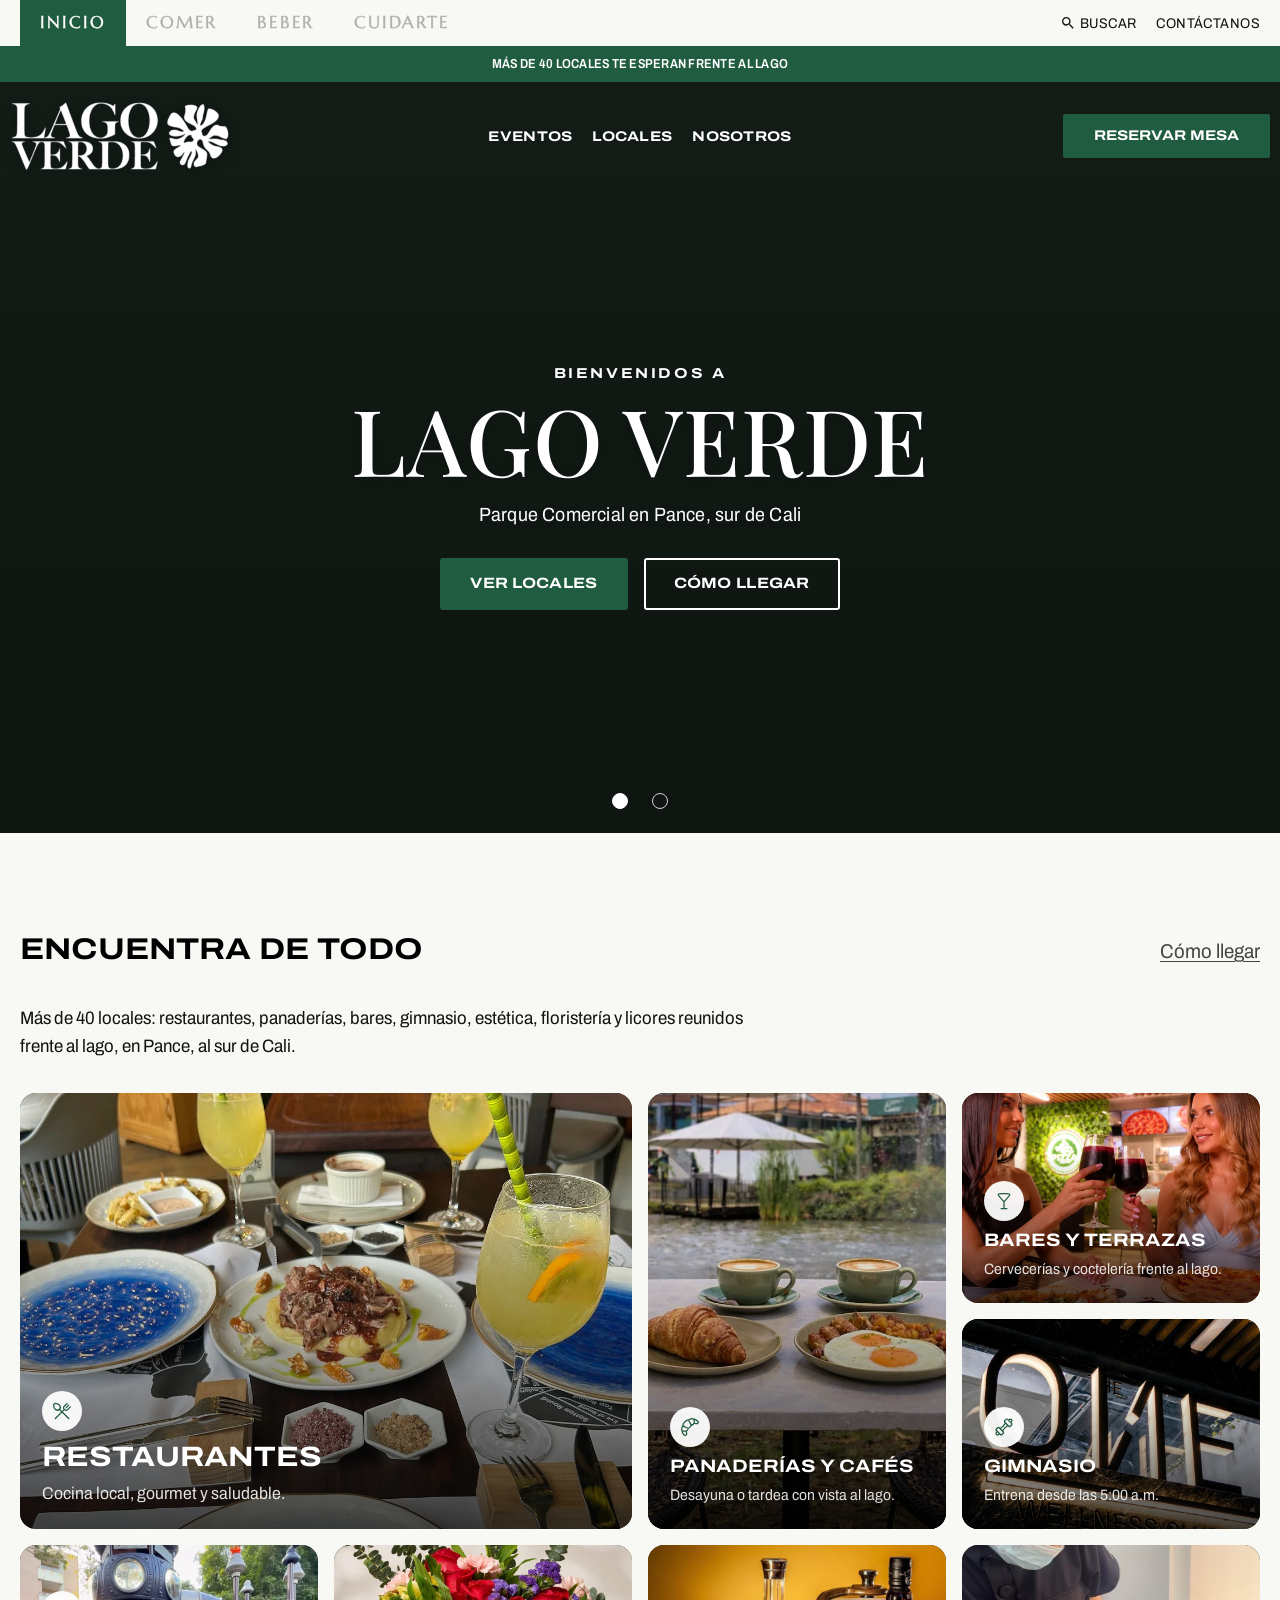
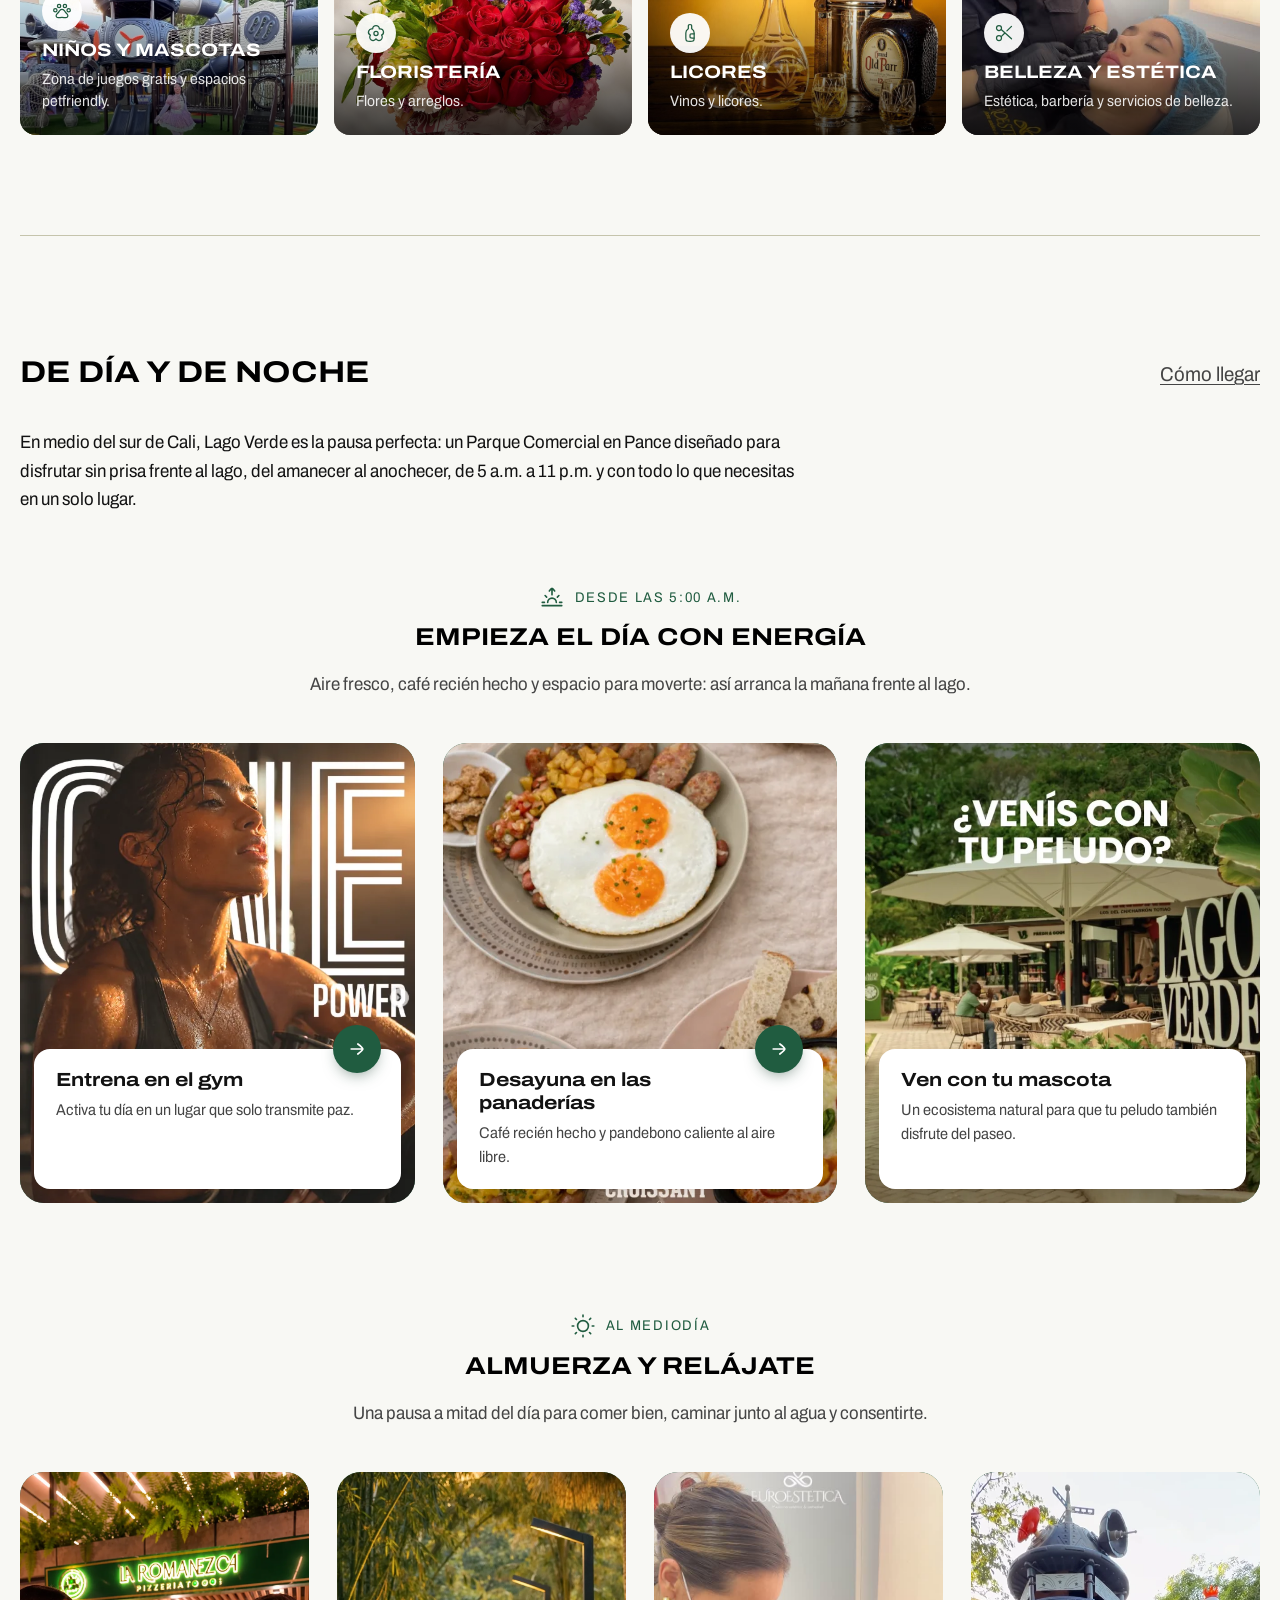
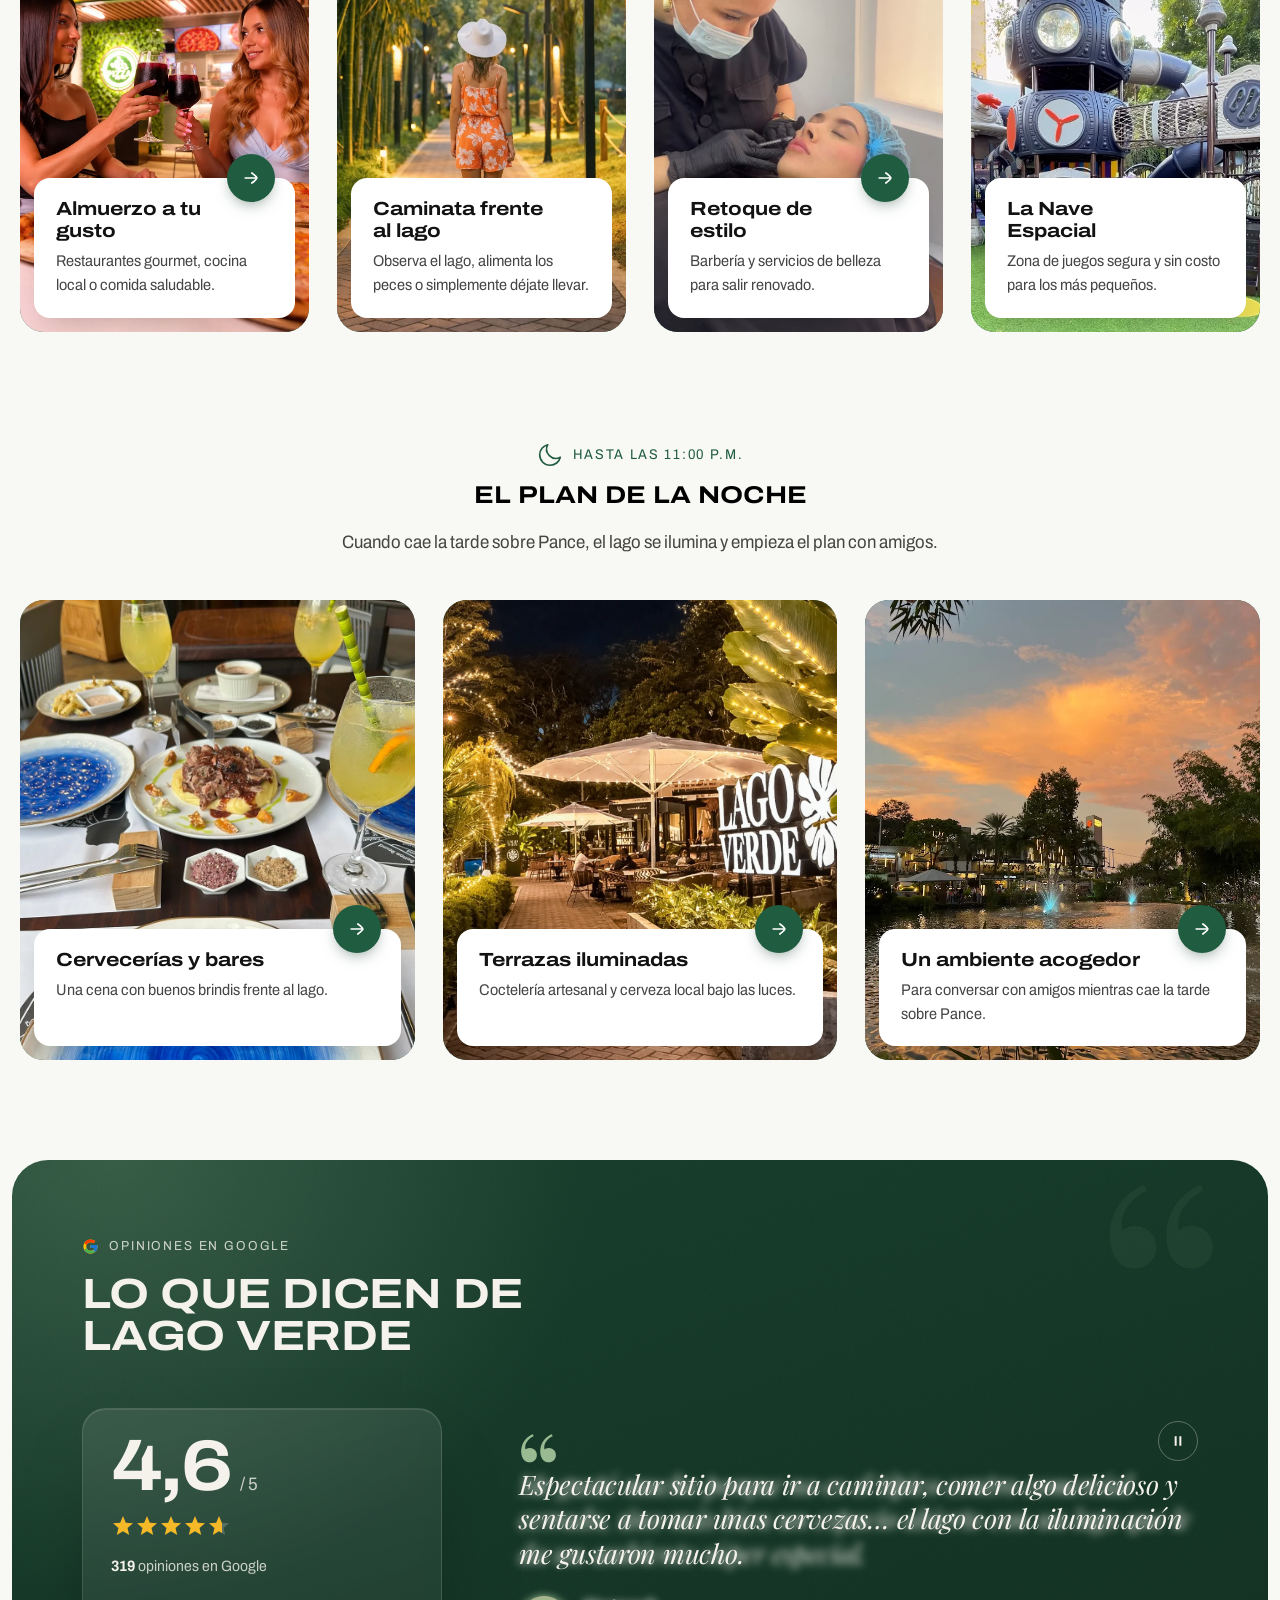
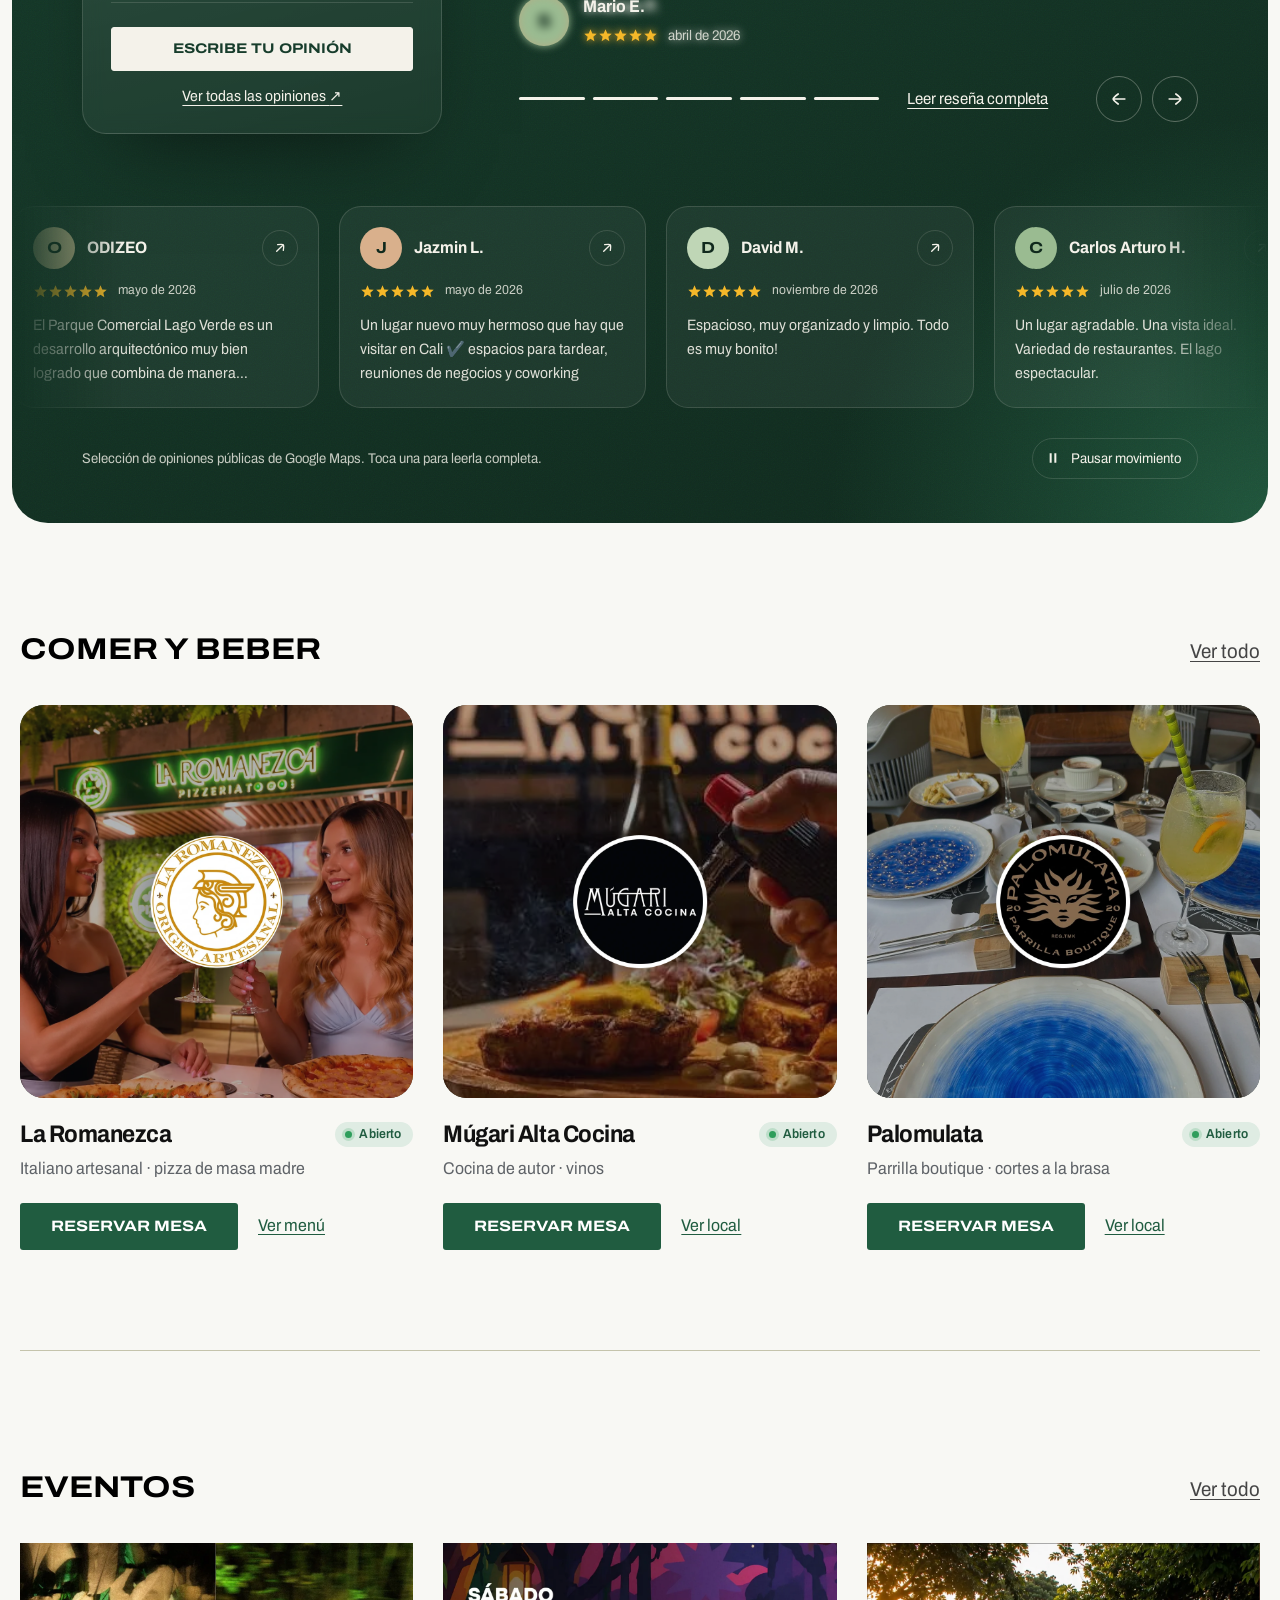
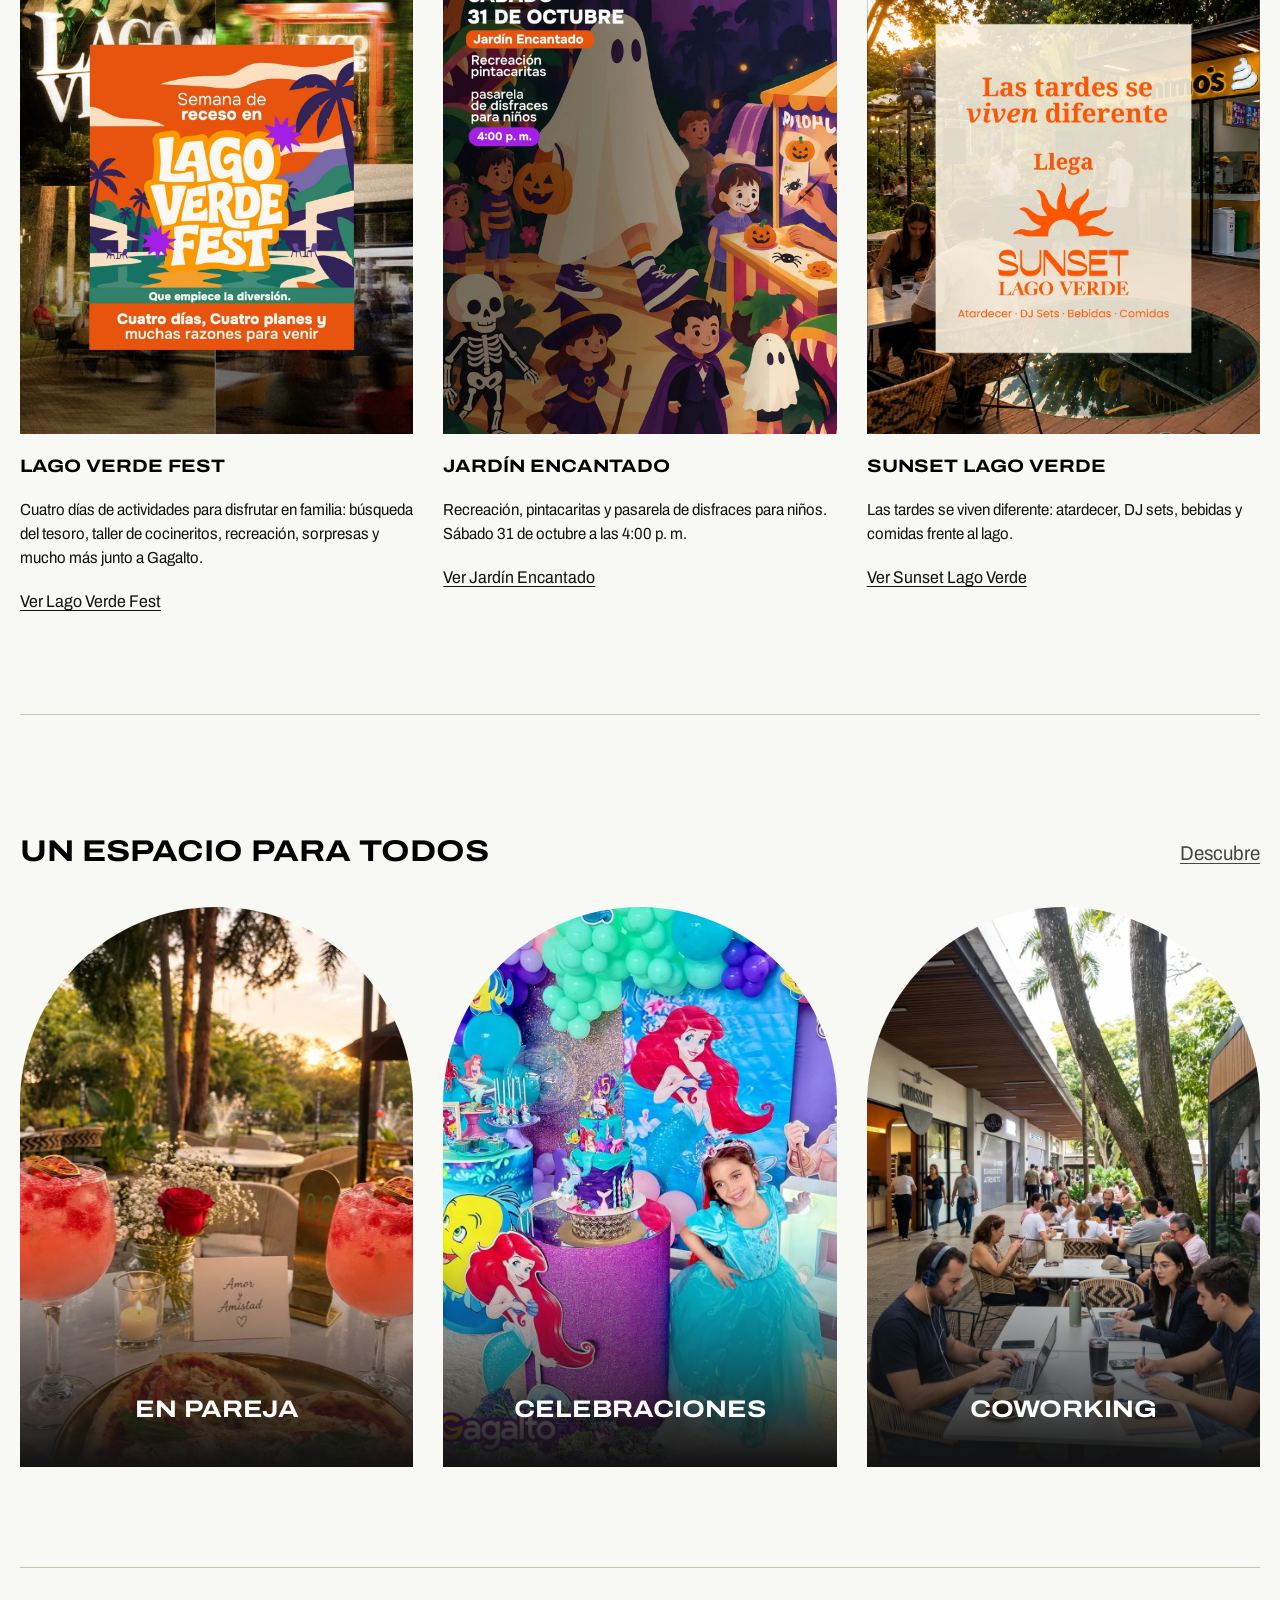
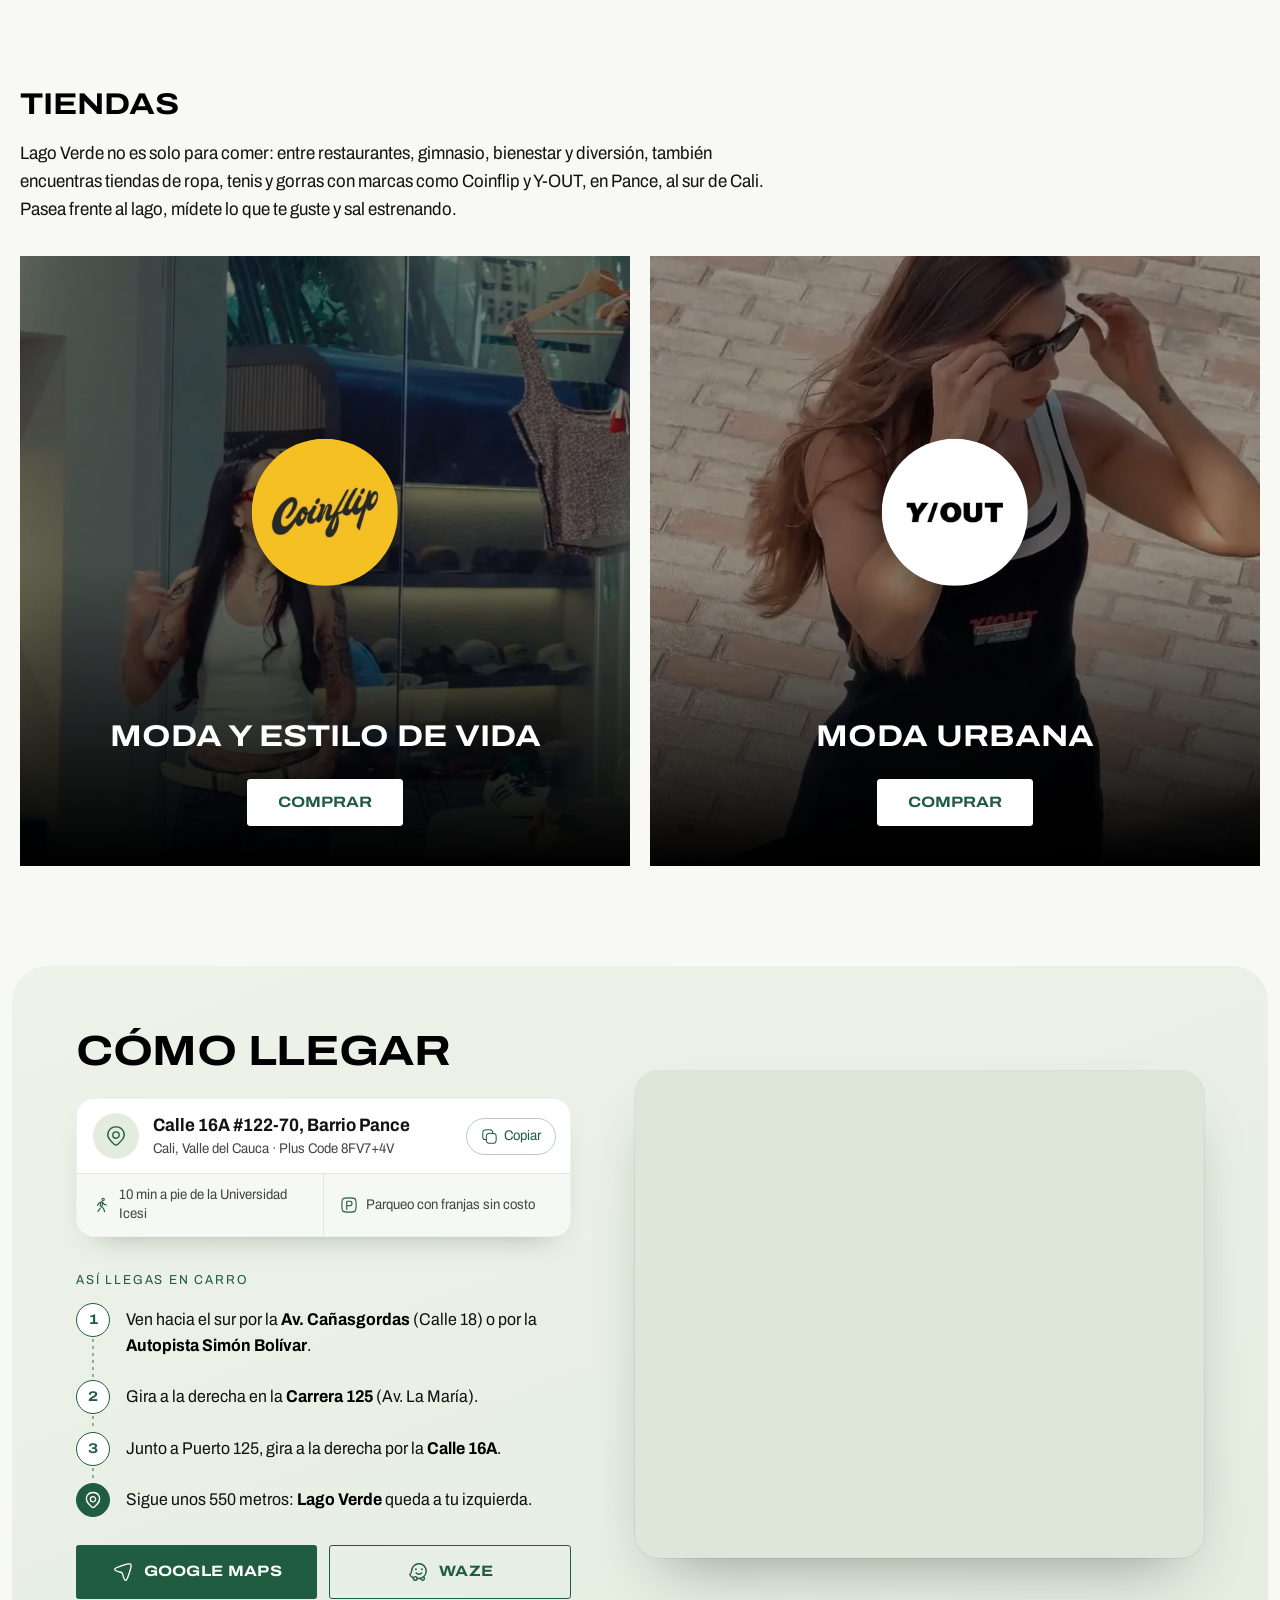
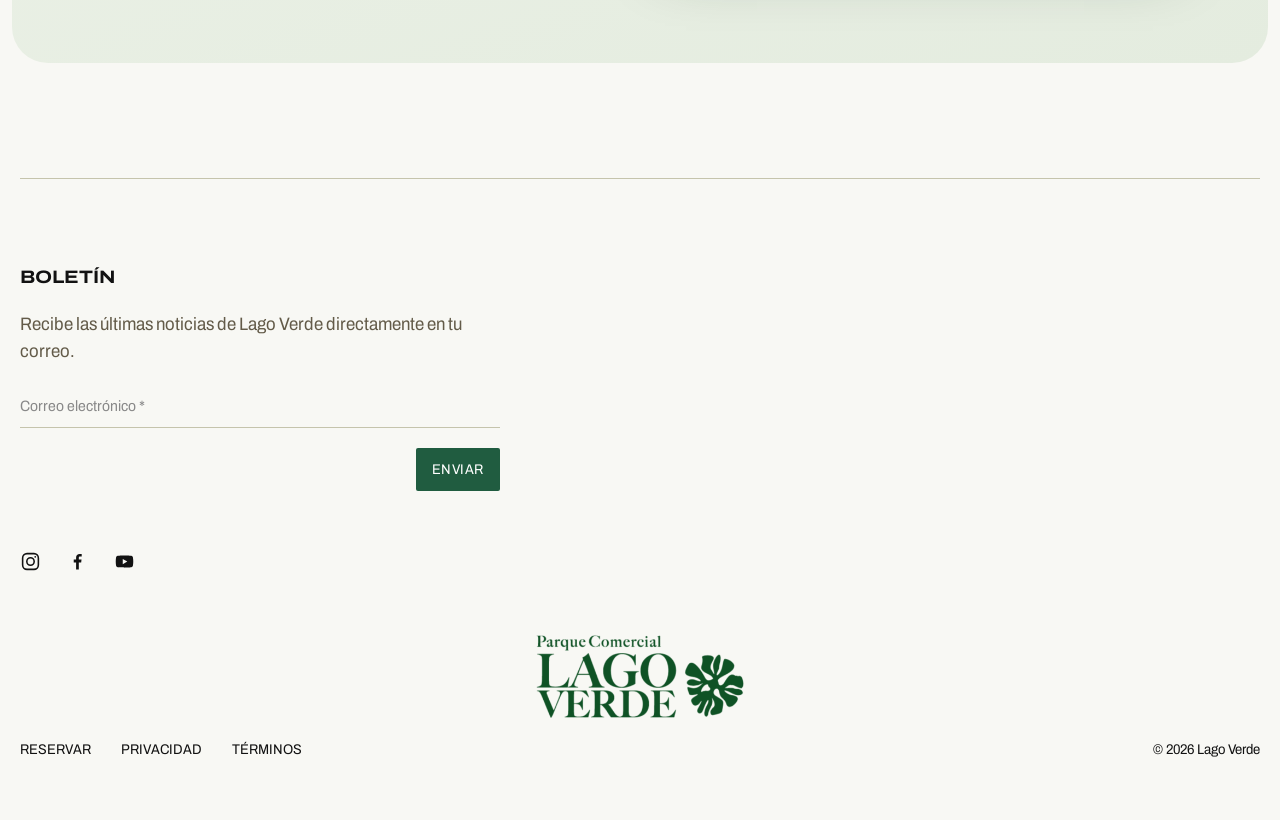
==== index.html @ 9df1d63d "Add real photos to three activity cards "Un ambiente acogedor" gets the lake sunset photo in place o" ====
<!DOCTYPE html>
<html lang="es">
<head>
<meta charset="utf-8">
<meta name="viewport" content="width=device-width, initial-scale=1">
<meta name="description" content="Parque Comercial Lago Verde en Pance, sur de Cali: más de 40 locales de gastronomía, bienestar, belleza y compras frente al lago. Abierto de 5 a.m. a 11 p.m.">
<title>Lago Verde — Parque Comercial en Pance, Cali</title>
<!--
  Lago Verde landing page. Layout and visual design are based on the "DINE" tab of thegrounds.com.au,
  reverse-engineered with REA (DOM, screenshots and the site's own Elementor/theme CSS).

  Fonts: the original uses commercial fonts (Germaine, Trade Gothic LT Std Bold Extended,
  TradeGothic LT Regular). They are requested via local() first; if they are not installed,
  free look-alikes from Google Fonts are used (Archivo with its width axis, and Marcellus).
  If you hold a license, add url("fonts/<file>") to the @font-face rules below.

  Photos and videos are still hotlinked from thegrounds.com.au as placeholders; they belong to
  The Grounds and must be replaced with Lago Verde's own images before any real use.
-->
<link rel="preconnect" href="https://fonts.googleapis.com">
<link rel="preconnect" href="https://fonts.gstatic.com" crossorigin>
<link href="https://fonts.googleapis.com/css2?family=Archivo:wdth,wght@62..125,100..900&family=Marcellus&family=Playfair+Display:ital,wght@0,500;1,400&display=swap" rel="stylesheet">
<script>document.documentElement.classList.add("js");</script>
<link rel="stylesheet" href="assets/css/styles.css">
</head>
<body>

<!-- ======================= HEADER ======================= -->
<header>
  <!-- The slot keeps the tab bar's height in the layout when the bar floats (fixed) on scroll -->
  <div class="topbar-slot">
  <div class="topbar wrap">
    <div class="container">
      <a class="topbar__brand" href="index.html" aria-label="Lago Verde, inicio"><img src="assets/logo-lago-verde.png" alt="" width="768" height="308"></a>
      <ul class="tabs" aria-label="Secciones">
        <li><a href="index.html" class="is-active" aria-current="page">Inicio</a></li>
        <li><a href="comer.html">Comer</a></li>
        <li><a href="beber.html">Beber</a></li>
        <li><a href="cuidarte.html">Cuidarte</a></li>
      </ul>
      <div class="utility">
        <a href="#"><svg viewBox="0 0 24 24" fill="currentColor" aria-hidden="true"><path d="M15.5 14h-.79l-.28-.27A6.47 6.47 0 0 0 16 9.5 6.5 6.5 0 1 0 9.5 16a6.47 6.47 0 0 0 4.23-1.57l.27.28v.79l5 4.99L20.49 19l-4.99-5Zm-6 0C7.01 14 5 11.99 5 9.5S7.01 5 9.5 5 14 7.01 14 9.5 11.99 14 9.5 14Z"/></svg>Buscar</a>
        <a href="#">Contáctanos</a>
      </div>
    </div>
  </div>
  </div>
  <div class="announcement">
    <a href="#categorias">Más de 40 locales te esperan frente al lago</a>
  </div>
</header>

<div class="hero-wrap">
  <!-- Main menu overlays the hero (the original header uses margin-bottom:-70px) -->
  <div class="mainmenu" id="mainmenu">
    <div class="container">
      <div class="mainmenu__logo">
        <a class="brand" href="#"><img src="assets/logo-lago-verde-compact-white.png" alt="Parque Comercial Lago Verde" width="767" height="244"></a>
      </div>
      <nav class="mainmenu__nav" aria-label="Principal">
        <ul>
          <li><a href="#whats-on">Eventos</a></li>
          <li><a href="#categorias">Locales</a></li>
          <li><a href="#dia-y-noche">Nosotros</a></li>
        </ul>
      </nav>
      <div class="mainmenu__cta"><a href="#" class="btn btn--green">Reservar mesa</a></div>
      <button class="menu-toggle" aria-label="Abrir menú" aria-expanded="false" aria-controls="mainmenu">
        <svg viewBox="0 0 24 24" fill="none" stroke="currentColor" stroke-width="1.6"><path d="M3 6h18M3 12h18M3 18h18"/></svg>
      </button>
    </div>
  </div>

  <!-- ======================= HERO ======================= -->
  <section class="hero" aria-roledescription="carrusel" aria-label="Destacados">
    <article class="hero__slide is-active" data-duration="6000" style="background-image:url(https://thegrounds.com.au/wp-content/uploads/2024/05/DSC00486-1-scaled.avif)">
      <!-- Background video: the slide's photo shows while it loads. Plays (muted) only while this slide is active. -->
      <div class="hero__media" aria-hidden="true">
        <video src="assets/hero-lago-verde.mp4" poster="https://thegrounds.com.au/wp-content/uploads/2024/05/DSC00486-1-scaled.avif" muted loop playsinline preload="auto"></video>
      </div>
      <div class="hero__overlay" aria-hidden="true"></div>
      <div class="hero__content-wrap">
        <div class="hero__content">
          <div class="hero__text">
            <span class="hero__eyebrow display">Bienvenidos a</span>
            <h1 class="hero__heading hero__heading--brand display">Lago Verde</h1>
            <p class="hero__lead">Parque Comercial en Pance, sur de Cali</p>
          </div>
          <div class="hero__buttons">
            <a class="btn btn--green" href="#categorias">Ver locales</a>
            <a class="btn btn--ghost" href="#como-llegar">Cómo llegar</a>
          </div>
        </div>
      </div>
    </article>
    <article class="hero__slide" data-duration="9000" style="background-image:url(assets/foto2.webp)">
      <div class="hero__overlay hero__overlay--strong" aria-hidden="true"></div>
      <div class="hero__content-wrap">
        <div class="hero__content">
          <div class="hero__text">
            <h2 class="hero__heading hero__heading--sentence display">Bienestar, sabor y naturaleza en un solo lugar</h2>
            <p class="hero__lead">Lago Verde reúne <strong>más de 40 locales</strong> de gastronomía, bienestar, belleza y compras frente al lago, en Pance, al sur de Cali. Abierto de 5&nbsp;a.m. a 11&nbsp;p.m.</p>
          </div>
          <ul class="hero__chips" aria-label="Servicios">
            <li>Petfriendly</li>
            <li>Parqueo con franjas sin costo</li>
            <li>Zona de juegos gratis</li>
          </ul>
          <div class="hero__buttons">
            <a class="btn btn--green" href="#categorias">Ver los locales</a>
          </div>
        </div>
      </div>
    </article>
    <div class="hero__dots" role="tablist">
      <button class="hero__dot is-active" role="tab" aria-label="Diapositiva 1" aria-selected="true"></button>
      <button class="hero__dot" role="tab" aria-label="Diapositiva 2" aria-selected="false"></button>
    </div>
  </section>
</div>

<!-- ======================= MAIN ======================= -->
<main class="wrap">
  <div class="container">

    <!-- Encuentra de todo: categorías de locales -->
    <section id="categorias">
      <div class="section-head reveal">
        <h2 class="display">Encuentra de todo</h2>
        <a class="link link--lg" href="#como-llegar">Cómo llegar</a>
      </div>
      <p class="categories-intro">Más de 40 locales: restaurantes, panaderías, bares, gimnasio, estética, floristería y licores reunidos frente al lago, en Pance, al sur de Cali.</p>
      <div class="bento">
        <a class="bento__card bento__card--photo bento__card--big" style="grid-area:rest" href="#dine">
          <img src="assets/locales/palomulata/foto.webp" alt="" loading="lazy" style="object-position: center 12%">
          <div class="bento__body">
            <span class="bento__chip"><svg aria-hidden="true" xmlns="http://www.w3.org/2000/svg" viewBox="0 0 24 24"><g fill="none" stroke="currentColor" stroke-linecap="round" stroke-width="1.5"><path stroke-linejoin="round" d="M15 10L4 21.001m14-18l-3 3c-.545.545-.818.818-.964 1.112a2 2 0 0 0 0 1.776c.146.294.419.567.964 1.112s.818.818 1.112.964a2 2 0 0 0 1.776 0c.294-.146.567-.419 1.112-.964l3-3m-2-2.002l-3 3"/><path d="M8.845 9.846c-1.365 1.365-3.237 1.706-4.944 0c-1.706-1.707-2.6-4.814-1.235-6.18c1.365-1.364 4.472-.47 6.179 1.236c1.706 1.707 1.365 3.579 0 4.944Zm0 0L20 21"/></g></svg></span>
            <h3 class="display">Restaurantes</h3>
            <p>Cocina local, gourmet y saludable.</p>
          </div>
          <span class="bento__arrow" aria-hidden="true">→</span>
        </a>
        <a class="bento__card bento__card--photo" style="grid-area:pan" href="#dia-y-noche">
          <img src="assets/categorias/panaderia-frente-al-lago.jpg" alt="" loading="lazy">
          <div class="bento__body">
            <span class="bento__chip"><svg aria-hidden="true" xmlns="http://www.w3.org/2000/svg" viewBox="0 0 24 24"><path fill="none" stroke="currentColor" stroke-linecap="round" stroke-linejoin="round" stroke-width="1.5" d="M3.504 10.497c-.456.46-.779 1.33-1.33 3.33c-.117.423-.203.86-.163 1.297c.06.648.28 1.05.72 1.38c.468.353 1.077.44 1.664.44h1.52c1.047 0 2.146-.207 2.848-.978c.798-.877 1.005-1.85.756-2.493m.5-9.92l3.35-1.326c1.025-.405 2.257-.288 3.003.516c.363.39.594.787.665 1.306v2.063c0 1.204-.52 2.393-1.563 3.014c-.599.355-1.178.605-1.945.875M4.005 8.017c1.206-2.15 2.076-3.03 4.01-3.968c.442-.238.81-.374 1.159-.398c1.393-.095 2.141 1.546 2.708 2.808l1.008 2.243c.091.204.162.417.196.637c.157.998.003 1.499-.56 2.15l-.917.907c-.39.386-.806.774-1.332.936q-.222.068-.432.077c-.937.036-1.817-.468-2.702-.777c-1.132-.394-1.97-1.03-3.138-2.135c-.622-.985-.592-1.529 0-2.48m13.033-.472c1.177.204 1.838.323 3.007.498c.458.067.8.005 1.185-.253c.594-.399.925-1.16.693-1.836c-.227-.663-.78-1.19-1.878-1.896c-1.153-.801-1.811-1.135-3.008-1.495M2.502 17.01c.094 1.388.578 2.273 2.005 3.985c.646.661 1.117.933 1.742.999c.49.051.967-.187 1.274-.57c.378-.47.531-.857.493-1.425l-.501-2.989"/></svg></span>
            <h3 class="display">Panaderías y cafés</h3>
            <p>Desayuna o tardea con vista al lago.</p>
          </div>
          <span class="bento__arrow" aria-hidden="true">→</span>
        </a>
        <a class="bento__card bento__card--photo" style="grid-area:bar" href="#dia-y-noche">
          <img src="assets/locales/laromanezca/foto.webp" alt="" loading="lazy">
          <div class="bento__body">
            <span class="bento__chip"><svg aria-hidden="true" xmlns="http://www.w3.org/2000/svg" viewBox="0 0 24 24"><path fill="none" stroke="currentColor" stroke-linecap="round" stroke-linejoin="round" stroke-width="1.5" d="m11.996 13l4.437-4.993C18.345 5.855 19.3 4.78 18.91 3.89C18.518 3 17.09 3 14.23 3H9.76c-2.858 0-4.287 0-4.678.89c-.392.89.564 1.965 2.476 4.117zm0 0v8m-3.5 0h7"/></svg></span>
            <h3 class="display">Bares y terrazas</h3>
            <p>Cervecerías y coctelería frente al lago.</p>
          </div>
          <span class="bento__arrow" aria-hidden="true">→</span>
        </a>
        <a class="bento__card bento__card--photo" style="grid-area:gym" href="#dia-y-noche">
          <img src="assets/categorias/gimnasio-the-one.jpg" alt="" loading="lazy" style="object-position: center 35%">
          <div class="bento__body">
            <span class="bento__chip"><svg aria-hidden="true" xmlns="http://www.w3.org/2000/svg" viewBox="0 0 24 24"><g fill="none" stroke="currentColor" stroke-width="1.5"><path stroke-linecap="round" stroke-linejoin="round" d="M7.734 13.732s.906-1.222 1.5-1.5c1.795-.84 2.16-1.206 3-3.001c.279-.595 1.5-1.5 1.5-1.5m-3.5 8.502s1.222-.906 1.5-1.5c.84-1.796 1.206-2.16 3-3.001c.595-.279 1.5-1.5 1.5-1.5"/><path d="M14.431 2.892a1.3 1.3 0 0 1 1.839-.003l4.811 4.798a1.3 1.3 0 0 1 .003 1.84l-1.528 1.533a1.3 1.3 0 0 1-1.839.003l-4.812-4.798a1.3 1.3 0 0 1-.002-1.839zM4.414 12.902a1.3 1.3 0 0 1 1.838-.003l4.812 4.798a1.3 1.3 0 0 1 .003 1.84L9.538 21.07a1.3 1.3 0 0 1-1.838.003l-4.812-4.798a1.3 1.3 0 0 1-.003-1.839z"/><path stroke-linecap="round" stroke-linejoin="round" d="M17.938 3.453c1.882-2.468 5.202.387 2.605 2.576M3.378 17.977c-2.38 1.992.62 5.182 2.69 2.489"/></g></svg></span>
            <h3 class="display">Gimnasio</h3>
            <p>Entrena desde las 5:00 a.m.</p>
          </div>
          <span class="bento__arrow" aria-hidden="true">→</span>
        </a>
        <a class="bento__card bento__card--photo" style="grid-area:kids" href="#dia-y-noche">
          <img src="assets/categorias/ninos-nave-espacial.webp" alt="" loading="lazy" style="object-position: center 60%">
          <div class="bento__body">
            <span class="bento__chip"><svg aria-hidden="true" xmlns="http://www.w3.org/2000/svg" viewBox="0 0 24 24"><g fill="none" stroke="currentColor" stroke-width="1.5"><circle cx="8.492" cy="6" r="2"/><circle cx="2" cy="2" r="2" transform="matrix(-1 0 0 1 17.492 4)"/><circle cx="3.992" cy="11" r="2"/><circle cx="2" cy="2" r="2" transform="matrix(-1 0 0 1 21.992 9)"/><path d="M7.31 20q-.983 0-1.65-.719a2.4 2.4 0 0 1-.668-1.698q0-1.083.777-1.895q.776-.813 1.542-1.605q.634-.645 1.094-1.406a8.3 8.3 0 0 1 1.093-1.427q.481-.542 1.116-.896A2.8 2.8 0 0 1 11.992 10q.744 0 1.378.333q.634.334 1.116.875q.613.667 1.083 1.438a8.5 8.5 0 0 0 1.104 1.437q.765.792 1.543 1.604q.776.813.776 1.896q0 .98-.667 1.698q-.667.72-1.652.719q-1.18 0-2.34-.187a14.6 14.6 0 0 0-4.681 0Q8.492 20 7.31 20Z"/></g></svg></span>
            <h3 class="display">Niños y mascotas</h3>
            <p>Zona de juegos gratis y espacios petfriendly.</p>
          </div>
          <span class="bento__arrow" aria-hidden="true">→</span>
        </a>
        <article class="bento__card bento__card--photo" style="grid-area:flo">
          <img src="assets/categorias/floristeria.jpg" alt="" loading="lazy" style="object-position: center 40%">
          <div class="bento__body">
            <span class="bento__chip"><svg aria-hidden="true" xmlns="http://www.w3.org/2000/svg" viewBox="0 0 24 24"><g fill="none" stroke="currentColor" stroke-linejoin="round" stroke-width="1.5"><path d="M14.5 12.5a2.5 2.5 0 1 1-5 0a2.5 2.5 0 0 1 5 0Z"/><path d="M12 3c2.21 0 3.998 1.917 3.998 4.127Q16.48 7 17 7a4 4 0 0 1 1.712 7.616A4 4 0 1 1 12 18.938a4 4 0 1 1-6.712-4.322a4 4 0 0 1 2.714-7.49C8.002 4.918 9.79 3 12 3Z"/></g></svg></span>
            <h3 class="display">Floristería</h3>
            <p>Flores y arreglos.</p>
          </div>
        </article>
        <article class="bento__card bento__card--photo" style="grid-area:bea">
          <img src="assets/categorias/belleza.jpg" alt="" loading="lazy" style="object-position: center 60%">
          <div class="bento__body">
            <span class="bento__chip"><svg aria-hidden="true" xmlns="http://www.w3.org/2000/svg" viewBox="0 0 24 24"><path fill="none" stroke="currentColor" stroke-linecap="round" stroke-linejoin="round" stroke-width="1.5" d="M2.992 6a3 3 0 1 0 6 0a3 3 0 0 0-6 0m6 2l12 11m-12-3l4-4m-10 6a3 3 0 1 0 6 0a3 3 0 0 0-6 0m12.5-8.5l5.5-5.5"/></svg></span>
            <h3 class="display">Belleza y estética</h3>
            <p>Estética, barbería y servicios de belleza.</p>
          </div>
        </article>
        <article class="bento__card bento__card--photo" style="grid-area:lic">
          <img src="assets/categorias/licores.jpg" alt="" loading="lazy">
          <div class="bento__body">
            <span class="bento__chip"><svg aria-hidden="true" xmlns="http://www.w3.org/2000/svg" viewBox="0 0 24 24"><g fill="none" stroke="currentColor" stroke-linecap="round" stroke-linejoin="round" stroke-width="1.5"><path d="M14 6.485V4c0-.943 0-1.414-.293-1.707S12.943 2 12 2s-1.414 0-1.707.293S10 3.057 10 4v2.485c0 .322-.16.622-.429.8A5.78 5.78 0 0 0 7 12.092V17c0 1.87 0 2.804.402 3.5A3 3 0 0 0 8.5 21.598C9.196 22 10.13 22 12 22s2.804 0 3.5-.402a3 3 0 0 0 1.098-1.098C17 19.804 17 18.87 17 17v-4.91c0-1.93-.965-3.733-2.571-4.804A.96.96 0 0 1 14 6.485"/><path d="M17 13h-2.5c-.935 0-1.402 0-1.75.201a1.5 1.5 0 0 0-.549.549C12 14.098 12 14.565 12 15.5s0 1.402.201 1.75a1.5 1.5 0 0 0 .549.549c.348.201.815.201 1.75.201H17"/></g></svg></span>
            <h3 class="display">Licores</h3>
            <p>Vinos y licores.</p>
          </div>
        </article>
      </div>
    </section>

    <hr class="divider">

    <!-- De día y de noche (contenido de lagoverde.com.co) -->
    <section id="dia-y-noche">
      <div class="section-head reveal">
        <h2 class="display">De día y de noche</h2>
        <a class="link link--lg" href="#como-llegar">Cómo llegar</a>
      </div>
      <p class="daynight-intro">En medio del sur de Cali, Lago Verde es la pausa perfecta: un Parque Comercial en Pance diseñado para disfrutar sin prisa frente al lago, del amanecer al anochecer, de 5&nbsp;a.m. a 11&nbsp;p.m. y con todo lo que necesitas en un solo lugar.</p>
      <div class="moments">
        <article class="moment">
          <header class="moment__head reveal">
            <span class="moment__eyebrow"><svg class="moment__icon" aria-hidden="true" xmlns="http://www.w3.org/2000/svg" viewBox="0 0 24 24"><g fill="none" stroke="currentColor" stroke-linecap="round" stroke-width="1.5"><path stroke-linejoin="round" d="M9.5 6.5C9.992 5.994 11.3 4 12 4m2.5 2.5C14.008 5.994 12.7 4 12 4m0 0v6"/><path d="M18.363 10.636L16.95 12.05M3 17h2m.637-6.364L7.05 12.05M21 17h-2m2 3H3m13-3a4 4 0 0 0-8 0"/></g></svg>Desde las 5:00 a.m.</span>
            <h3 class="display">Empieza el día con energía</h3>
            <p>Aire fresco, café recién hecho y espacio para moverte: así arranca la mañana frente al lago.</p>
          </header>
          <div class="activities">
            <a class="activity" href="cuidarte.html">
              <img class="activity__img" loading="lazy" src="assets/momentos/manana/gym.webp" alt="Mujer descansando tras entrenar en The One Wellness Club" style="object-position: center 20%">
              <div class="activity__card">
                <span class="activity__arrow" aria-hidden="true"><svg xmlns="http://www.w3.org/2000/svg" viewBox="0 0 24 24"><path fill="none" stroke="currentColor" stroke-linecap="round" stroke-linejoin="round" stroke-width="2" d="M18.5 12H5m8 6s6-4.419 6-6s-6-6-6-6"/></svg></span>
                <h4>Entrena en el gym</h4>
                <p>Activa tu día en un lugar que solo transmite paz.</p>
              </div>
            </a>
            <a class="activity" href="comer.html">
              <img class="activity__img" loading="lazy" src="assets/momentos/manana/panaderia.webp" alt="Desayuno con huevos, croissants y pan en Le Croissant" style="object-position: center 20%">
              <div class="activity__card">
                <span class="activity__arrow" aria-hidden="true"><svg xmlns="http://www.w3.org/2000/svg" viewBox="0 0 24 24"><path fill="none" stroke="currentColor" stroke-linecap="round" stroke-linejoin="round" stroke-width="2" d="M18.5 12H5m8 6s6-4.419 6-6s-6-6-6-6"/></svg></span>
                <h4>Desayuna en las panaderías</h4>
                <p>Café recién hecho y pandebono caliente al aire libre.</p>
              </div>
            </a>
            <div class="activity">
              <img class="activity__img" loading="lazy" src="assets/momentos/manana/mascotas.webp" alt="Perro descansando junto a las mesas al aire libre de Lago Verde" style="object-position: 30% 60%">
              <div class="activity__card">
                <h4>Ven con tu mascota</h4>
                <p>Un ecosistema natural para que tu peludo también disfrute del paseo.</p>
              </div>
            </div>
          </div>
        </article>
        <!-- TODO: midday and night use provisional photos; replace with their own images -->
        <article class="moment">
          <header class="moment__head reveal">
            <span class="moment__eyebrow"><svg class="moment__icon" aria-hidden="true" xmlns="http://www.w3.org/2000/svg" viewBox="0 0 24 24"><g fill="none" stroke="currentColor" stroke-width="1.5"><path d="M17 12a5 5 0 1 1-10 0a5 5 0 0 1 10 0Z"/><path stroke-linecap="round" d="M12 2v1.5m0 17V22m7.07-2.929l-1.06-1.06M5.99 5.989L4.928 4.93M22 12h-1.5m-17 0H2m17.071-7.071l-1.06 1.06M5.99 18.011l-1.06 1.06"/></g></svg>Al mediodía</span>
            <h3 class="display">Almuerza y relájate</h3>
            <p>Una pausa a mitad del día para comer bien, caminar junto al agua y consentirte.</p>
          </header>
          <div class="activities">
            <a class="activity" href="comer.html">
              <img class="activity__img" loading="lazy" src="assets/locales/laromanezca/foto.webp" alt="Pizzas de masa madre en La Romanezca" style="object-position: center 30%">
              <div class="activity__card">
                <span class="activity__arrow" aria-hidden="true"><svg xmlns="http://www.w3.org/2000/svg" viewBox="0 0 24 24"><path fill="none" stroke="currentColor" stroke-linecap="round" stroke-linejoin="round" stroke-width="2" d="M18.5 12H5m8 6s6-4.419 6-6s-6-6-6-6"/></svg></span>
                <h4>Almuerzo a tu gusto</h4>
                <p>Restaurantes gourmet, cocina local o comida saludable.</p>
              </div>
            </a>
            <div class="activity">
              <img class="activity__img" loading="lazy" src="assets/momentos/tarde/caminata.webp" alt="Mujer con sombrero caminando por el sendero iluminado entre bambúes de Lago Verde" style="object-position: center 55%">
              <div class="activity__card">
                <h4>Caminata frente al lago</h4>
                <p>Observa el lago, alimenta los peces o simplemente déjate llevar.</p>
              </div>
            </div>
            <a class="activity" href="cuidarte.html">
              <img class="activity__img" loading="lazy" src="assets/categorias/belleza.jpg" alt="Tratamiento facial en Euroestética" style="object-position: center 65%">
              <div class="activity__card">
                <span class="activity__arrow" aria-hidden="true"><svg xmlns="http://www.w3.org/2000/svg" viewBox="0 0 24 24"><path fill="none" stroke="currentColor" stroke-linecap="round" stroke-linejoin="round" stroke-width="2" d="M18.5 12H5m8 6s6-4.419 6-6s-6-6-6-6"/></svg></span>
                <h4>Retoque de estilo</h4>
                <p>Barbería y servicios de belleza para salir renovado.</p>
              </div>
            </a>
            <div class="activity">
              <img class="activity__img" loading="lazy" src="assets/categorias/ninos-nave-espacial.webp" alt="Juegos infantiles en forma de nave espacial en La Nave Espacial" style="object-position: center 35%">
              <div class="activity__card">
                <h4>La Nave Espacial</h4>
                <p>Zona de juegos segura y sin costo para los más pequeños.</p>
              </div>
            </div>
          </div>
        </article>
        <article class="moment">
          <header class="moment__head reveal">
            <span class="moment__eyebrow"><svg class="moment__icon" aria-hidden="true" xmlns="http://www.w3.org/2000/svg" viewBox="0 0 24 24"><path fill="none" stroke="currentColor" stroke-linecap="round" stroke-linejoin="round" stroke-width="1.5" d="M21.5 14.078A8.557 8.557 0 0 1 9.922 2.5C5.668 3.497 2.5 7.315 2.5 11.873a9.627 9.627 0 0 0 9.627 9.627c4.558 0 8.376-3.168 9.373-7.422"/></svg>Hasta las 11:00 p.m.</span>
            <h3 class="display">El plan de la noche</h3>
            <p>Cuando cae la tarde sobre Pance, el lago se ilumina y empieza el plan con amigos.</p>
          </header>
          <div class="activities">
            <a class="activity" href="beber.html">
              <img class="activity__img" loading="lazy" src="assets/locales/palomulata/foto.webp" alt="Limonadas y plato servido en la mesa de Palomulata" style="object-position: center 40%">
              <div class="activity__card">
                <span class="activity__arrow" aria-hidden="true"><svg xmlns="http://www.w3.org/2000/svg" viewBox="0 0 24 24"><path fill="none" stroke="currentColor" stroke-linecap="round" stroke-linejoin="round" stroke-width="2" d="M18.5 12H5m8 6s6-4.419 6-6s-6-6-6-6"/></svg></span>
                <h4>Cervecerías y bares</h4>
                <p>Una cena con buenos brindis frente al lago.</p>
              </div>
            </a>
            <a class="activity" href="beber.html">
              <img class="activity__img" loading="lazy" src="assets/momentos/noche/terrazas.webp" alt="Terraza de Lago Verde de noche, con sombrillas y plantas cubiertas de luces junto al letrero del parque" style="object-position: center 55%">
              <div class="activity__card">
                <span class="activity__arrow" aria-hidden="true"><svg xmlns="http://www.w3.org/2000/svg" viewBox="0 0 24 24"><path fill="none" stroke="currentColor" stroke-linecap="round" stroke-linejoin="round" stroke-width="2" d="M18.5 12H5m8 6s6-4.419 6-6s-6-6-6-6"/></svg></span>
                <h4>Terrazas iluminadas</h4>
                <p>Coctelería artesanal y cerveza local bajo las luces.</p>
              </div>
            </a>
            <a class="activity" href="beber.html">
              <img class="activity__img" loading="lazy" src="assets/momentos/noche/ambiente.webp" alt="Atardecer sobre el lago de Lago Verde con sus fuentes iluminadas y las terrazas al fondo" style="object-position: center 55%">
              <div class="activity__card">
                <span class="activity__arrow" aria-hidden="true"><svg xmlns="http://www.w3.org/2000/svg" viewBox="0 0 24 24"><path fill="none" stroke="currentColor" stroke-linecap="round" stroke-linejoin="round" stroke-width="2" d="M18.5 12H5m8 6s6-4.419 6-6s-6-6-6-6"/></svg></span>
                <h4>Un ambiente acogedor</h4>
                <p>Para conversar con amigos mientras cae la tarde sobre Pance.</p>
              </div>
            </a>
          </div>
        </article>
      </div>
    </section>

    <!-- Opiniones: reseñas de Google Maps, copiadas a mano el 5 de noviembre de 2026.
         Es una selección; Google muestra fechas relativas ("hace 7 meses"), así que los meses son aproximados.
         Las citas grandes son fragmentos textuales; "Leer reseña completa" muestra el texto entero.
         Actualizar la nota, el total, los temas y las reseñas de vez en cuando. -->
    <section id="opiniones" class="reviews-band" aria-labelledby="opiniones-title" data-reviews>
      <svg width="0" height="0" style="position:absolute" aria-hidden="true" focusable="false">
        <symbol id="rv-g" viewBox="0 0 48 48"><path fill="#FFC107" d="M43.611 20.083H42V20H24v8h11.303c-1.649 4.657-6.08 8-11.303 8-6.627 0-12-5.373-12-12s5.373-12 12-12c3.059 0 5.842 1.154 7.961 3.039l5.657-5.657C34.046 6.053 29.268 4 24 4 12.955 4 4 12.955 4 24s8.955 20 20 20 20-8.955 20-20c0-1.341-.138-2.65-.389-3.917z"/><path fill="#FF3D00" d="M6.306 14.691l6.571 4.819C14.655 15.108 18.961 12 24 12c3.059 0 5.842 1.154 7.961 3.039l5.657-5.657C34.046 6.053 29.268 4 24 4 16.318 4 9.656 8.337 6.306 14.691z"/><path fill="#4CAF50" d="M24 44c5.166 0 9.86-1.977 13.409-5.192l-6.19-5.238A11.91 11.91 0 0 1 24 36c-5.202 0-9.619-3.317-11.283-7.946l-6.522 5.025C9.505 39.556 16.227 44 24 44z"/><path fill="#1976D2" d="M43.611 20.083H42V20H24v8h11.303a12.04 12.04 0 0 1-4.087 5.571l.003-.002 6.19 5.238C36.971 39.205 44 34 44 24c0-1.341-.138-2.65-.389-3.917z"/></symbol>
        <symbol id="rv-arrow" viewBox="0 0 24 24"><path fill="none" stroke="currentColor" stroke-linecap="round" stroke-linejoin="round" stroke-width="2" d="M18.5 12H5m8 6s6-4.419 6-6s-6-6-6-6"/></symbol>
      </svg>

      <div class="reviews-head reveal">
        <div>
          <p class="reviews-eyebrow"><svg aria-hidden="true"><use href="#rv-g"/></svg>Opiniones en Google</p>
          <h2 class="display" id="opiniones-title">Lo que dicen de Lago Verde</h2>
        </div>
      </div>

      <div class="reviews-top">
        <aside class="rating reveal" aria-label="Calificación en Google">
          <div class="rating__main">
            <p class="rating__score"><span class="rating__num" data-count="4.6" aria-hidden="true">4,6</span><span class="rating__of" aria-hidden="true">/ 5</span><span class="sr-only">4,6 de 5 estrellas</span></p>
            <span class="stars stars--xl" style="--rating: 4.6" aria-hidden="true"></span>
            <p class="rating__count"><strong>319</strong> opiniones en Google</p>
          </div>
          <div class="rating__actions">
            <a class="btn btn--cream" href="https://search.google.com/local/writereview?placeid=ChIJV81hu-2hMI4R07Q7dgEZvzE" target="_blank" rel="noopener">Escribe tu opinión</a>
            <a class="reviews-link" href="https://search.google.com/local/reviews?placeid=ChIJV81hu-2hMI4R07Q7dgEZvzE" target="_blank" rel="noopener">Ver todas las opiniones <span aria-hidden="true">↗</span></a>
          </div>
        </aside>

        <div class="featured reveal" data-featured role="region" aria-roledescription="carrusel" aria-label="Opiniones destacadas">
          <button class="featured__toggle" type="button" data-rotate aria-label="Detener la rotación de opiniones"><svg class="featured__icon-pause" aria-hidden="true" viewBox="0 0 24 24"><path fill="currentColor" d="M7 5h3v14H7zm7 0h3v14h-3z"/></svg><svg class="featured__icon-play" aria-hidden="true" viewBox="0 0 24 24"><path fill="currentColor" d="M8 5.5v13l11-6.5z"/></svg></button>
          <span class="featured__mark" aria-hidden="true">“</span>
          <div class="featured__slides" aria-live="off">
            <figure class="featured__slide is-active" data-review role="group" aria-roledescription="diapositiva" aria-label="1 de 5">
              <blockquote class="featured__quote"><p>Me gustó mucho porque no es el típico centro comercial cerrado, sino más bien un espacio abierto con un lago que le da un ambiente súper especial.</p></blockquote>
              <figcaption class="featured__author">
                <span class="avatar avatar--lg" style="--avatar: #9ABB91" aria-hidden="true">S</span>
                <span class="featured__who">
                  <cite class="featured__name" data-name>Shamar P.</cite>
                  <span class="featured__meta"><span class="stars" role="img" aria-label="5 de 5 estrellas"></span><time datetime="2026-04">abril de 2026</time></span>
                </span>
              </figcaption>
              <template data-full>
                <p>Lago Verde en Pance es un lugar muy lindo para pasar el rato. Me gustó mucho porque no es el típico centro comercial cerrado, sino más bien un espacio abierto con un lago que le da un ambiente súper especial.</p>
                <p>He tenido la oportunidad de verlo en varios momentos: medio día, en la tarde, con el atardecer reflejado en el lago (demasiado lindo 😍) en la noche, cuando prenden las luces y el lugar cambia totalmente, se siente más acogedor y perfecto para caminar o sentarse a hablar tranquilo.</p>
                <p>Hay varios restaurantes y opciones para comer, algo elegante o algo muy casual; también puedes ir a tomar algo, a comer un postre galletas; helados en general el ambiente es muy agradable y puedes encontrar un lugar que se ajuste a tu gusto y presupuesto !!</p>
                <p>Si van, les recomiendo ir tipo 5:30 pm para ver el atardecer y quedarse hasta la noche, vale totalmente la pena vivir las dos experiencias.</p>
                <p>Es un plan cool para ir en pareja, con amigos o incluso en familia</p>
              </template>
            </figure>
            <figure class="featured__slide" data-review role="group" aria-roledescription="diapositiva" aria-label="2 de 5" aria-hidden="true" inert>
              <blockquote class="featured__quote"><p>Me sentí como en Porto Rotondo en Italia😍. El sitio es muy lindo, diversidad de restaurantes, ambiente súper natural y acogedor!</p></blockquote>
              <figcaption class="featured__author">
                <span class="avatar avatar--lg" style="--avatar: #D8C9A0" aria-hidden="true">C</span>
                <span class="featured__who">
                  <cite class="featured__name" data-name>Claudia M.</cite>
                  <span class="featured__meta"><span class="stars" role="img" aria-label="5 de 5 estrellas"></span><time datetime="2026-03">marzo de 2026</time></span>
                </span>
              </figcaption>
              <template data-full>
                <p>Me sentí como en Porto Rotondo en Italia😍. El sitio es muy lindo, diversidad de restaurantes, ambiente súper natural y acogedor! Recomendado en familia, parejas, amigos! En cualquier momento para cualquier ocasión.</p>
              </template>
            </figure>
            <figure class="featured__slide" data-review role="group" aria-roledescription="diapositiva" aria-label="3 de 5" aria-hidden="true" inert>
              <blockquote class="featured__quote"><p>Mi nuevo mall favorito, no solo los lugares para comer, sino tambien el ambiente y lo verdeee que es. Mucha naturaleza y eso me encanta.</p></blockquote>
              <figcaption class="featured__author">
                <span class="avatar avatar--lg" style="--avatar: #BFD6B6" aria-hidden="true">K</span>
                <span class="featured__who">
                  <cite class="featured__name" data-name>Kelly L.</cite>
                  <span class="featured__meta"><span class="stars" role="img" aria-label="5 de 5 estrellas"></span><time datetime="2026-05">mayo de 2026</time></span>
                </span>
              </figcaption>
              <template data-full>
                <p>Mi nuevo mall favorito, no solo los lugares para comer, sino tambien el ambiente y lo verdeee que es. Mucha naturaleza y eso me encanta.</p>
              </template>
            </figure>
            <figure class="featured__slide" data-review role="group" aria-roledescription="diapositiva" aria-label="4 de 5" aria-hidden="true" inert>
              <blockquote class="featured__quote"><p>¡Qué descubrimiento tan maravilloso! … El diseño paisajístico del lugar es verdaderamente espectacular y muy cuidado.</p></blockquote>
              <figcaption class="featured__author">
                <span class="avatar avatar--lg" style="--avatar: #D9B08C" aria-hidden="true">S</span>
                <span class="featured__who">
                  <cite class="featured__name" data-name>Sergio V.</cite>
                  <span class="featured__meta"><span class="stars" role="img" aria-label="5 de 5 estrellas"></span><time datetime="2026-01">enero de 2026</time></span>
                </span>
              </figcaption>
              <template data-full>
                <p>¡Qué descubrimiento tan maravilloso! Me encantó la variedad de opciones culinarias que ofrecen. El diseño paisajístico del lugar es verdaderamente espectacular y muy cuidado. Es un sitio ideal para disfrutar de una buena comida y de un entorno precioso. Sin duda, una experiencia muy recomendable para quienes buscan calidad y belleza.</p>
              </template>
            </figure>
            <figure class="featured__slide" data-review role="group" aria-roledescription="diapositiva" aria-label="5 de 5" aria-hidden="true" inert>
              <blockquote class="featured__quote"><p>Espectacular sitio para ir a caminar, comer algo delicioso y sentarse a tomar unas cervezas… el lago con la iluminación me gustaron mucho.</p></blockquote>
              <figcaption class="featured__author">
                <span class="avatar avatar--lg" style="--avatar: #B5AD86" aria-hidden="true">M</span>
                <span class="featured__who">
                  <cite class="featured__name" data-name>Mario E.</cite>
                  <span class="featured__meta"><span class="stars" role="img" aria-label="5 de 5 estrellas"></span><time datetime="2026-04">abril de 2026</time></span>
                </span>
              </figcaption>
              <template data-full>
                <p>Espectacular sitio para ir a caminar, comer algo delicioso y sentarse a tomar unas cervezas . Mucha vegetación bonita y el lago con la iluminación me gustaron mucho . Mucha variedad de locales de comida , a precios normales . En el sur de cali cerca a la universidad el Icesi.</p>
              </template>
            </figure>
          </div>
          <div class="featured__controls">
            <div class="featured__progress" role="group" aria-label="Elegir opinión destacada">
              <button class="featured__dot is-active" type="button" aria-label="Mostrar opinión 1 de 5" aria-current="true"><span></span></button>
              <button class="featured__dot" type="button" aria-label="Mostrar opinión 2 de 5" aria-current="false"><span></span></button>
              <button class="featured__dot" type="button" aria-label="Mostrar opinión 3 de 5" aria-current="false"><span></span></button>
              <button class="featured__dot" type="button" aria-label="Mostrar opinión 4 de 5" aria-current="false"><span></span></button>
              <button class="featured__dot" type="button" aria-label="Mostrar opinión 5 de 5" aria-current="false"><span></span></button>
            </div>
            <button class="featured__more" type="button" data-open>Leer reseña completa</button>
            <div class="featured__arrows">
              <button class="rv-btn" type="button" data-step="-1" aria-label="Opinión anterior"><svg aria-hidden="true" style="transform: scaleX(-1)"><use href="#rv-arrow"/></svg></button>
              <button class="rv-btn" type="button" data-step="1" aria-label="Opinión siguiente"><svg aria-hidden="true"><use href="#rv-arrow"/></svg></button>
            </div>
          </div>
        </div>
      </div>

      <div class="wall reveal" data-wall>
        <div class="marquee">
          <div class="marquee__track">
            <ul class="marquee__group">
              <li class="rcard" data-review>
                <div class="rcard__head"><span class="avatar" style="--avatar: #B5AD86" aria-hidden="true">O</span><div><p class="rcard__name" data-name>ODIZEO</p></div><button class="rcard__open" type="button" data-open><span class="sr-only">Leer la opinión completa de ODIZEO</span><svg aria-hidden="true"><use href="#rv-arrow"/></svg></button></div>
                <div class="rcard__rating"><span class="stars" role="img" aria-label="5 de 5 estrellas"></span><time datetime="2026-05">mayo de 2026</time></div>
                <div class="rcard__text" data-text><p>El Parque Comercial Lago Verde es un desarrollo arquitectónico muy bien logrado que combina de manera inteligente lo moderno con lo natural. Sus espacios abiertos, zonas verdes y diseño contemporáneo crean una atmósfera agradable que invita a quedarse y recorrerlo sin prisa.</p><p>Es un lugar versátil, perfecto para pasear, tardear, disfrutar de una buena comida o simplemente compartir una velada en compañía. La oferta gastronómica es variada y bien pensada, lo que lo convierte en un punto de encuentro atractivo para distintos gustos.</p><p>En definitiva, es un espacio que vale la pena conocer en Cali, no solo por su diseño, sino por la experiencia completa que ofrece alrededor del ocio, la gastronomía y el ambiente.</p></div>
              </li>
              <li class="rcard" data-review>
                <div class="rcard__head"><span class="avatar" style="--avatar: #D9B08C" aria-hidden="true">J</span><div><p class="rcard__name" data-name>Jazmin L.</p></div><button class="rcard__open" type="button" data-open><span class="sr-only">Leer la opinión completa de Jazmin L.</span><svg aria-hidden="true"><use href="#rv-arrow"/></svg></button></div>
                <div class="rcard__rating"><span class="stars" role="img" aria-label="5 de 5 estrellas"></span><time datetime="2026-05">mayo de 2026</time></div>
                <div class="rcard__text" data-text><p>Un lugar nuevo muy hermoso que hay que visitar en Cali ✔️ espacios para tardear, reuniones de negocios y coworking</p></div>
              </li>
              <li class="rcard" data-review>
                <div class="rcard__head"><span class="avatar" style="--avatar: #BFD6B6" aria-hidden="true">D</span><div><p class="rcard__name" data-name>David M.</p></div><button class="rcard__open" type="button" data-open><span class="sr-only">Leer la opinión completa de David M.</span><svg aria-hidden="true"><use href="#rv-arrow"/></svg></button></div>
                <div class="rcard__rating"><span class="stars" role="img" aria-label="5 de 5 estrellas"></span><time datetime="2026-11">noviembre de 2026</time></div>
                <div class="rcard__text" data-text><p>Espacioso, muy organizado y limpio. Todo es muy bonito!</p></div>
              </li>
              <li class="rcard" data-review>
                <div class="rcard__head"><span class="avatar" style="--avatar: #9ABB91" aria-hidden="true">C</span><div><p class="rcard__name" data-name>Carlos Arturo H.</p></div><button class="rcard__open" type="button" data-open><span class="sr-only">Leer la opinión completa de Carlos Arturo H.</span><svg aria-hidden="true"><use href="#rv-arrow"/></svg></button></div>
                <div class="rcard__rating"><span class="stars" role="img" aria-label="5 de 5 estrellas"></span><time datetime="2026-07">julio de 2026</time></div>
                <div class="rcard__text" data-text><p>Un lugar agradable. Una vista ideal. Variedad de restaurantes. El lago espectacular.</p></div>
              </li>
              <li class="rcard" data-review>
                <div class="rcard__head"><span class="avatar" style="--avatar: #D8C9A0" aria-hidden="true">J</span><div><p class="rcard__name" data-name>Juan Carlos D.</p></div><button class="rcard__open" type="button" data-open><span class="sr-only">Leer la opinión completa de Juan Carlos D.</span><svg aria-hidden="true"><use href="#rv-arrow"/></svg></button></div>
                <div class="rcard__rating"><span class="stars" role="img" aria-label="5 de 5 estrellas"></span><time datetime="2026-09">septiembre de 2026</time></div>
                <div class="rcard__text" data-text><p>Este parque comercial es una maravilla! ✨ La variedad de tiendas y opciones es excepcional, siempre encuentro lo que busco. El ambiente es súper agradable y moderno, perfecto para pasar el día. ¡Definitivamente lo recomiendo! 💯🛍️😊</p></div>
              </li>
              <li class="rcard" data-review>
                <div class="rcard__head"><span class="avatar" style="--avatar: #E9E6D6" aria-hidden="true">J</span><div><p class="rcard__name" data-name>Jorge Enrique P.</p></div><button class="rcard__open" type="button" data-open><span class="sr-only">Leer la opinión completa de Jorge Enrique P.</span><svg aria-hidden="true"><use href="#rv-arrow"/></svg></button></div>
                <div class="rcard__rating"><span class="stars" role="img" aria-label="5 de 5 estrellas"></span><time datetime="2026-09">septiembre de 2026</time></div>
                <div class="rcard__text" data-text><p>Un lugar donde puedes desayunar, almorzar y comer encuentras de todo en gastronomía</p></div>
              </li>
              <li class="rcard" data-review>
                <div class="rcard__head"><span class="avatar" style="--avatar: #9ABB91" aria-hidden="true">I</span><div><p class="rcard__name" data-name>Irenita O.</p></div><button class="rcard__open" type="button" data-open><span class="sr-only">Leer la opinión completa de Irenita O.</span><svg aria-hidden="true"><use href="#rv-arrow"/></svg></button></div>
                <div class="rcard__rating"><span class="stars" role="img" aria-label="5 de 5 estrellas"></span><time datetime="2026-06">junio de 2026</time></div>
                <div class="rcard__text" data-text><p>Excelente muy lindo mucho verde un lugar muy tranquilo ,acogedor y los restaurantes súper buenos</p></div>
              </li>
              <li class="rcard" data-review>
                <div class="rcard__head"><span class="avatar" style="--avatar: #BFD6B6" aria-hidden="true">A</span><div><p class="rcard__name" data-name>Alejandro R.</p></div><button class="rcard__open" type="button" data-open><span class="sr-only">Leer la opinión completa de Alejandro R.</span><svg aria-hidden="true"><use href="#rv-arrow"/></svg></button></div>
                <div class="rcard__rating"><span class="stars" role="img" aria-label="5 de 5 estrellas"></span><time datetime="2026-04">abril de 2026</time></div>
                <div class="rcard__text" data-text><p>Centro comercial campestre con un hermoso lago en su centro donde puedes disfrutar de variedad de comidas , gym y muchas tiendas más.</p></div>
              </li>
              <li class="rcard" data-review>
                <div class="rcard__head"><span class="avatar" style="--avatar: #D9B08C" aria-hidden="true">F</span><div><p class="rcard__name" data-name>Fabián</p></div><button class="rcard__open" type="button" data-open><span class="sr-only">Leer la opinión completa de Fabián</span><svg aria-hidden="true"><use href="#rv-arrow"/></svg></button></div>
                <div class="rcard__rating"><span class="stars" role="img" aria-label="5 de 5 estrellas"></span><time datetime="2026-11">noviembre de 2026</time></div>
                <div class="rcard__text" data-text><p>Durante mi visita a Cali tuve la oportunidad de conocer el Centro Comercial Lago Verde, ubicado en el sector de Pance. Un lugar agradable, tranquilo y acogedor, que se destaca por su entorno, su arquitectura y la variedad de espacios para disfrutar. Es una excelente alternativa para salir de la rutina, compartir en familia o con amigos y conocer un poco más de los atractivos del sur de Cali. Sin duda, un lugar que recomiendo visitar cuando estén por esta zona del Valle del Cauca.</p></div>
              </li>
              <li class="rcard" data-review>
                <div class="rcard__head"><span class="avatar" style="--avatar: #D8C9A0" aria-hidden="true">E</span><div><p class="rcard__name" data-name>Elizabeth V.</p></div><button class="rcard__open" type="button" data-open><span class="sr-only">Leer la opinión completa de Elizabeth V.</span><svg aria-hidden="true"><use href="#rv-arrow"/></svg></button></div>
                <div class="rcard__rating"><span class="stars" role="img" aria-label="5 de 5 estrellas"></span><time datetime="2026-11">noviembre de 2026</time></div>
                <div class="rcard__text" data-text><p>Divino</p></div>
              </li>
              <li class="rcard" data-review>
                <div class="rcard__head"><span class="avatar" style="--avatar: #E9E6D6" aria-hidden="true">L</span><div><p class="rcard__name" data-name>Luis R.</p></div><button class="rcard__open" type="button" data-open><span class="sr-only">Leer la opinión completa de Luis R.</span><svg aria-hidden="true"><use href="#rv-arrow"/></svg></button></div>
                <div class="rcard__rating"><span class="stars" role="img" aria-label="5 de 5 estrellas"></span><time datetime="2026-10">octubre de 2026</time></div>
                <div class="rcard__text" data-text><p>Excelente ambiente natural, naturaleza y confort. Tiendas de ropa, comida y café ☕️</p></div>
              </li>
              <li class="rcard" data-review>
                <div class="rcard__head"><span class="avatar" style="--avatar: #B5AD86" aria-hidden="true">M</span><div><p class="rcard__name" data-name>Maria J.</p></div><button class="rcard__open" type="button" data-open><span class="sr-only">Leer la opinión completa de Maria J.</span><svg aria-hidden="true"><use href="#rv-arrow"/></svg></button></div>
                <div class="rcard__rating"><span class="stars" role="img" aria-label="5 de 5 estrellas"></span><time datetime="2026-08">agosto de 2026</time></div>
                <div class="rcard__text" data-text><p>Amo lago verde, tiene espacios muy lindos y mucha variedad</p></div>
              </li>
            </ul>
          </div>
        </div>
        <div class="wall__foot">
          <p>Selección de opiniones públicas de Google Maps. Toca una para leerla completa.</p>
          <button class="wall__pause" type="button" data-pause>
            <svg class="wall__icon-pause" aria-hidden="true" viewBox="0 0 24 24"><path fill="currentColor" d="M7 5h3v14H7zm7 0h3v14h-3z"/></svg>
            <svg class="wall__icon-play" aria-hidden="true" viewBox="0 0 24 24"><path fill="currentColor" d="M8 5.5v13l11-6.5z"/></svg>
            <span data-label>Pausar movimiento</span>
          </button>
        </div>
      </div>

      <dialog class="rv-dialog" aria-labelledby="rv-dialog-name">
        <div class="rv-dialog__inner">
          <button class="rv-dialog__close" type="button" data-close aria-label="Cerrar"><svg aria-hidden="true" viewBox="0 0 24 24"><path fill="none" stroke="currentColor" stroke-linecap="round" stroke-width="2" d="M18 6 6 18M6 6l12 12"/></svg></button>
          <span class="rv-dialog__mark" aria-hidden="true">“</span>
          <div class="rv-dialog__head">
            <span class="avatar avatar--lg" aria-hidden="true"></span>
            <div><h3 class="rv-dialog__name" id="rv-dialog-name" data-name></h3></div>
          </div>
          <div class="rv-dialog__rating"><span class="stars" role="img" aria-label="5 de 5 estrellas"></span><time></time></div>
          <div class="rv-dialog__text" data-text></div>
          <div class="rv-dialog__foot">
            <span class="rcard__source"><svg aria-hidden="true"><use href="#rv-g"/></svg>Publicada en Google Maps</span>
            <a class="link link--green" href="https://search.google.com/local/reviews?placeid=ChIJV81hu-2hMI4R07Q7dgEZvzE" target="_blank" rel="noopener">Ver todas las opiniones ↗</a>
          </div>
        </div>
      </dialog>
    </section>

    <!-- Dine + Drink -->
    <section id="dine">
      <div class="section-head reveal">
        <h2 class="display">Comer y beber</h2>
        <a class="link link--lg" href="comer.html">Ver todo</a>
      </div>
      <div class="grid-3">
        <article class="resto">
          <a class="resto__img" href="https://lnk.bio/laromanezca" target="_blank" rel="noopener">
            <img class="resto__photo" loading="lazy" src="assets/locales/laromanezca/foto.webp" alt="Pizzas de masa madre y copas de vino en La Romanezca" style="object-position: center 30%">
            <img class="resto__logo" src="assets/locales/laromanezca/logo.webp" alt="">
          </a>
          <div class="resto__body">
            <div class="resto__row">
              <h3 class="resto__name"><a href="https://lnk.bio/laromanezca" target="_blank" rel="noopener">La Romanezca</a></h3>
              <span class="status">Abierto</span>
            </div>
            <p class="resto__meta">Italiano artesanal · pizza de masa madre</p>
          </div>
          <div class="venue__actions">
            <!-- TODO: reservation link pending -->
            <a class="btn btn--green" href="#">Reservar mesa</a>
            <a class="link link--md link--green" href="https://lnk.bio/laromanezca" target="_blank" rel="noopener">Ver menú</a>
          </div>
        </article>
        <article class="resto">
          <a class="resto__img" href="#">
            <img class="resto__photo" loading="lazy" src="assets/locales/mugari/foto.webp" alt="Plato de carne terminado con soplete en Múgari Alta Cocina" style="object-position: center 72%">
            <img class="resto__logo" src="assets/locales/mugari/logo.webp" alt="">
          </a>
          <div class="resto__body">
            <div class="resto__row">
              <h3 class="resto__name"><a href="#">Múgari Alta Cocina</a></h3>
              <span class="status">Abierto</span>
            </div>
            <p class="resto__meta">Cocina de autor · vinos</p>
          </div>
          <div class="venue__actions">
            <!-- TODO: reservation and menu links pending -->
            <a class="btn btn--green" href="#">Reservar mesa</a>
            <a class="link link--md link--green" href="#">Ver local</a>
          </div>
        </article>
        <article class="resto">
          <a class="resto__img" href="#">
            <img class="resto__photo" loading="lazy" src="assets/locales/palomulata/foto.webp" alt="Corte a la parrilla y limonadas en la mesa de Palomulata" style="object-position: center 45%">
            <img class="resto__logo" src="assets/locales/palomulata/logo.webp" alt="">
          </a>
          <div class="resto__body">
            <div class="resto__row">
              <h3 class="resto__name"><a href="#">Palomulata</a></h3>
              <span class="status">Abierto</span>
            </div>
            <p class="resto__meta">Parrilla boutique · cortes a la brasa</p>
          </div>
          <div class="venue__actions">
            <!-- TODO: reservation and menu links pending -->
            <a class="btn btn--green" href="#">Reservar mesa</a>
            <a class="link link--md link--green" href="#">Ver local</a>
          </div>
        </article>
      </div>
    </section>

    <hr class="divider">

    <!-- What's On -->
    <section id="whats-on">
      <div class="section-head reveal">
        <h2 class="display">Eventos</h2>
        <a class="link link--lg" href="#">Ver todo</a>
      </div>
      <div class="grid-3 wo-grid">
        <article class="wo-card">
          <a class="venue__img" href="#"><img loading="lazy" src="assets/eventos/lago-verde-fest.webp" width="1200" height="1500" alt="Afiche de Lago Verde Fest, semana de receso: cuatro días, cuatro planes y muchas razones para venir"></a>
          <h3 class="card-title display"><a href="#">Lago Verde Fest</a></h3>
          <p class="excerpt">Cuatro días de actividades para disfrutar en familia: búsqueda del tesoro, taller de cocineritos, recreación, sorpresas y mucho más junto a Gagalto.</p>
          <div><a class="link link--md" href="#">Ver Lago Verde Fest</a></div>
        </article>
        <article class="wo-card">
          <a class="venue__img" href="#"><img loading="lazy" src="assets/eventos/jardin-encantado.webp" width="1200" height="1500" alt="Afiche de Jardín Encantado: sábado 31 de octubre, 4:00 p. m., recreación, pintacaritas y pasarela de disfraces para niños"></a>
          <h3 class="card-title display"><a href="#">Jardín Encantado</a></h3>
          <p class="excerpt">Recreación, pintacaritas y pasarela de disfraces para niños. Sábado 31 de octubre a las 4:00 p. m.</p>
          <div><a class="link link--md" href="#">Ver Jardín Encantado</a></div>
        </article>
        <article class="wo-card">
          <a class="venue__img" href="#"><img loading="lazy" src="assets/eventos/sunset-lago-verde.webp" width="1081" height="1351" alt="Afiche de Sunset Lago Verde: las tardes se viven diferente, con atardecer, DJ sets, bebidas y comidas"></a>
          <h3 class="card-title display"><a href="#">Sunset Lago Verde</a></h3>
          <p class="excerpt">Las tardes se viven diferente: atardecer, DJ sets, bebidas y comidas frente al lago.</p>
          <div><a class="link link--md" href="#">Ver Sunset Lago Verde</a></div>
        </article>
      </div>
    </section>

    <hr class="divider">

    <!-- Events -->
    <section id="events">
      <div class="section-head reveal">
        <h2 class="display">Un espacio para todos</h2>
        <a class="link link--lg" href="#">Descubre</a>
      </div>
      <div class="grid-3">
        <a class="arch" href="#" style="background-image:url(assets/disfruta/cena-romantica.webp)"><h3 class="display">En pareja</h3></a>
        <a class="arch" href="#" style="background-image:url(assets/disfruta/celebraciones.webp)"><h3 class="display">Celebraciones</h3></a>
        <a class="arch" href="#" style="background-image:url(assets/disfruta/coworking.webp)"><h3 class="display">Coworking</h3></a>
      </div>
    </section>

    <hr class="divider">

    <!-- Shop -->
    <section id="shop">
      <div class="section-head reveal" style="margin-bottom:0">
        <h2 class="display">Tiendas</h2>
      </div>
      <p class="shop-intro">Lago Verde no es solo para comer: entre restaurantes, gimnasio, bienestar y diversión, también encuentras tiendas de ropa, tenis y gorras con marcas como Coinflip y Y-OUT, en Pance, al sur de Cali. Pasea frente al lago, mídete lo que te guste y sal estrenando.</p>
      <div class="shop">
        <!-- Video de la tienda Coinflip: arranca solo cuando la card entra en pantalla (ver script al final) -->
        <div class="shop__card shop__card--fade shop__card--dim" data-inview-play>
          <video src="assets/tiendas/coinflip-tienda.mp4" poster="assets/tiendas/coinflip-tienda-poster.webp" muted loop playsinline preload="none" aria-hidden="true"></video>
          <img class="shop__logo" src="assets/tiendas/coinflip-logo.webp" alt="Coinflip" width="400" height="400" loading="lazy">
          <div class="shop__details">
            <h3 class="display">Moda y estilo de vida</h3>
            <div class="shop__buttons">
              <a class="btn btn--white" href="https://www.coinflip24.com/" target="_blank" rel="noopener">Comprar<span class="sr-only"> en Coinflip (abre en una pestaña nueva)</span></a>
            </div>
          </div>
        </div>
        <!-- Video de la tienda Y-OUT: igual que Coinflip, arranca solo al entrar en pantalla -->
        <div class="shop__card shop__card--fade shop__card--dim" data-inview-play>
          <video src="assets/tiendas/yout-tienda.mp4" poster="assets/tiendas/yout-tienda-poster.webp" muted loop playsinline preload="none" aria-hidden="true" style="object-position: center 25%"></video>
          <img class="shop__logo" src="assets/tiendas/yout-logo.webp" alt="Y-OUT" width="400" height="400" loading="lazy">
          <div class="shop__details">
            <h3 class="display">Moda urbana</h3>
            <div class="shop__buttons">
              <a class="btn btn--white" href="https://www.y-out.com/?utm_campaign=always-on&amp;utm_source=linktree&amp;utm_medium=perfil-instagram" target="_blank" rel="noopener">Comprar<span class="sr-only"> en Y-OUT (abre en una pestaña nueva)</span></a>
            </div>
          </div>
        </div>
      </div>
    </section>

    <!-- Cómo llegar: ruta tomada de Google Maps (en carro desde la Av. Cañasgordas y desde la Autopista Simón Bolívar,
         y a pie desde la Universidad Icesi) el 5 de noviembre de 2026. Revisarla si cambian los sentidos de las vías. -->
    <section id="como-llegar" class="directions" aria-labelledby="como-llegar-title">
      <div class="directions__info reveal">
        <h2 class="display" id="como-llegar-title">Cómo llegar</h2>
        <div class="directions__place">
          <svg class="directions__pin" aria-hidden="true" xmlns="http://www.w3.org/2000/svg" viewBox="0 0 24 24"><g fill="none" stroke="currentColor" stroke-width="1.5"><path d="M13.618 21.367A2.37 2.37 0 0 1 12 22a2.37 2.37 0 0 1-1.617-.633C6.412 17.626 1.09 13.447 3.685 7.38C5.09 4.1 8.458 2 12.001 2s6.912 2.1 8.315 5.38c2.592 6.06-2.717 10.259-6.698 13.987Z"/><path d="M15.5 11a3.5 3.5 0 1 1-7 0a3.5 3.5 0 0 1 7 0Z"/></g></svg>
          <address>
            <span class="directions__street">Calle 16A #122-70, Barrio Pance</span>
            <span class="directions__city">Cali, Valle del Cauca · Plus Code 8FV7+4V</span>
          </address>
          <button class="directions__copy" type="button" data-copy="Calle 16A #122-70, Barrio Pance, Cali, Valle del Cauca">
            <svg class="directions__copy-icon" aria-hidden="true" xmlns="http://www.w3.org/2000/svg" viewBox="0 0 24 24"><g fill="none" stroke="currentColor" stroke-linecap="round" stroke-linejoin="round" stroke-width="1.5"><path d="M7.5 14.5c0-3.3 0-4.95 1.025-5.975S11.2 7.5 14.5 7.5s4.95 0 5.975 1.025S21.5 11.2 21.5 14.5s0 4.95-1.025 5.975S17.8 21.5 14.5 21.5s-4.95 0-5.975-1.025S7.5 17.8 7.5 14.5"/><path d="M7.5 16.5c-1.396 0-2.095 0-2.656-.196a3.5 3.5 0 0 1-2.148-2.148C2.5 13.595 2.5 12.896 2.5 11.5v-2c0-3.3 0-4.95 1.025-5.975S6.2 2.5 9.5 2.5h2c1.396 0 2.095 0 2.656.196a3.5 3.5 0 0 1 2.148 2.148c.196.561.196 1.26.196 2.656"/></g></svg>
            <svg class="directions__check-icon" aria-hidden="true" xmlns="http://www.w3.org/2000/svg" viewBox="0 0 24 24"><path fill="none" stroke="currentColor" stroke-linecap="round" stroke-linejoin="round" stroke-width="1.5" d="m5 14l3.5 3.5L19 6.5"/></svg>
            <span data-copy-label>Copiar</span>
          </button>
          <span class="sr-only" role="status" data-copy-status></span>
          <ul class="directions__facts">
            <li><svg aria-hidden="true" xmlns="http://www.w3.org/2000/svg" viewBox="0 0 24 24"><g fill="none" stroke="currentColor" stroke-linecap="round" stroke-linejoin="round" stroke-width="1.5"><path d="m6 12.5l1.738-2.607a2 2 0 0 1 .672-.627l2.189-1.251a1.94 1.94 0 0 1 1.83-.05c.656.328 1.037 1.021 1.317 1.7C14.206 10.781 15.398 12 18 12"/><path d="m13 9l-1.223 5.595M10.5 8.5l-.725 3.265a2 2 0 0 0 .724 2.012L14 16.5l1.5 4.5m-6-5L9 17.5l-2.5 3m8.5-16a1.5 1.5 0 1 1-3 0a1.5 1.5 0 0 1 3 0"/></g></svg>10 min a pie de la Universidad Icesi</li>
            <li><svg aria-hidden="true" xmlns="http://www.w3.org/2000/svg" viewBox="0 0 24 24"><g fill="none" stroke="currentColor" stroke-width="1.5"><path d="M2.5 12c0-4.23 0-6.345 1.198-7.747q.256-.3.555-.555C5.655 2.5 7.77 2.5 12 2.5s6.345 0 7.747 1.198q.3.256.555.555C21.5 5.655 21.5 7.77 21.5 12s0 6.345-1.198 7.747q-.256.3-.555.555C18.345 21.5 16.23 21.5 12 21.5s-6.345 0-7.747-1.198q-.3-.256-.555-.555C2.5 18.345 2.5 16.23 2.5 12Z"/><path stroke-linecap="round" stroke-linejoin="round" d="M9 13V8.4c0-.372 0-.558.049-.709a1 1 0 0 1 .642-.642C9.841 7 10.028 7 10.4 7H13a3 3 0 1 1 0 6zm0 0v5"/></g></svg>Parqueo con franjas sin costo</li>
          </ul>
        </div>
        <h3 class="directions__subhead">Así llegas en carro</h3>
        <ol class="directions__steps">
          <li>Ven hacia el sur por la <strong>Av. Cañasgordas</strong> (Calle 18) o por la <strong>Autopista Simón Bolívar</strong>.</li>
          <li>Gira a la derecha en la <strong>Carrera 125</strong> (Av. La María).</li>
          <li>Junto a Puerto 125, gira a la derecha por la <strong>Calle 16A</strong>.</li>
          <li class="directions__arrival">Sigue unos 550 metros: <strong>Lago Verde</strong> queda a tu izquierda.</li>
        </ol>
        <div class="directions__actions">
          <a class="btn btn--green directions__app" href="https://www.google.com/maps/dir/?api=1&amp;destination=Parque%20Comercial%20Lago%20Verde&amp;destination_place_id=ChIJV81hu-2hMI4R07Q7dgEZvzE" target="_blank" rel="noopener">
            <svg aria-hidden="true" xmlns="http://www.w3.org/2000/svg" viewBox="0 0 24 24"><path fill="none" stroke="currentColor" stroke-width="1.5" d="M11.922 4.79c4.774-1.628 7.161-2.441 8.445-1.157s.47 3.67-1.157 8.445l-1.108 3.251c-1.25 3.667-1.875 5.5-2.906 5.652c-.277.04-.563.016-.837-.072c-1.02-.327-1.558-2.26-2.636-6.126c-.239-.857-.358-1.286-.63-1.614a2 2 0 0 0-.262-.261c-.328-.273-.756-.392-1.614-.631c-3.866-1.078-5.799-1.616-6.126-2.636a1.86 1.86 0 0 1-.072-.837c.152-1.03 1.985-1.656 5.652-2.906z"/></svg>
            <span><span class="sr-only">Abrir en </span>Google Maps</span>
          </a>
          <a class="btn btn--outline directions__app" href="https://waze.com/ul?ll=3.3427734%2C-76.5352648&amp;navigate=yes&amp;zoom=17" target="_blank" rel="noopener">
            <svg aria-hidden="true" xmlns="http://www.w3.org/2000/svg" viewBox="0 0 24 24"><g fill="none" stroke="currentColor" stroke-linecap="round" stroke-linejoin="round" stroke-width="1.5"><path d="M16.374 9.001h-.125m-6.375 0H9.75m6.75 0a.25.25 0 1 1-.5 0a.25.25 0 0 1 .5 0m-6.5 0a.25.25 0 1 1-.5 0a.25.25 0 0 1 .5 0m6 4c-.6.897-1.719 1.5-3 1.5c-1.283 0-2.402-.603-3-1.5m1.001 5.998a2 2 0 1 1-4 0a2 2 0 0 1 4 0m4 0a2 2 0 1 0 3.325-1.498"/><path d="M11.28 18.816A8 8 0 1 0 5 11c0 .935-.2 2.801-2 3.701c.85 1.914 2.317 3.024 4.001 3.663"/></g></svg>
            <span><span class="sr-only">Abrir en </span>Waze</span>
          </a>
        </div>
      </div>
      <div class="directions__map reveal">
        <iframe src="https://www.google.com/maps?q=Parque%20Comercial%20Lago%20Verde%2C%20Cl.%2016a%20%23122-70%2C%20Pance%2C%20Cali&amp;z=16&amp;hl=es&amp;output=embed" title="Mapa de Parque Comercial Lago Verde en Google Maps" loading="lazy" referrerpolicy="no-referrer-when-downgrade" allowfullscreen></iframe>
      </div>
    </section>
  </div>
</main>

<!-- ======================= FOOTER ======================= -->
<footer class="site-footer wrap">
  <div class="container">
    <hr class="divider">
    <div class="footer-main">
      <div class="newsletter">
        <h2 class="display">Boletín</h2>
        <p class="lead">Recibe las últimas noticias de Lago Verde directamente en tu correo.</p>
        <form class="nl-form" id="nl-form" novalidate>
          <div class="nl-row">
            <input type="email" name="email" placeholder="Correo electrónico *" aria-label="Correo electrónico" required>
            <button class="nl-submit" type="submit">Enviar</button>
            <p class="nl-thanks" role="status">¡Gracias! (formulario de demostración: no se envió nada)</p>
          </div>
        </form>
        <ul class="socials">
          <li><a href="#" aria-label="Instagram"><svg viewBox="0 0 24 24" fill="none" stroke="currentColor" stroke-width="1.8"><rect x="3" y="3" width="18" height="18" rx="5"/><circle cx="12" cy="12" r="4.2"/><circle cx="17.4" cy="6.6" r="1" fill="currentColor" stroke="none"/></svg></a></li>
          <li><a href="#" aria-label="Facebook"><svg viewBox="0 0 24 24" fill="currentColor"><path d="M13.5 21v-8h2.7l.4-3.2h-3.1V7.8c0-.9.3-1.5 1.6-1.5h1.7V3.4c-.3 0-1.3-.1-2.4-.1-2.4 0-4 1.5-4 4.1v2.4H7.7V13h2.7v8h3.1Z"/></svg></a></li>
          <li><a href="#" aria-label="YouTube"><svg viewBox="0 0 24 24" fill="currentColor"><path d="M21.6 7.2a2.5 2.5 0 0 0-1.8-1.8C18.2 5 12 5 12 5s-6.2 0-7.8.4A2.5 2.5 0 0 0 2.4 7.2 26 26 0 0 0 2 12a26 26 0 0 0 .4 4.8 2.5 2.5 0 0 0 1.8 1.8C5.8 19 12 19 12 19s6.2 0 7.8-.4a2.5 2.5 0 0 0 1.8-1.8A26 26 0 0 0 22 12a26 26 0 0 0-.4-4.8ZM10 15V9l5.2 3L10 15Z"/></svg></a></li>
        </ul>
      </div>
    </div>
    <div class="footer-logo">
      <a href="#"><img src="assets/logo-lago-verde.png" alt="Parque Comercial Lago Verde" width="768" height="308" loading="lazy"></a>
    </div>
    <div class="footer-bottom">
      <ul>
        <li><a href="#">Reservar</a></li>
        <li><a href="#">Privacidad</a></li>
        <li><a href="#">Términos</a></li>
      </ul>
      <div class="credits">
        <span>© 2026 Lago Verde</span>
      </div>
    </div>
  </div>
</footer>

<script>
(() => {
  // Hero slider: fade, autoplay per slide duration, clickable dots
  const slides = [...document.querySelectorAll('.hero__slide')];
  const dots = [...document.querySelectorAll('.hero__dot')];
  const hero = document.querySelector('.hero');
  const reduceMotion = window.matchMedia('(prefers-reduced-motion: reduce)').matches;
  let current = 0, timer, paused = false;
  // A slide with a background video stays up for one full play of the video; others use data-duration.
  const slideMs = (s) => {
    const v = s.querySelector('video');
    return v && v.duration ? v.duration * 1000 : Number(s.dataset.duration) || 6000;
  };
  const schedule = () => {
    clearTimeout(timer);
    if (paused || reduceMotion) return;
    timer = setTimeout(() => show(current + 1), slideMs(slides[current]));
  };
  const show = (i) => {
    current = (i + slides.length) % slides.length;
    slides.forEach((s, n) => {
      s.classList.toggle('is-active', n === current);
      const v = s.querySelector('.hero__media video');
      if (!v) return;
      if (n === current && !reduceMotion) { v.currentTime = 0; v.play().catch(() => {}); } else v.pause();
    });
    dots.forEach((d, n) => { d.classList.toggle('is-active', n === current); d.setAttribute('aria-selected', n === current); });
    schedule();
  };
  // The video's length is only known once its metadata loads; re-time the slide if it's showing.
  slides.forEach((s, n) => {
    const v = s.querySelector('.hero__media video');
    if (v) v.addEventListener('loadedmetadata', () => { if (n === current) schedule(); });
  });
  const pause = () => { paused = true; clearTimeout(timer); };
  const resume = () => { paused = false; schedule(); };
  hero.addEventListener('mouseenter', pause);
  hero.addEventListener('mouseleave', resume);
  hero.addEventListener('focusin', pause);
  hero.addEventListener('focusout', (e) => { if (!hero.contains(e.relatedTarget)) resume(); });
  dots.forEach((d, n) => d.addEventListener('click', () => show(n)));
  if (slides.length) show(0);

  // Shop card video that plays by itself while on screen. It isn't fetched until then, and with
  // reduced motion it never starts, so the poster frame stays.
  document.querySelectorAll('[data-inview-play]').forEach(card => {
    const v = card.querySelector('video');
    if (reduceMotion) return;
    new IntersectionObserver(([e]) => {
      if (e.isIntersecting) v.play().catch(() => {}); else v.pause();
    }, { rootMargin: '200px 0px' }).observe(card);
  });
})();
</script>
<script src="assets/js/site.js"></script>
</body>
</html>
---- assets/css/styles.css ----
/* Shared styles for every Lago Verde page (index, comer, beber, cuidarte). */
@font-face { font-family: "Trade Gothic LT Std Bold Extended"; font-weight: 700; font-display: swap;
  src: local("Trade Gothic LT Std Bold Extended"), local("TradeGothicLTStd-BdExt"); }
@font-face { font-family: "TradeGothic LT Regular"; font-weight: 400; font-display: swap;
  src: local("TradeGothic LT Regular"), local("TradeGothicLT"); }
@font-face { font-family: "Germaine Regular"; font-weight: 400; font-display: swap;
  src: local("Germaine Regular"), local("Germaine-Regular"); }

/* ===== Design tokens (from the site's Elementor kit, post-6.css) ===== */
:root {
  --c-primary: #205C40;      /* brand green */
  --c-accent: #173D2C;       /* dark green (button hover) */
  --c-text: #121212;
  --c-white: #FFFFFF;
  --c-bg: #F8F8F4;           /* page background */
  --c-bg-alt: #F0F0E9;
  --c-sage: #9ABB91;
  --c-sage-light: #E4ECDF;
  --c-line: #C5C4AC;         /* section dividers */
  --c-olive: #9D9672;
  --c-brown: #635B49;        /* newsletter copy */
  --c-grey: #888888;
  --c-grey-dark: #454545;    /* link-buttons */
  --c-tab-idle: #B0B0B0;

  --f-display: "Trade Gothic LT Std Bold Extended", "Archivo", sans-serif;
  --f-text: "TradeGothic LT Regular", "Archivo", sans-serif;
  --f-brand: "Germaine Regular", "Marcellus", serif;

  --container: 1366px;
  --header-h: 149px;          /* tab bar 46 + announcement 36 + main menu 67 */
  --menu-h: 100px;            /* main menu overlaid on the hero (incl. top padding) */
  --display-stretch: 118%;
  /* Hero type scale (fluid; caps by width and height so short laptops don't overflow) */
  --hero-eyebrow: clamp(12px, 0.3vw + 10.5px, 15px);
  --hero-brand: clamp(48px, min(7.2vw, 12vh), 128px);
  --hero-title: clamp(28px, min(3.6vw, 6.5vh), 58px);
  --hero-lead: clamp(16px, 0.4vw + 14px, 20px);
  --hero-cta: clamp(14px, 0.15vw + 13px, 16px);
  --hero-gap: clamp(20px, 2.2vw, 32px);    /* Archivo width that best matches Trade Gothic Bold Extended */
}

*, *::before, *::after { box-sizing: border-box; }
html { font-size: 16px; scroll-behavior: smooth; scroll-padding-top: 100px; } /* anchors land below the floating tab bar */
body {
  margin: 0; background: var(--c-bg); color: var(--c-text);
  font-family: var(--f-text); font-stretch: 92%; font-size: 1rem; line-height: 1.5;
  -webkit-font-smoothing: antialiased;
}
img, video { display: block; max-width: 100%; }
a { color: inherit; }
h1, h2, h3 { margin: 0; }

.display {
  font-family: var(--f-display); font-stretch: var(--display-stretch); font-weight: 700;
  text-transform: uppercase; letter-spacing: 0;
}
.wrap { padding: 0 20px; }
.container { max-width: var(--container); margin: 0 auto; }

/* ===== Buttons ===== */
.btn {
  display: inline-flex; align-items: center; justify-content: center;
  padding: 15px 30px; border-radius: 3px; border: 1px solid transparent;
  font-family: var(--f-display); font-stretch: var(--display-stretch); font-weight: 700; font-size: 15px;
  line-height: 1; text-transform: uppercase; text-decoration: none; white-space: nowrap;
  transition: background-color .2s ease, color .2s ease, border-color .2s ease;
  cursor: pointer;
}
.btn--green { background: var(--c-primary); color: var(--c-white); }
.btn--green:hover { background: var(--c-accent); }
.btn--white { background: var(--c-white); color: var(--c-primary); border-color: var(--c-white); }
.btn--white:hover { background: var(--c-primary); color: var(--c-white); border-color: var(--c-primary); }
.btn--ghost { background: transparent; color: var(--c-white); border-color: var(--c-white); }
.btn--ghost:hover { background: var(--c-primary); border-color: var(--c-primary); }

.link {
  font-family: var(--f-text); font-stretch: 92%; text-decoration: underline;
  text-underline-offset: 3px; text-decoration-thickness: 1px;
  transition: color .2s ease, text-underline-offset .2s ease;
}
.link:hover { text-underline-offset: 5px; }
.link--lg { font-size: 20px; line-height: 28px; color: var(--c-grey-dark); }
.link--md { font-size: 17px; line-height: 24px; }
.link--green { color: var(--c-primary); }

/* ===== Header: tab bar ===== */
.topbar { background: var(--c-bg); position: relative; z-index: 20; }
.topbar .container { display: flex; align-items: center; justify-content: space-between; height: 46px; }
.tabs { display: flex; height: 100%; margin: 0; padding: 0; list-style: none; }
.tabs a {
  display: flex; align-items: center; height: 100%; padding: 0 20px;
  font-family: var(--f-brand); font-size: 17px; letter-spacing: .12em; text-transform: uppercase;
  -webkit-text-stroke: .45px currentColor; color: var(--c-tab-idle); text-decoration: none; transition: color .2s ease;
}
.tabs a:hover { color: var(--c-text); }
.tabs a.is-active { background: var(--c-primary); color: var(--c-white); }
.utility { display: flex; gap: 20px; }
.utility a {
  display: inline-flex; align-items: center; gap: 4px; padding: 12px 0;
  font-size: 14px; letter-spacing: .03em; text-transform: uppercase; text-decoration: none; color: var(--c-text);
}
.utility svg { width: 16px; height: 16px; }

/* Floating tab bar: once the hero's main menu scrolls away, JS adds .is-stuck and the
   tab bar becomes a white rounded bar fixed at the top (with the logo). */
.topbar-slot { position: relative; z-index: 20; min-height: 46px; }
.topbar__brand { display: none; line-height: 0; }
.topbar__brand img { height: 42px; width: auto; }
.topbar.is-stuck { position: fixed; top: 12px; left: 0; right: 0; z-index: 50; background: transparent; animation: menu-drop .35s ease both; }
.topbar.is-stuck .container {
  height: 68px; gap: 20px; padding: 0 22px 0 26px; background: var(--c-white); border-radius: 18px;
  box-shadow: 0 10px 30px rgba(18,18,18,.12), 0 1px 3px rgba(18,18,18,.08);
}
.topbar.is-stuck .topbar__brand { display: block; flex: none; }
.topbar.is-stuck .tabs { flex: 1; justify-content: center; align-items: center; gap: 4px; height: auto; }
.topbar.is-stuck .tabs a {
  height: auto; padding: 10px 20px; border: 1px solid transparent; border-radius: 999px;
  color: var(--c-grey-dark); transition: color .2s ease, border-color .2s ease;
}
.topbar.is-stuck .tabs a:hover { color: var(--c-text); border-color: var(--c-text); }
.topbar.is-stuck .tabs a.is-active { color: var(--c-white); border-color: var(--c-primary); }
.topbar.is-stuck .utility { flex: none; }
@media (prefers-reduced-motion: reduce) { .topbar.is-stuck { animation: none; } }

/* ===== Header: announcement bar ===== */
.announcement { background: var(--c-primary); color: var(--c-white); text-align: center; padding: 0 10px; }
.announcement a {
  display: block; padding: 9px 0; font-size: 13px; line-height: 18px; letter-spacing: .02em;
  text-transform: uppercase; text-decoration: none; font-stretch: 85%; font-weight: 600;
}
.announcement a:hover { text-decoration: underline; }

/* ===== Header: main menu (overlays the hero) ===== */
.hero-wrap { position: relative; }
.mainmenu { position: absolute; inset: 0 0 auto 0; z-index: 10; padding: 8px 10px 0; }
.mainmenu .container { display: flex; align-items: center; height: 92px; }
.mainmenu__logo { flex: 0 0 20%; display: flex; align-items: center; }
.brand { display: inline-block; line-height: 0; }
.brand img { height: 70px; width: auto; filter: drop-shadow(0 1px 8px rgba(0,0,0,.35)); }
.mainmenu__nav { flex: 1; display: flex; justify-content: center; }
.mainmenu__nav ul { display: flex; margin: 0; padding: 0; list-style: none; }
.mainmenu__nav a {
  display: block; padding: 13px 20px; color: var(--c-white); text-decoration: none;
  font-family: var(--f-display); font-stretch: var(--display-stretch); font-weight: 700; font-size: 15px; letter-spacing: .02em; text-transform: uppercase;
  transition: opacity .2s ease;
}
.mainmenu__nav a:hover { opacity: .75; }
.mainmenu__cta { flex: 0 0 20%; display: flex; justify-content: flex-end; }
.mainmenu__cta .btn { font-size: 14px; border-radius: 2px; padding: 14px 30px; }
.menu-toggle { display: none; background: none; border: 0; padding: 6px; color: var(--c-white); cursor: pointer; }
.menu-toggle svg { width: 28px; height: 28px; }
@keyframes menu-drop { from { transform: translateY(-130%); } to { transform: none; } }

/* ===== Hero slider (grounds-hero.min.css) ===== */
.hero { position: relative; overflow: hidden; height: calc(100vh - var(--header-h)); min-height: 560px; background: #1d2a22; }
.hero__slide {
  position: absolute; inset: 0; display: flex; opacity: 0; pointer-events: none;
  transition: opacity .6s ease; background-size: cover; background-position: center;
}
.hero__slide.is-active { opacity: 1; pointer-events: auto; }
.hero__media { position: absolute; inset: 0; z-index: 1; overflow: hidden; }
.hero__media video, .hero__media img { width: 100%; height: 100%; object-fit: cover; }
.hero__overlay { position: absolute; inset: 0; z-index: 2; background: linear-gradient(180deg, rgba(0,0,0,.34) 0%, rgba(0,0,0,.48) 100%); }
.hero__content-wrap {
  position: relative; z-index: 3; display: flex; align-items: center; justify-content: center; width: 100%;
  padding: calc(var(--menu-h) + 24px) clamp(20px,6vw,120px) clamp(40px,5vw,80px);
}
.hero__content { display: flex; flex-direction: column; gap: var(--hero-gap); max-width: 1200px; color: var(--c-white); text-align: center; }
.hero__text { display: flex; flex-direction: column; gap: clamp(10px, 1vw, 16px); }
.hero__eyebrow { font-size: var(--hero-eyebrow); line-height: 1.2; letter-spacing: .18em; text-shadow: 0 1px 12px rgba(0,0,0,.35); }
.hero__heading { text-shadow: 0 2px 18px rgba(0,0,0,.30); }
.hero__heading { font-size: 100px; line-height: 1.05; color: var(--c-white); }
.hero__subheading { margin: 0; font-size: 30px; line-height: 1.5; }
.hero__overlay--strong {
  background:
    radial-gradient(ellipse 60% 55% at 50% 55%, rgba(0,0,0,.30), transparent 75%),
    linear-gradient(180deg, rgba(0,0,0,.42) 0%, rgba(0,0,0,.58) 100%);
}
/* Brand name in a serif close to the logo's lettering */
.hero__heading--brand {
  font-family: "Playfair Display", Georgia, serif;
  font-weight: 500; font-stretch: normal; font-size: var(--hero-brand); line-height: .95; letter-spacing: .01em;
}
.hero__heading--sentence { max-width: 1000px; margin: 0 auto; font-size: var(--hero-title); line-height: 1.08; letter-spacing: -.005em; text-transform: none; text-wrap: balance; }
.btn [aria-hidden] { margin-left: 8px; }
.hero__lead {
  max-width: 700px; margin: 4px auto 0; font-size: var(--hero-lead); line-height: 1.55; letter-spacing: .01em;
  text-shadow: 0 1px 12px rgba(0,0,0,.35);
}
.hero__chips { display: flex; flex-wrap: wrap; justify-content: center; gap: 8px 10px; margin: 0 0 8px; padding: 0; list-style: none; }
.hero__chips li {
  padding: 6px 12px; border: 1px solid rgba(255,255,255,.55); border-radius: 2px;
  background: rgba(0,0,0,.38); backdrop-filter: blur(4px);
  font-size: 13px; line-height: 1.3; letter-spacing: .08em; text-transform: uppercase;
}
.hero__buttons { display: flex; flex-wrap: wrap; justify-content: center; gap: 16px; }
.hero__buttons .btn { min-height: 52px; padding: 0 28px; border-width: 2px; font-size: var(--hero-cta); letter-spacing: .02em; }
.hero__buttons .btn--green { border-color: var(--c-primary); }
.hero__buttons .btn--green:hover, .hero__buttons .btn--ghost:hover {
  background: var(--c-white); color: var(--c-primary); border-color: var(--c-white);
}
.hero__dots { position: absolute; left: 50%; bottom: 14px; transform: translateX(-50%); display: flex; gap: 4px; z-index: 4; }
.hero__dot { position: relative; width: 36px; height: 36px; padding: 0; border: 0; background: transparent; cursor: pointer; }
.hero__dot::before {
  content: ""; position: absolute; inset: 10px; border-radius: 50%;
  border: 1.5px solid var(--c-white); opacity: .8; transition: background-color .2s ease, opacity .2s ease;
}
.hero__dot:hover::before { opacity: 1; }
.hero__dot.is-active::before { background: var(--c-white); opacity: 1; }
.hero__dot:focus-visible { outline: 2px solid var(--c-white); outline-offset: -3px; border-radius: 50%; }

/* ===== Content sections ===== */
main.wrap { padding-top: 100px; }
.section-head { display: flex; justify-content: space-between; align-items: flex-end; flex-wrap: wrap; gap: 10px; padding-bottom: 20px; margin-bottom: 20px; }
.section-head h2 { font-size: 30px; line-height: normal; color: #000; text-wrap: balance; }
.divider { border: 0; border-top: 1px solid var(--c-line); margin: 100px 0 120px; }

.grid-3 { display: grid; grid-template-columns: repeat(3, 1fr); gap: 30px; }

/* Venue cards (Dine + Drink) */
.venue { display: flex; flex-direction: column; gap: 20px; }
.venue__img { position: relative; display: block; }
.venue__img img { width: 100%; height: 320px; object-fit: cover; transition: opacity .3s ease; }
.venue__img:hover img { opacity: .8; }
/* Restaurant logo (transparent PNG/WebP) overlapping the photo's top-left edge */
.venue__img .venue__logo {
  position: absolute; top: -14px; left: 16px; z-index: 1;
  width: clamp(64px, 5.5vw, 80px); height: auto; object-fit: contain;
  filter: drop-shadow(0 4px 10px rgba(0,0,0,.28));
}
.venue__img:hover .venue__logo { opacity: 1; }
.venue__tag {
  align-self: flex-start; padding: 6px 14px; border: 1px solid var(--c-line); border-radius: 999px;
  font-size: 14px; line-height: 1.2; letter-spacing: .02em;
}
.venue__loc { display: flex; align-items: center; gap: 10px; font-size: 17px; text-transform: uppercase; letter-spacing: .02em; }
.venue__loc svg { width: 20px; height: 20px; flex: none; color: var(--c-primary); }
.card-title { font-size: 18px; line-height: 24px; }
.card-title a { text-decoration: none; color: #000; }
.card-title a:hover { color: var(--c-primary); }
.excerpt { margin: 0; font-size: 16px; line-height: 1.5; }
.venue__actions { display: flex; align-items: center; gap: 20px; flex-wrap: wrap; }

/* Restaurant cards (rounded photo + name + "Abierto" pill) */
.resto { display: flex; flex-direction: column; gap: 22px; color: var(--c-text); }
.resto__img { position: relative; display: block; aspect-ratio: 1; overflow: hidden; border-radius: 24px; background: #1d2a22; isolation: isolate; }
.resto__photo { position: absolute; inset: 0; width: 100%; height: 100%; object-fit: cover; transition: transform .5s ease; }
.resto__img:hover .resto__photo { transform: scale(1.04); }
.resto__img::after { content: ""; position: absolute; inset: 0; background: rgba(10,16,24,.32); transition: background-color .3s ease; }
.resto__img:hover::after { background: rgba(10,16,24,.18); }
/* Restaurant logo centered over the photo */
.resto__img .resto__logo {
  position: absolute; top: 50%; left: 50%; z-index: 1; width: 34%; height: auto; aspect-ratio: 1;
  object-fit: contain; transform: translate(-50%, -50%);
  filter: drop-shadow(0 6px 18px rgba(0,0,0,.4));
}
.resto__body { display: flex; flex-direction: column; gap: 8px; }
.resto__row { display: flex; align-items: center; justify-content: space-between; gap: 12px; }
.resto__name { font-family: var(--f-text); font-stretch: 92%; font-size: 24px; line-height: 1.2; font-weight: 700; letter-spacing: -.02em; color: #111; }
.resto__name a { color: inherit; text-decoration: none; transition: color .2s ease; }
.resto__name a:hover { color: var(--c-primary); }
.resto__meta { margin: 0; font-size: 17px; line-height: 1.4; color: #5f6368; }
/* Status badge: light green tint so it reads as information, not as a second "Reservar" button */
.status {
  flex: none; display: inline-flex; align-items: center; gap: 7px;
  padding: 6px 12px 6px 10px; border-radius: 999px;
  background: #DFECE3; color: var(--c-primary);
  font-size: 13px; line-height: 1; font-weight: 600; letter-spacing: .01em;
}
.status::before {
  content: ""; width: 7px; height: 7px; border-radius: 50%;
  background: #2E9E5B; box-shadow: 0 0 0 3px rgba(46, 158, 91, .2);
}
.status--closed { background: #ECECE5; color: var(--c-grey-dark); }
.status--closed::before { background: var(--c-grey); box-shadow: none; }

/* ===== Category pages (comer.html, beber.html, cuidarte.html) ===== */
.hero--page { height: clamp(380px, 56vh, 560px); min-height: 0; }
.directory__bar {
  display: flex; flex-wrap: wrap; align-items: center; justify-content: space-between; gap: 16px 30px; margin-bottom: 50px;
}
.directory__search { position: relative; flex: 1 1 420px; max-width: 620px; }
.directory__search svg {
  position: absolute; left: 20px; top: 50%; width: 20px; height: 20px; transform: translateY(-50%);
  color: var(--c-grey-dark); pointer-events: none;
}
.directory__search input {
  width: 100%; height: 56px; padding: 0 22px 0 52px; border: 1px solid var(--c-line); border-radius: 999px;
  background: var(--c-white); font: inherit; font-size: 16px; color: var(--c-text);
}
.directory__search input::placeholder { color: var(--c-grey); }
.directory__search input:focus { outline: 2px solid var(--c-primary); outline-offset: 2px; border-color: var(--c-primary); }
.directory__count { margin: 0; font-size: 15px; letter-spacing: .03em; text-transform: uppercase; color: var(--c-grey-dark); }
.directory__grid { row-gap: 70px; }
.directory__grid > [hidden] { display: none; }
.directory__empty, .directory__soon {
  margin: 0; padding: 60px 24px; border: 1px dashed var(--c-line); border-radius: 16px;
  text-align: center; font-size: 18px; line-height: 1.6; color: var(--c-brown);
}
.directory__soon strong { display: block; margin-bottom: 6px; font-family: var(--f-display); font-stretch: var(--display-stretch); font-size: 18px; text-transform: uppercase; color: var(--c-text); }

/* What's On */
.wo-card { display: flex; flex-direction: column; gap: 20px; }
/* Event posters are 4:5, so the image keeps that shape and is never cropped */
.wo-card .venue__img img { height: auto; aspect-ratio: 4 / 5; }
.wo-card .link { color: var(--c-text); }

/* Events (arched cards) */
.arch {
  position: relative; display: flex; flex-direction: column; justify-content: flex-end;
  min-height: 560px; padding: 40px; border-radius: 300px 300px 0 0; overflow: hidden; text-decoration: none;
  background-position: center; background-repeat: no-repeat; background-size: auto 100%;
  transition: background-size .5s ease;
}
.arch:hover { background-size: auto 110%; }
.arch::after { content: ""; position: absolute; inset: 0; background: linear-gradient(0deg, var(--c-text) 0%, transparent 40%); }
.arch h3 { position: relative; z-index: 2; width: 100%; text-align: center; font-size: 24px; line-height: 1.5; color: var(--c-white); }

/* Shop */
.shop-intro { max-width: 760px; margin: 0 0 32px; font-size: 18px; line-height: 1.55; }
.shop { display: flex; gap: 20px; margin-top: 20px; }
.shop__card { position: relative; flex: 1; aspect-ratio: 1; overflow: hidden; background: #2a2016; }
.shop__card video { position: absolute; inset: 0; width: 100%; height: 100%; object-fit: cover; }
.shop__card--fade::after { content: ""; position: absolute; inset: 0; background: linear-gradient(180deg, transparent 50%, #000 100%); }
/* Brand card: darkened video with the store's round logo in the middle */
.shop__card--dim video { filter: brightness(.6); }
.shop__logo { position: absolute; top: 42%; left: 50%; z-index: 2; width: clamp(72px, 24%, 150px); height: auto; border-radius: 50%; transform: translate(-50%, -50%); box-shadow: 0 10px 30px rgba(0, 0, 0, .35); }
.shop__details { position: absolute; left: 0; right: 0; bottom: 40px; z-index: 2; display: flex; flex-direction: column; align-items: center; gap: 20px; padding: 0 20px; }
.shop__details h3 { font-size: 30px; color: var(--c-white); text-align: center; }
.shop__buttons { display: flex; gap: 20px; flex-wrap: wrap; justify-content: center; }

/* Encuentra de todo (store categories) */
.categories-intro { max-width: 760px; margin: 0 0 32px; font-size: 18px; line-height: 1.55; }
.bento {
  display: grid; gap: 16px;
  grid-template-columns: repeat(4, 1fr);
  grid-template-rows: 210px 210px minmax(170px, auto);
  grid-template-areas:
    "rest rest pan bar"
    "rest rest pan gym"
    "kids flo  lic bea";
}
.bento__card { position: relative; border-radius: 16px; overflow: hidden; color: inherit; text-decoration: none; transition: transform .3s ease, box-shadow .3s ease, border-color .3s ease; }
.bento__card--photo { min-height: 190px; display: flex; align-items: flex-end; color: var(--c-white); isolation: isolate; background: #2b2b2b; }
.bento__card--photo img { position: absolute; inset: 0; z-index: -2; width: 100%; height: 100%; object-fit: cover; transition: transform .6s ease; }
.bento__card--photo::before { content: ""; position: absolute; inset: 0; z-index: -1; background: linear-gradient(180deg, rgba(0,0,0,0) 30%, rgba(0,0,0,.74) 100%); }
.bento__body { display: flex; flex-direction: column; gap: 8px; padding: 22px; }
.bento__chip { display: grid; place-items: center; width: 40px; height: 40px; border-radius: 50%; background: rgba(255,255,255,.94); color: var(--c-primary); }
.bento__chip svg { width: 20px; height: 20px; }
.bento__card--photo h3 { font-size: 18px; line-height: 1.25; color: var(--c-white); }
.bento__card--big h3 { font-size: 28px; }
.bento__card--photo p { margin: 0; font-size: 15px; line-height: 1.45; color: rgba(255,255,255,.88); }
.bento__card--big p { font-size: 17px; }
.bento__arrow {
  position: absolute; top: 16px; right: 16px; display: grid; place-items: center; width: 40px; height: 40px;
  border-radius: 50%; background: rgba(255,255,255,.2); backdrop-filter: blur(6px); color: var(--c-white); font-size: 18px;
  opacity: 0; transform: translate(-6px, 6px); transition: opacity .3s ease, transform .3s ease;
}
a.bento__card:hover { transform: translateY(-3px); box-shadow: 0 16px 32px rgba(18,18,18,.18); }
a.bento__card:hover img { transform: scale(1.06); }
a.bento__card:hover .bento__arrow, a.bento__card:focus-visible .bento__arrow { opacity: 1; transform: none; }
a.bento__card:focus-visible { outline: 3px solid var(--c-primary); outline-offset: 3px; }
.bento__tile { display: flex; flex-direction: column; justify-content: space-between; gap: 18px; padding: 22px; background: var(--c-white); border: 1px solid #E6E3D6; }
.bento__icon { display: grid; place-items: center; width: 56px; height: 56px; border-radius: 50%; background: var(--c-primary); color: var(--c-white); }
.bento__icon svg { width: 26px; height: 26px; }
.bento__tile h3 { margin-bottom: 6px; font-size: 16px; line-height: 1.3; }
.bento__tile p { margin: 0; font-size: 14px; line-height: 1.5; color: #4a4a4a; }
@media (prefers-reduced-motion: reduce) {
  .bento__card, .bento__card--photo img, .bento__arrow { transition: none; }
  a.bento__card:hover, a.bento__card:hover img { transform: none; }
}

/* Day & night (content from lagoverde.com.co) */
.daynight-intro { max-width: 780px; margin: 0 0 40px; font-size: 18px; line-height: 1.6; }
.moments { display: flex; flex-direction: column; gap: 110px; margin-top: 70px; }
.moment__head { max-width: 720px; margin: 0 auto 44px; text-align: center; }
.moment__eyebrow {
  display: inline-flex; align-items: center; gap: 10px; margin-bottom: 14px;
  font-size: 14px; letter-spacing: .12em; text-transform: uppercase; color: var(--c-primary);
}
.moment__icon { width: 26px; height: 26px; color: var(--c-primary); }
/* Kept below the section h2 (30px, 24px on mobile) so the section title leads */
.moment__head h3 { font-size: clamp(22px, 1.9vw, 26px); line-height: 1.15; color: #000; }
.moment__head p { margin: 18px 0 0; font-size: 18px; line-height: 1.6; color: var(--c-grey-dark); }

/* Activity cards: full-bleed photo with a floating white caption and a round arrow */
.activities { display: grid; grid-template-columns: repeat(auto-fit, minmax(260px, 1fr)); gap: 28px; }
.activity {
  position: relative; display: block; height: 460px; overflow: hidden; border-radius: 24px;
  background: var(--c-primary); color: inherit; text-decoration: none; isolation: isolate;
}
.activity__img { position: absolute; inset: 0; width: 100%; height: 100%; object-fit: cover; transition: transform .9s cubic-bezier(.2, .7, .2, 1); }
a.activity:hover .activity__img { transform: scale(1.05); } /* only cards that link somewhere */
/* Branded tile while a photo is pending */
.activity__img--pending {
  display: grid; place-items: center;
  background: radial-gradient(120% 90% at 30% 20%, #2C7352 0%, var(--c-primary) 45%, var(--c-accent) 100%);
}
.activity__img--pending img { width: 46%; max-width: 180px; height: auto; margin-bottom: 90px; opacity: .9; }
.activity__card {
  position: absolute; left: 14px; right: 14px; bottom: 14px; z-index: 1;
  padding: 20px 22px 20px; border-radius: 16px; background: var(--c-white);
  box-shadow: 0 10px 30px -12px rgba(0, 0, 0, .25);
}
.activity__card h4 {
  margin: 0 0 6px; padding-right: 40px; font-family: var(--f-display); font-stretch: var(--display-stretch); font-weight: 700;
  font-size: 19px; line-height: 1.2; color: var(--c-text);
}
.activity__card p { margin: 0; font-size: 15.5px; line-height: 1.55; color: var(--c-grey-dark); }
.activity__arrow {
  position: absolute; top: -24px; right: 20px; display: grid; place-items: center;
  width: 48px; height: 48px; border-radius: 50%; background: var(--c-primary); color: var(--c-white);
  box-shadow: 0 6px 16px -6px rgba(23, 61, 44, .6); transition: background-color .25s ease;
}
.activity__arrow svg { width: 20px; height: 20px; transition: transform .25s ease; }
/* Internal links: a right arrow that nudges forward instead of an "external" diagonal one */
.activity:hover .activity__arrow, .activity:focus-visible .activity__arrow { background: var(--c-accent); }
.activity:hover .activity__arrow svg, .activity:focus-visible .activity__arrow svg { transform: translateX(3px); }
.activity:focus-visible { outline: 3px solid var(--c-primary); outline-offset: 4px; }

/* ===== Opiniones (Google reviews) ===== */
.sr-only {
  position: absolute; width: 1px; height: 1px; padding: 0; margin: -1px; overflow: hidden;
  clip: rect(0 0 0 0); white-space: nowrap; border: 0;
}

/* Star rating: grey stars with a gold fill on top; --rating (0–5) sets how much is gold */
.stars {
  --rating: 5; --star: 15px;
  --star-mask: url("data:image/svg+xml,%3Csvg xmlns='http://www.w3.org/2000/svg' viewBox='0 0 24 24'%3E%3Cpath d='M12 17.27 18.18 21l-1.64-7.03L22 9.24l-7.19-.61L12 2 9.19 8.63 2 9.24l5.46 4.73L5.82 21z'/%3E%3C/svg%3E");
  position: relative; display: inline-block; flex: none; width: calc(var(--star) * 5); height: var(--star);
  background: var(--star-off, rgba(244,242,234,.22));
  -webkit-mask: var(--star-mask) 0 0 / var(--star) var(--star) repeat-x;
          mask: var(--star-mask) 0 0 / var(--star) var(--star) repeat-x;
}
.stars::before { content: ""; position: absolute; inset: 0; width: calc(var(--rating) * 20%); background: #F5B829; transform-origin: left; }
.stars--xl { --star: 24px; }

.avatar {
  display: grid; place-items: center; flex: none; width: 42px; height: 42px; border-radius: 50%;
  background: var(--avatar, #9ABB91); color: #10291D;
  font-family: var(--f-display); font-stretch: var(--display-stretch); font-weight: 700; font-size: 16px; line-height: 1;
}
.avatar--lg { width: 50px; height: 50px; font-size: 18px; }

/* Dark green band with soft light, film grain and a giant quote mark */
.reviews-band {
  --rv-ink: #F4F2EA; --rv-muted: rgba(244,242,234,.8); --rv-line: rgba(244,242,234,.14);
  --rv-pad: clamp(22px, 5.5vw, 84px);
  position: relative; isolation: isolate; overflow: hidden;
  margin: 100px -8px 110px; padding: clamp(52px, 6vw, 84px) var(--rv-pad) clamp(28px, 3.5vw, 44px);
  border-radius: 36px; color: var(--rv-ink);
  background:
    radial-gradient(55% 65% at 8% 0%, rgba(154,187,145,.24), transparent 70%),
    radial-gradient(50% 60% at 100% 100%, rgba(47,128,89,.5), transparent 70%),
    linear-gradient(160deg, #173D2C 0%, #10291D 100%);
}
.reviews-band::before {
  content: ""; position: absolute; inset: 0; z-index: -1; pointer-events: none; opacity: .16; mix-blend-mode: soft-light;
  background-image: url("data:image/svg+xml,%3Csvg xmlns='http://www.w3.org/2000/svg' width='180' height='180'%3E%3Cfilter id='n'%3E%3CfeTurbulence type='fractalNoise' baseFrequency='.85' numOctaves='3' stitchTiles='stitch'/%3E%3C/filter%3E%3Crect width='100%25' height='100%25' filter='url(%23n)'/%3E%3C/svg%3E");
}
.reviews-band::after {
  content: "“"; position: absolute; z-index: -1; top: -.12em; right: 3%; pointer-events: none;
  font-family: "Playfair Display", Georgia, serif; font-size: clamp(220px, 26vw, 420px); line-height: 1; color: rgba(154,187,145,.07);
}

.reviews-head { display: flex; flex-wrap: wrap; justify-content: space-between; align-items: flex-end; gap: 24px 60px; margin-bottom: clamp(36px, 4vw, 56px); }
.reviews-eyebrow {
  display: flex; align-items: center; gap: 10px; margin: 0 0 16px;
  font-size: 13px; letter-spacing: .14em; text-transform: uppercase; color: var(--rv-muted);
}
.reviews-eyebrow svg { flex: none; width: 17px; height: 17px; }
.reviews-head h2 { max-width: 16ch; font-size: clamp(30px, 3.3vw, 48px); line-height: 1; letter-spacing: -.01em; color: var(--rv-ink); }
.reviews-link {
  font-size: 16px; color: var(--rv-ink); text-decoration: underline; text-decoration-thickness: 1px;
  text-underline-offset: 4px; transition: text-underline-offset .2s ease;
}
.reviews-link:hover { text-underline-offset: 7px; }

.reviews-top { display: grid; grid-template-columns: minmax(280px, 360px) minmax(0, 1fr); gap: clamp(36px, 6vw, 96px); align-items: center; }

/* Score card: count-up number and stars that fill in */
.rating {
  padding: 28px 28px 26px; border: 1px solid var(--rv-line); border-radius: 24px;
  background: linear-gradient(165deg, rgba(255,255,255,.10), rgba(255,255,255,.03));
  box-shadow: inset 0 1px 0 rgba(255,255,255,.10), 0 40px 80px -40px rgba(0,0,0,.55);
  -webkit-backdrop-filter: blur(10px); backdrop-filter: blur(10px);
}
.rating__score { display: flex; align-items: baseline; gap: 10px; margin: 0; }
.rating__num {
  font-family: var(--f-display); font-stretch: var(--display-stretch); font-weight: 700;
  font-size: clamp(64px, 5.6vw, 88px); line-height: .82; letter-spacing: -.03em; font-variant-numeric: tabular-nums;
}
.rating__of { font-size: 18px; color: var(--rv-muted); white-space: nowrap; }
.rating .stars--xl { margin-top: 16px; }
.rating .stars::before { transform: scaleX(0); transition: transform 1.6s cubic-bezier(.22,.8,.24,1) .35s; }
.rating.is-in .stars::before { transform: none; }
.rating__count { margin: 10px 0 0; font-size: 15px; color: var(--rv-muted); }
.rating__actions {
  display: flex; flex-direction: column; align-items: center; gap: 14px;
  margin-top: 24px; padding-top: 24px; border-top: 1px solid var(--rv-line);
}
.rating__actions .btn { align-self: stretch; padding: 14px 24px; font-size: 14px; }
.rating__actions .reviews-link { font-size: 15px; }
.rating__count strong { color: var(--rv-ink); }
.btn--cream { background: #F4F2EA; color: var(--c-accent); border-color: #F4F2EA; }
.btn--cream:hover { background: var(--c-white); border-color: var(--c-white); }
.btn--cream:focus-visible { outline: 2px solid #F4F2EA; outline-offset: 3px; }

/* Featured quote: rotates on its own; the bars show time left and pause on hover or focus */
.featured { position: relative; min-width: 0; }
.featured__toggle {
  position: absolute; top: 0; right: 0; display: grid; place-items: center; width: 40px; height: 40px; padding: 0;
  border: 1px solid rgba(244,242,234,.32); border-radius: 50%; background: transparent; color: var(--rv-ink); cursor: pointer;
  transition: background-color .25s ease, color .25s ease, border-color .25s ease;
}
.featured__toggle svg { width: 16px; height: 16px; }
.featured__toggle:hover { background: var(--rv-ink); border-color: var(--rv-ink); color: var(--c-accent); }
.featured__toggle:focus-visible { outline: 2px solid var(--rv-ink); outline-offset: 3px; }
.featured__icon-play, .featured.is-stopped .featured__icon-pause { display: none; }
.featured.is-stopped .featured__icon-play { display: block; }
.featured__mark { display: block; height: 46px; margin-left: -.04em; font-family: "Playfair Display", Georgia, serif; font-size: 112px; line-height: .85; color: #9ABB91; }
.featured__slides { display: grid; }
.featured__slide {
  grid-area: 1 / 1; margin: 0; opacity: 0; visibility: hidden; transform: translateY(16px); filter: blur(4px);
  transition: opacity .5s ease, transform .6s cubic-bezier(.22,.8,.24,1), filter .5s ease, visibility 0s linear .6s;
}
.featured__slide.is-active {
  opacity: 1; visibility: visible; transform: none; filter: none;
  transition: opacity .8s ease .15s, transform 1s cubic-bezier(.22,.8,.24,1) .15s, filter .8s ease .15s, visibility 0s;
}
.featured__quote { margin: 0; }
.featured__quote p {
  margin: 0; font-family: "Playfair Display", Georgia, serif; font-style: italic; font-weight: 400;
  font-size: clamp(23px, 2.1vw, 32px); line-height: 1.28; letter-spacing: -.01em; color: var(--rv-ink); text-wrap: pretty;
}
.featured__author { display: flex; align-items: center; gap: 14px; margin-top: 26px; }
.featured__name { display: block; font-style: normal; font-weight: 700; font-size: 17px; line-height: 1.3; }
.featured__meta { display: flex; align-items: center; gap: 10px; margin-top: 6px; font-size: 14px; color: var(--rv-muted); }
.featured__controls { display: flex; flex-wrap: wrap; align-items: center; gap: 16px 28px; margin-top: 30px; }
.featured__progress { display: flex; gap: 8px; flex: 1 1 200px; max-width: 360px; }
.featured__dot { position: relative; flex: 1; height: 32px; padding: 0; border: 0; background: none; cursor: pointer; }
.featured__dot::before, .featured__dot span { content: ""; position: absolute; left: 0; top: 50%; height: 3px; margin-top: -1.5px; border-radius: 99px; }
.featured__dot::before { right: 0; background: rgba(244,242,234,.2); transition: background-color .2s ease; }
.featured__dot:hover::before { background: rgba(244,242,234,.4); }
.featured__dot span { width: 0; background: var(--rv-ink); }
.featured__dot.is-done span { width: 100%; }
.featured__dot.is-active span { animation: rv-progress var(--rv-interval, 7s) linear forwards; }
.featured.is-paused .featured__dot.is-active span { animation-play-state: paused; }
@keyframes rv-progress { from { width: 0; } to { width: 100%; } }
.featured__more {
  padding: 0; border: 0; background: none; cursor: pointer; font: inherit; font-size: 16px; color: var(--rv-ink);
  text-decoration: underline; text-decoration-thickness: 1px; text-underline-offset: 4px; transition: text-underline-offset .2s ease;
}
.featured__more:hover { text-underline-offset: 7px; }
.featured__arrows { display: flex; gap: 10px; margin-left: auto; }
.rv-btn {
  display: grid; place-items: center; width: 46px; height: 46px; padding: 0;
  border: 1px solid rgba(244,242,234,.32); border-radius: 50%; background: transparent; color: var(--rv-ink); cursor: pointer;
  transition: background-color .25s ease, color .25s ease, border-color .25s ease;
}
.rv-btn svg { width: 20px; height: 20px; }
.rv-btn:hover { background: var(--rv-ink); border-color: var(--rv-ink); color: var(--c-accent); }
.rv-btn:focus-visible, .featured__dot:focus-visible, .featured__more:focus-visible,
.wall__pause:focus-visible, .reviews-link:focus-visible { outline: 2px solid var(--rv-ink); outline-offset: 3px; border-radius: 6px; }
.rv-btn:focus-visible { border-radius: 50%; }

/* Review wall: two rows drifting in opposite directions (JS clones the cards to loop them) */
.wall { margin: clamp(40px, 5vw, 64px) calc(-1 * var(--rv-pad)) 0; }
.marquee {
  overflow: hidden; padding: 8px 0;
  -webkit-mask-image: linear-gradient(90deg, transparent, #000 9%, #000 91%, transparent);
          mask-image: linear-gradient(90deg, transparent, #000 9%, #000 91%, transparent);
}
.marquee__track { display: flex; width: max-content; }
.marquee__group { display: flex; gap: 20px; margin: 0; padding: 0 20px 0 0; list-style: none; }
.wall.is-ready .marquee__track { animation: rv-marquee var(--rv-duration, 60s) linear infinite; }
.wall:focus-within .marquee__track, .reviews-band.is-paused .marquee__track { animation-play-state: paused; }
@media (hover: hover) { .wall:hover .marquee__track { animation-play-state: paused; } }
@keyframes rv-marquee { to { transform: translateX(calc(-1 * var(--rv-shift, 50%))); } }
/* Without the animation (no JS or reduced motion) each row is a plain horizontal scroller */
.wall:not(.is-ready) .marquee { overflow-x: auto; scrollbar-width: none; scroll-snap-type: x proximity; -webkit-mask-image: none; mask-image: none; }
.wall:not(.is-ready) .marquee::-webkit-scrollbar { display: none; }
.wall:not(.is-ready) .marquee__group { padding-inline: var(--rv-pad); }
.wall:not(.is-ready) .rcard { scroll-snap-align: center; }

.rcard {
  position: relative; display: flex; flex-direction: column; gap: 12px; flex: none;
  width: clamp(270px, 24vw, 340px); padding: 20px 20px 22px;
  border: 1px solid var(--rv-line); border-radius: 22px; background: rgba(255,255,255,.05);
  transition: background-color .3s ease, border-color .3s ease, transform .4s cubic-bezier(.22,.8,.24,1);
}
.rcard:hover { background: rgba(255,255,255,.09); border-color: rgba(244,242,234,.3); transform: translateY(-4px); }
.rcard__head { display: flex; align-items: center; gap: 12px; }
.rcard__head > div { flex: 1; min-width: 0; }
.rcard__name { margin: 0; font-family: var(--f-text); font-stretch: 92%; font-size: 16.5px; font-weight: 700; line-height: 1.25; color: var(--rv-ink); }
.rcard__rating { display: flex; align-items: center; gap: 10px; font-size: 13px; color: var(--rv-muted); }
.rcard__text {
  display: -webkit-box; -webkit-box-orient: vertical; -webkit-line-clamp: 3; overflow: hidden;
  font-size: 15px; line-height: 1.6; color: rgba(244,242,234,.9);
}
.rcard__text p { display: inline; margin: 0; }
.rcard__text p + p::before { content: " "; }
.rcard__source { display: inline-flex; align-items: center; gap: 8px; font-size: 13px; color: var(--rv-muted); }
.rcard__source svg { flex: none; width: 16px; height: 16px; }
.rcard__open {
  display: grid; place-items: center; flex: none; width: 36px; height: 36px; padding: 0;
  border: 1px solid var(--rv-line); border-radius: 50%; background: transparent; color: var(--rv-ink); cursor: pointer;
  transition: background-color .3s ease, color .3s ease, border-color .3s ease;
}
.rcard__open svg { width: 16px; height: 16px; transform: rotate(-45deg); transition: transform .3s ease; }
.rcard__open::after { content: ""; position: absolute; inset: 0; border-radius: 22px; } /* the whole card opens the review */
.rcard:hover .rcard__open { background: var(--rv-ink); border-color: var(--rv-ink); color: var(--c-accent); }
.rcard:hover .rcard__open svg { transform: none; }
.rcard__open:focus-visible { outline: none; }
.rcard:has(.rcard__open:focus-visible) { outline: 2px solid var(--rv-ink); outline-offset: 3px; }

.wall__foot { display: flex; flex-wrap: wrap; align-items: center; justify-content: space-between; gap: 12px 24px; margin-top: 22px; padding: 0 var(--rv-pad); }
.wall__foot p { margin: 0; font-size: 14px; color: var(--rv-muted); }
.wall__pause {
  display: inline-flex; align-items: center; gap: 10px; padding: 9px 16px 9px 12px;
  border: 1px solid var(--rv-line); border-radius: 999px; background: transparent; color: var(--rv-ink);
  font: inherit; font-size: 14px; cursor: pointer; transition: background-color .2s ease, border-color .2s ease;
}
.wall__pause:hover { background: rgba(255,255,255,.08); border-color: rgba(244,242,234,.32); }
.wall__pause svg { width: 16px; height: 16px; }
.wall__icon-play, .reviews-band.is-user-paused .wall__icon-pause { display: none; }
.reviews-band.is-user-paused .wall__icon-play { display: block; }
.wall:not(.is-ready) .wall__pause { display: none; }

/* Full review dialog (a bottom sheet on phones) */
html:has(.rv-dialog[open]) { overflow: hidden; scrollbar-gutter: stable; }
.rv-dialog {
  width: min(620px, calc(100vw - 32px)); max-width: none; max-height: min(86vh, 780px); margin: auto; padding: 0;
  border: 0; border-radius: 28px; background: var(--c-bg); color: var(--c-text);
  box-shadow: 0 50px 100px -20px rgba(0,0,0,.5); overflow: auto; overscroll-behavior: contain;
}
.rv-dialog::backdrop { background: rgba(8,22,15,.66); -webkit-backdrop-filter: blur(6px); backdrop-filter: blur(6px); }
.rv-dialog[open] { animation: rv-pop .45s cubic-bezier(.22,.8,.24,1); }
.rv-dialog[open]::backdrop { animation: rv-fade .45s ease; }
@keyframes rv-pop { from { opacity: 0; transform: translateY(24px) scale(.97); } }
@keyframes rv-fade { from { opacity: 0; } }
.rv-dialog__inner { position: relative; padding: 44px 44px 30px; }
.rv-dialog__close {
  position: absolute; top: 18px; right: 18px; display: grid; place-items: center; width: 44px; height: 44px; padding: 0;
  border: 1px solid #E0DDCD; border-radius: 50%; background: var(--c-white); color: var(--c-text); cursor: pointer;
  transition: background-color .2s ease, color .2s ease, border-color .2s ease;
}
.rv-dialog__close svg { width: 20px; height: 20px; }
.rv-dialog__close:hover { background: var(--c-primary); border-color: var(--c-primary); color: var(--c-white); }
.rv-dialog__close:focus-visible { outline: 3px solid var(--c-primary); outline-offset: 2px; }
.rv-dialog__mark { display: block; height: 48px; font-family: "Playfair Display", Georgia, serif; font-size: 110px; line-height: .85; color: #9ABB91; }
.rv-dialog__head { display: flex; align-items: center; gap: 14px; margin-top: 10px; }
.rv-dialog__name { font-family: var(--f-text); font-stretch: 92%; font-size: 20px; font-weight: 700; line-height: 1.25; }
.rv-dialog__rating { display: flex; align-items: center; gap: 10px; margin-top: 14px; font-size: 14px; color: #6b6b6b; --star-off: #DAD7C6; }
.rv-dialog__text { margin-top: 22px; font-size: 18px; line-height: 1.7; }
.rv-dialog__text p { margin: 0 0 1em; }
.rv-dialog__text p:last-child { margin-bottom: 0; }
.rv-dialog__foot { display: flex; flex-wrap: wrap; justify-content: space-between; align-items: center; gap: 12px; margin-top: 30px; padding-top: 20px; border-top: 1px solid #E6E3D6; }
.rv-dialog .rcard__source { color: #6b6b6b; }
.rv-dialog .link { font-size: 15px; }

@media (max-width: 1024px) {
  .reviews-top { grid-template-columns: 1fr; }
  /* Score card becomes one compact row: number on the left, stars and total on the right */
  .rating { display: grid; grid-template-columns: auto 1fr auto; align-items: center; column-gap: 20px; padding: 22px 28px; }
  .rating__main { display: contents; }
  .rating__score { grid-row: span 2; }
  .rating .stars--xl { --star: 20px; margin-top: 0; align-self: end; }
  .rating__count { margin-top: 6px; align-self: start; font-size: 14px; }
  .rating__count { white-space: nowrap; }
  .rating__actions { grid-column: 3; grid-row: 1 / span 2; gap: 10px; margin: 0; padding: 0; border: 0; }
}
@media (max-width: 767px) {
  .reviews-band { margin: 64px -12px 72px; border-radius: 26px; }
  .reviews-head { gap: 20px; }
  .rating { grid-template-columns: auto 1fr; column-gap: 18px; padding: 20px 22px; }
  .rating__count { white-space: normal; }
  .rating__actions { grid-column: 1 / -1; grid-row: auto; flex-direction: column; gap: 14px; margin-top: 18px; padding-top: 18px; border-top: 1px solid var(--rv-line); }
  .featured__mark { height: 38px; font-size: 92px; }
  .featured__author { margin-top: 22px; }
  .featured__controls { margin-top: 24px; }
  .featured__progress { flex-basis: 100%; max-width: none; }
  .rv-btn { width: 44px; height: 44px; }
  .rcard { width: 272px; padding: 18px 18px 20px; }
  .wall__foot { justify-content: center; text-align: center; }
  .rv-dialog { width: 100%; max-height: 88vh; margin: auto 0 0; border-radius: 26px 26px 0 0; }
  .rv-dialog[open] { animation-name: rv-sheet; }
  @keyframes rv-sheet { from { transform: translateY(100%); } }
  .rv-dialog__inner { padding: 34px 22px 26px; }
  .rv-dialog__close { top: 14px; right: 14px; }
  .rv-dialog__text { font-size: 17px; }
}
@media (prefers-reduced-motion: reduce) {
  .featured__slide, .featured__slide.is-active { transition: none; transform: none; filter: none; }
  .featured__dot.is-active span { animation: none; width: 100%; }
  .featured__toggle { display: none; } /* nothing rotates, so there is nothing to stop */
  .rating .stars::before { transition: none; transform: none; }
  .rcard, .rcard__open svg { transition: none; }
  .rcard:hover { transform: none; }
  .rv-dialog[open], .rv-dialog[open]::backdrop { animation: none; }
}

/* ===== Cómo llegar: address card, quick facts and route steps beside an embedded Google map ===== */
.directions {
  display: grid; grid-template-columns: minmax(0, 1fr) minmax(0, 1.15fr); gap: clamp(36px, 5vw, 80px); align-items: center;
  margin: 100px -8px 0; padding: clamp(40px, 5vw, 72px) clamp(22px, 5vw, 72px);
  border-radius: 36px; background: linear-gradient(160deg, #EEF3EA 0%, var(--c-sage-light) 100%);
}
.directions h2 { font-size: clamp(30px, 3.3vw, 48px); line-height: 1; letter-spacing: -.01em; color: #000; }

/* Address card: the first thing people look for, with a copy button */
.directions__place {
  display: grid; grid-template-columns: auto minmax(0, 1fr) auto; align-items: center; gap: 12px 14px;
  margin-top: 26px; padding: 14px 14px 14px 16px; overflow: hidden; border: 1px solid rgba(32,92,64,.08); border-radius: 18px;
  background: var(--c-white); box-shadow: 0 14px 30px -20px rgba(16,41,29,.4);
}
.directions__pin { flex: none; width: 46px; height: 46px; padding: 12px; border-radius: 50%; background: var(--c-sage-light); color: var(--c-primary); }
.directions__place address { display: flex; flex-direction: column; gap: 2px; font-style: normal; }
.directions__street { font-size: 18px; line-height: 1.3; font-weight: 700; }
.directions__city { font-size: 14px; line-height: 1.4; color: var(--c-grey-dark); }
.directions__copy {
  display: inline-flex; align-items: center; gap: 6px; padding: 9px 14px; border: 1px solid rgba(32,92,64,.3); border-radius: 999px;
  background: transparent; color: var(--c-primary); font: inherit; font-size: 14px; line-height: 1; cursor: pointer;
  transition: background-color .2s ease, color .2s ease, border-color .2s ease;
}
.directions__copy svg { width: 17px; height: 17px; }
.directions__copy:hover { background: var(--c-sage-light); }
.directions__copy:focus-visible { outline: 3px solid var(--c-primary); outline-offset: 2px; }
.directions__check-icon { display: none; }
.directions__copy.is-copied { background: var(--c-primary); border-color: var(--c-primary); color: var(--c-white); }
.directions__copy.is-copied .directions__copy-icon { display: none; }
.directions__copy.is-copied .directions__check-icon { display: block; }

/* Quick facts: a tinted footer band across the bottom of the address card, split into two equal halves */
.directions__facts {
  grid-column: 1 / -1; display: grid; grid-template-columns: 1fr 1fr; margin: 2px -14px -14px -16px; padding: 0;
  border-top: 1px solid #E3E8DF; background: #F5F8F3; list-style: none;
}
.directions__facts li { display: flex; align-items: center; gap: 8px; padding: 12px 16px; font-size: 14px; line-height: 1.35; color: var(--c-grey-dark); }
.directions__facts li + li { border-left: 1px solid #E3E8DF; }
.directions__facts svg { flex: none; width: 18px; height: 18px; color: var(--c-primary); }

/* Route: outlined numbers joined by a dotted line, ending in a filled pin */
.directions__subhead {
  margin: 34px 0 18px; font-family: var(--f-text); font-weight: 400; font-size: 13px; line-height: 1.4;
  letter-spacing: .14em; text-transform: uppercase; color: var(--c-primary);
}
.directions__steps { margin: 0; padding: 0; list-style: none; counter-reset: step; }
.directions__steps li { position: relative; padding: 0 0 26px 50px; font-size: 17px; line-height: 1.5; counter-increment: step; }
.directions__steps li:last-child { padding-bottom: 0; }
.directions__steps strong { font-weight: 700; color: #000; }
.directions__steps li::before {
  content: counter(step); position: absolute; left: 0; top: -4px; /* centred on the first line */
  display: grid; place-items: center; width: 34px; height: 34px; box-sizing: border-box;
  border: 1.5px solid var(--c-primary); border-radius: 50%; background: var(--c-white); color: var(--c-primary);
  font-family: var(--f-display); font-stretch: var(--display-stretch); font-weight: 700; font-size: 14px; line-height: 1;
}
.directions__steps li:not(:last-child)::after {
  content: ""; position: absolute; left: 16px; top: 32px; bottom: 6px; width: 2px;
  background: repeating-linear-gradient(to bottom, rgba(32,92,64,.45) 0 3px, transparent 3px 7px);
}
.directions__steps .directions__arrival::before {
  content: ""; background: var(--c-primary) url("data:image/svg+xml,%3Csvg xmlns='http://www.w3.org/2000/svg' viewBox='0 0 24 24'%3E%3Cg fill='none' stroke='white' stroke-width='1.8'%3E%3Cpath d='M13.618 21.367A2.37 2.37 0 0 1 12 22a2.37 2.37 0 0 1-1.617-.633C6.412 17.626 1.09 13.447 3.685 7.38C5.09 4.1 8.458 2 12.001 2s6.912 2.1 8.315 5.38c2.592 6.06-2.717 10.259-6.698 13.987Z'/%3E%3Cpath d='M15.5 11a3.5 3.5 0 1 1-7 0a3.5 3.5 0 0 1 7 0Z'/%3E%3C/g%3E%3C/svg%3E") center / 18px no-repeat;
}

/* Map app buttons: one line, same width side by side, full width when they no longer fit */
.directions__actions { display: grid; grid-template-columns: repeat(auto-fit, minmax(200px, 1fr)); gap: 12px; margin-top: 32px; }
.directions__app { gap: 10px; min-height: 54px; padding: 0 22px; font-size: 15px; letter-spacing: .02em; }
.directions__app > svg[aria-hidden] { flex: none; width: 22px; height: 22px; margin-left: 0; } /* undo the global .btn [aria-hidden] offset so the content stays centred */
.btn--outline { background: transparent; color: var(--c-primary); border-color: var(--c-primary); }
.btn--outline:hover { background: var(--c-primary); color: var(--c-white); }
.directions__app:focus-visible { outline: 3px solid var(--c-primary); outline-offset: 3px; }

.directions__map {
  overflow: hidden; height: clamp(380px, 38vw, 540px); border-radius: 24px; background: #DDE6D8;
  box-shadow: 0 30px 60px -30px rgba(16,41,29,.45), 0 0 0 1px rgba(32,92,64,.08);
}
.directions__map iframe { display: block; width: 100%; height: 100%; border: 0; }
@media (max-width: 1024px) {
  .directions { grid-template-columns: 1fr; }
  .directions__map { height: 420px; }
}
@media (max-width: 767px) {
  .directions { margin: 64px -12px 0; border-radius: 26px; }
  .directions__place { grid-template-columns: auto minmax(0, 1fr); }
  .directions__pin { align-self: start; }
  .directions__copy { grid-column: 2; justify-self: start; }
  .directions__street { font-size: 17px; }
  .directions__facts { grid-template-columns: 1fr; }
  .directions__facts li { padding: 10px 16px; }
  .directions__facts li + li { border-left: 0; border-top: 1px solid #E3E8DF; }
  .directions__steps li { padding-left: 46px; font-size: 16px; }
  .directions__steps li::before { top: -5px; }
  .directions__map { height: 340px; border-radius: 18px; }
}
@media (prefers-reduced-motion: reduce) { .directions__copy { transition: none; } }

/* ===== Footer ===== */
.site-footer.wrap { padding-top: 100px; padding-bottom: 60px; }
.site-footer .divider { margin: 15px 0 75px; }
.footer-main { display: flex; flex-wrap: wrap; padding: 10px 0; }
.footer-bottom a { text-decoration: none; text-transform: uppercase; }
.footer-bottom a:hover { color: var(--c-primary); }
.newsletter { flex: 0 1 480px; }
.newsletter h2 { font-size: 18px; line-height: 1.5; margin-bottom: 20px; }
.newsletter p.lead { margin: 0 0 20px; font-size: 18px; color: var(--c-brown); }
.nl-row { display: flex; flex-direction: column; align-items: flex-end; gap: 20px; margin-top: 8px; }
.nl-row input[type="email"] {
  width: 100%; padding: 10px 0; font: inherit; font-size: 15px; color: var(--c-text);
  background: transparent; border: 0; border-bottom: 1px solid var(--c-line); border-radius: 0; outline: none;
}
.nl-row input[type="email"]:focus { border-bottom-color: var(--c-primary); }
.nl-row input::placeholder { color: var(--c-grey); }
.nl-submit {
  padding: 11px 16px; border: 0; border-radius: 2px; background: var(--c-primary); color: var(--c-white);
  font: inherit; font-size: 14px; letter-spacing: .04em; text-transform: uppercase; cursor: pointer;
}
.nl-submit:hover { background: #153c2a; }
.nl-thanks { display: none; font-size: 15px; color: var(--c-primary); }
.socials { display: flex; gap: 26px; margin: 60px 0 30px; padding: 0; list-style: none; }
.socials a { display: block; color: var(--c-text); transition: color .2s ease; }
.socials a:hover { color: var(--c-primary); }
.socials svg { width: 21px; height: 21px; }
.footer-logo { display: flex; justify-content: center; padding: 15px 10px 20px; }
.footer-logo a { display: block; line-height: 0; }
.footer-logo img { width: 210px; height: auto; }
.footer-bottom { display: flex; flex-wrap: wrap; align-items: center; padding: 0 0; font-size: 14px; }
.footer-bottom ul { flex: 0 0 50%; display: flex; gap: 30px; margin: 0; padding: 0; list-style: none; }
.footer-bottom .credits { flex: 0 0 50%; display: flex; justify-content: flex-end; gap: 20px; }

/* ===== Entrance animation (Elementor fadeIn / slideInUp) ===== */
/* Only hidden once JS is running (the "js" class is set in <head>), so content never stays invisible */
.js .reveal { opacity: 0; transform: translateY(30px); transition: opacity .8s ease, transform .8s ease; }
.js .reveal.is-in { opacity: 1; transform: none; }
@media (prefers-reduced-motion: reduce) {
  .js .reveal { opacity: 1; transform: none; transition: none; }
  .activity__img, .activity__arrow, .activity__arrow svg { transition: none; }
  .activity:hover .activity__img, .activity:hover .activity__arrow svg, .activity:focus-visible .activity__arrow svg { transform: none; }
  .hero__slide { transition: none; }
}

/* ===== Responsive ===== */
@media (max-width: 1280px) {
  .mainmenu__nav a { padding: 13px 10px; font-size: 14px; }
}
@media (max-width: 1024px) {
  :root { --container: 1024px; }
  .tabs a { font-size: 15px; padding: 0 14px; }
  .topbar.is-stuck { padding: 0 14px; }
  .topbar.is-stuck .container { height: 60px; padding: 0 16px; gap: 12px; }
  .topbar.is-stuck .topbar__brand img { height: 34px; }
  .topbar.is-stuck .tabs a { padding: 9px 14px; }
  .mainmenu__logo { flex: 1; }
  .brand img { height: 54px; }
  .mainmenu .container { height: 76px; }
  .mainmenu__nav, .mainmenu__cta { display: none; }
  .menu-toggle { display: block; }
  .mainmenu.is-open .mainmenu__nav {
    display: block; position: absolute; top: 76px; left: 0; right: 0; background: var(--c-primary); padding: 10px 20px;
  }
  .mainmenu.is-open .mainmenu__nav ul { flex-direction: column; }
  .hero__subheading { font-size: 15px; }
  :root { --menu-h: 76px; }
  .grid-3 { grid-template-columns: repeat(2, 1fr); }
  .moments { gap: 90px; }
  .activities { grid-template-columns: repeat(2, 1fr); gap: 22px; }
  .activity { height: 420px; }
  /* Keep the three event posters in one row on tablets */
  .wo-grid { grid-template-columns: repeat(3, 1fr); gap: 20px; }
  .bento {
    grid-template-columns: repeat(3, 1fr);
    grid-template-rows: 180px 180px 200px minmax(190px, auto);
    grid-template-areas: "rest rest pan" "rest rest pan" "bar gym kids" "flo lic bea";
  }
  .newsletter { flex-basis: 100%; }
}
@media (max-width: 767px) {
  .topbar .utility { display: none; }
  .tabs { width: 100%; justify-content: space-between; }
  .tabs a { font-size: 14px; padding: 0 7px; }
  /* Phones: the floating bar holds just the four tabs */
  .topbar.is-stuck { top: 8px; padding: 0 10px; }
  .topbar.is-stuck .container { height: 52px; padding: 0 6px; border-radius: 14px; }
  .topbar.is-stuck .topbar__brand { display: none; }
  .topbar.is-stuck .tabs { justify-content: space-between; gap: 0; }
  .topbar.is-stuck .tabs a { padding: 8px 10px; font-size: 13px; letter-spacing: .08em; }
  .announcement a { font-size: 12px; }
  .hero { height: calc(100vh - 82px - 67px); }
  .hero__chips li { font-size: 11px; padding: 5px 9px; letter-spacing: .06em; }
  .hero__content-wrap { padding: calc(var(--menu-h) + 16px) 20px 48px; }
  .hero__buttons { flex-direction: column; align-items: stretch; }
  .section-head h2 { font-size: 24px; }
  .grid-3 { grid-template-columns: 1fr; }
  .bento {
    gap: 12px; grid-template-columns: repeat(2, 1fr);
    grid-template-rows: 240px 190px 190px 190px auto;
    grid-template-areas: "rest rest" "pan bar" "gym kids" "flo lic" "bea bea";
  }
  .bento__body { padding: 16px; gap: 6px; }
  .bento__card--photo h3, .bento__card--big h3 { font-size: 15px; }
  .bento__card--photo p { font-size: 13px; }
  .bento__card--big p { font-size: 14px; }
  .bento__chip { width: 34px; height: 34px; }
  .bento__chip svg { width: 18px; height: 18px; }
  .bento__tile { padding: 18px 16px; gap: 14px; }
  .bento__icon { width: 46px; height: 46px; }
  .bento__icon svg { width: 22px; height: 22px; }
  .bento__tile h3 { font-size: 14px; }
  .bento__tile p { font-size: 13px; }
  .categories-intro, .shop-intro { font-size: 16px; margin-bottom: 24px; }
  .moments { gap: 70px; margin-top: 50px; }
  .moment__head { margin-bottom: 30px; }
  .moment__head p { font-size: 16px; }
  .activities { grid-template-columns: 1fr; gap: 20px; }
  .activity { height: 400px; border-radius: 20px; }
  .activity__card { left: 12px; right: 12px; bottom: 12px; padding: 20px 18px 18px; }
  .arch { min-height: 440px; }
  .shop { flex-direction: column; }
  .shop__details h3 { font-size: 20px; }
  .divider { margin: 60px 0 70px; }
  .footer-bottom ul, .footer-bottom .credits { flex-basis: 100%; justify-content: center; }
  .footer-bottom .credits { margin-top: 16px; }
}
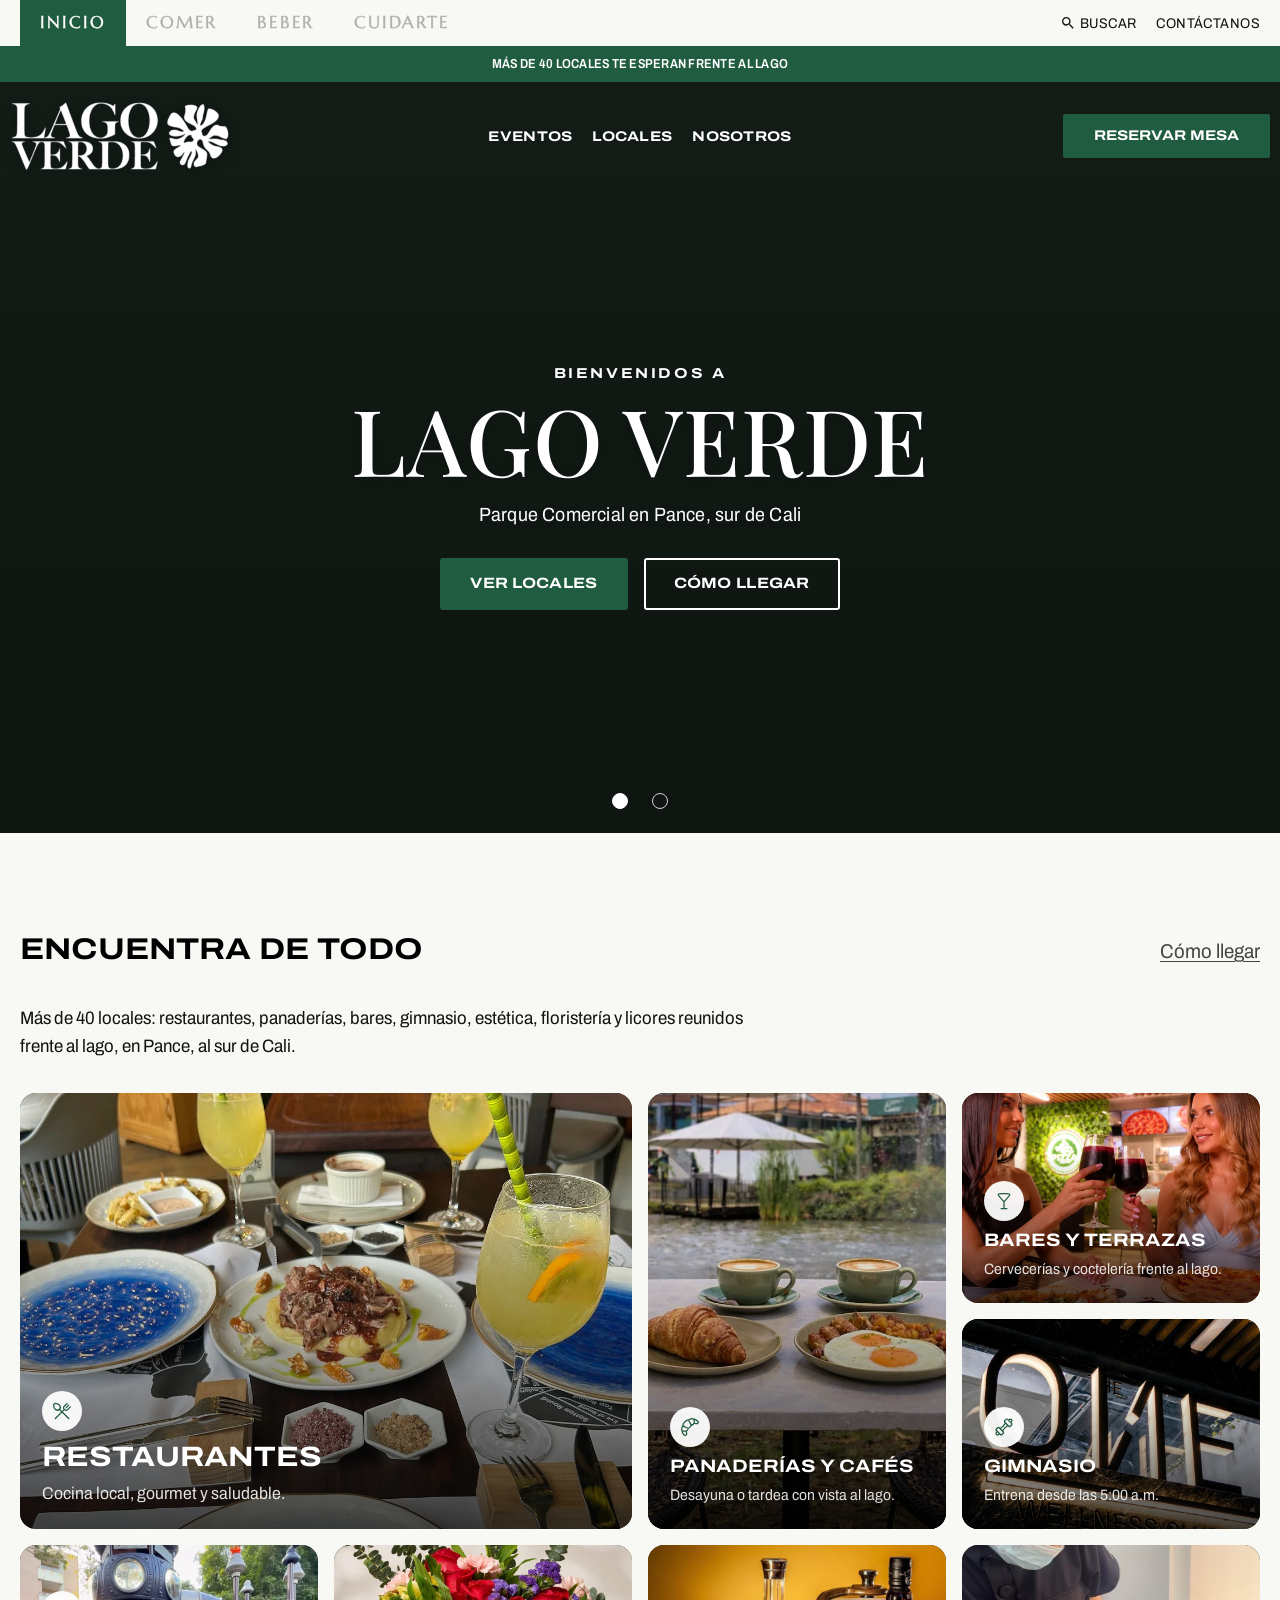
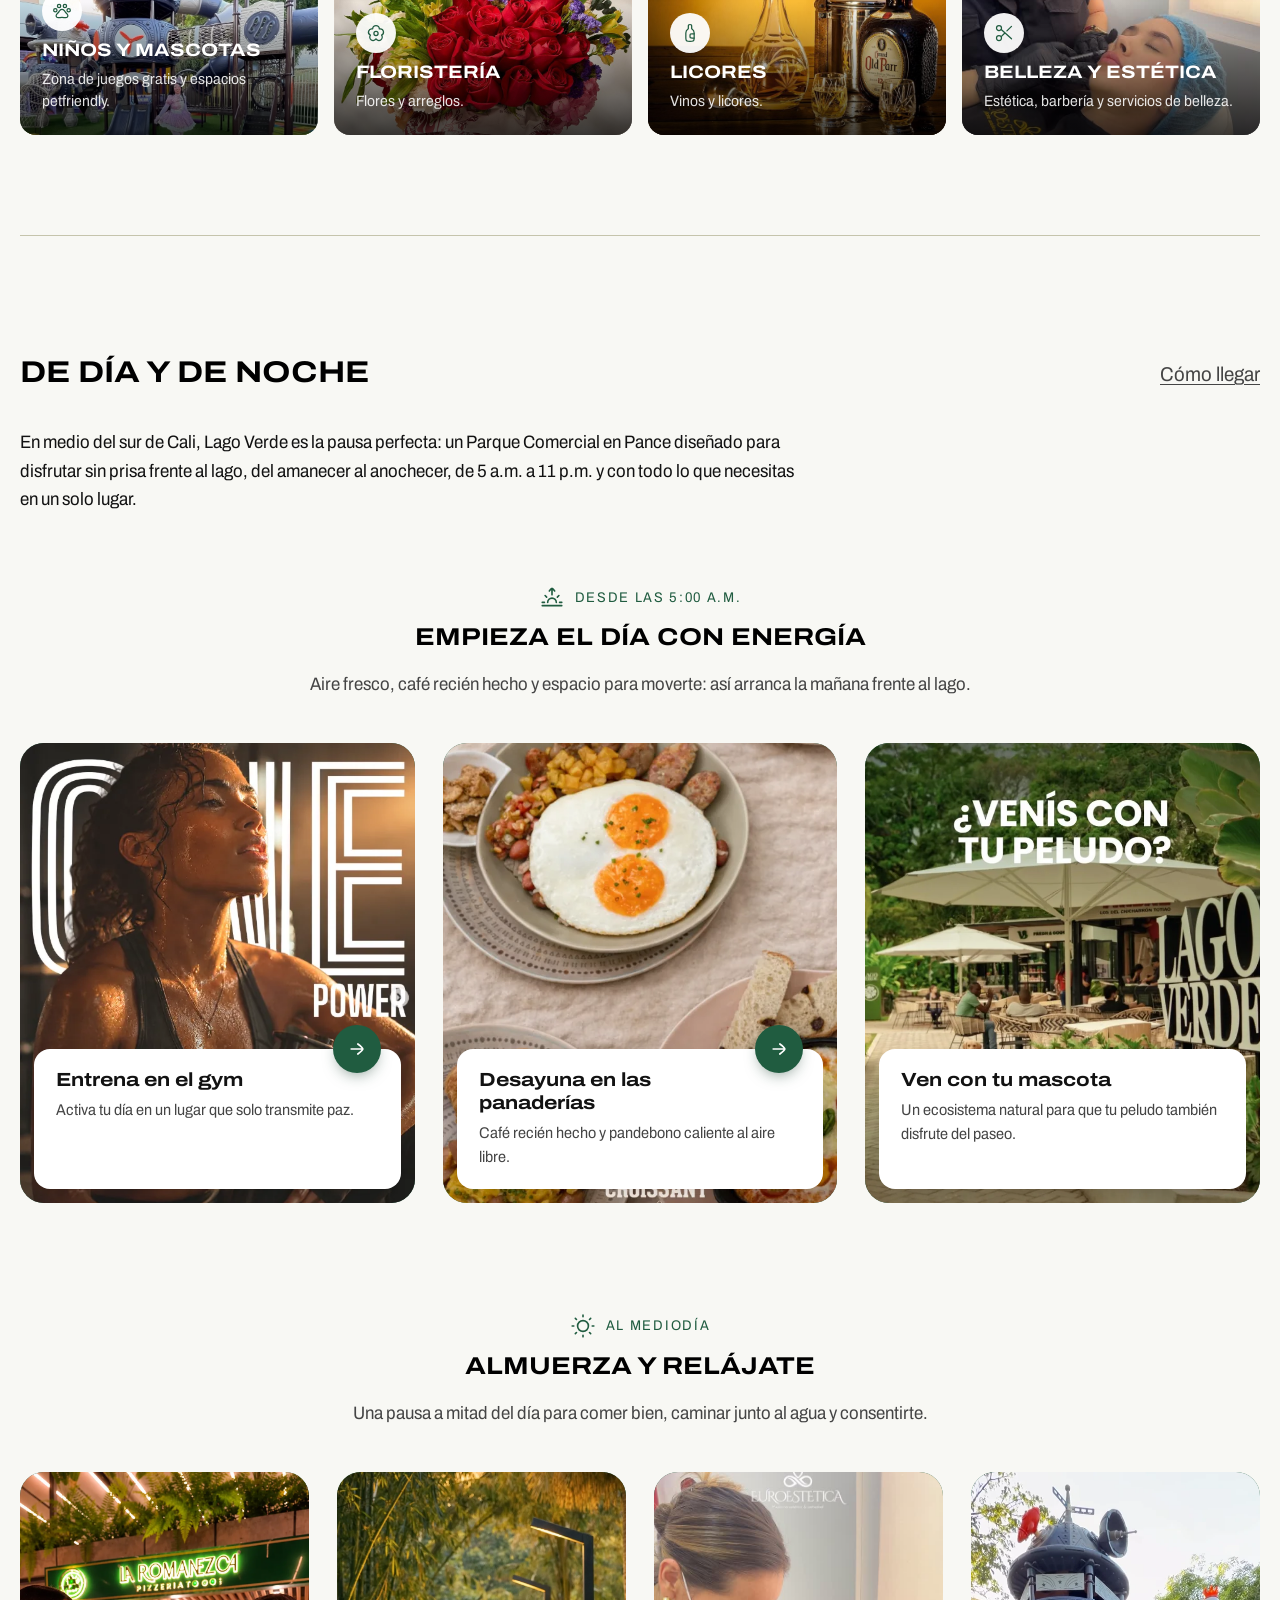
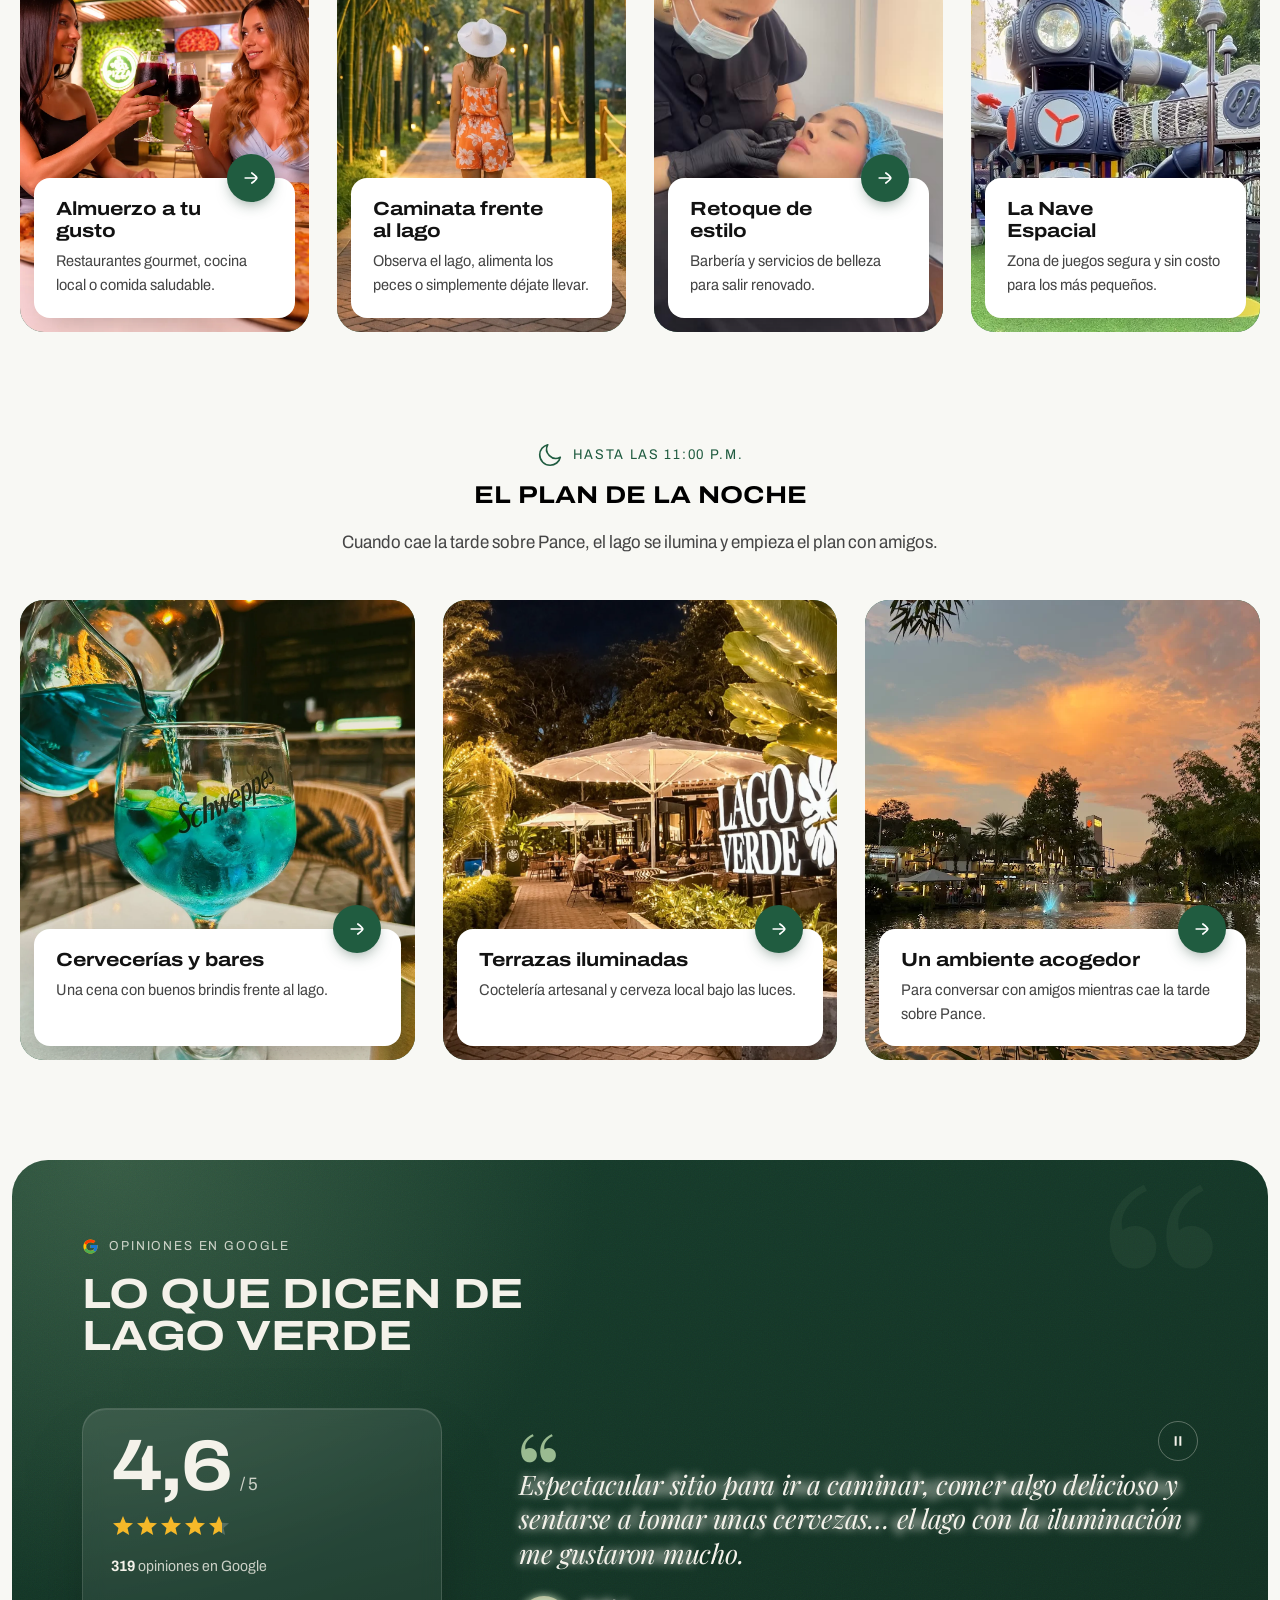
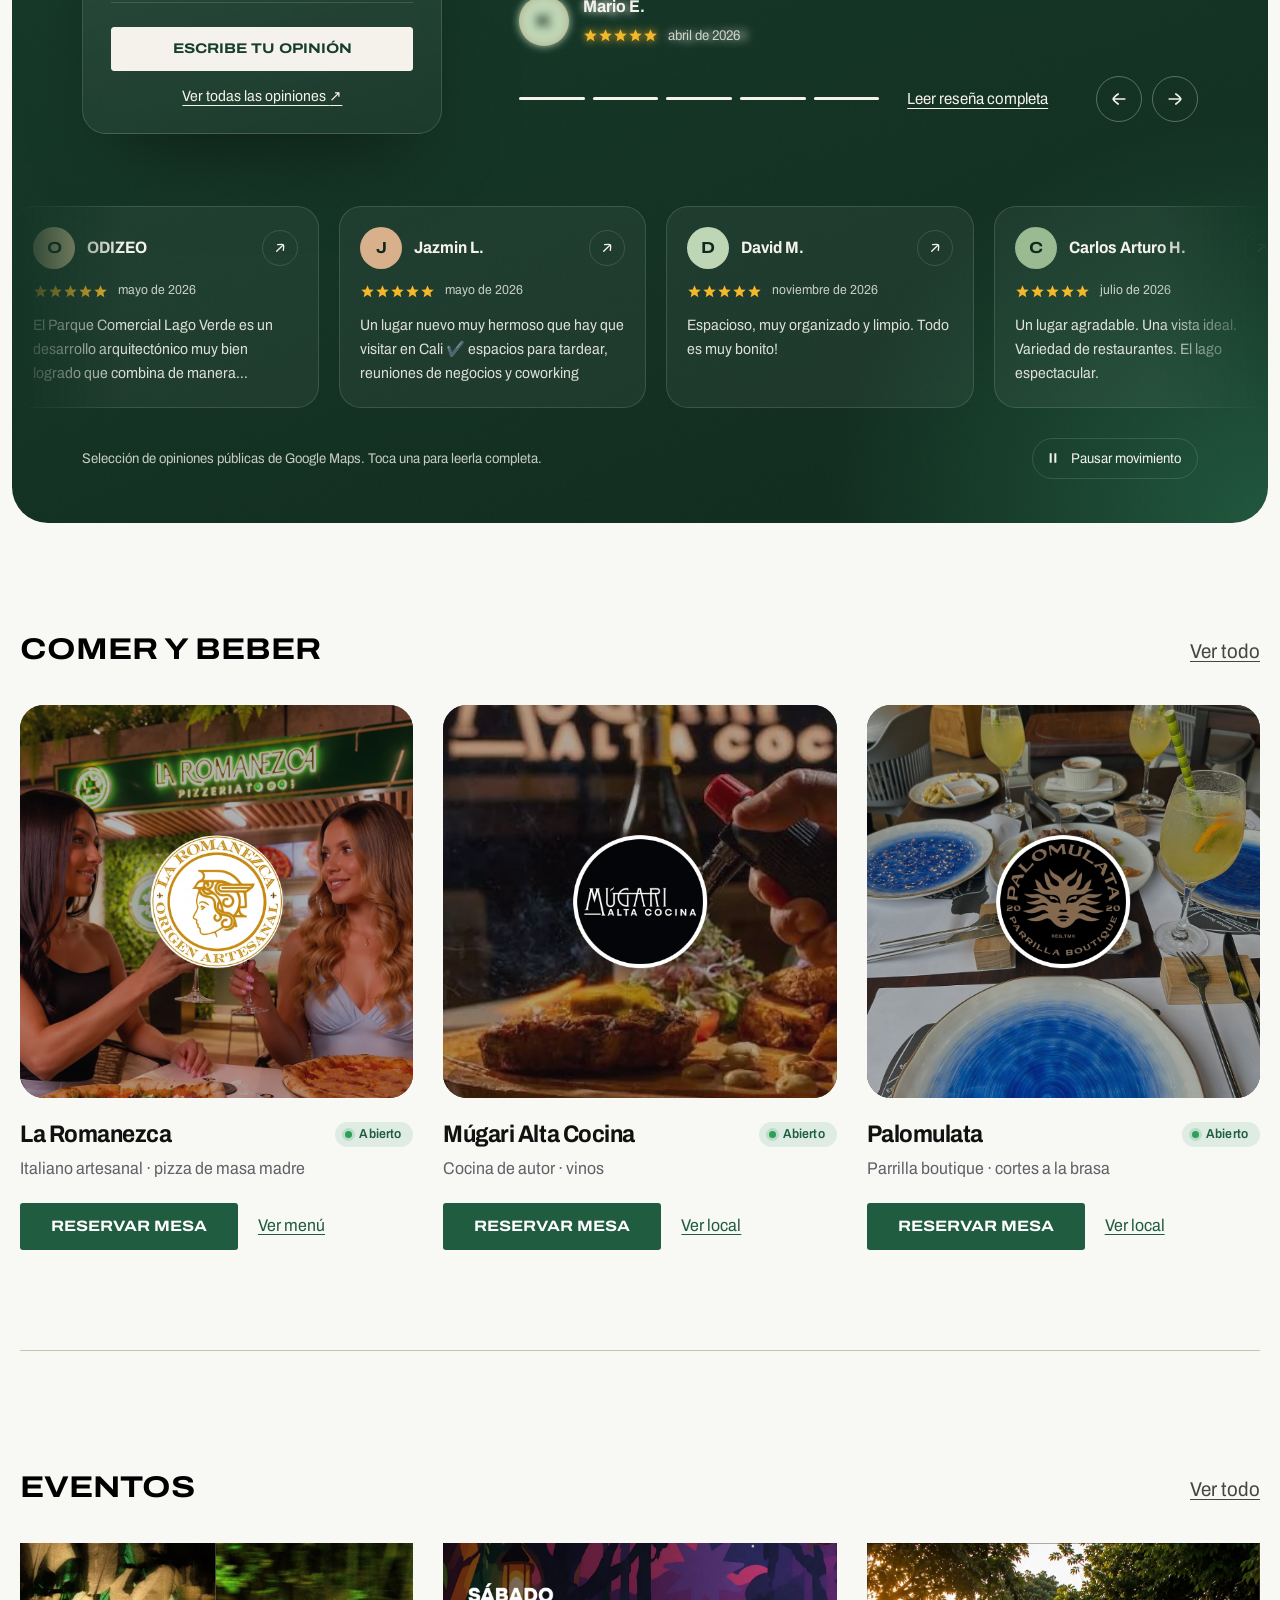
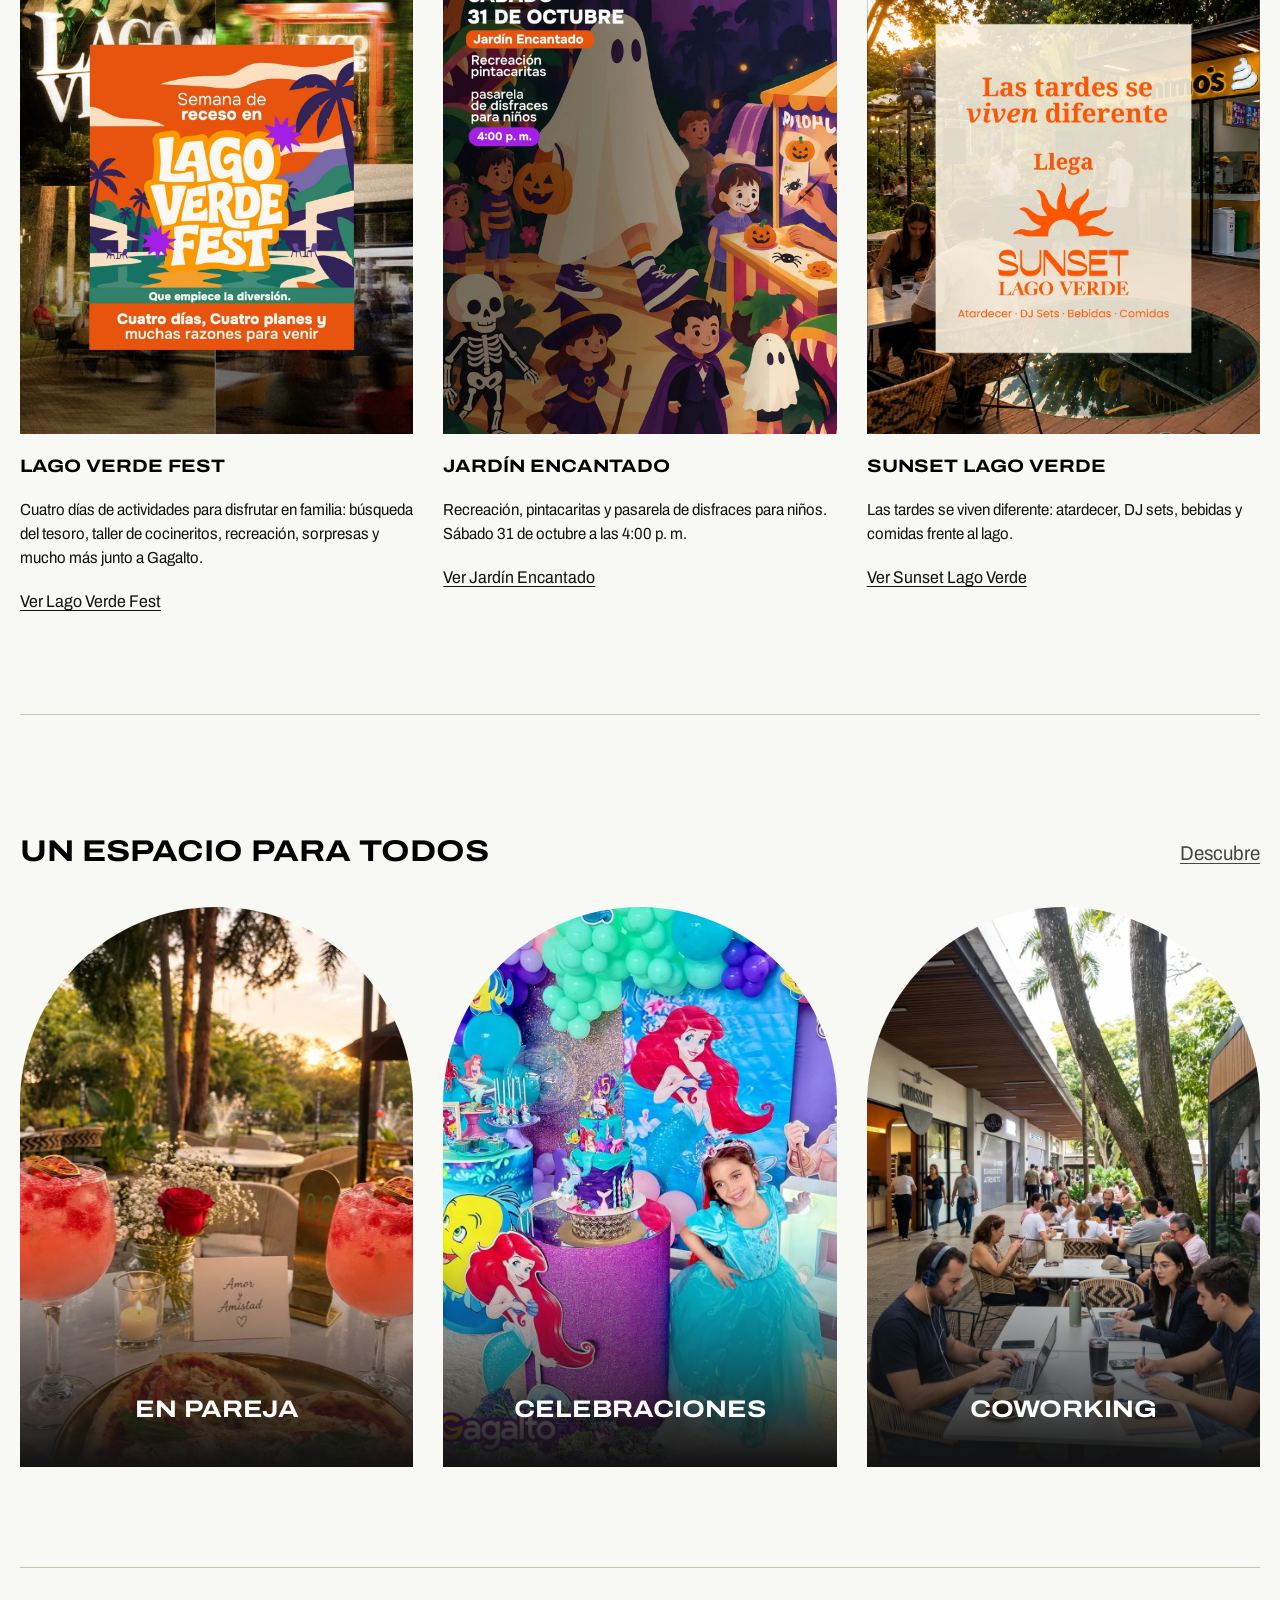
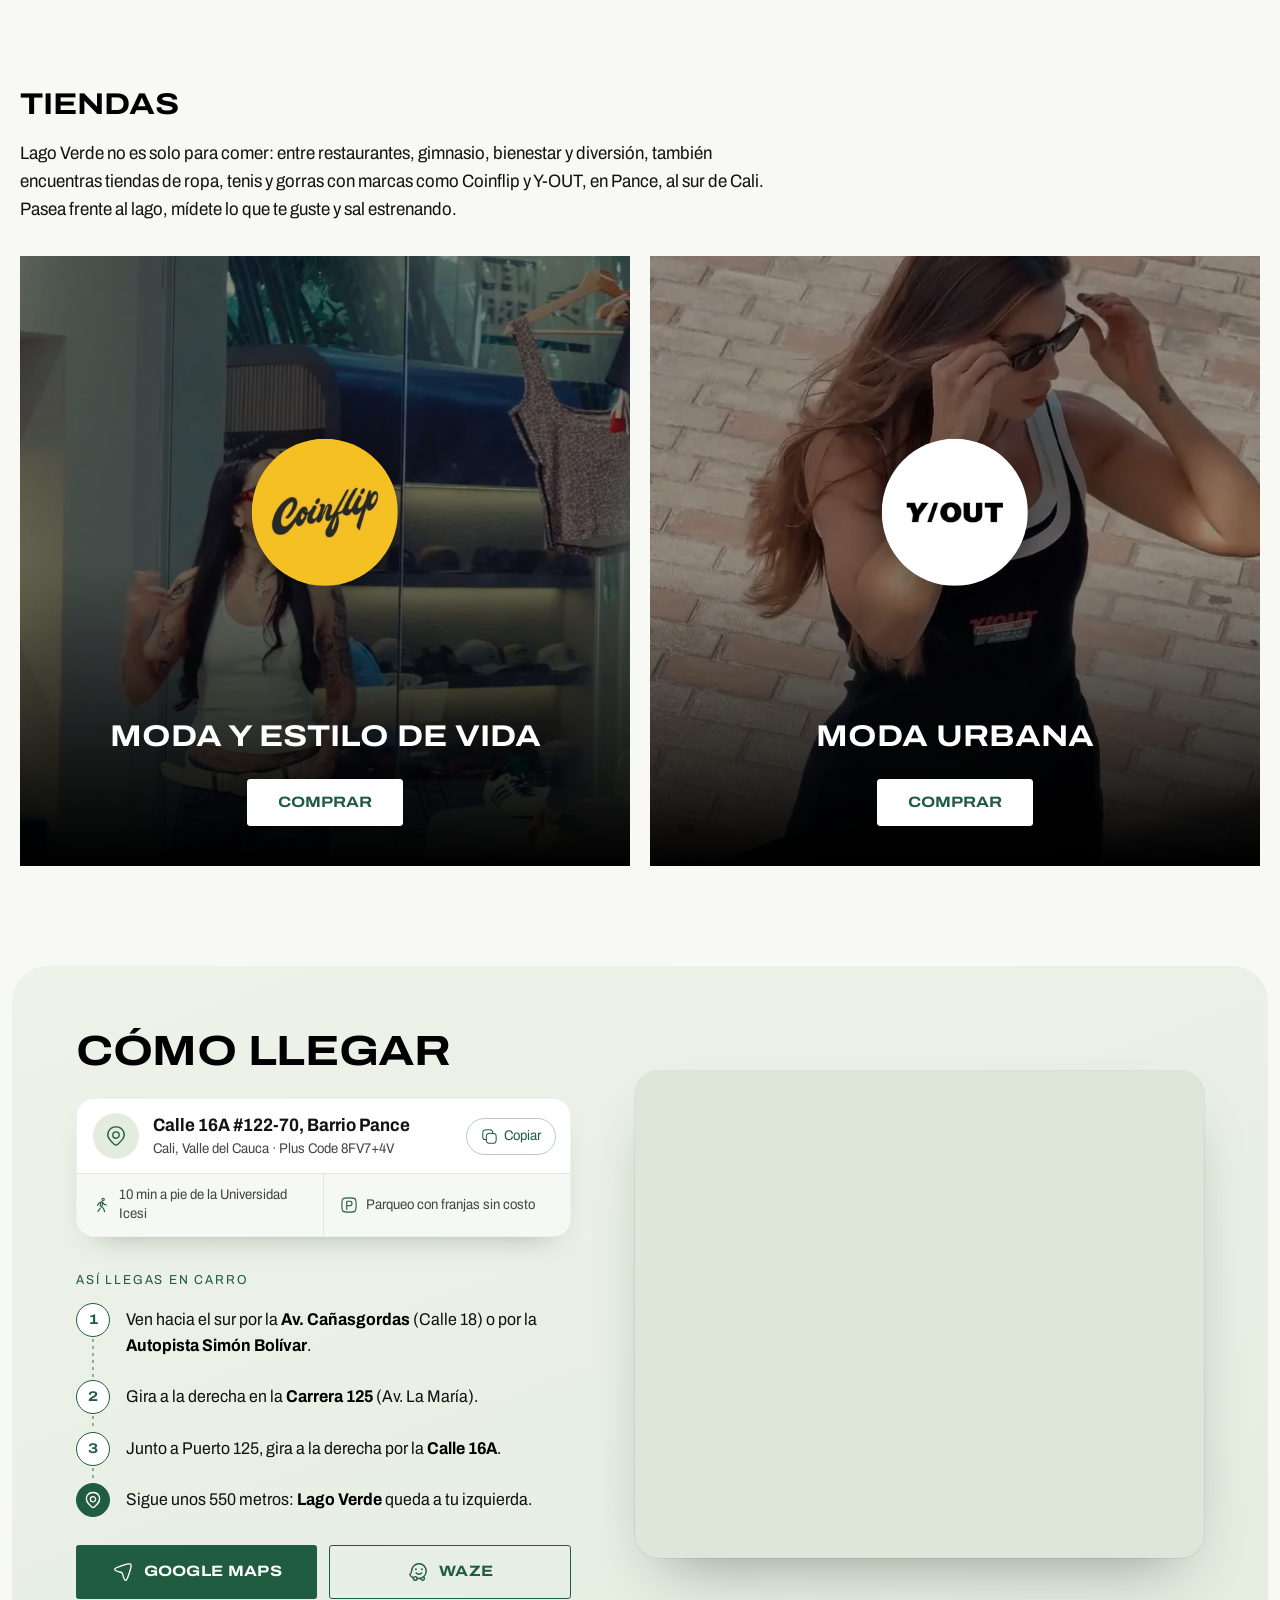
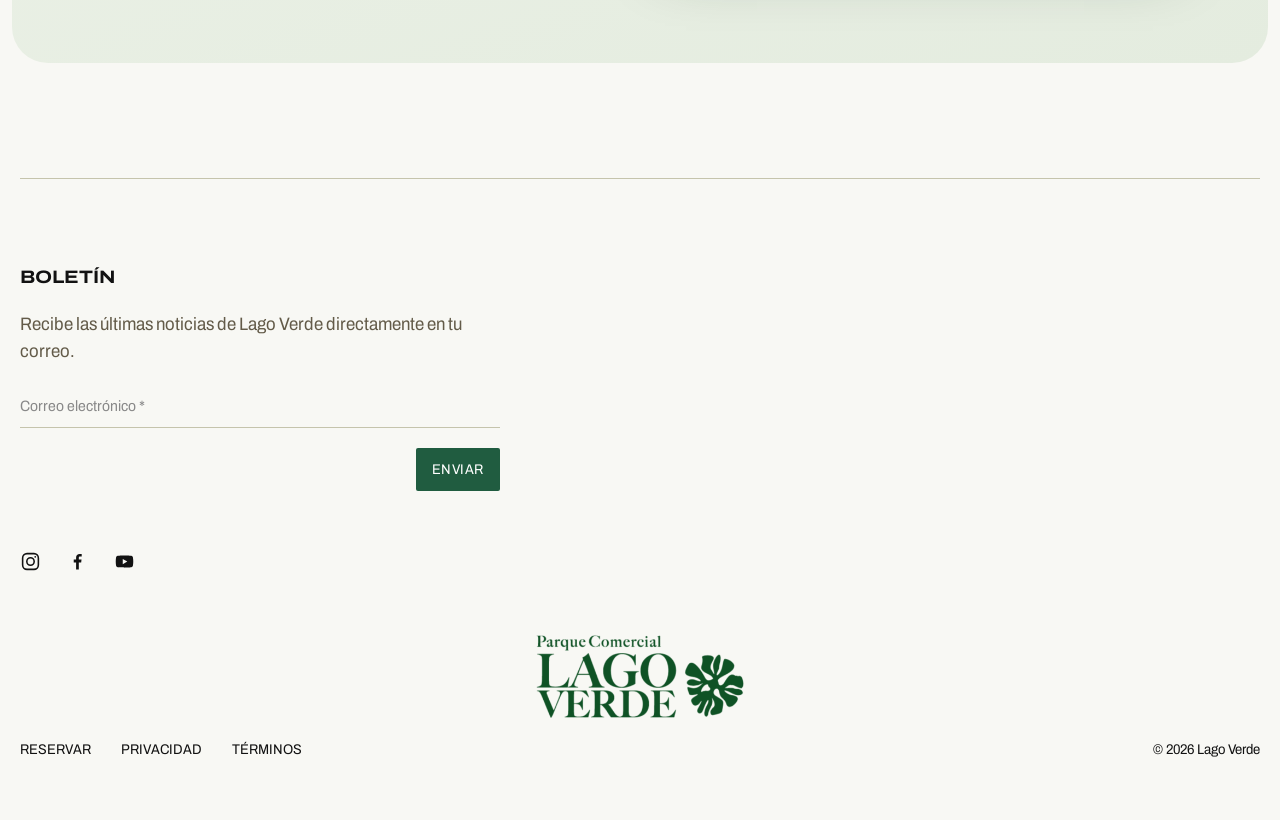
==== commit 3fb43db1: "Give the "Cervecerías y bares" card a cocktail photo Replaces the Palomulata dish, which already app" ====
--- a/index.html
+++ b/index.html
@@ -293,7 +293,7 @@
           </header>
           <div class="activities">
             <a class="activity" href="beber.html">
-              <img class="activity__img" loading="lazy" src="assets/locales/palomulata/foto.webp" alt="Limonadas y plato servido en la mesa de Palomulata" style="object-position: center 40%">
+              <img class="activity__img" loading="lazy" src="assets/momentos/noche/bares.webp" alt="Cóctel azul servido en copa de balón sobre una mesa del bar" style="object-position: center 55%">
               <div class="activity__card">
                 <span class="activity__arrow" aria-hidden="true"><svg xmlns="http://www.w3.org/2000/svg" viewBox="0 0 24 24"><path fill="none" stroke="currentColor" stroke-linecap="round" stroke-linejoin="round" stroke-width="2" d="M18.5 12H5m8 6s6-4.419 6-6s-6-6-6-6"/></svg></span>
                 <h4>Cervecerías y bares</h4>
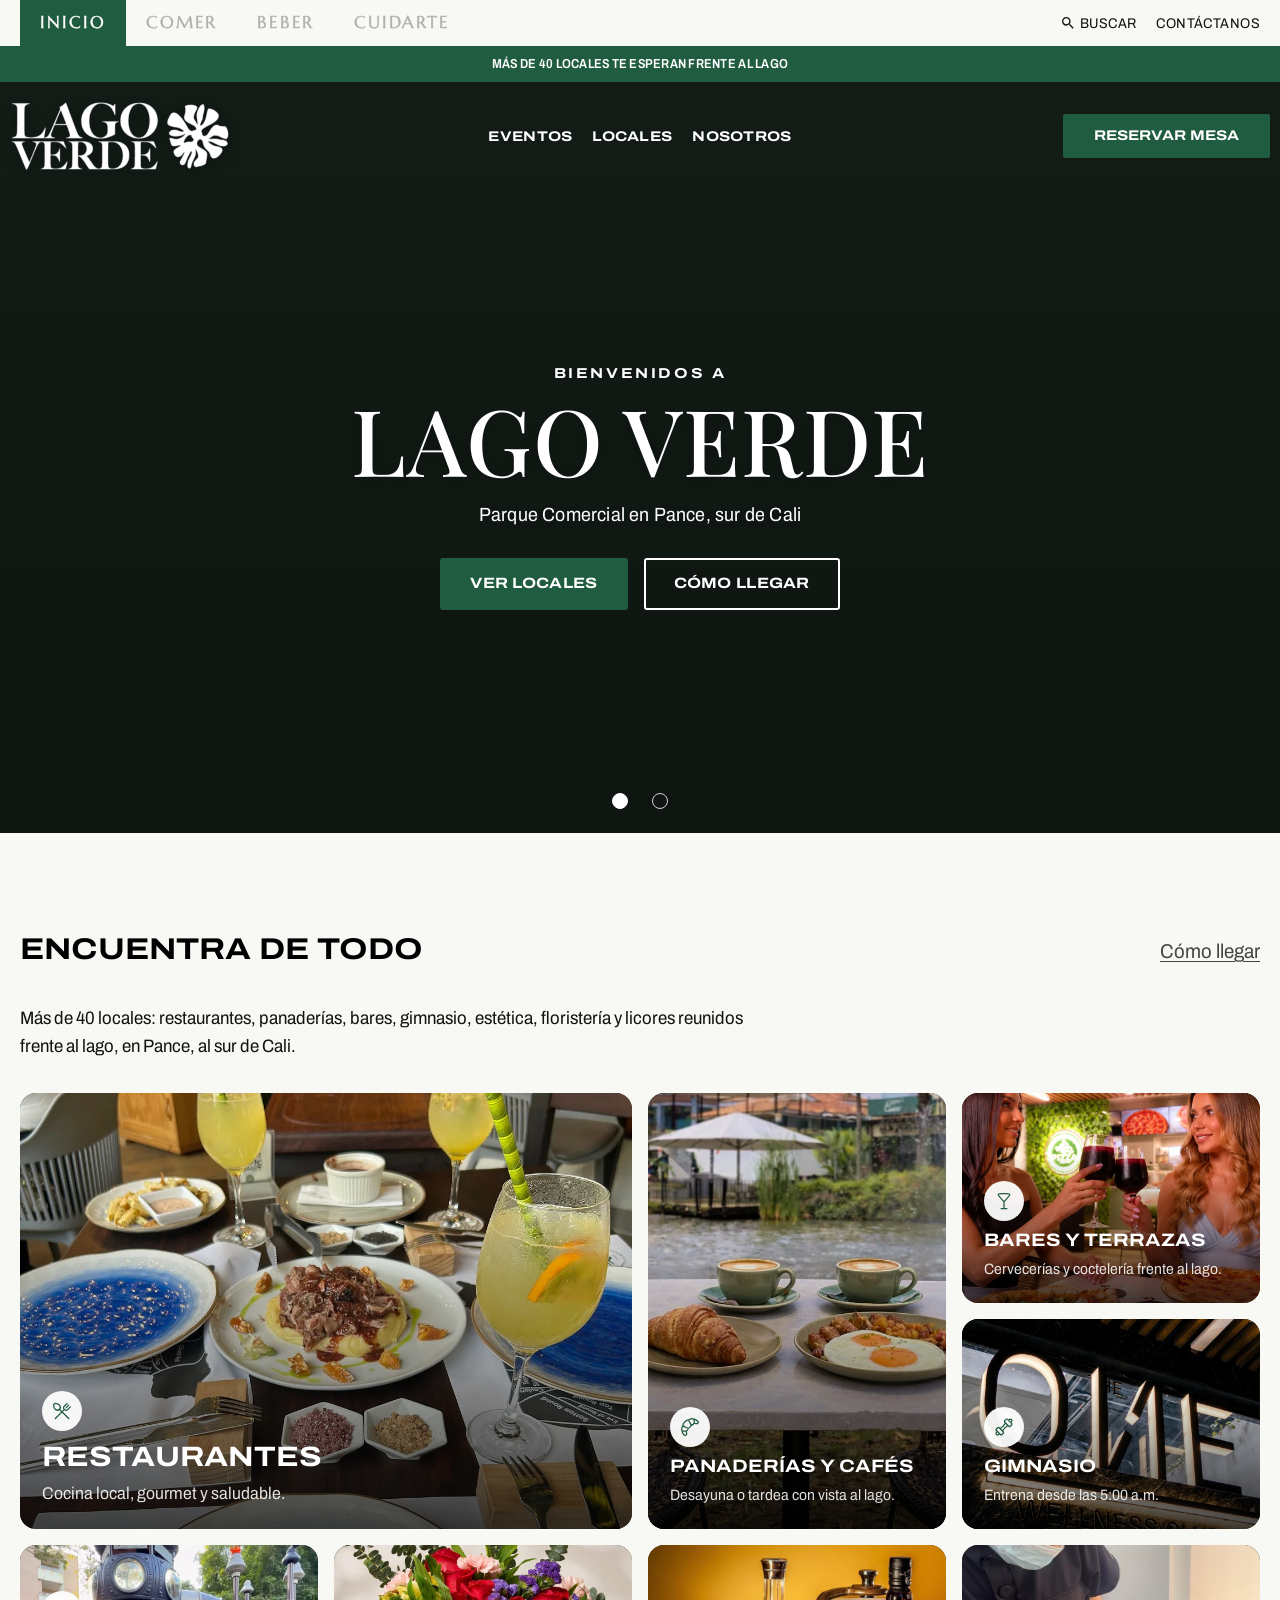
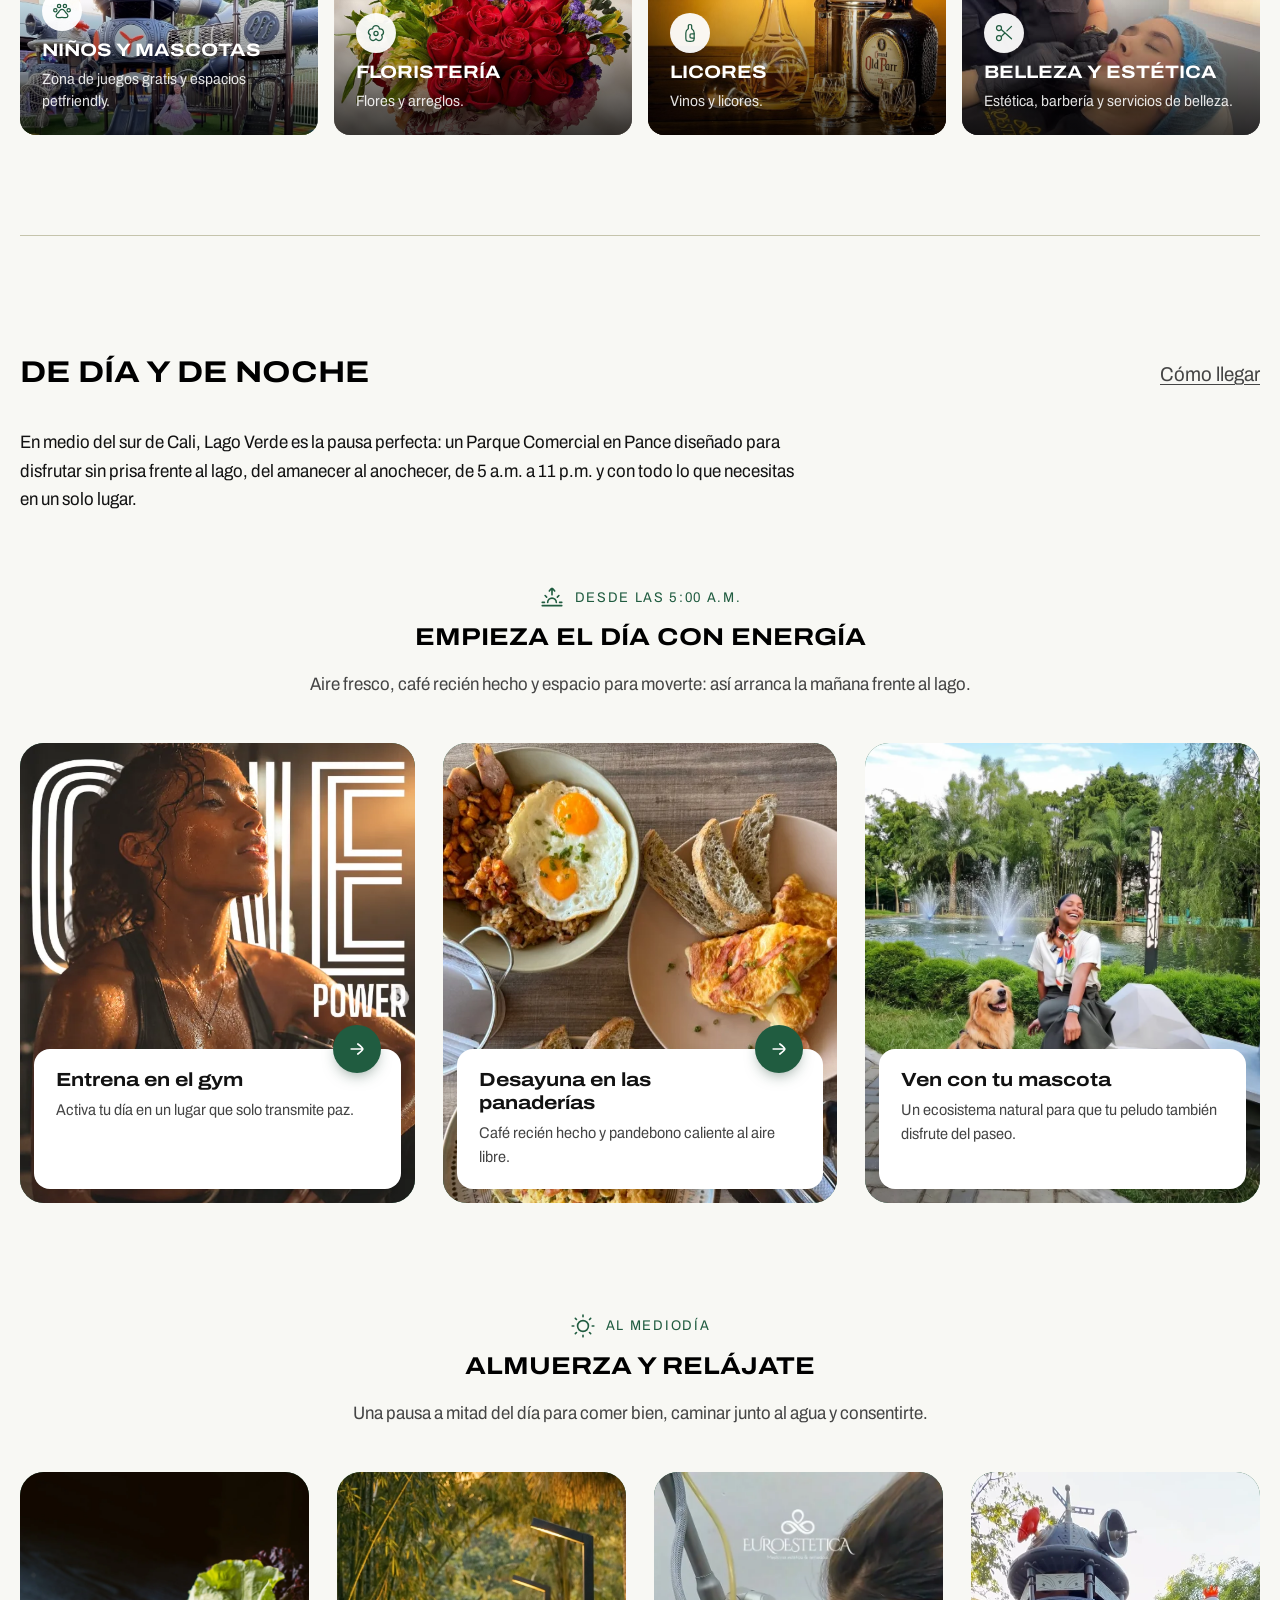
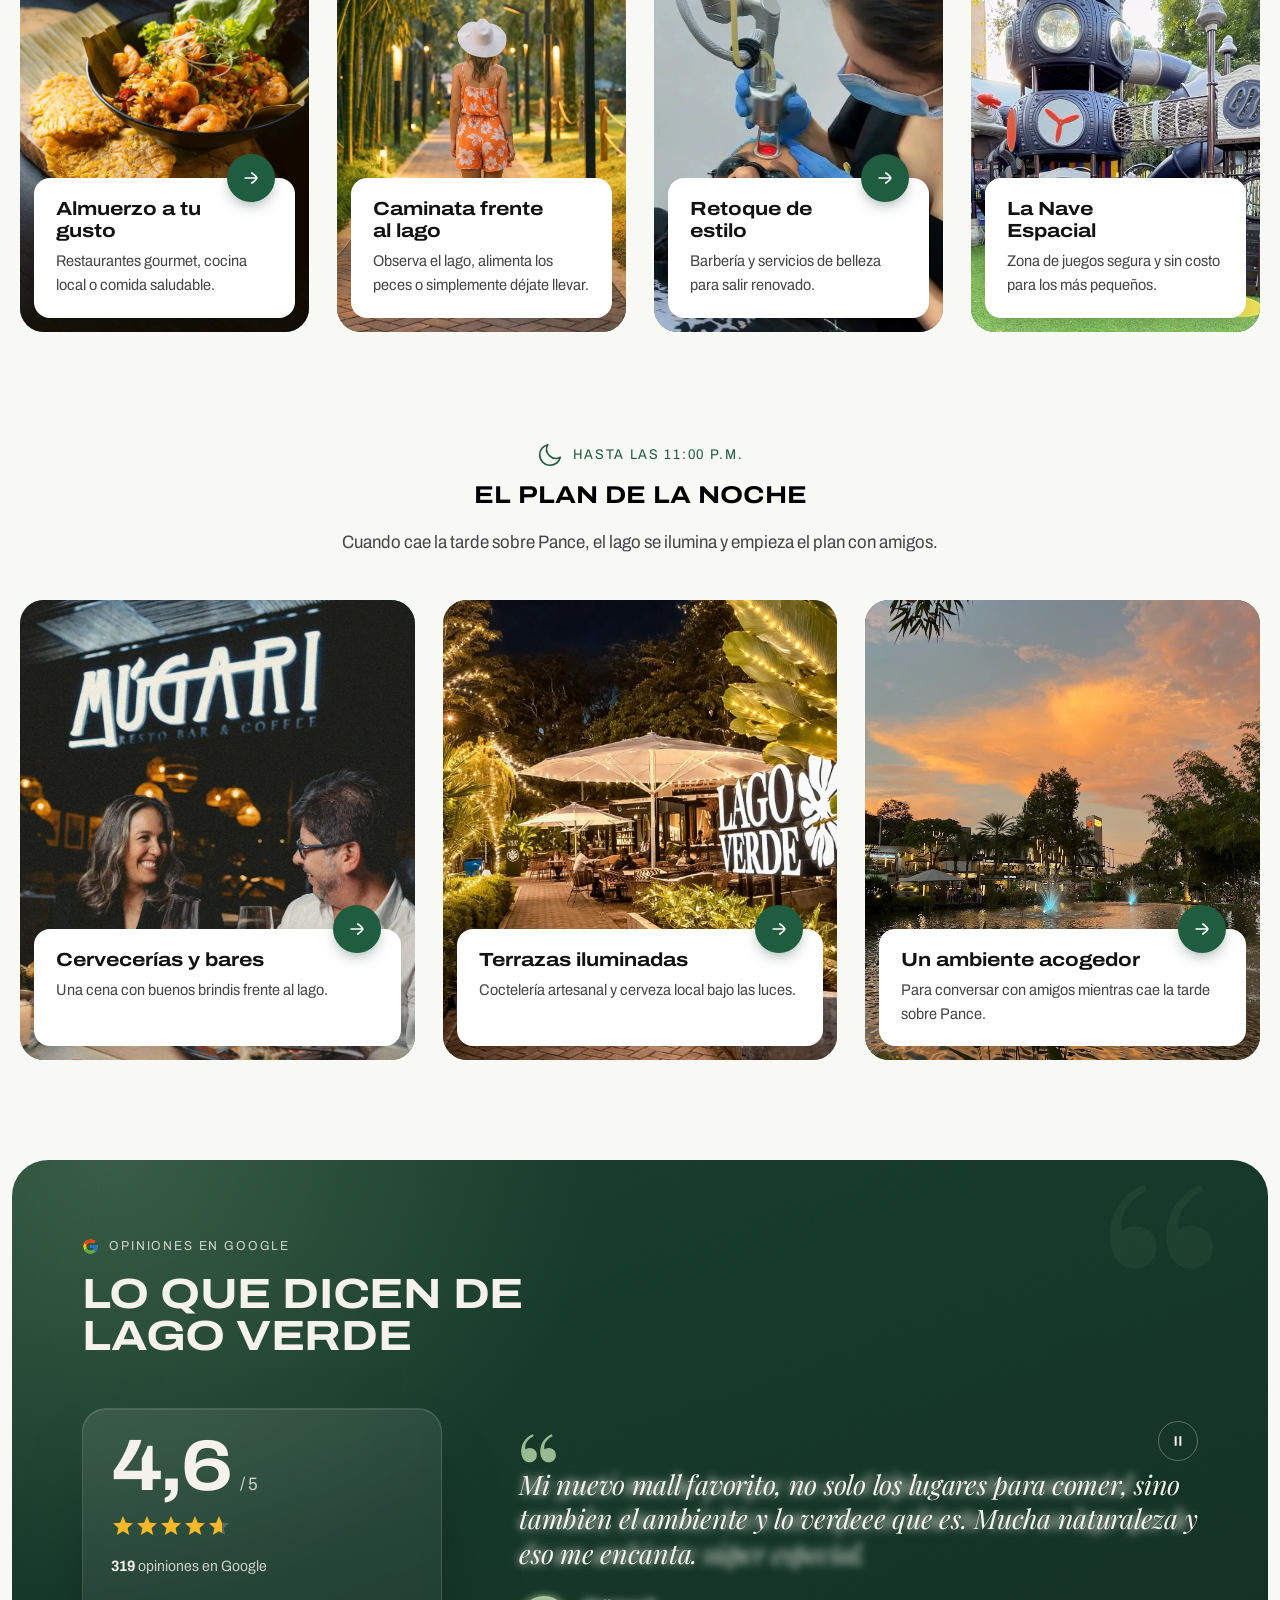
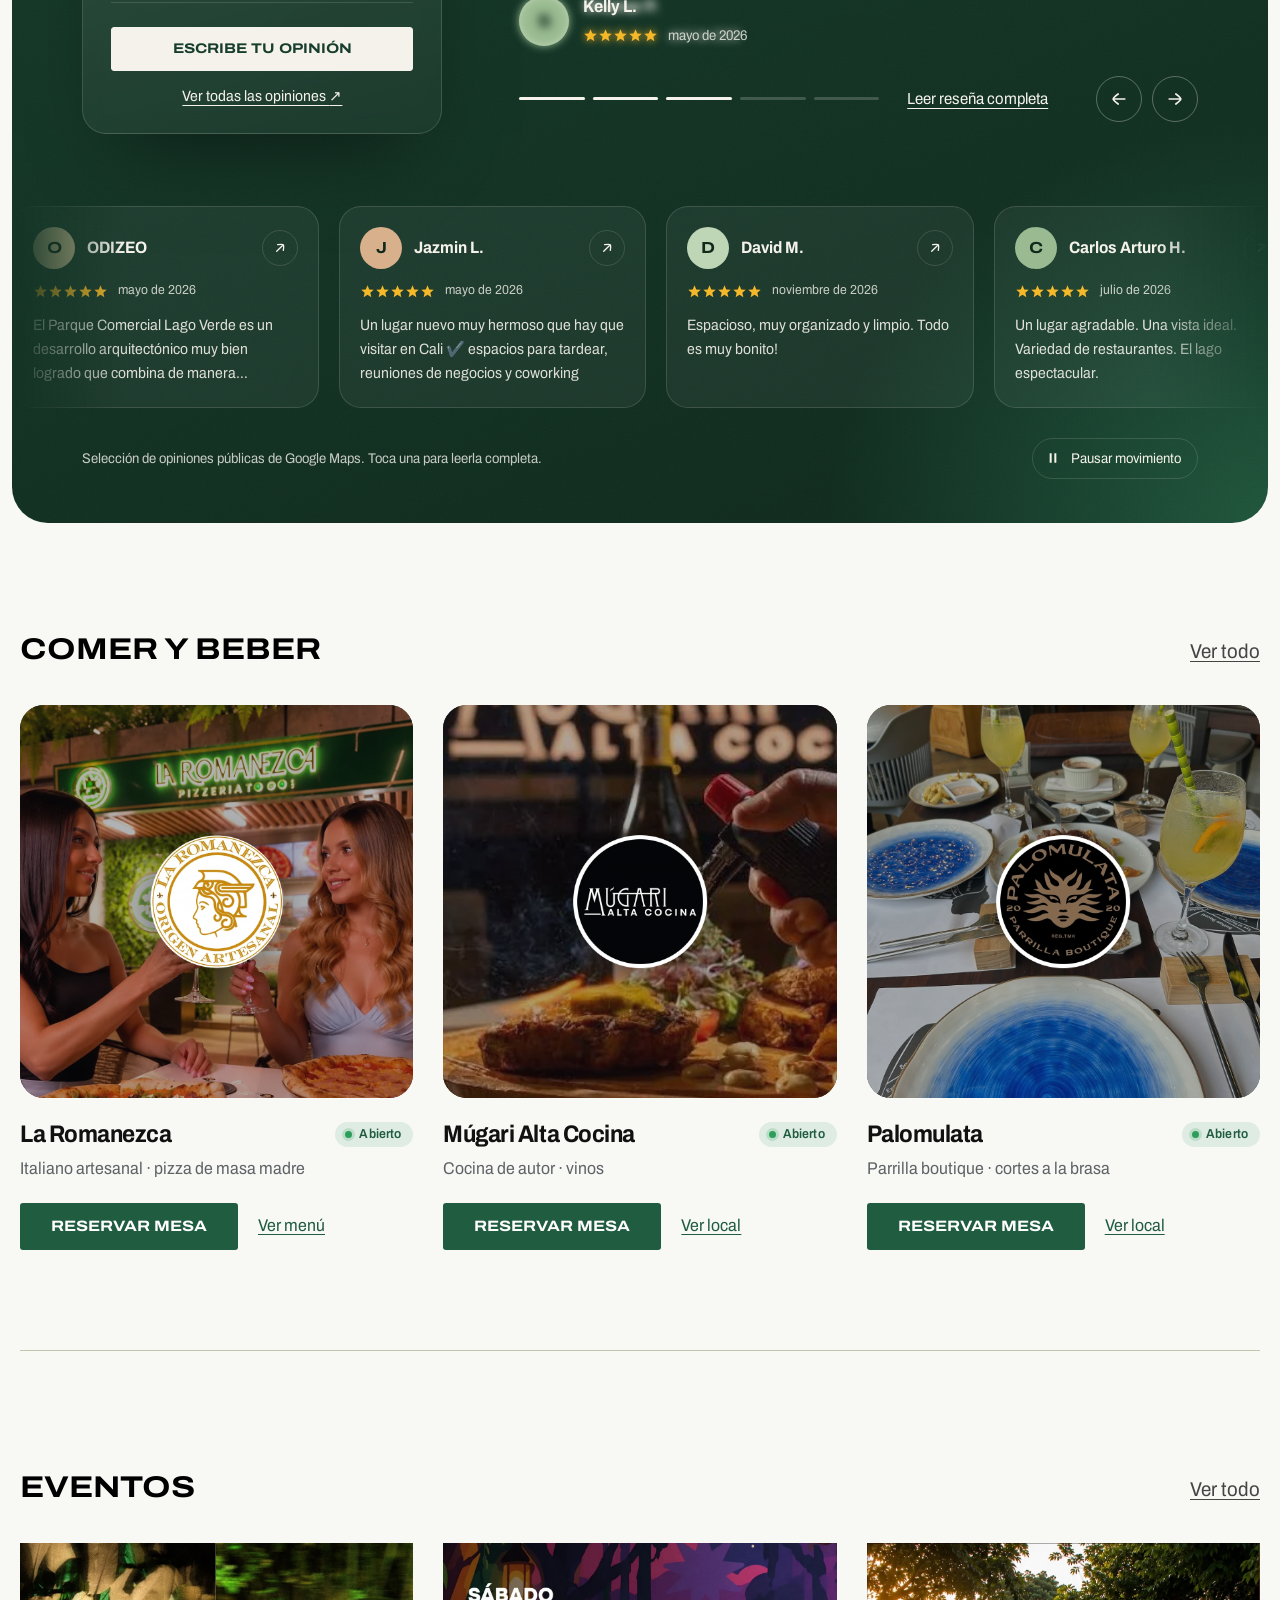
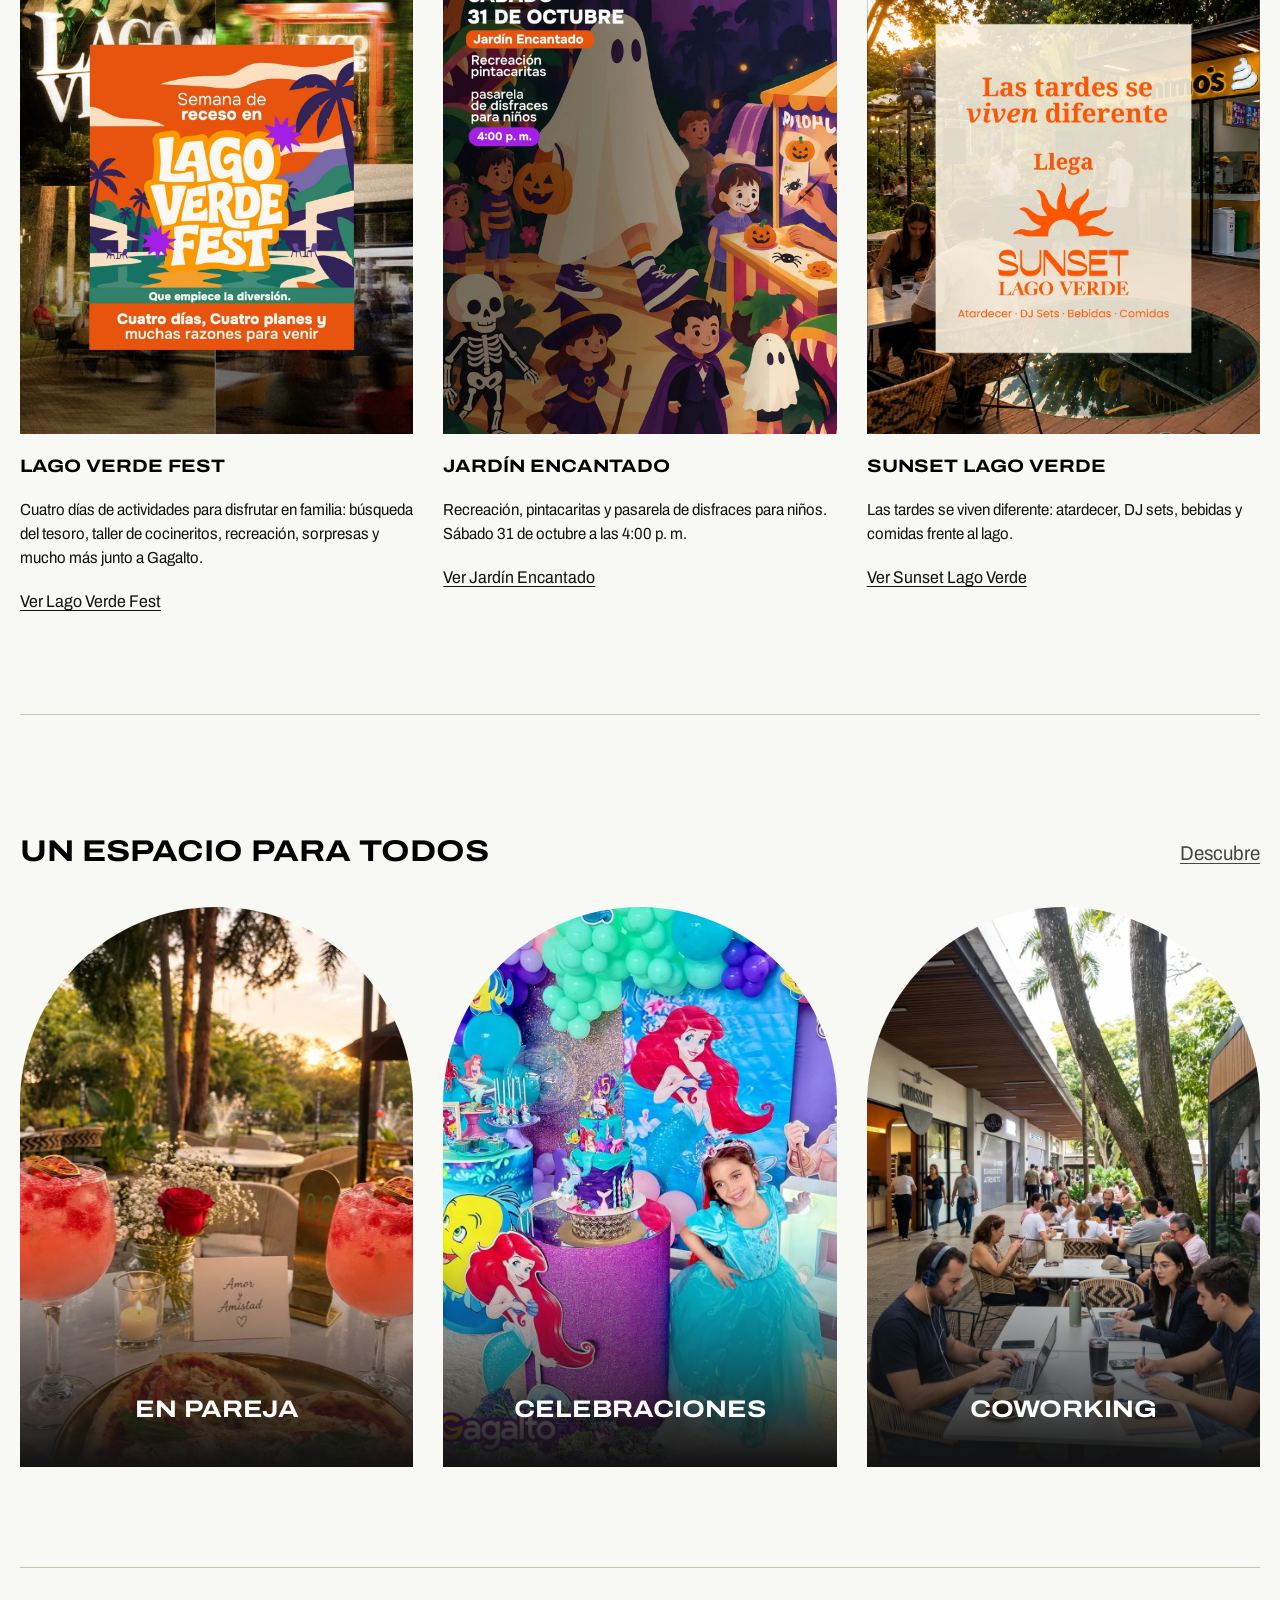
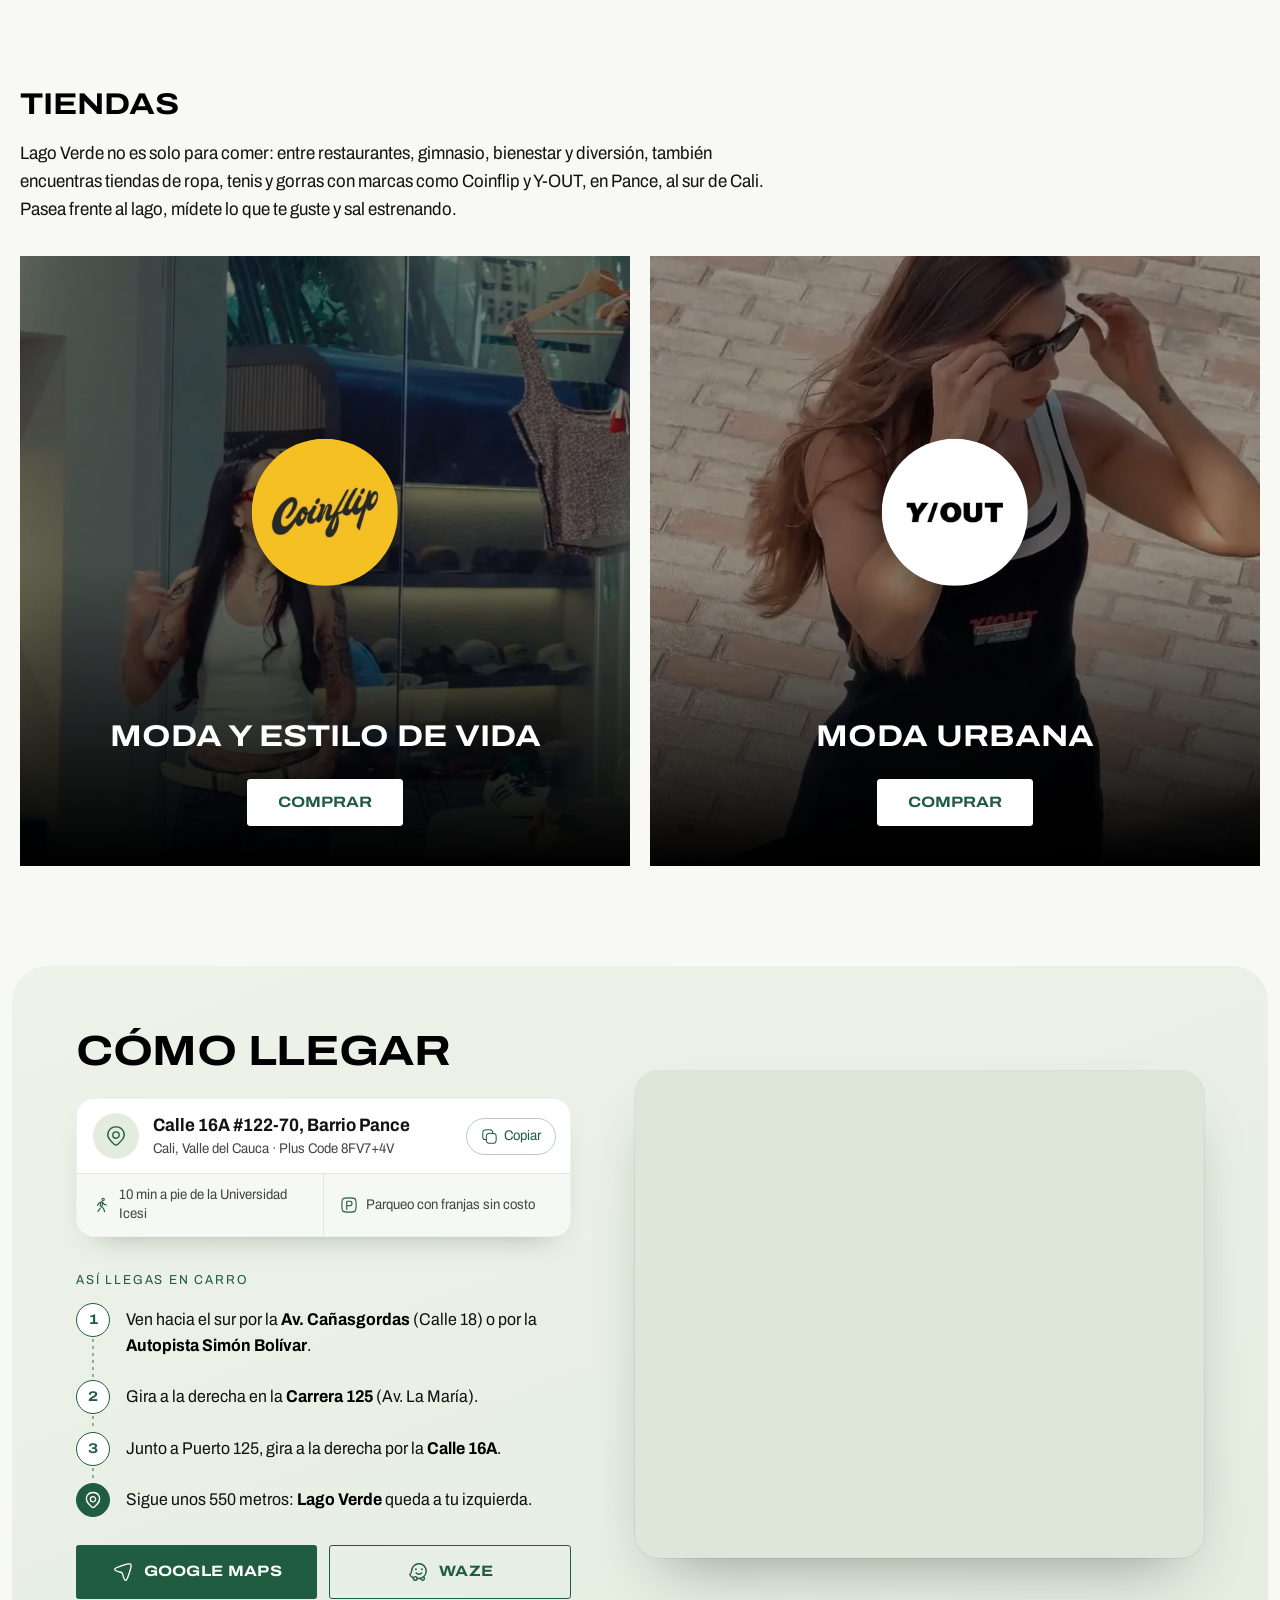
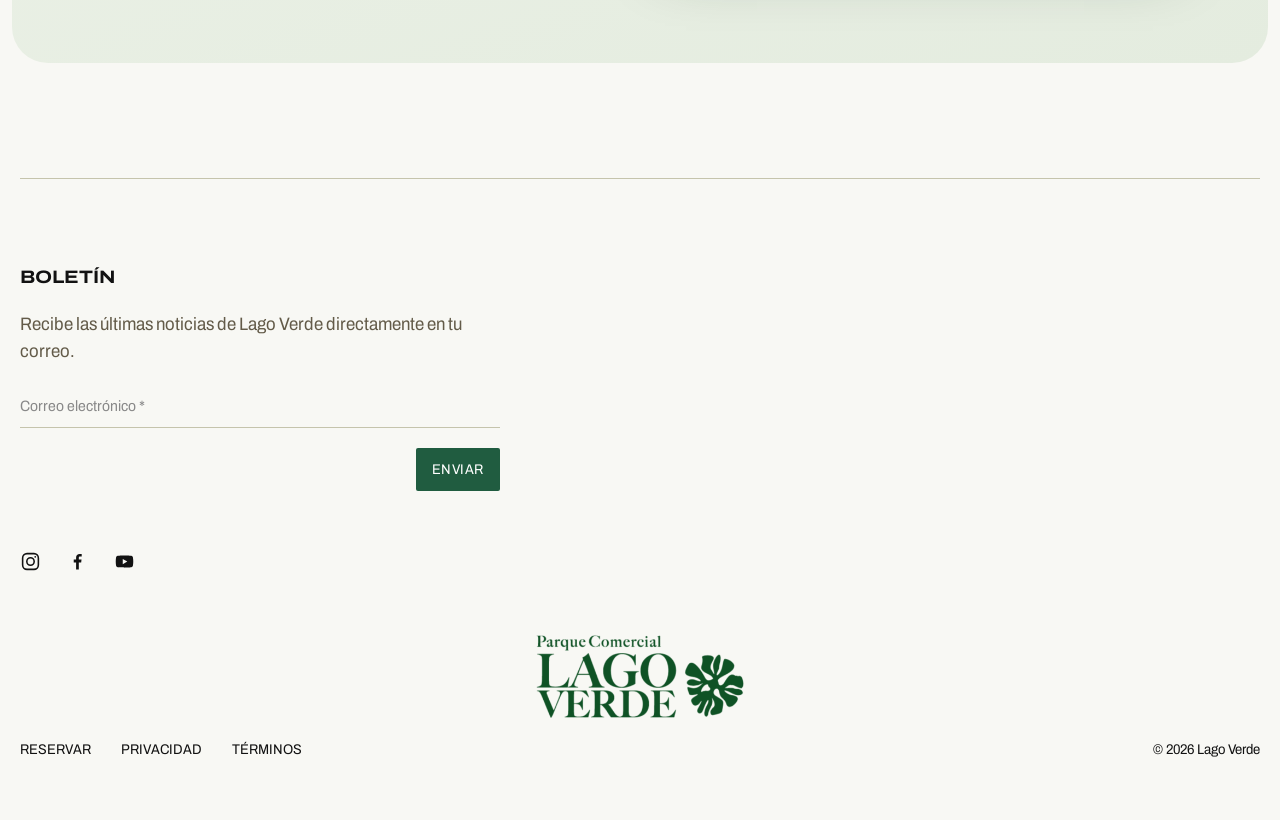
==== commit 559fc472: "Swap in new photos for five activity cards - Desayuna en las panaderías: overhead breakfast table - " ====
--- a/index.html
+++ b/index.html
@@ -229,7 +229,7 @@
               </div>
             </a>
             <a class="activity" href="comer.html">
-              <img class="activity__img" loading="lazy" src="assets/momentos/manana/panaderia.webp" alt="Desayuno con huevos, croissants y pan en Le Croissant" style="object-position: center 20%">
+              <img class="activity__img" loading="lazy" src="assets/momentos/manana/desayuno.webp" alt="Mesa de desayuno vista desde arriba con huevos fritos, omelette, huevos revueltos y pan tostado" style="object-position: center 10%">
               <div class="activity__card">
                 <span class="activity__arrow" aria-hidden="true"><svg xmlns="http://www.w3.org/2000/svg" viewBox="0 0 24 24"><path fill="none" stroke="currentColor" stroke-linecap="round" stroke-linejoin="round" stroke-width="2" d="M18.5 12H5m8 6s6-4.419 6-6s-6-6-6-6"/></svg></span>
                 <h4>Desayuna en las panaderías</h4>
@@ -237,7 +237,7 @@
               </div>
             </a>
             <div class="activity">
-              <img class="activity__img" loading="lazy" src="assets/momentos/manana/mascotas.webp" alt="Perro descansando junto a las mesas al aire libre de Lago Verde" style="object-position: 30% 60%">
+              <img class="activity__img" loading="lazy" src="assets/momentos/manana/mascotas.webp" alt="Mujer sonriendo junto a su golden retriever frente a las fuentes del lago de Lago Verde" style="object-position: center 90%">
               <div class="activity__card">
                 <h4>Ven con tu mascota</h4>
                 <p>Un ecosistema natural para que tu peludo también disfrute del paseo.</p>
@@ -254,7 +254,7 @@
           </header>
           <div class="activities">
             <a class="activity" href="comer.html">
-              <img class="activity__img" loading="lazy" src="assets/locales/laromanezca/foto.webp" alt="Pizzas de masa madre en La Romanezca" style="object-position: center 30%">
+              <img class="activity__img" loading="lazy" src="assets/momentos/tarde/almuerzo.webp" alt="Arroz con camarones en cazuela negra, con patacones y lechuga sobre una tabla de madera" style="object-position: center 55%">
               <div class="activity__card">
                 <span class="activity__arrow" aria-hidden="true"><svg xmlns="http://www.w3.org/2000/svg" viewBox="0 0 24 24"><path fill="none" stroke="currentColor" stroke-linecap="round" stroke-linejoin="round" stroke-width="2" d="M18.5 12H5m8 6s6-4.419 6-6s-6-6-6-6"/></svg></span>
                 <h4>Almuerzo a tu gusto</h4>
@@ -269,7 +269,7 @@
               </div>
             </div>
             <a class="activity" href="cuidarte.html">
-              <img class="activity__img" loading="lazy" src="assets/categorias/belleza.jpg" alt="Tratamiento facial en Euroestética" style="object-position: center 65%">
+              <img class="activity__img" loading="lazy" src="assets/momentos/tarde/retoque.webp" alt="Especialista de Euroestética aplicando un tratamiento láser facial" style="object-position: center bottom">
               <div class="activity__card">
                 <span class="activity__arrow" aria-hidden="true"><svg xmlns="http://www.w3.org/2000/svg" viewBox="0 0 24 24"><path fill="none" stroke="currentColor" stroke-linecap="round" stroke-linejoin="round" stroke-width="2" d="M18.5 12H5m8 6s6-4.419 6-6s-6-6-6-6"/></svg></span>
                 <h4>Retoque de estilo</h4>
@@ -293,7 +293,7 @@
           </header>
           <div class="activities">
             <a class="activity" href="beber.html">
-              <img class="activity__img" loading="lazy" src="assets/momentos/noche/bares.webp" alt="Cóctel azul servido en copa de balón sobre una mesa del bar" style="object-position: center 55%">
+              <img class="activity__img" loading="lazy" src="assets/momentos/noche/bares.webp" alt="Pareja brindando con vino en Múgari, con el letrero iluminado del restaurante al fondo" style="object-position: center 45%">
               <div class="activity__card">
                 <span class="activity__arrow" aria-hidden="true"><svg xmlns="http://www.w3.org/2000/svg" viewBox="0 0 24 24"><path fill="none" stroke="currentColor" stroke-linecap="round" stroke-linejoin="round" stroke-width="2" d="M18.5 12H5m8 6s6-4.419 6-6s-6-6-6-6"/></svg></span>
                 <h4>Cervecerías y bares</h4>
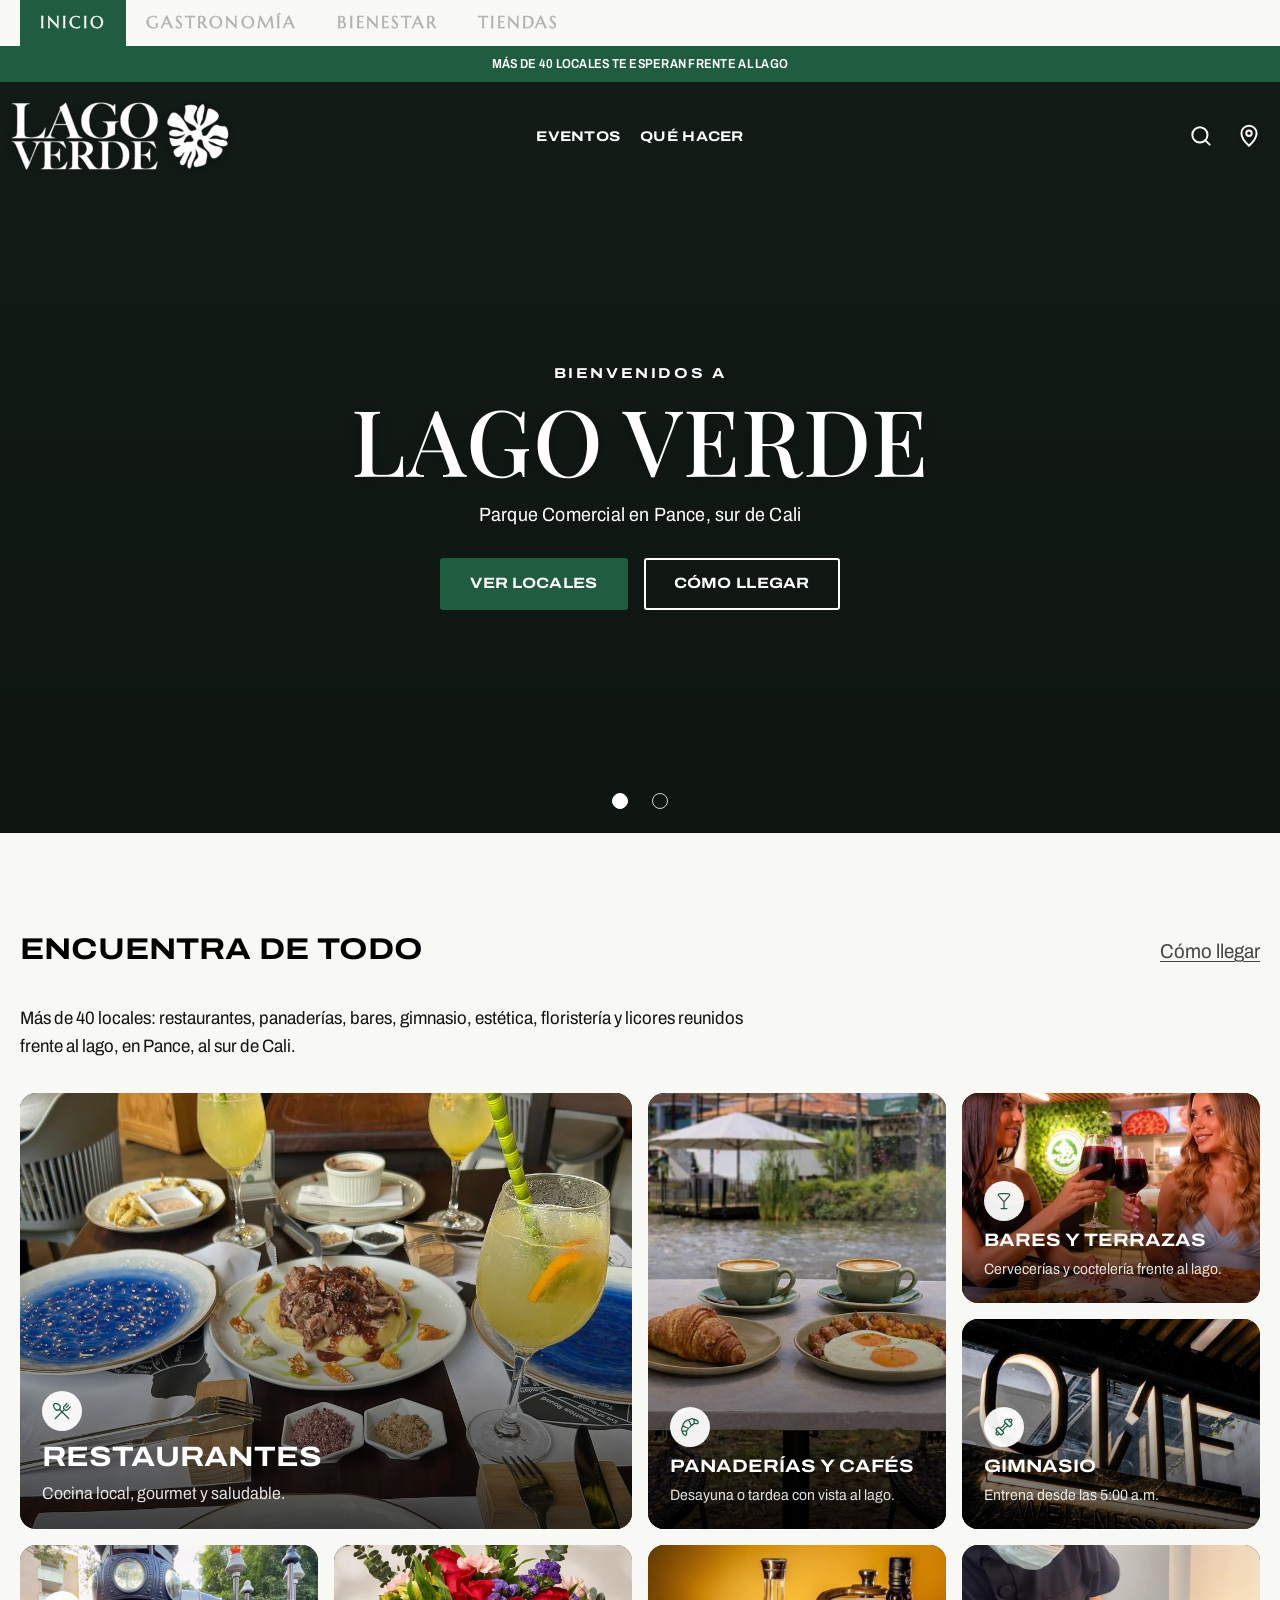
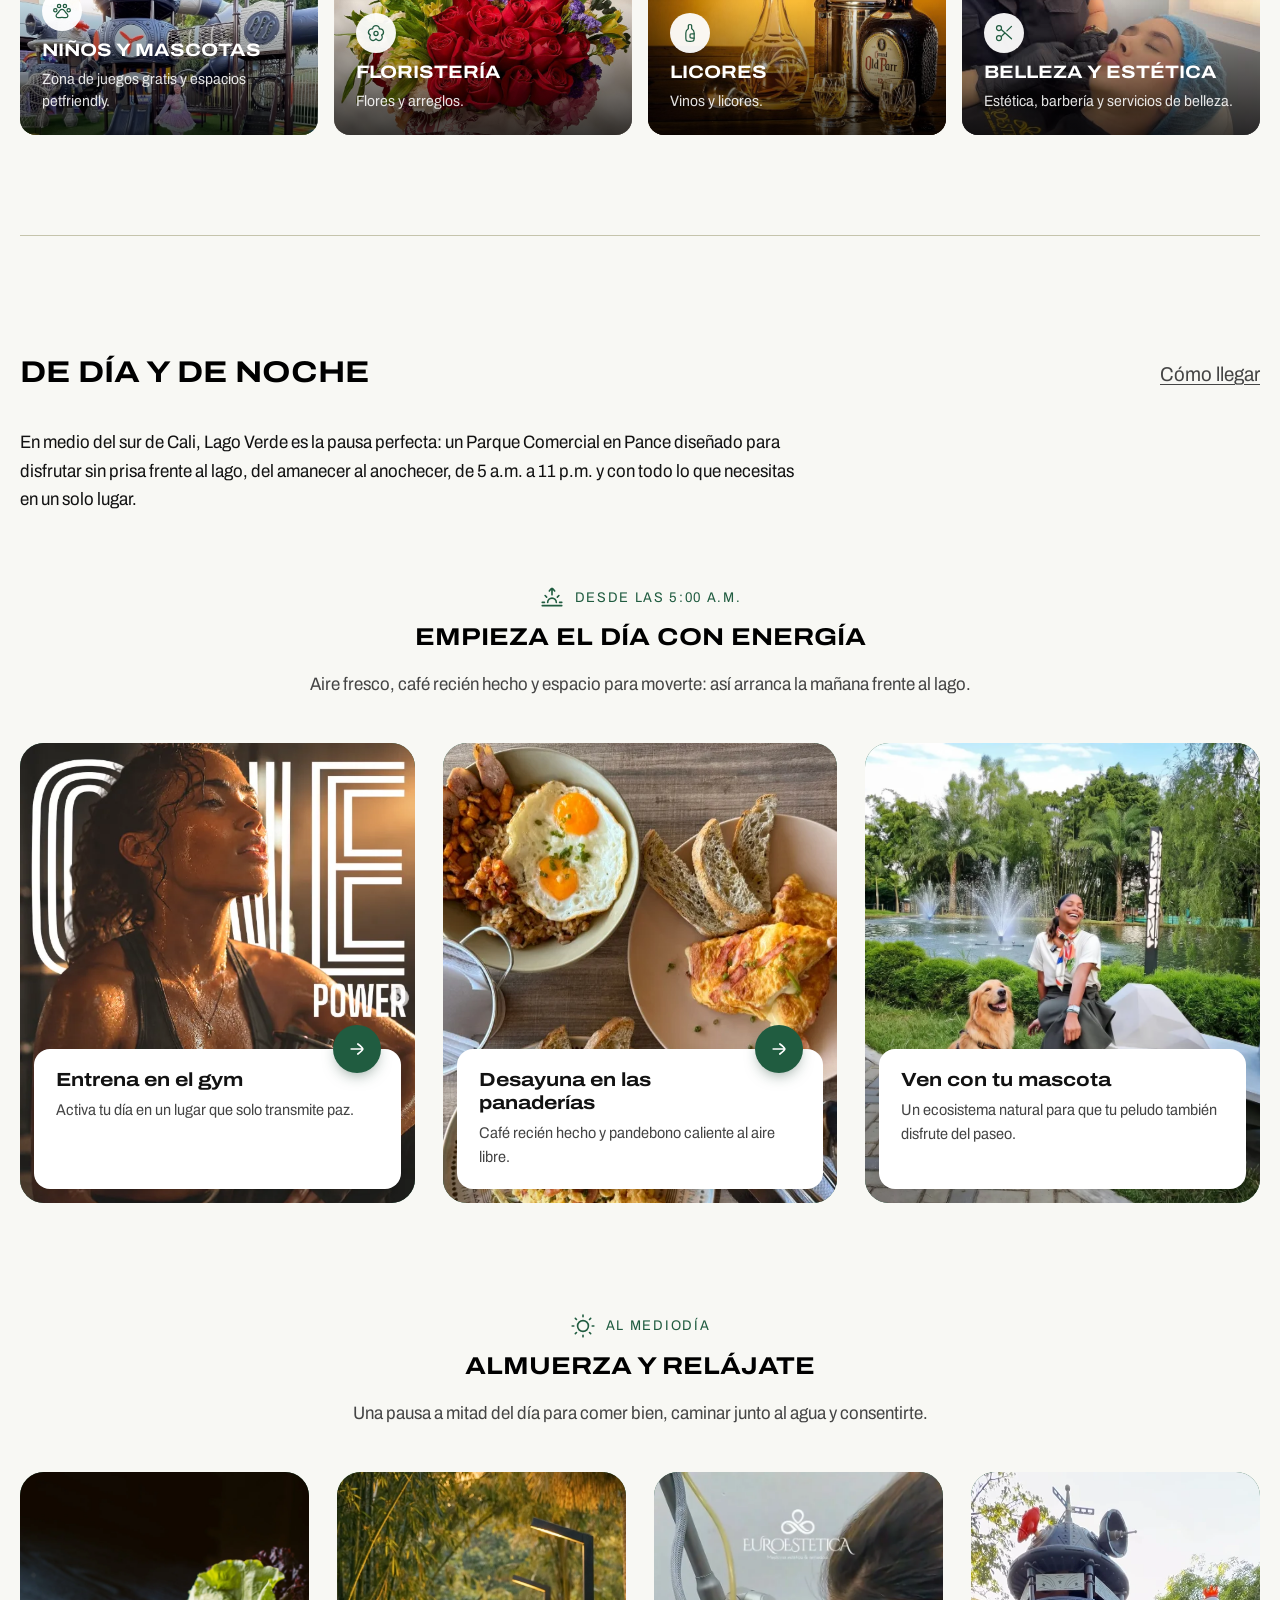
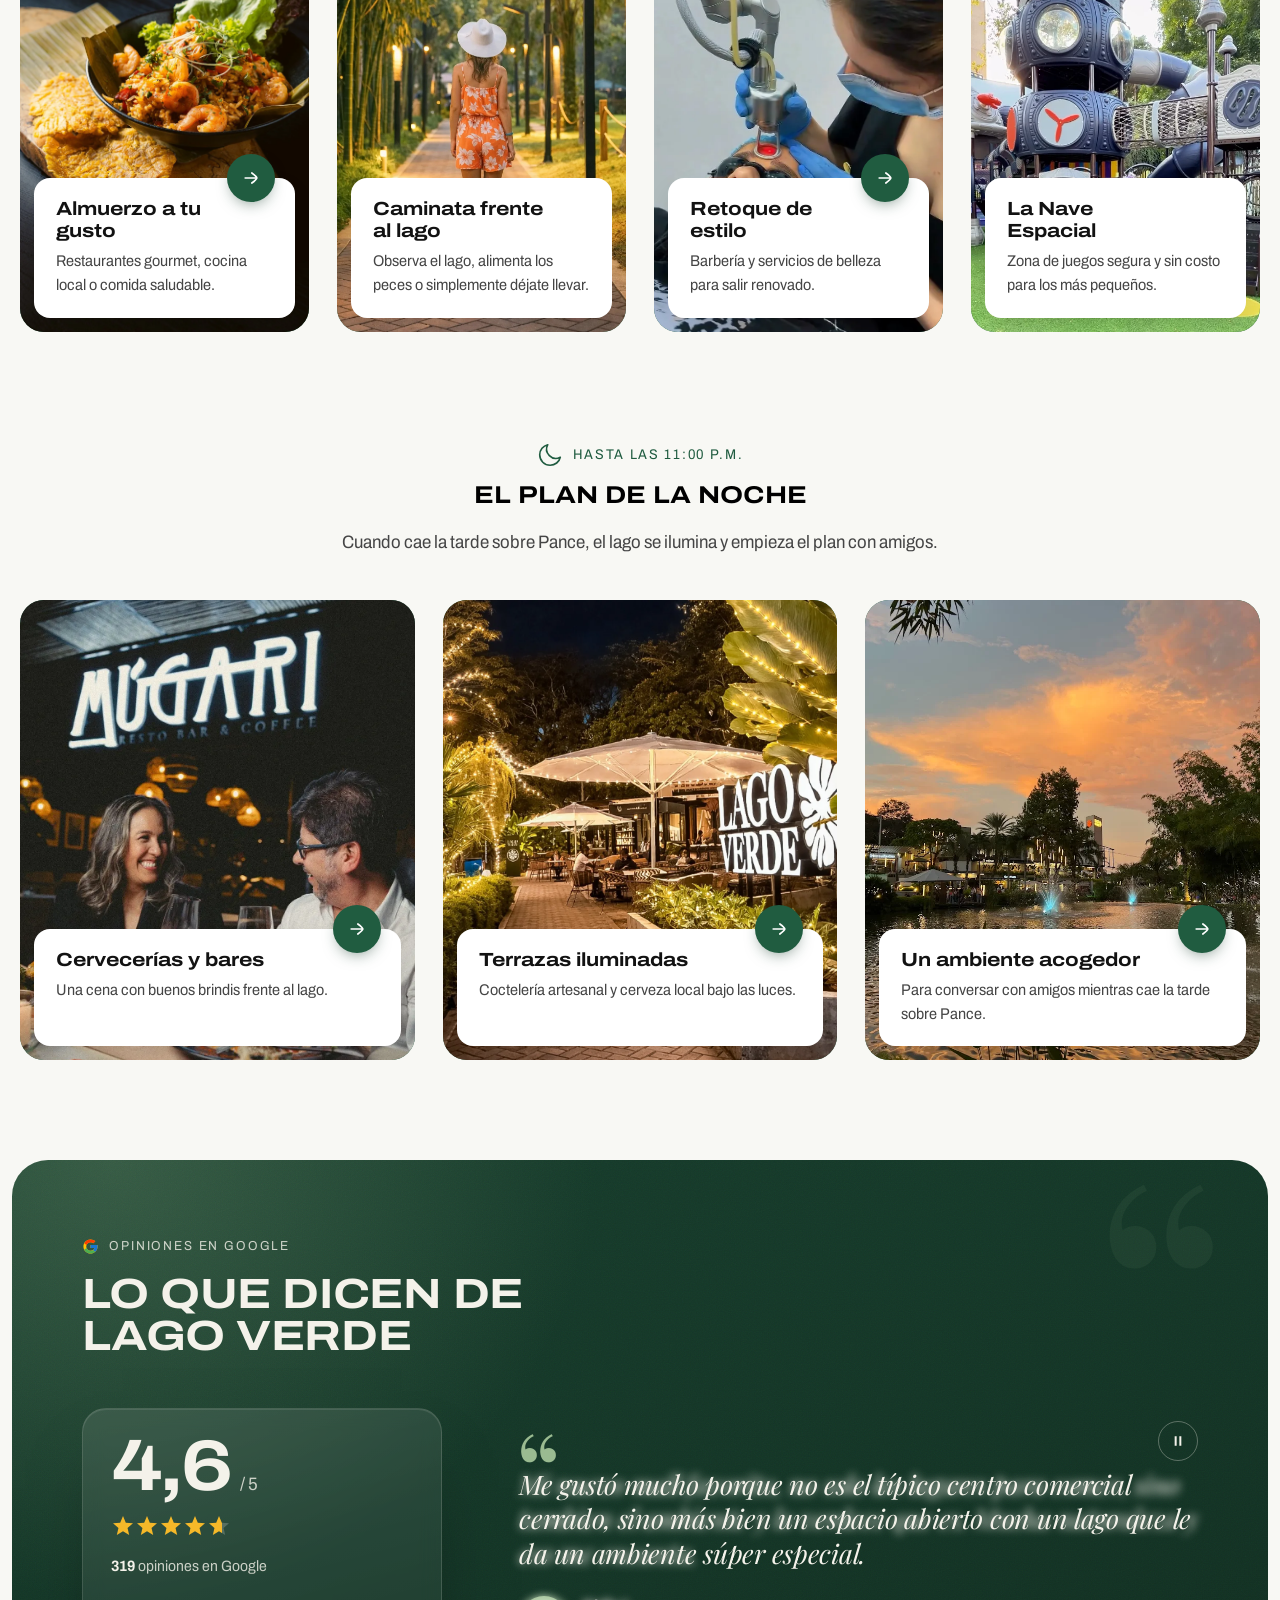
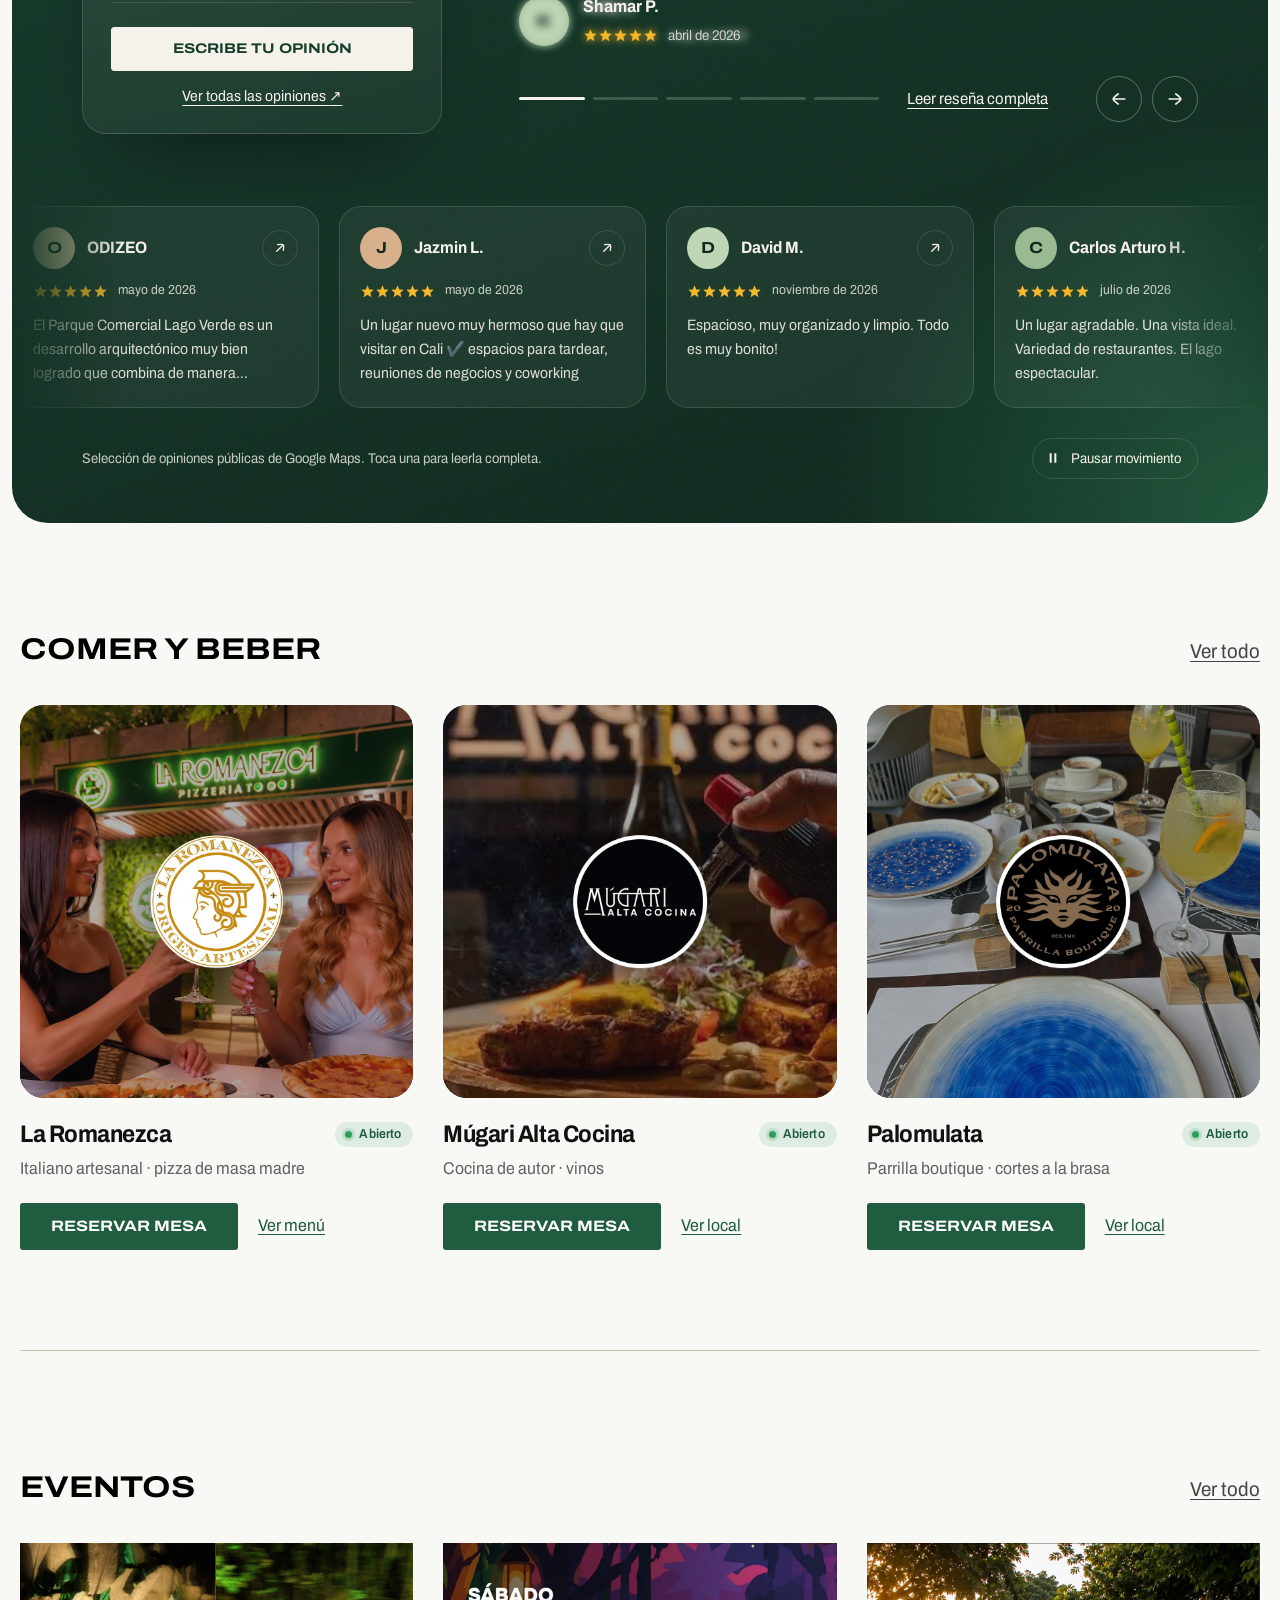
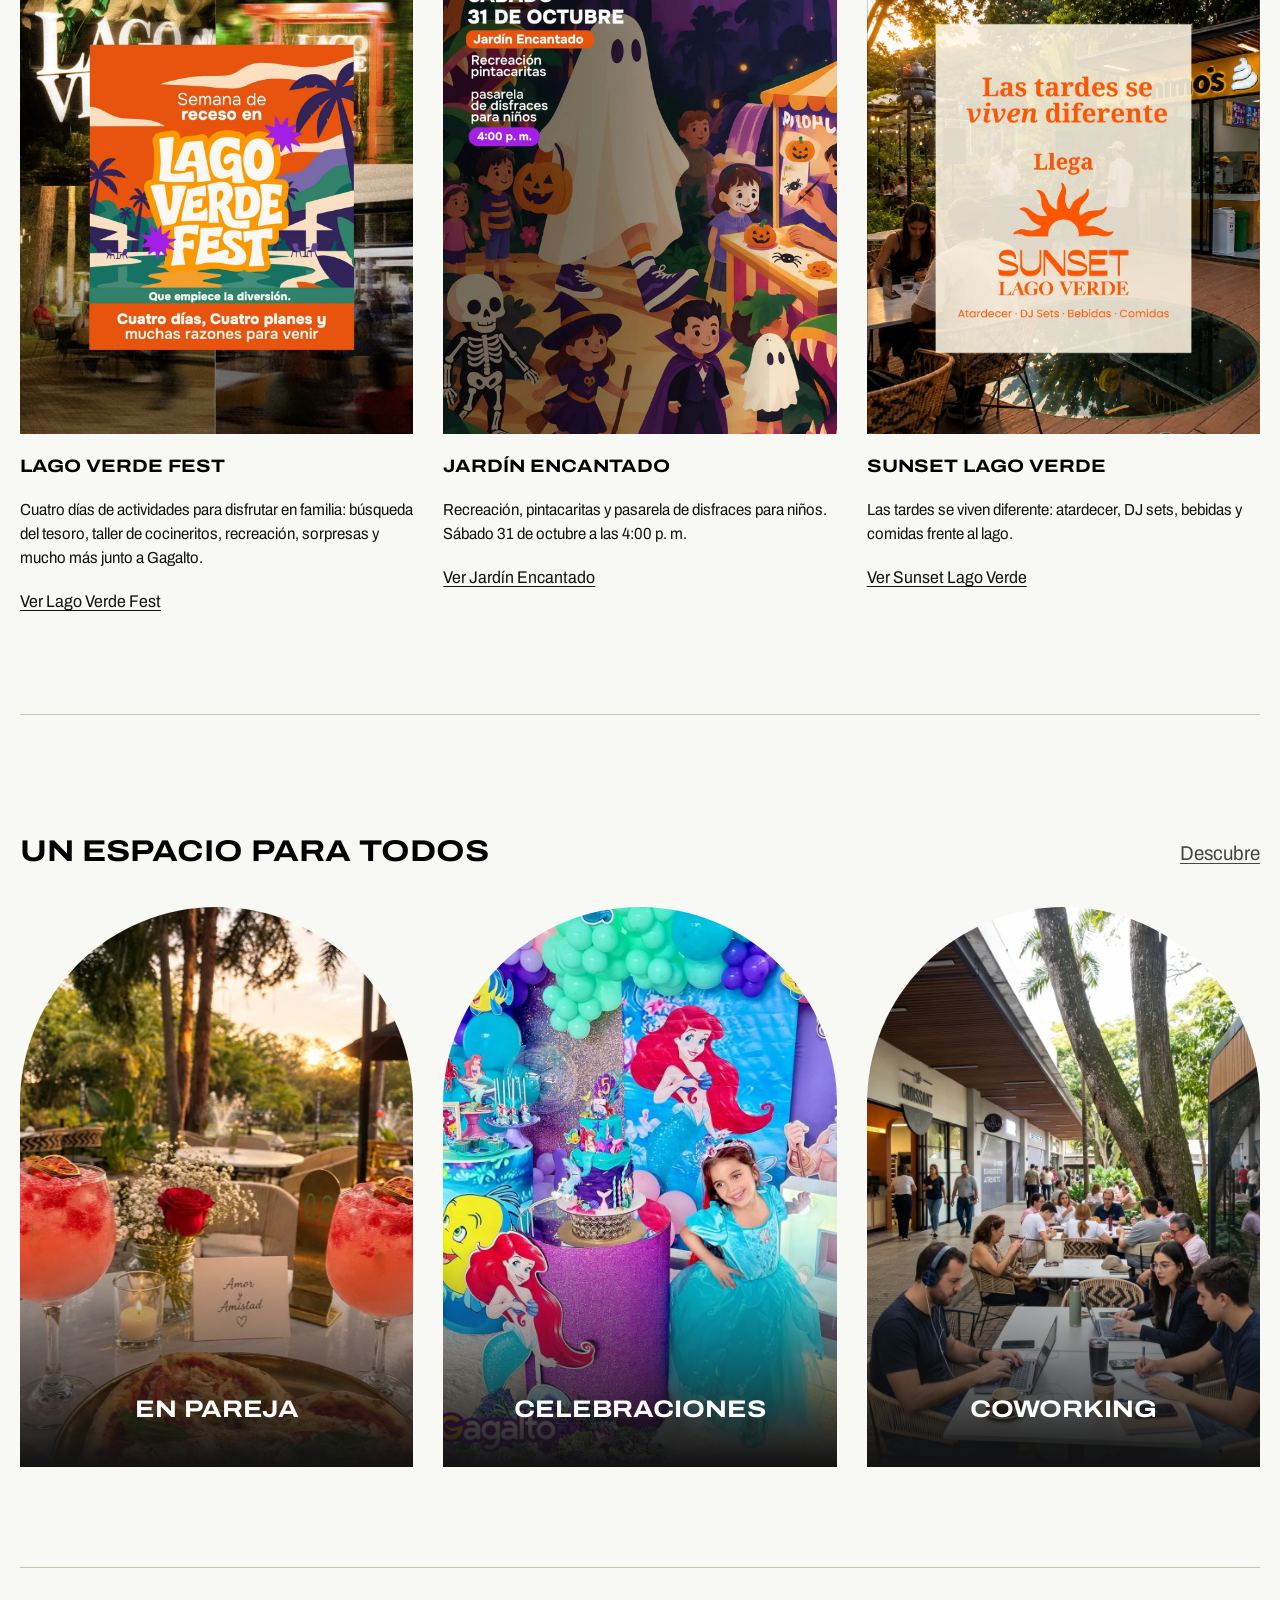
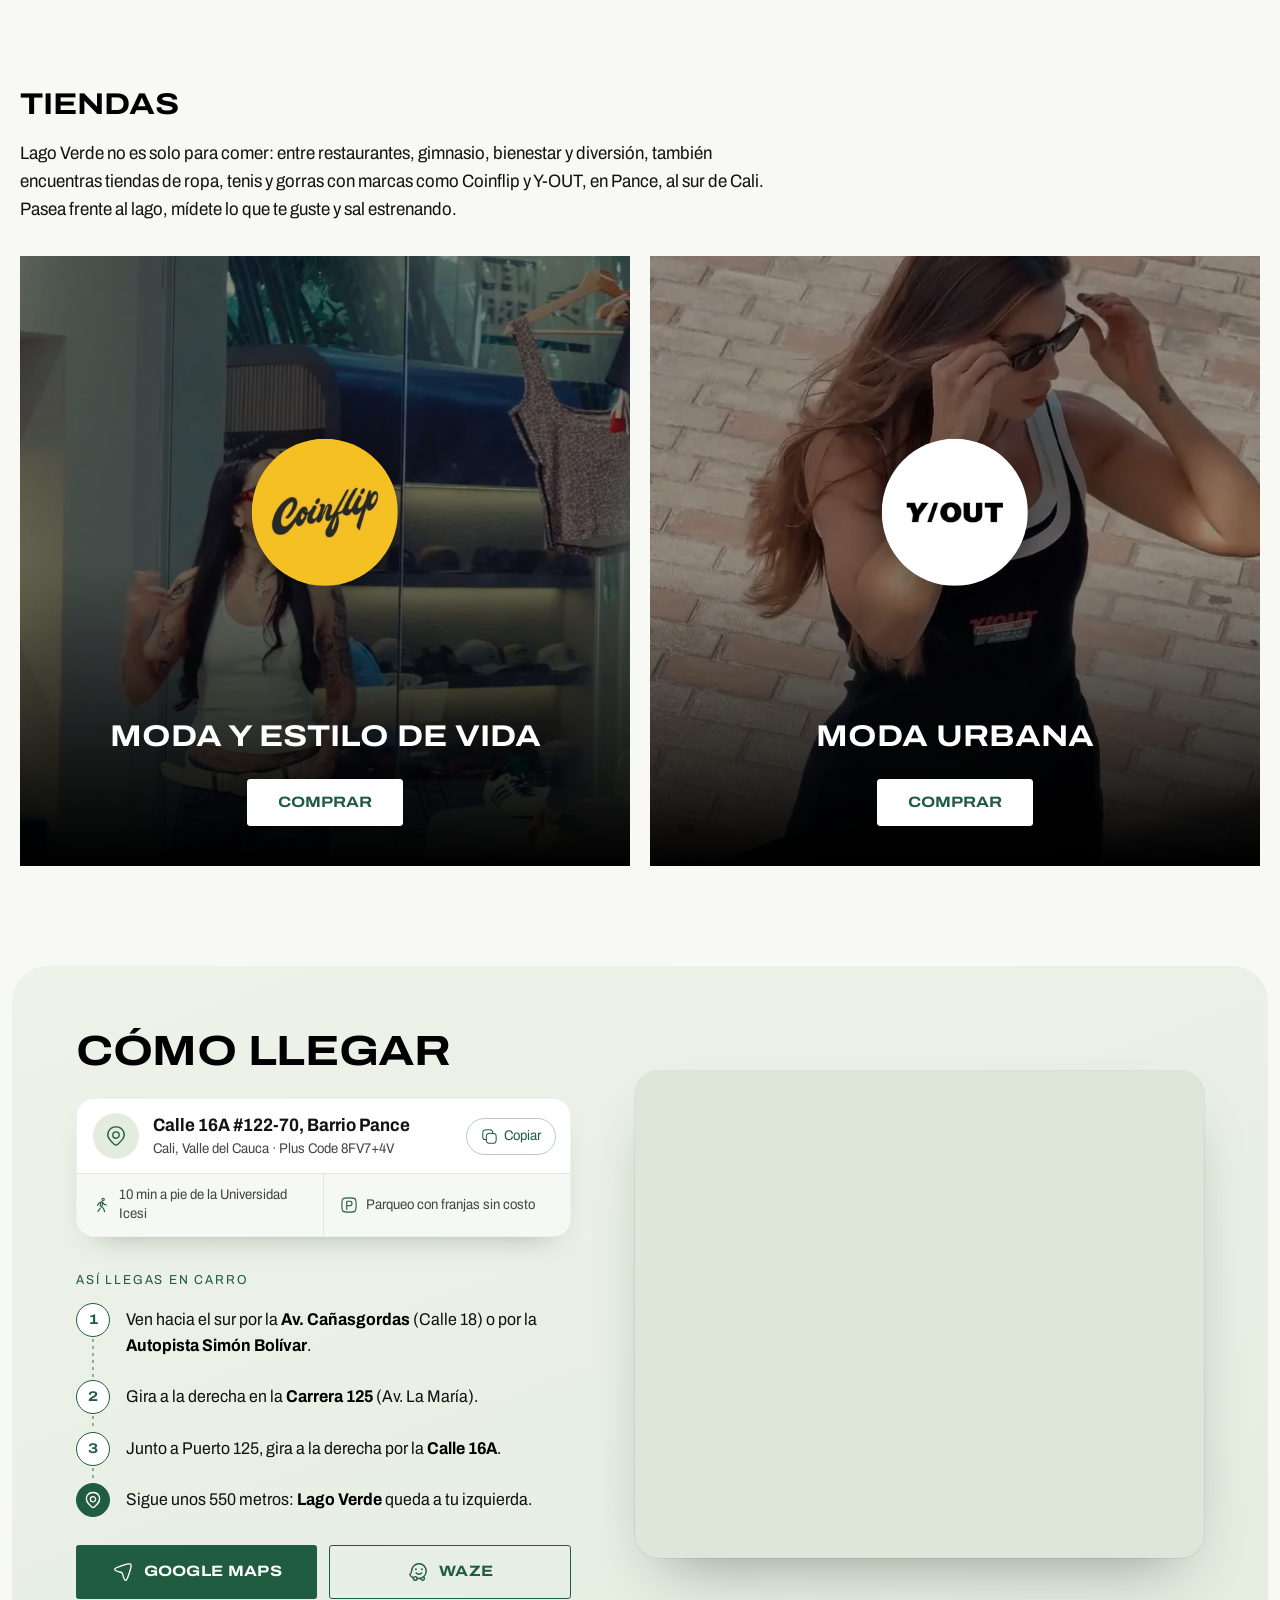
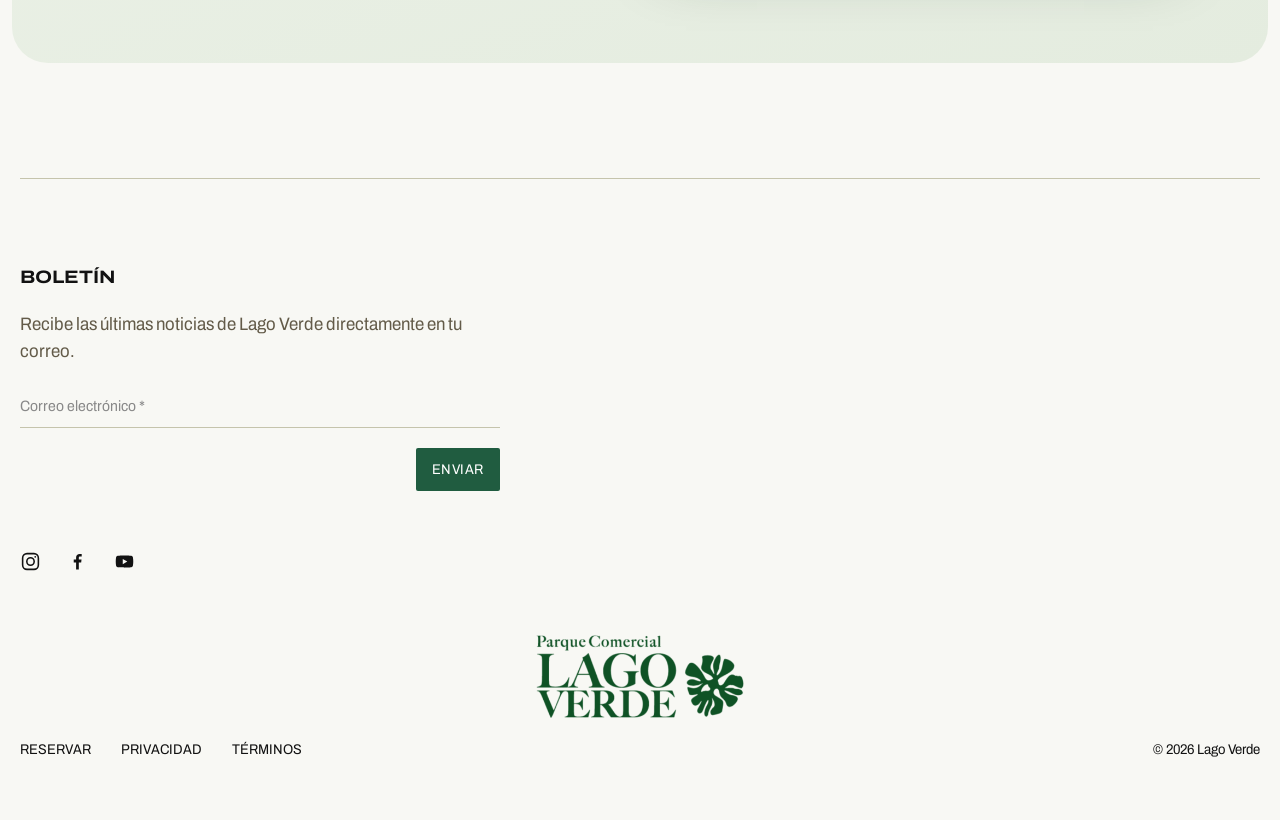
==== commit c5494df1: "Reorganize the navigation around categories and visit planning The tab bar now lists what the park h" ====
--- a/index.html
+++ b/index.html
@@ -34,14 +34,21 @@
       <a class="topbar__brand" href="index.html" aria-label="Lago Verde, inicio"><img src="assets/logo-lago-verde.png" alt="" width="768" height="308"></a>
       <ul class="tabs" aria-label="Secciones">
         <li><a href="index.html" class="is-active" aria-current="page">Inicio</a></li>
-        <li><a href="comer.html">Comer</a></li>
-        <li><a href="beber.html">Beber</a></li>
-        <li><a href="cuidarte.html">Cuidarte</a></li>
+        <li><a href="gastronomia.html">Gastronomía</a></li>
+        <li><a href="bienestar.html">Bienestar</a></li>
+        <li><a href="tiendas.html">Tiendas</a></li>
+        <li class="tabs__plan"><a href="#whats-on">Eventos</a></li>
+        <li class="tabs__plan"><a href="#dia-y-noche">Qué hacer</a></li>
       </ul>
       <div class="utility">
-        <a href="#"><svg viewBox="0 0 24 24" fill="currentColor" aria-hidden="true"><path d="M15.5 14h-.79l-.28-.27A6.47 6.47 0 0 0 16 9.5 6.5 6.5 0 1 0 9.5 16a6.47 6.47 0 0 0 4.23-1.57l.27.28v.79l5 4.99L20.49 19l-4.99-5Zm-6 0C7.01 14 5 11.99 5 9.5S7.01 5 9.5 5 14 7.01 14 9.5 11.99 14 9.5 14Z"/></svg>Buscar</a>
-        <a href="#">Contáctanos</a>
-      </div>
+        <a class="utility__text" href="#whats-on">Eventos</a>
+        <a class="utility__text" href="#dia-y-noche">Qué hacer</a>
+        <a href="#" aria-label="Buscar"><svg viewBox="0 0 24 24" fill="none" stroke="currentColor" stroke-width="1.8" stroke-linecap="round" aria-hidden="true"><circle cx="11" cy="11" r="7"/><path d="m20 20-4-4"/></svg></a>
+        <a href="#como-llegar" aria-label="Cómo llegar"><svg viewBox="0 0 24 24" fill="none" stroke="currentColor" stroke-width="1.8" stroke-linecap="round" stroke-linejoin="round" aria-hidden="true"><path d="M12 21s-7-6.2-7-11.5a7 7 0 0 1 14 0C19 14.8 12 21 12 21Z"/><circle cx="12" cy="9.5" r="2.5"/></svg></a>
+      </div>
+      <button class="topbar__toggle" aria-label="Abrir menú" aria-expanded="false">
+        <svg viewBox="0 0 24 24" fill="none" stroke="currentColor" stroke-width="1.6" aria-hidden="true"><path d="M3 6h18M3 12h18M3 18h18"/></svg>
+      </button>
     </div>
   </div>
   </div>
@@ -59,12 +66,18 @@
       </div>
       <nav class="mainmenu__nav" aria-label="Principal">
         <ul>
+          <li class="mainmenu__cat"><a href="index.html" aria-current="page">Inicio</a></li>
+          <li class="mainmenu__cat"><a href="gastronomia.html">Gastronomía</a></li>
+          <li class="mainmenu__cat"><a href="bienestar.html">Bienestar</a></li>
+          <li class="mainmenu__cat"><a href="tiendas.html">Tiendas</a></li>
           <li><a href="#whats-on">Eventos</a></li>
-          <li><a href="#categorias">Locales</a></li>
-          <li><a href="#dia-y-noche">Nosotros</a></li>
+          <li><a href="#dia-y-noche">Qué hacer</a></li>
         </ul>
       </nav>
-      <div class="mainmenu__cta"><a href="#" class="btn btn--green">Reservar mesa</a></div>
+      <div class="mainmenu__icons">
+        <a href="#" aria-label="Buscar"><svg viewBox="0 0 24 24" fill="none" stroke="currentColor" stroke-width="1.8" stroke-linecap="round" aria-hidden="true"><circle cx="11" cy="11" r="7"/><path d="m20 20-4-4"/></svg></a>
+        <a href="#como-llegar" aria-label="Cómo llegar"><svg viewBox="0 0 24 24" fill="none" stroke="currentColor" stroke-width="1.8" stroke-linecap="round" stroke-linejoin="round" aria-hidden="true"><path d="M12 21s-7-6.2-7-11.5a7 7 0 0 1 14 0C19 14.8 12 21 12 21Z"/><circle cx="12" cy="9.5" r="2.5"/></svg></a>
+      </div>
       <button class="menu-toggle" aria-label="Abrir menú" aria-expanded="false" aria-controls="mainmenu">
         <svg viewBox="0 0 24 24" fill="none" stroke="currentColor" stroke-width="1.6"><path d="M3 6h18M3 12h18M3 18h18"/></svg>
       </button>
@@ -131,7 +144,7 @@
       </div>
       <p class="categories-intro">Más de 40 locales: restaurantes, panaderías, bares, gimnasio, estética, floristería y licores reunidos frente al lago, en Pance, al sur de Cali.</p>
       <div class="bento">
-        <a class="bento__card bento__card--photo bento__card--big" style="grid-area:rest" href="#dine">
+        <a class="bento__card bento__card--photo bento__card--big" style="grid-area:rest" href="gastronomia.html">
           <img src="assets/locales/palomulata/foto.webp" alt="" loading="lazy" style="object-position: center 12%">
           <div class="bento__body">
             <span class="bento__chip"><svg aria-hidden="true" xmlns="http://www.w3.org/2000/svg" viewBox="0 0 24 24"><g fill="none" stroke="currentColor" stroke-linecap="round" stroke-width="1.5"><path stroke-linejoin="round" d="M15 10L4 21.001m14-18l-3 3c-.545.545-.818.818-.964 1.112a2 2 0 0 0 0 1.776c.146.294.419.567.964 1.112s.818.818 1.112.964a2 2 0 0 0 1.776 0c.294-.146.567-.419 1.112-.964l3-3m-2-2.002l-3 3"/><path d="M8.845 9.846c-1.365 1.365-3.237 1.706-4.944 0c-1.706-1.707-2.6-4.814-1.235-6.18c1.365-1.364 4.472-.47 6.179 1.236c1.706 1.707 1.365 3.579 0 4.944Zm0 0L20 21"/></g></svg></span>
@@ -140,7 +153,7 @@
           </div>
           <span class="bento__arrow" aria-hidden="true">→</span>
         </a>
-        <a class="bento__card bento__card--photo" style="grid-area:pan" href="#dia-y-noche">
+        <a class="bento__card bento__card--photo" style="grid-area:pan" href="gastronomia.html">
           <img src="assets/categorias/panaderia-frente-al-lago.jpg" alt="" loading="lazy">
           <div class="bento__body">
             <span class="bento__chip"><svg aria-hidden="true" xmlns="http://www.w3.org/2000/svg" viewBox="0 0 24 24"><path fill="none" stroke="currentColor" stroke-linecap="round" stroke-linejoin="round" stroke-width="1.5" d="M3.504 10.497c-.456.46-.779 1.33-1.33 3.33c-.117.423-.203.86-.163 1.297c.06.648.28 1.05.72 1.38c.468.353 1.077.44 1.664.44h1.52c1.047 0 2.146-.207 2.848-.978c.798-.877 1.005-1.85.756-2.493m.5-9.92l3.35-1.326c1.025-.405 2.257-.288 3.003.516c.363.39.594.787.665 1.306v2.063c0 1.204-.52 2.393-1.563 3.014c-.599.355-1.178.605-1.945.875M4.005 8.017c1.206-2.15 2.076-3.03 4.01-3.968c.442-.238.81-.374 1.159-.398c1.393-.095 2.141 1.546 2.708 2.808l1.008 2.243c.091.204.162.417.196.637c.157.998.003 1.499-.56 2.15l-.917.907c-.39.386-.806.774-1.332.936q-.222.068-.432.077c-.937.036-1.817-.468-2.702-.777c-1.132-.394-1.97-1.03-3.138-2.135c-.622-.985-.592-1.529 0-2.48m13.033-.472c1.177.204 1.838.323 3.007.498c.458.067.8.005 1.185-.253c.594-.399.925-1.16.693-1.836c-.227-.663-.78-1.19-1.878-1.896c-1.153-.801-1.811-1.135-3.008-1.495M2.502 17.01c.094 1.388.578 2.273 2.005 3.985c.646.661 1.117.933 1.742.999c.49.051.967-.187 1.274-.57c.378-.47.531-.857.493-1.425l-.501-2.989"/></svg></span>
@@ -149,7 +162,7 @@
           </div>
           <span class="bento__arrow" aria-hidden="true">→</span>
         </a>
-        <a class="bento__card bento__card--photo" style="grid-area:bar" href="#dia-y-noche">
+        <a class="bento__card bento__card--photo" style="grid-area:bar" href="gastronomia.html">
           <img src="assets/locales/laromanezca/foto.webp" alt="" loading="lazy">
           <div class="bento__body">
             <span class="bento__chip"><svg aria-hidden="true" xmlns="http://www.w3.org/2000/svg" viewBox="0 0 24 24"><path fill="none" stroke="currentColor" stroke-linecap="round" stroke-linejoin="round" stroke-width="1.5" d="m11.996 13l4.437-4.993C18.345 5.855 19.3 4.78 18.91 3.89C18.518 3 17.09 3 14.23 3H9.76c-2.858 0-4.287 0-4.678.89c-.392.89.564 1.965 2.476 4.117zm0 0v8m-3.5 0h7"/></svg></span>
@@ -158,7 +171,7 @@
           </div>
           <span class="bento__arrow" aria-hidden="true">→</span>
         </a>
-        <a class="bento__card bento__card--photo" style="grid-area:gym" href="#dia-y-noche">
+        <a class="bento__card bento__card--photo" style="grid-area:gym" href="bienestar.html">
           <img src="assets/categorias/gimnasio-the-one.jpg" alt="" loading="lazy" style="object-position: center 35%">
           <div class="bento__body">
             <span class="bento__chip"><svg aria-hidden="true" xmlns="http://www.w3.org/2000/svg" viewBox="0 0 24 24"><g fill="none" stroke="currentColor" stroke-width="1.5"><path stroke-linecap="round" stroke-linejoin="round" d="M7.734 13.732s.906-1.222 1.5-1.5c1.795-.84 2.16-1.206 3-3.001c.279-.595 1.5-1.5 1.5-1.5m-3.5 8.502s1.222-.906 1.5-1.5c.84-1.796 1.206-2.16 3-3.001c.595-.279 1.5-1.5 1.5-1.5"/><path d="M14.431 2.892a1.3 1.3 0 0 1 1.839-.003l4.811 4.798a1.3 1.3 0 0 1 .003 1.84l-1.528 1.533a1.3 1.3 0 0 1-1.839.003l-4.812-4.798a1.3 1.3 0 0 1-.002-1.839zM4.414 12.902a1.3 1.3 0 0 1 1.838-.003l4.812 4.798a1.3 1.3 0 0 1 .003 1.84L9.538 21.07a1.3 1.3 0 0 1-1.838.003l-4.812-4.798a1.3 1.3 0 0 1-.003-1.839z"/><path stroke-linecap="round" stroke-linejoin="round" d="M17.938 3.453c1.882-2.468 5.202.387 2.605 2.576M3.378 17.977c-2.38 1.992.62 5.182 2.69 2.489"/></g></svg></span>
@@ -176,30 +189,33 @@
           </div>
           <span class="bento__arrow" aria-hidden="true">→</span>
         </a>
-        <article class="bento__card bento__card--photo" style="grid-area:flo">
+        <a class="bento__card bento__card--photo" style="grid-area:flo" href="tiendas.html">
           <img src="assets/categorias/floristeria.jpg" alt="" loading="lazy" style="object-position: center 40%">
           <div class="bento__body">
             <span class="bento__chip"><svg aria-hidden="true" xmlns="http://www.w3.org/2000/svg" viewBox="0 0 24 24"><g fill="none" stroke="currentColor" stroke-linejoin="round" stroke-width="1.5"><path d="M14.5 12.5a2.5 2.5 0 1 1-5 0a2.5 2.5 0 0 1 5 0Z"/><path d="M12 3c2.21 0 3.998 1.917 3.998 4.127Q16.48 7 17 7a4 4 0 0 1 1.712 7.616A4 4 0 1 1 12 18.938a4 4 0 1 1-6.712-4.322a4 4 0 0 1 2.714-7.49C8.002 4.918 9.79 3 12 3Z"/></g></svg></span>
             <h3 class="display">Floristería</h3>
             <p>Flores y arreglos.</p>
           </div>
-        </article>
-        <article class="bento__card bento__card--photo" style="grid-area:bea">
+          <span class="bento__arrow" aria-hidden="true">→</span>
+        </a>
+        <a class="bento__card bento__card--photo" style="grid-area:bea" href="bienestar.html">
           <img src="assets/categorias/belleza.jpg" alt="" loading="lazy" style="object-position: center 60%">
           <div class="bento__body">
             <span class="bento__chip"><svg aria-hidden="true" xmlns="http://www.w3.org/2000/svg" viewBox="0 0 24 24"><path fill="none" stroke="currentColor" stroke-linecap="round" stroke-linejoin="round" stroke-width="1.5" d="M2.992 6a3 3 0 1 0 6 0a3 3 0 0 0-6 0m6 2l12 11m-12-3l4-4m-10 6a3 3 0 1 0 6 0a3 3 0 0 0-6 0m12.5-8.5l5.5-5.5"/></svg></span>
             <h3 class="display">Belleza y estética</h3>
             <p>Estética, barbería y servicios de belleza.</p>
           </div>
-        </article>
-        <article class="bento__card bento__card--photo" style="grid-area:lic">
+          <span class="bento__arrow" aria-hidden="true">→</span>
+        </a>
+        <a class="bento__card bento__card--photo" style="grid-area:lic" href="tiendas.html">
           <img src="assets/categorias/licores.jpg" alt="" loading="lazy">
           <div class="bento__body">
             <span class="bento__chip"><svg aria-hidden="true" xmlns="http://www.w3.org/2000/svg" viewBox="0 0 24 24"><g fill="none" stroke="currentColor" stroke-linecap="round" stroke-linejoin="round" stroke-width="1.5"><path d="M14 6.485V4c0-.943 0-1.414-.293-1.707S12.943 2 12 2s-1.414 0-1.707.293S10 3.057 10 4v2.485c0 .322-.16.622-.429.8A5.78 5.78 0 0 0 7 12.092V17c0 1.87 0 2.804.402 3.5A3 3 0 0 0 8.5 21.598C9.196 22 10.13 22 12 22s2.804 0 3.5-.402a3 3 0 0 0 1.098-1.098C17 19.804 17 18.87 17 17v-4.91c0-1.93-.965-3.733-2.571-4.804A.96.96 0 0 1 14 6.485"/><path d="M17 13h-2.5c-.935 0-1.402 0-1.75.201a1.5 1.5 0 0 0-.549.549C12 14.098 12 14.565 12 15.5s0 1.402.201 1.75a1.5 1.5 0 0 0 .549.549c.348.201.815.201 1.75.201H17"/></g></svg></span>
             <h3 class="display">Licores</h3>
             <p>Vinos y licores.</p>
           </div>
-        </article>
+          <span class="bento__arrow" aria-hidden="true">→</span>
+        </a>
       </div>
     </section>
 
@@ -220,7 +236,7 @@
             <p>Aire fresco, café recién hecho y espacio para moverte: así arranca la mañana frente al lago.</p>
           </header>
           <div class="activities">
-            <a class="activity" href="cuidarte.html">
+            <a class="activity" href="bienestar.html">
               <img class="activity__img" loading="lazy" src="assets/momentos/manana/gym.webp" alt="Mujer descansando tras entrenar en The One Wellness Club" style="object-position: center 20%">
               <div class="activity__card">
                 <span class="activity__arrow" aria-hidden="true"><svg xmlns="http://www.w3.org/2000/svg" viewBox="0 0 24 24"><path fill="none" stroke="currentColor" stroke-linecap="round" stroke-linejoin="round" stroke-width="2" d="M18.5 12H5m8 6s6-4.419 6-6s-6-6-6-6"/></svg></span>
@@ -228,7 +244,7 @@
                 <p>Activa tu día en un lugar que solo transmite paz.</p>
               </div>
             </a>
-            <a class="activity" href="comer.html">
+            <a class="activity" href="gastronomia.html">
               <img class="activity__img" loading="lazy" src="assets/momentos/manana/desayuno.webp" alt="Mesa de desayuno vista desde arriba con huevos fritos, omelette, huevos revueltos y pan tostado" style="object-position: center 10%">
               <div class="activity__card">
                 <span class="activity__arrow" aria-hidden="true"><svg xmlns="http://www.w3.org/2000/svg" viewBox="0 0 24 24"><path fill="none" stroke="currentColor" stroke-linecap="round" stroke-linejoin="round" stroke-width="2" d="M18.5 12H5m8 6s6-4.419 6-6s-6-6-6-6"/></svg></span>
@@ -253,7 +269,7 @@
             <p>Una pausa a mitad del día para comer bien, caminar junto al agua y consentirte.</p>
           </header>
           <div class="activities">
-            <a class="activity" href="comer.html">
+            <a class="activity" href="gastronomia.html">
               <img class="activity__img" loading="lazy" src="assets/momentos/tarde/almuerzo.webp" alt="Arroz con camarones en cazuela negra, con patacones y lechuga sobre una tabla de madera" style="object-position: center 55%">
               <div class="activity__card">
                 <span class="activity__arrow" aria-hidden="true"><svg xmlns="http://www.w3.org/2000/svg" viewBox="0 0 24 24"><path fill="none" stroke="currentColor" stroke-linecap="round" stroke-linejoin="round" stroke-width="2" d="M18.5 12H5m8 6s6-4.419 6-6s-6-6-6-6"/></svg></span>
@@ -268,7 +284,7 @@
                 <p>Observa el lago, alimenta los peces o simplemente déjate llevar.</p>
               </div>
             </div>
-            <a class="activity" href="cuidarte.html">
+            <a class="activity" href="bienestar.html">
               <img class="activity__img" loading="lazy" src="assets/momentos/tarde/retoque.webp" alt="Especialista de Euroestética aplicando un tratamiento láser facial" style="object-position: center bottom">
               <div class="activity__card">
                 <span class="activity__arrow" aria-hidden="true"><svg xmlns="http://www.w3.org/2000/svg" viewBox="0 0 24 24"><path fill="none" stroke="currentColor" stroke-linecap="round" stroke-linejoin="round" stroke-width="2" d="M18.5 12H5m8 6s6-4.419 6-6s-6-6-6-6"/></svg></span>
@@ -292,7 +308,7 @@
             <p>Cuando cae la tarde sobre Pance, el lago se ilumina y empieza el plan con amigos.</p>
           </header>
           <div class="activities">
-            <a class="activity" href="beber.html">
+            <a class="activity" href="gastronomia.html">
               <img class="activity__img" loading="lazy" src="assets/momentos/noche/bares.webp" alt="Pareja brindando con vino en Múgari, con el letrero iluminado del restaurante al fondo" style="object-position: center 45%">
               <div class="activity__card">
                 <span class="activity__arrow" aria-hidden="true"><svg xmlns="http://www.w3.org/2000/svg" viewBox="0 0 24 24"><path fill="none" stroke="currentColor" stroke-linecap="round" stroke-linejoin="round" stroke-width="2" d="M18.5 12H5m8 6s6-4.419 6-6s-6-6-6-6"/></svg></span>
@@ -300,7 +316,7 @@
                 <p>Una cena con buenos brindis frente al lago.</p>
               </div>
             </a>
-            <a class="activity" href="beber.html">
+            <a class="activity" href="gastronomia.html">
               <img class="activity__img" loading="lazy" src="assets/momentos/noche/terrazas.webp" alt="Terraza de Lago Verde de noche, con sombrillas y plantas cubiertas de luces junto al letrero del parque" style="object-position: center 55%">
               <div class="activity__card">
                 <span class="activity__arrow" aria-hidden="true"><svg xmlns="http://www.w3.org/2000/svg" viewBox="0 0 24 24"><path fill="none" stroke="currentColor" stroke-linecap="round" stroke-linejoin="round" stroke-width="2" d="M18.5 12H5m8 6s6-4.419 6-6s-6-6-6-6"/></svg></span>
@@ -308,7 +324,7 @@
                 <p>Coctelería artesanal y cerveza local bajo las luces.</p>
               </div>
             </a>
-            <a class="activity" href="beber.html">
+            <a class="activity" href="gastronomia.html">
               <img class="activity__img" loading="lazy" src="assets/momentos/noche/ambiente.webp" alt="Atardecer sobre el lago de Lago Verde con sus fuentes iluminadas y las terrazas al fondo" style="object-position: center 55%">
               <div class="activity__card">
                 <span class="activity__arrow" aria-hidden="true"><svg xmlns="http://www.w3.org/2000/svg" viewBox="0 0 24 24"><path fill="none" stroke="currentColor" stroke-linecap="round" stroke-linejoin="round" stroke-width="2" d="M18.5 12H5m8 6s6-4.419 6-6s-6-6-6-6"/></svg></span>
@@ -541,7 +557,7 @@
     <section id="dine">
       <div class="section-head reveal">
         <h2 class="display">Comer y beber</h2>
-        <a class="link link--lg" href="comer.html">Ver todo</a>
+        <a class="link link--lg" href="gastronomia.html">Ver todo</a>
       </div>
       <div class="grid-3">
         <article class="resto">
--- a/assets/css/styles.css
+++ b/assets/css/styles.css
@@ -1,4 +1,4 @@
-/* Shared styles for every Lago Verde page (index, comer, beber, cuidarte). */
+/* Shared styles for every Lago Verde page (index, gastronomia, bienestar, tiendas). */
 @font-face { font-family: "Trade Gothic LT Std Bold Extended"; font-weight: 700; font-display: swap;
   src: local("Trade Gothic LT Std Bold Extended"), local("TradeGothicLTStd-BdExt"); }
 @font-face { font-family: "TradeGothic LT Regular"; font-weight: 400; font-display: swap;
@@ -95,12 +95,17 @@
 }
 .tabs a:hover { color: var(--c-text); }
 .tabs a.is-active { background: var(--c-primary); color: var(--c-white); }
-.utility { display: flex; gap: 20px; }
-.utility a {
-  display: inline-flex; align-items: center; gap: 4px; padding: 12px 0;
-  font-size: 14px; letter-spacing: .03em; text-transform: uppercase; text-decoration: none; color: var(--c-text);
-}
-.utility svg { width: 16px; height: 16px; }
+/* Search / directions icons: at the top of the page they sit in the main menu over the hero;
+   the tab bar only shows its own copy once it floats (.is-stuck), so they stay in view on scroll. */
+.utility { display: none; align-items: center; gap: 8px; }
+.utility a { display: flex; padding: 8px; color: var(--c-text); transition: opacity .2s ease; }
+.utility a:hover { opacity: .6; }
+.utility svg { width: 22px; height: 22px; }
+.utility .utility__text { padding: 8px 10px; font-size: 14px; letter-spacing: .03em; text-transform: uppercase; text-decoration: none; }
+/* Only used inside the phone dropdown (see the 767px query) */
+.tabs__plan, .mainmenu__cat { display: none; }
+.topbar__toggle { display: none; background: none; border: 0; padding: 8px; color: var(--c-text); cursor: pointer; line-height: 0; }
+.topbar__toggle svg { width: 24px; height: 24px; }
 
 /* Floating tab bar: once the hero's main menu scrolls away, JS adds .is-stuck and the
    tab bar becomes a white rounded bar fixed at the top (with the logo). */
@@ -120,7 +125,7 @@
 }
 .topbar.is-stuck .tabs a:hover { color: var(--c-text); border-color: var(--c-text); }
 .topbar.is-stuck .tabs a.is-active { color: var(--c-white); border-color: var(--c-primary); }
-.topbar.is-stuck .utility { flex: none; }
+.topbar.is-stuck .utility { display: flex; flex: none; }
 @media (prefers-reduced-motion: reduce) { .topbar.is-stuck { animation: none; } }
 
 /* ===== Header: announcement bar ===== */
@@ -146,8 +151,11 @@
   transition: opacity .2s ease;
 }
 .mainmenu__nav a:hover { opacity: .75; }
-.mainmenu__cta { flex: 0 0 20%; display: flex; justify-content: flex-end; }
-.mainmenu__cta .btn { font-size: 14px; border-radius: 2px; padding: 14px 30px; }
+/* Right column, same width as the logo's, so the links stay centred */
+.mainmenu__icons { flex: 0 0 20%; display: flex; justify-content: flex-end; align-items: center; gap: 6px; }
+.mainmenu__icons a { display: flex; padding: 8px; color: var(--c-white); transition: opacity .2s ease; }
+.mainmenu__icons a:hover { opacity: .75; }
+.mainmenu__icons svg { width: 26px; height: 26px; filter: drop-shadow(0 1px 6px rgba(0,0,0,.35)); }
 .menu-toggle { display: none; background: none; border: 0; padding: 6px; color: var(--c-white); cursor: pointer; }
 .menu-toggle svg { width: 28px; height: 28px; }
 @keyframes menu-drop { from { transform: translateY(-130%); } to { transform: none; } }
@@ -275,7 +283,7 @@
 .status--closed { background: #ECECE5; color: var(--c-grey-dark); }
 .status--closed::before { background: var(--c-grey); box-shadow: none; }
 
-/* ===== Category pages (comer.html, beber.html, cuidarte.html) ===== */
+/* ===== Category pages (gastronomia.html, bienestar.html, tiendas.html) ===== */
 .hero--page { height: clamp(380px, 56vh, 560px); min-height: 0; }
 .directory__bar {
   display: flex; flex-wrap: wrap; align-items: center; justify-content: space-between; gap: 16px 30px; margin-bottom: 50px;
@@ -852,10 +860,12 @@
   .topbar.is-stuck .container { height: 60px; padding: 0 16px; gap: 12px; }
   .topbar.is-stuck .topbar__brand img { height: 34px; }
   .topbar.is-stuck .tabs a { padding: 9px 14px; }
+  .utility .utility__text { display: none; }
   .mainmenu__logo { flex: 1; }
   .brand img { height: 54px; }
   .mainmenu .container { height: 76px; }
-  .mainmenu__nav, .mainmenu__cta { display: none; }
+  .mainmenu__nav { display: none; }
+  .mainmenu__icons { flex: none; gap: 2px; margin-right: 6px; }
   .menu-toggle { display: block; }
   .mainmenu.is-open .mainmenu__nav {
     display: block; position: absolute; top: 76px; left: 0; right: 0; background: var(--c-primary); padding: 10px 20px;
@@ -877,17 +887,29 @@
   .newsletter { flex-basis: 100%; }
 }
 @media (max-width: 767px) {
-  .topbar .utility { display: none; }
-  .tabs { width: 100%; justify-content: space-between; }
-  .tabs a { font-size: 14px; padding: 0 7px; }
-  /* Phones: the floating bar holds just the four tabs */
+  /* Phones: no tab row. At the top the hero menu shows logo, icons and hamburger (its panel
+     also lists the categories); on scroll the floating bar shows the same, and its hamburger
+     opens the tabs as a dropdown. */
+  .topbar-slot { min-height: 0; }
+  .topbar:not(.is-stuck) { display: none; }
+  .mainmenu__cat { display: block; }
+  .mainmenu__cat + li:not(.mainmenu__cat) { margin-top: 6px; padding-top: 6px; border-top: 1px solid rgba(255,255,255,.25); }
+  .mainmenu__nav a[aria-current="page"] { text-decoration: underline; text-underline-offset: 6px; }
   .topbar.is-stuck { top: 8px; padding: 0 10px; }
-  .topbar.is-stuck .container { height: 52px; padding: 0 6px; border-radius: 14px; }
-  .topbar.is-stuck .topbar__brand { display: none; }
-  .topbar.is-stuck .tabs { justify-content: space-between; gap: 0; }
-  .topbar.is-stuck .tabs a { padding: 8px 10px; font-size: 13px; letter-spacing: .08em; }
+  .topbar.is-stuck .container { position: relative; height: 56px; padding: 0 4px 0 14px; gap: 2px; border-radius: 14px; }
+  .topbar.is-stuck .topbar__brand { flex: 1; }
+  .topbar.is-stuck .tabs { display: none; }
+  .topbar.is-stuck .topbar__toggle { display: block; }
+  .topbar.is-open .tabs {
+    display: flex; flex-direction: column; align-items: stretch; gap: 2px;
+    position: absolute; top: calc(100% + 8px); left: 0; right: 0; padding: 10px;
+    background: var(--c-white); border-radius: 14px; box-shadow: 0 10px 30px rgba(18,18,18,.12), 0 1px 3px rgba(18,18,18,.08);
+  }
+  .topbar.is-open .tabs a { padding: 12px 16px; font-size: 15px; letter-spacing: .08em; border-radius: 10px; }
+  .topbar.is-open .tabs__plan { display: block; }
+  .topbar.is-open .tabs li:not(.tabs__plan) + .tabs__plan { margin-top: 6px; padding-top: 6px; border-top: 1px solid rgba(18,18,18,.1); }
   .announcement a { font-size: 12px; }
-  .hero { height: calc(100vh - 82px - 67px); }
+  .hero { height: calc(100vh - 36px - 67px); }
   .hero__chips li { font-size: 11px; padding: 5px 9px; letter-spacing: .06em; }
   .hero__content-wrap { padding: calc(var(--menu-h) + 16px) 20px 48px; }
   .hero__buttons { flex-direction: column; align-items: stretch; }
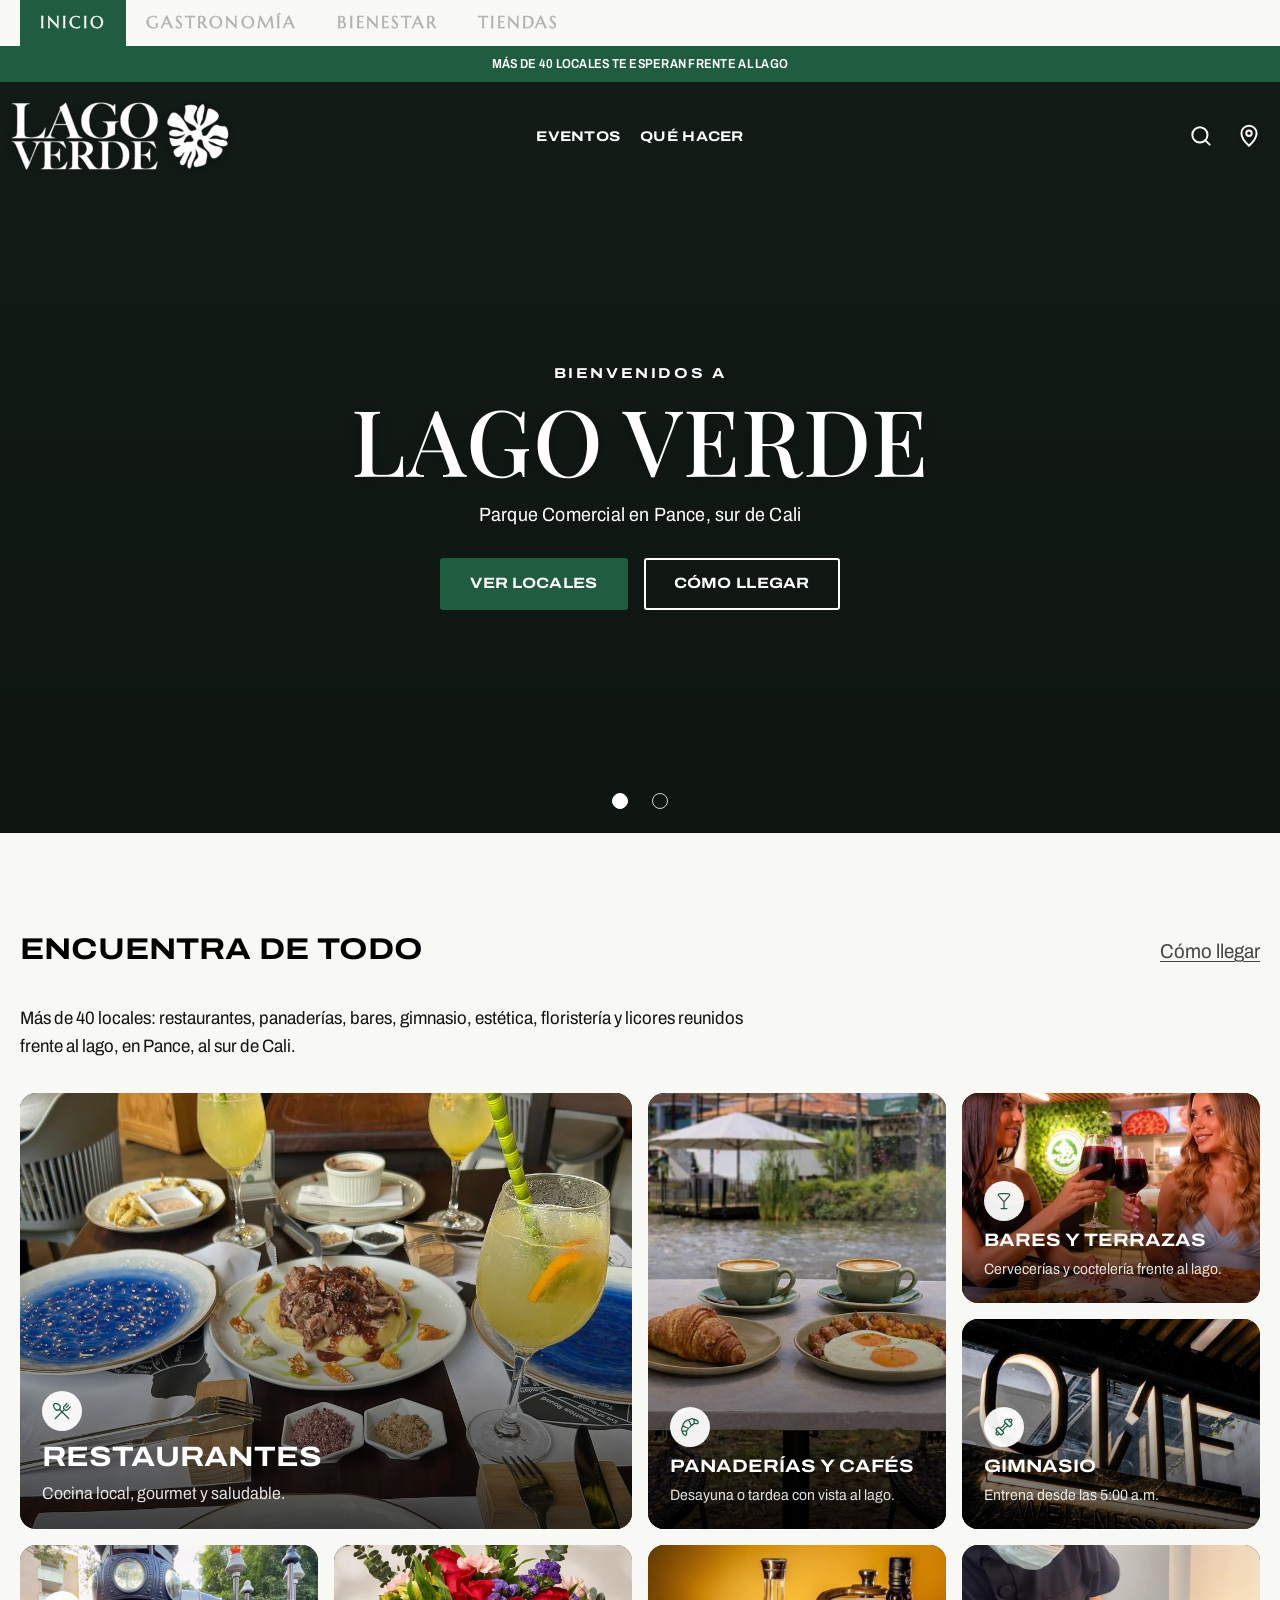
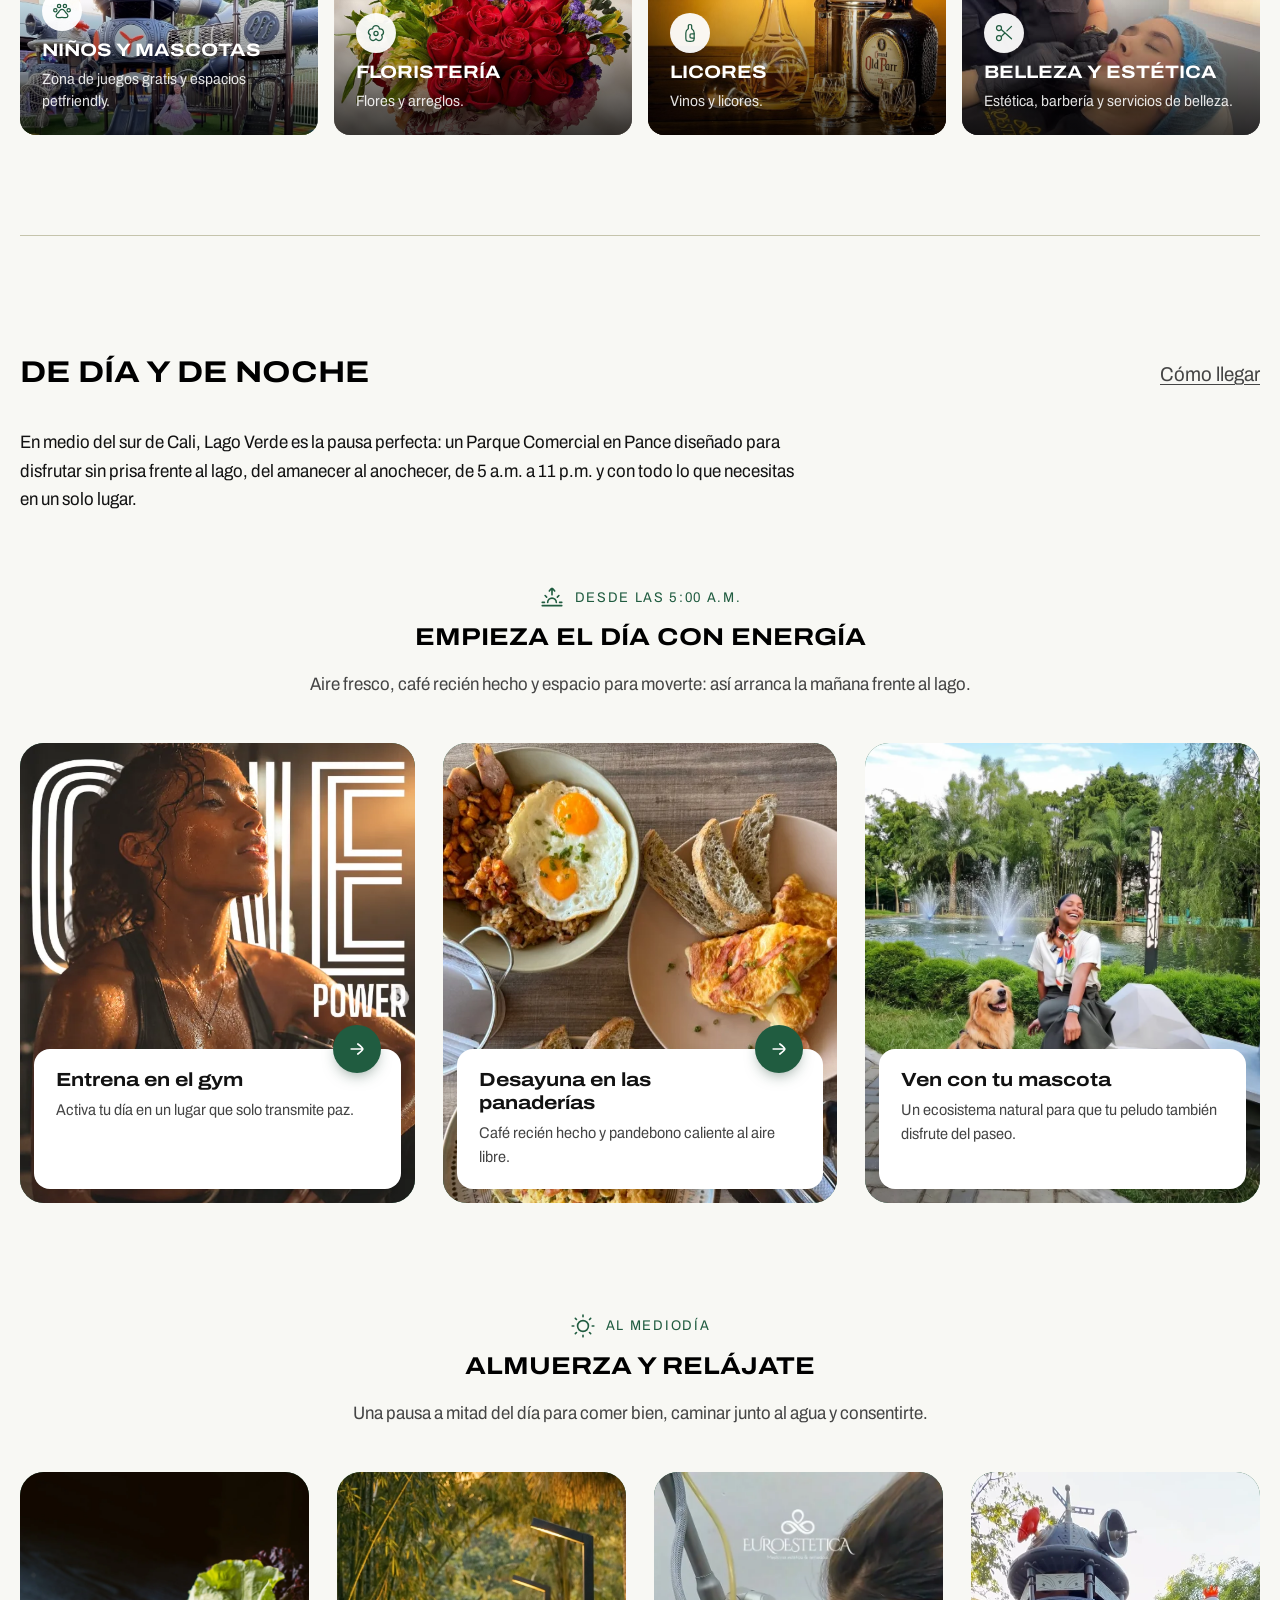
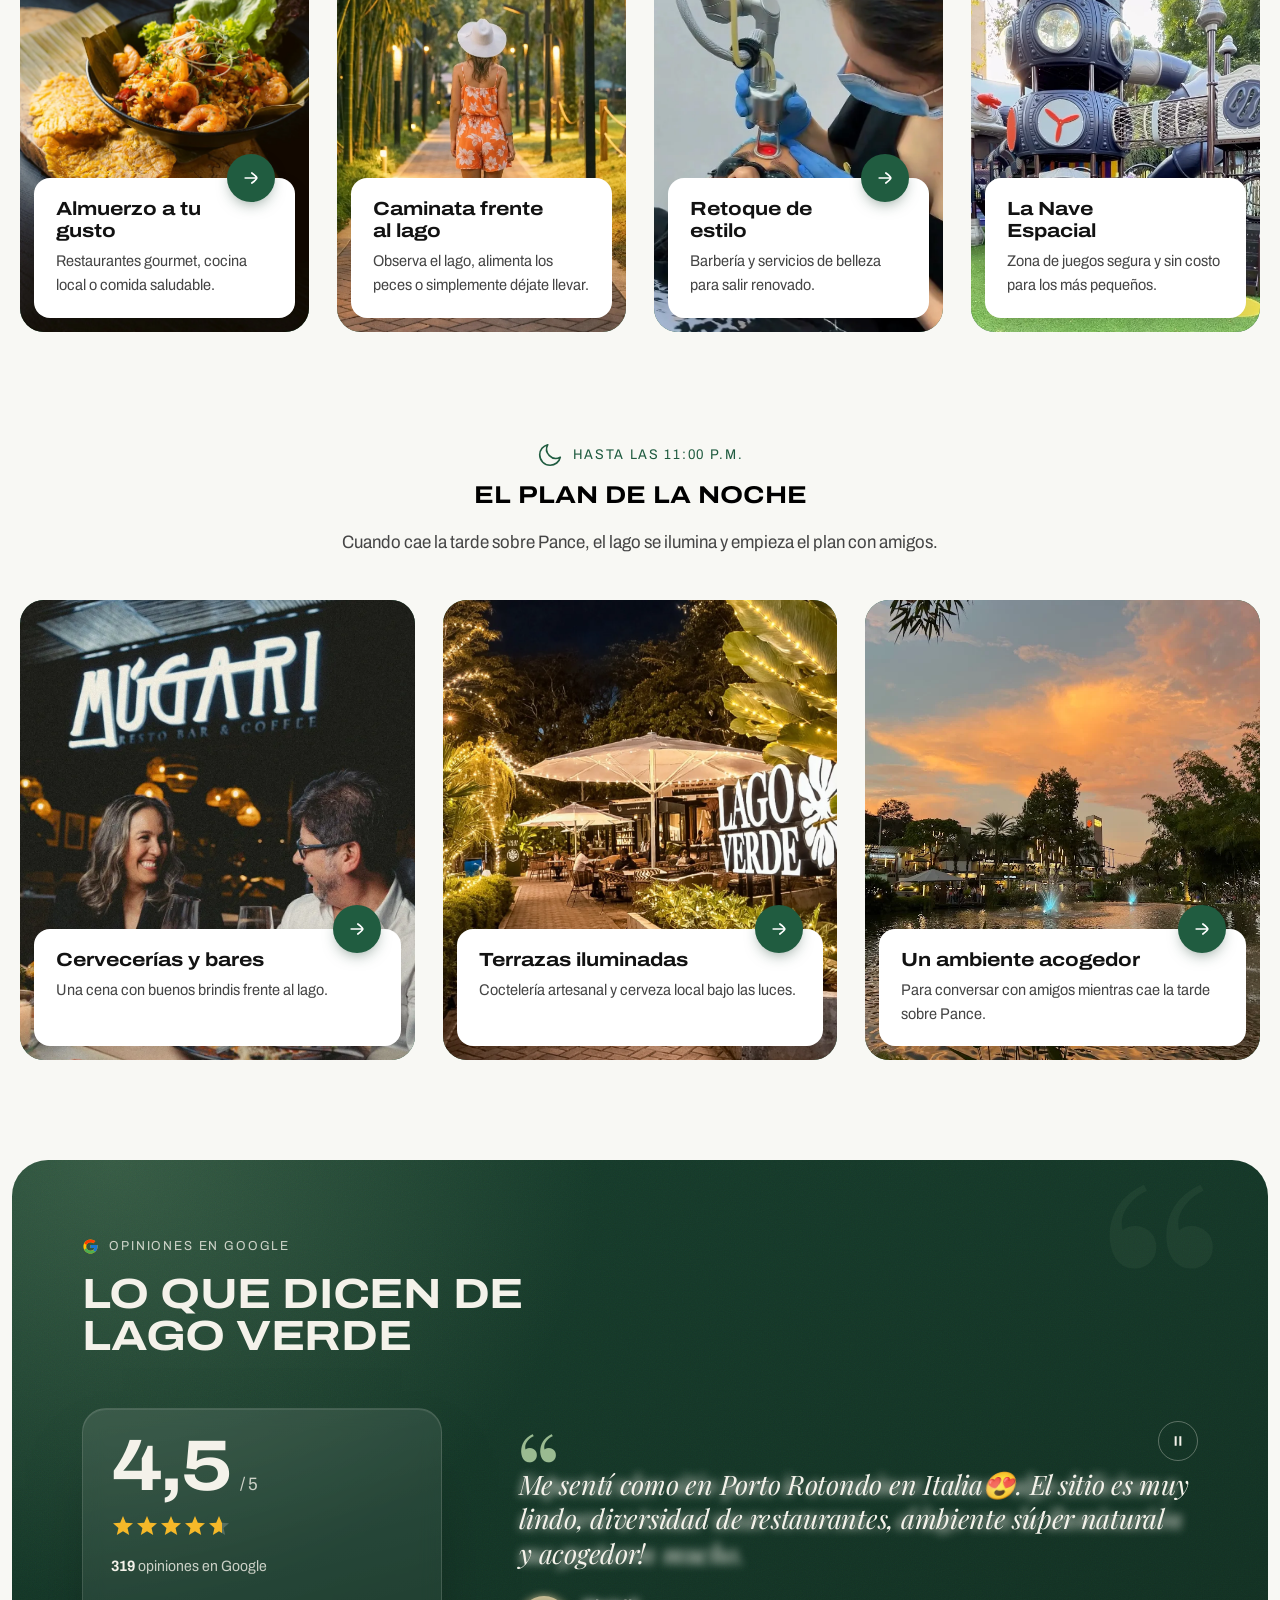
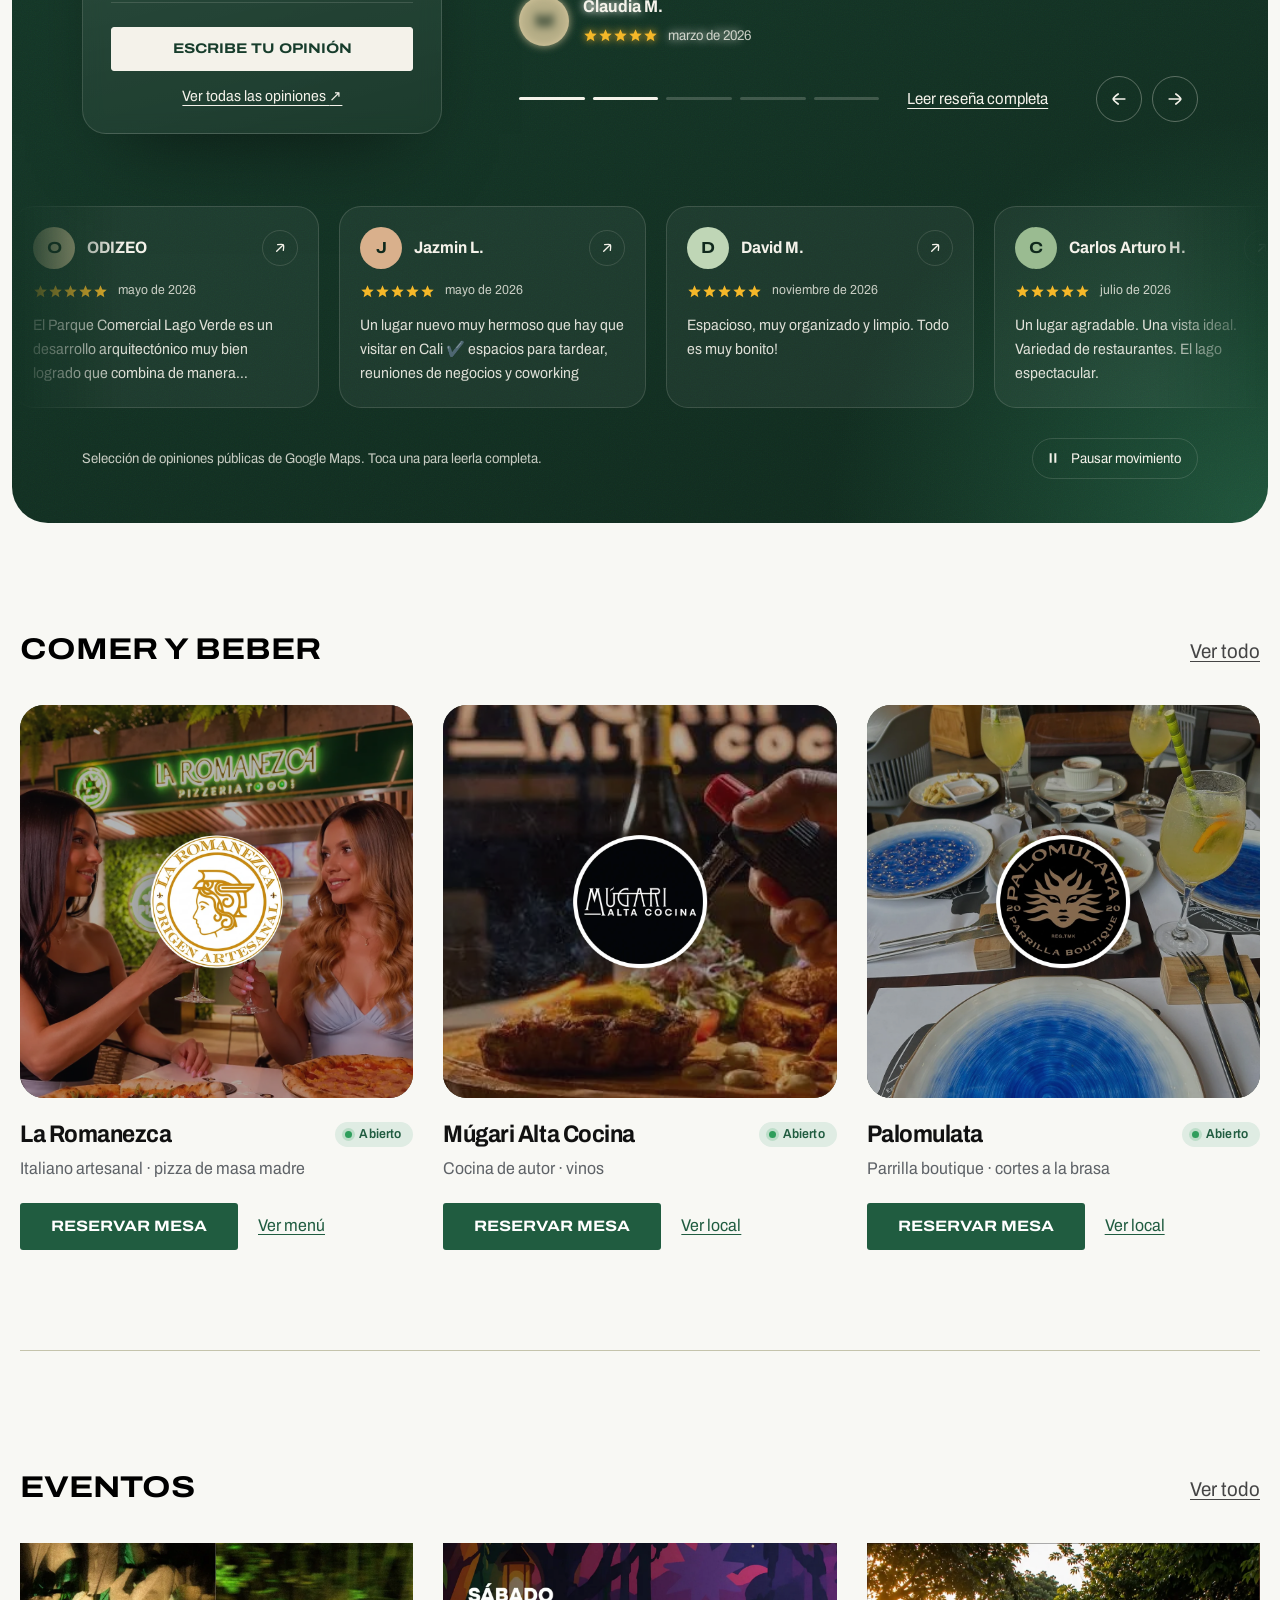
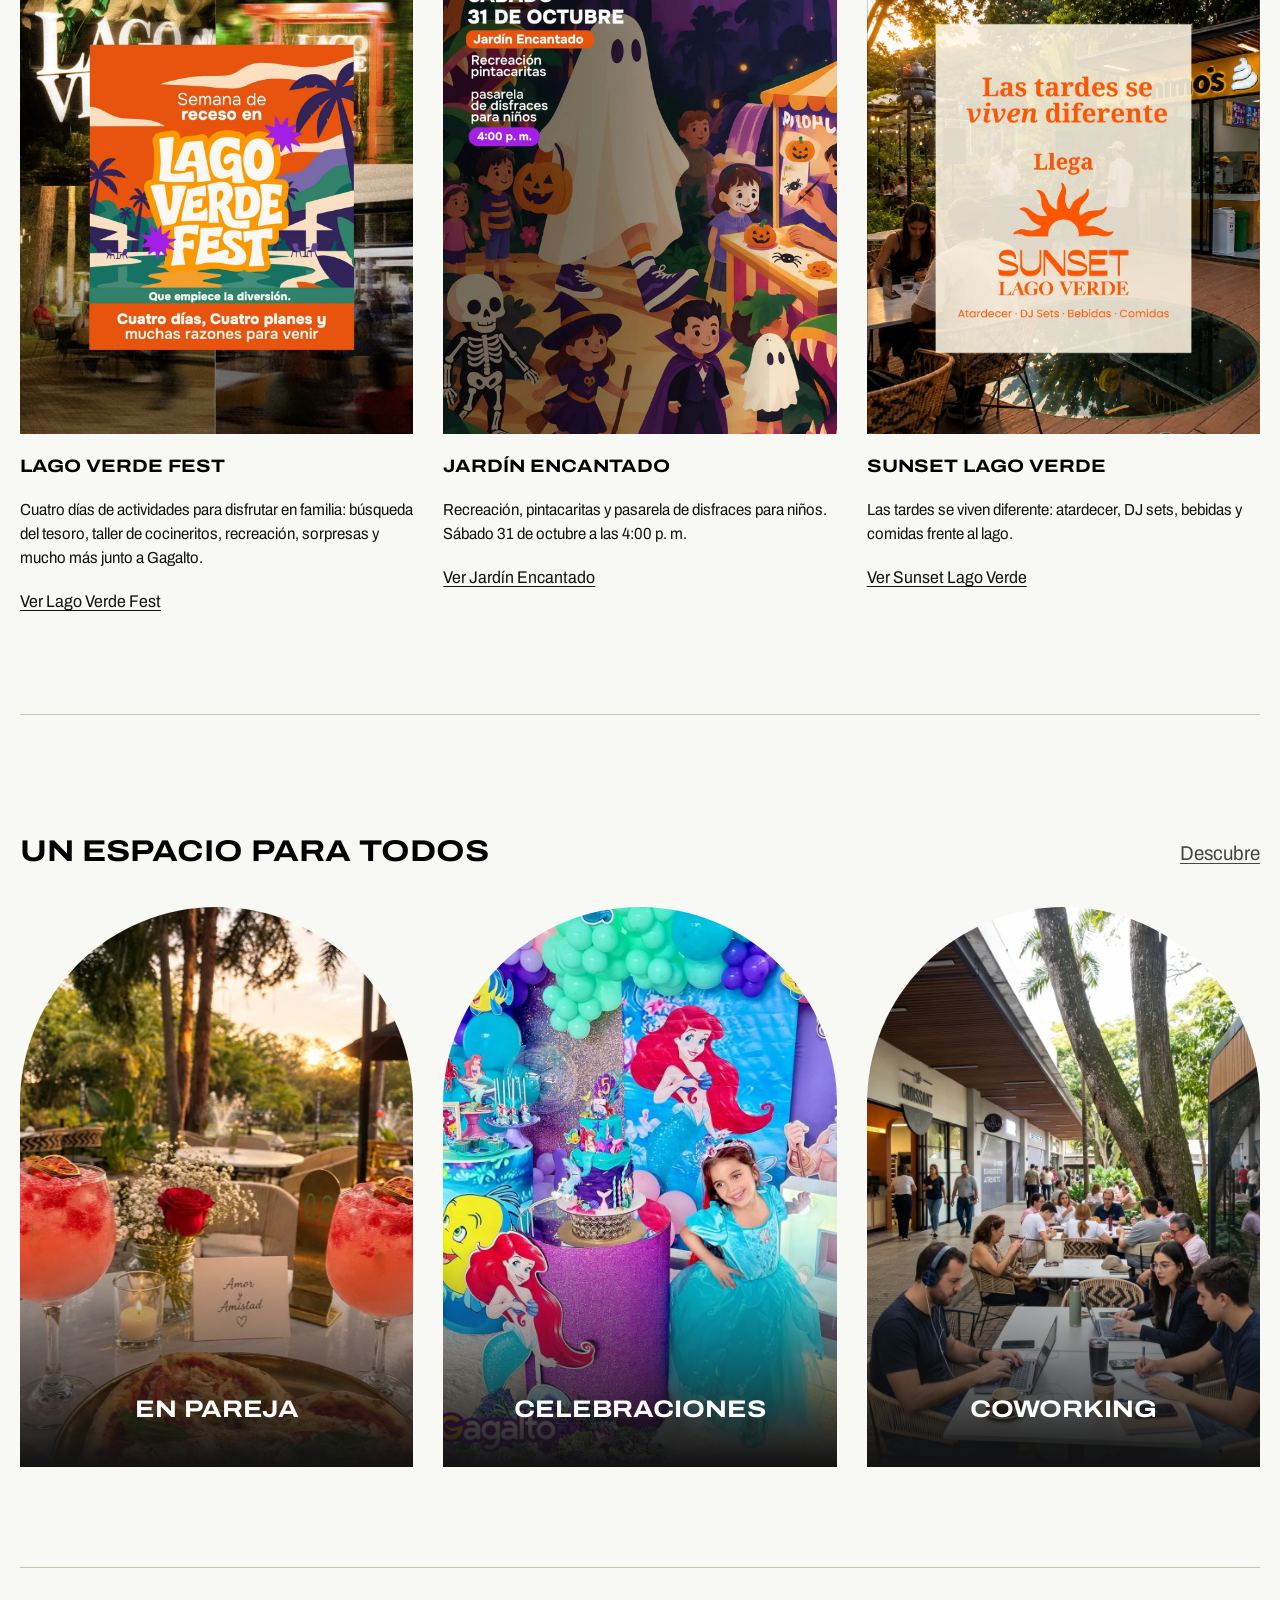
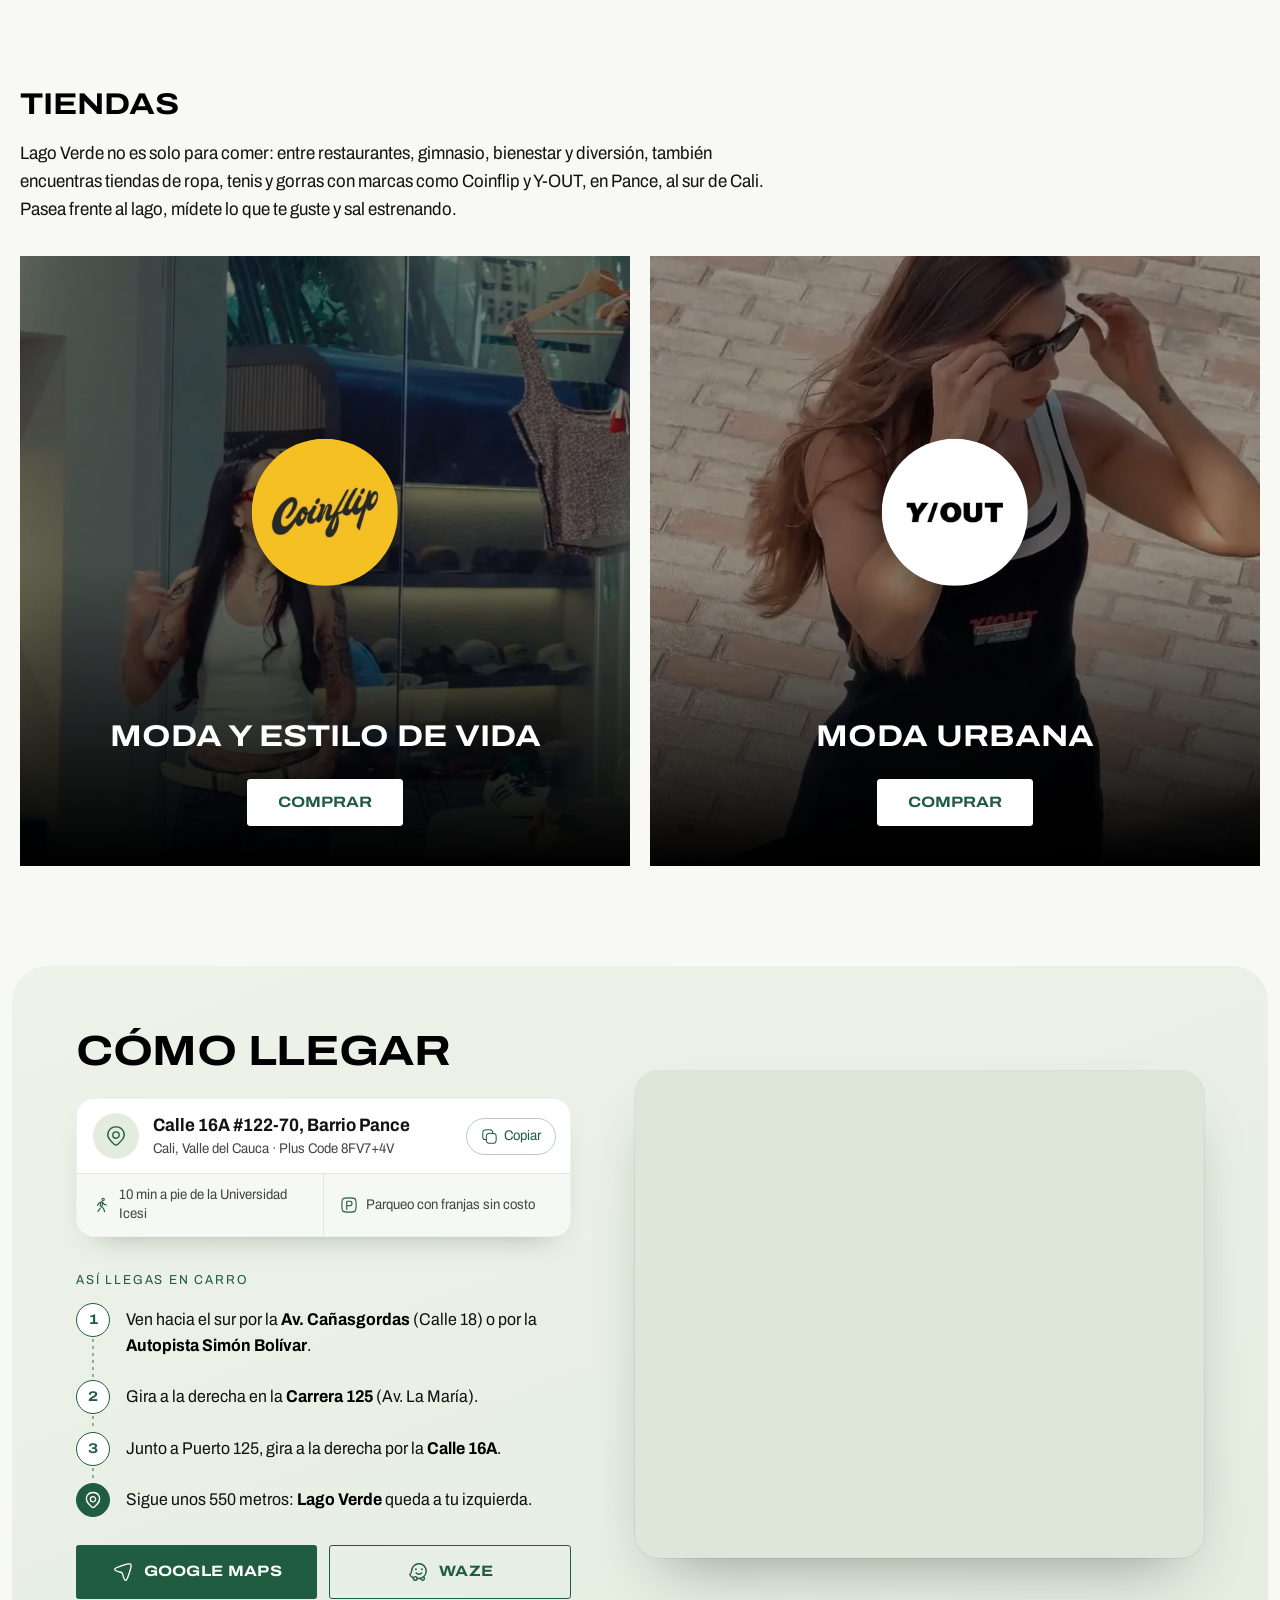
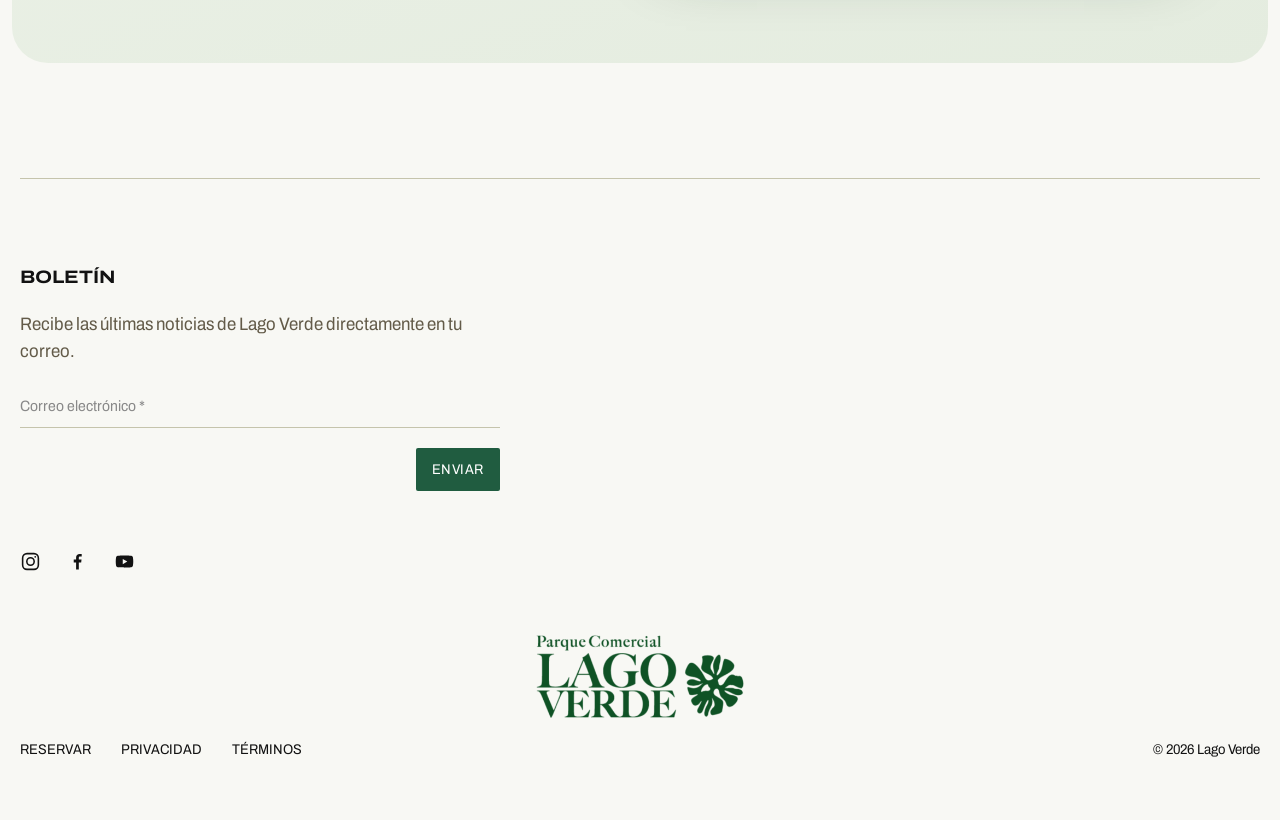
==== commit 1e49d9e4: "Polish the floating navigation bar - Use the compact logo, painted brand green, so it stays legible " ====
--- a/index.html
+++ b/index.html
@@ -31,9 +31,9 @@
   <div class="topbar-slot">
   <div class="topbar wrap">
     <div class="container">
-      <a class="topbar__brand" href="index.html" aria-label="Lago Verde, inicio"><img src="assets/logo-lago-verde.png" alt="" width="768" height="308"></a>
+      <a class="topbar__brand" href="index.html" aria-label="Lago Verde, inicio"><span class="topbar__logo" aria-hidden="true"></span></a>
       <ul class="tabs" aria-label="Secciones">
-        <li><a href="index.html" class="is-active" aria-current="page">Inicio</a></li>
+        <li class="tabs__home"><a href="index.html" class="is-active" aria-current="page">Inicio</a></li>
         <li><a href="gastronomia.html">Gastronomía</a></li>
         <li><a href="bienestar.html">Bienestar</a></li>
         <li><a href="tiendas.html">Tiendas</a></li>
@@ -43,8 +43,8 @@
       <div class="utility">
         <a class="utility__text" href="#whats-on">Eventos</a>
         <a class="utility__text" href="#dia-y-noche">Qué hacer</a>
-        <a href="#" aria-label="Buscar"><svg viewBox="0 0 24 24" fill="none" stroke="currentColor" stroke-width="1.8" stroke-linecap="round" aria-hidden="true"><circle cx="11" cy="11" r="7"/><path d="m20 20-4-4"/></svg></a>
-        <a href="#como-llegar" aria-label="Cómo llegar"><svg viewBox="0 0 24 24" fill="none" stroke="currentColor" stroke-width="1.8" stroke-linecap="round" stroke-linejoin="round" aria-hidden="true"><path d="M12 21s-7-6.2-7-11.5a7 7 0 0 1 14 0C19 14.8 12 21 12 21Z"/><circle cx="12" cy="9.5" r="2.5"/></svg></a>
+        <a href="#" aria-label="Buscar" title="Buscar"><svg viewBox="0 0 24 24" fill="none" stroke="currentColor" stroke-width="1.8" stroke-linecap="round" aria-hidden="true"><circle cx="11" cy="11" r="7"/><path d="m20 20-4-4"/></svg></a>
+        <a href="#como-llegar" aria-label="Cómo llegar" title="Cómo llegar"><svg viewBox="0 0 24 24" fill="none" stroke="currentColor" stroke-width="1.8" stroke-linecap="round" stroke-linejoin="round" aria-hidden="true"><path d="M12 21s-7-6.2-7-11.5a7 7 0 0 1 14 0C19 14.8 12 21 12 21Z"/><circle cx="12" cy="9.5" r="2.5"/></svg></a>
       </div>
       <button class="topbar__toggle" aria-label="Abrir menú" aria-expanded="false">
         <svg viewBox="0 0 24 24" fill="none" stroke="currentColor" stroke-width="1.6" aria-hidden="true"><path d="M3 6h18M3 12h18M3 18h18"/></svg>
@@ -75,8 +75,8 @@
         </ul>
       </nav>
       <div class="mainmenu__icons">
-        <a href="#" aria-label="Buscar"><svg viewBox="0 0 24 24" fill="none" stroke="currentColor" stroke-width="1.8" stroke-linecap="round" aria-hidden="true"><circle cx="11" cy="11" r="7"/><path d="m20 20-4-4"/></svg></a>
-        <a href="#como-llegar" aria-label="Cómo llegar"><svg viewBox="0 0 24 24" fill="none" stroke="currentColor" stroke-width="1.8" stroke-linecap="round" stroke-linejoin="round" aria-hidden="true"><path d="M12 21s-7-6.2-7-11.5a7 7 0 0 1 14 0C19 14.8 12 21 12 21Z"/><circle cx="12" cy="9.5" r="2.5"/></svg></a>
+        <a href="#" aria-label="Buscar" title="Buscar"><svg viewBox="0 0 24 24" fill="none" stroke="currentColor" stroke-width="1.8" stroke-linecap="round" aria-hidden="true"><circle cx="11" cy="11" r="7"/><path d="m20 20-4-4"/></svg></a>
+        <a href="#como-llegar" aria-label="Cómo llegar" title="Cómo llegar"><svg viewBox="0 0 24 24" fill="none" stroke="currentColor" stroke-width="1.8" stroke-linecap="round" stroke-linejoin="round" aria-hidden="true"><path d="M12 21s-7-6.2-7-11.5a7 7 0 0 1 14 0C19 14.8 12 21 12 21Z"/><circle cx="12" cy="9.5" r="2.5"/></svg></a>
       </div>
       <button class="menu-toggle" aria-label="Abrir menú" aria-expanded="false" aria-controls="mainmenu">
         <svg viewBox="0 0 24 24" fill="none" stroke="currentColor" stroke-width="1.6"><path d="M3 6h18M3 12h18M3 18h18"/></svg>
--- a/assets/css/styles.css
+++ b/assets/css/styles.css
@@ -101,7 +101,13 @@
 .utility a { display: flex; padding: 8px; color: var(--c-text); transition: opacity .2s ease; }
 .utility a:hover { opacity: .6; }
 .utility svg { width: 22px; height: 22px; }
-.utility .utility__text { padding: 8px 10px; font-size: 14px; letter-spacing: .03em; text-transform: uppercase; text-decoration: none; }
+/* Same brand face as the tabs, smaller and grey so they read as secondary */
+.utility .utility__text {
+  padding: 8px 10px; font-family: var(--f-brand); font-size: 14px; letter-spacing: .12em; text-transform: uppercase;
+  -webkit-text-stroke: .3px currentColor; color: var(--c-grey-dark); text-decoration: none;
+}
+/* The floating bar's logo already links home */
+.topbar.is-stuck .tabs__home { display: none; }
 /* Only used inside the phone dropdown (see the 767px query) */
 .tabs__plan, .mainmenu__cat { display: none; }
 .topbar__toggle { display: none; background: none; border: 0; padding: 8px; color: var(--c-text); cursor: pointer; line-height: 0; }
@@ -111,7 +117,13 @@
    tab bar becomes a white rounded bar fixed at the top (with the logo). */
 .topbar-slot { position: relative; z-index: 20; min-height: 46px; }
 .topbar__brand { display: none; line-height: 0; }
-.topbar__brand img { height: 42px; width: auto; }
+/* Compact logo (no "Parque Comercial" line, so it stays legible small), painted brand green
+   through the white PNG's alpha */
+.topbar__logo {
+  display: block; height: 40px; aspect-ratio: 767 / 244; background: var(--c-primary);
+  -webkit-mask: url(../logo-lago-verde-compact-white.png) center / contain no-repeat;
+          mask: url(../logo-lago-verde-compact-white.png) center / contain no-repeat;
+}
 .topbar.is-stuck { position: fixed; top: 12px; left: 0; right: 0; z-index: 50; background: transparent; animation: menu-drop .35s ease both; }
 .topbar.is-stuck .container {
   height: 68px; gap: 20px; padding: 0 22px 0 26px; background: var(--c-white); border-radius: 18px;
@@ -858,7 +870,7 @@
   .tabs a { font-size: 15px; padding: 0 14px; }
   .topbar.is-stuck { padding: 0 14px; }
   .topbar.is-stuck .container { height: 60px; padding: 0 16px; gap: 12px; }
-  .topbar.is-stuck .topbar__brand img { height: 34px; }
+  .topbar.is-stuck .topbar__logo { height: 34px; }
   .topbar.is-stuck .tabs a { padding: 9px 14px; }
   .utility .utility__text { display: none; }
   .mainmenu__logo { flex: 1; }
@@ -906,7 +918,7 @@
     background: var(--c-white); border-radius: 14px; box-shadow: 0 10px 30px rgba(18,18,18,.12), 0 1px 3px rgba(18,18,18,.08);
   }
   .topbar.is-open .tabs a { padding: 12px 16px; font-size: 15px; letter-spacing: .08em; border-radius: 10px; }
-  .topbar.is-open .tabs__plan { display: block; }
+  .topbar.is-open .tabs__plan, .topbar.is-open .tabs__home { display: block; }
   .topbar.is-open .tabs li:not(.tabs__plan) + .tabs__plan { margin-top: 6px; padding-top: 6px; border-top: 1px solid rgba(18,18,18,.1); }
   .announcement a { font-size: 12px; }
   .hero { height: calc(100vh - 36px - 67px); }
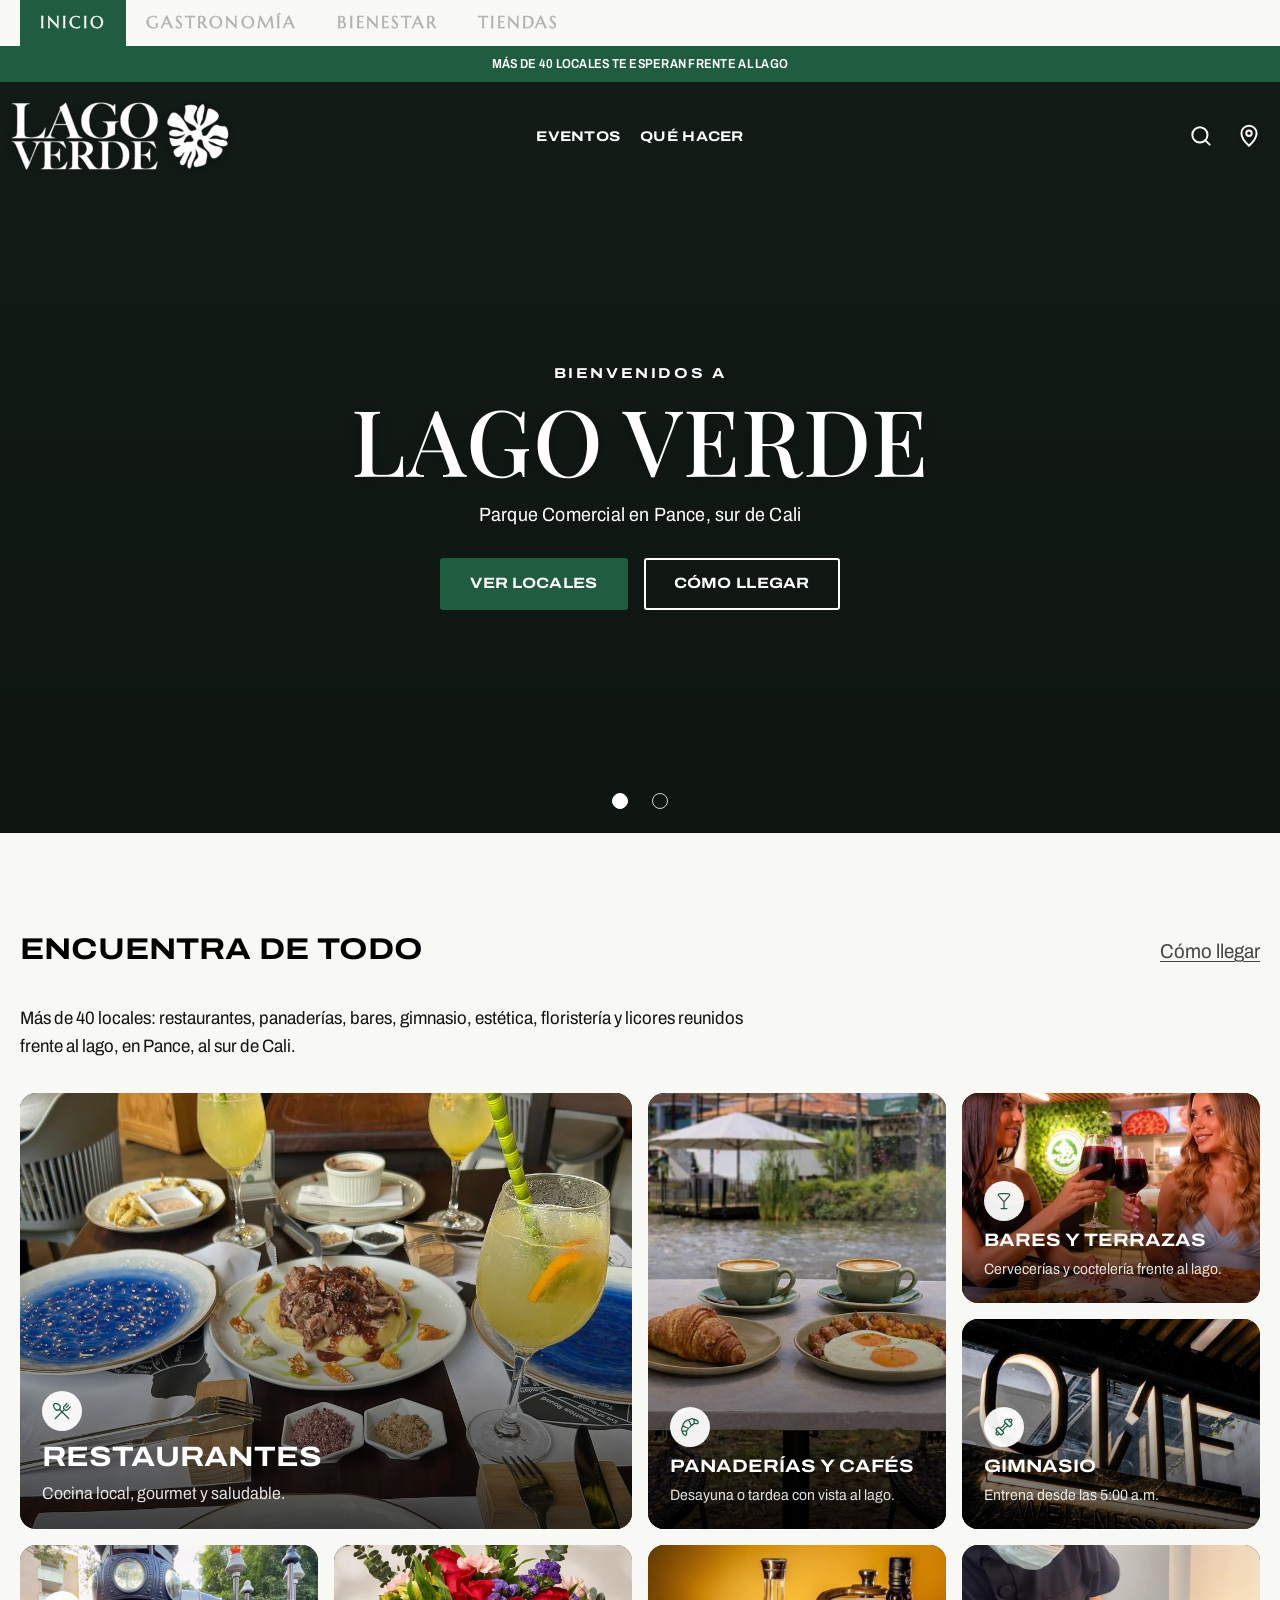
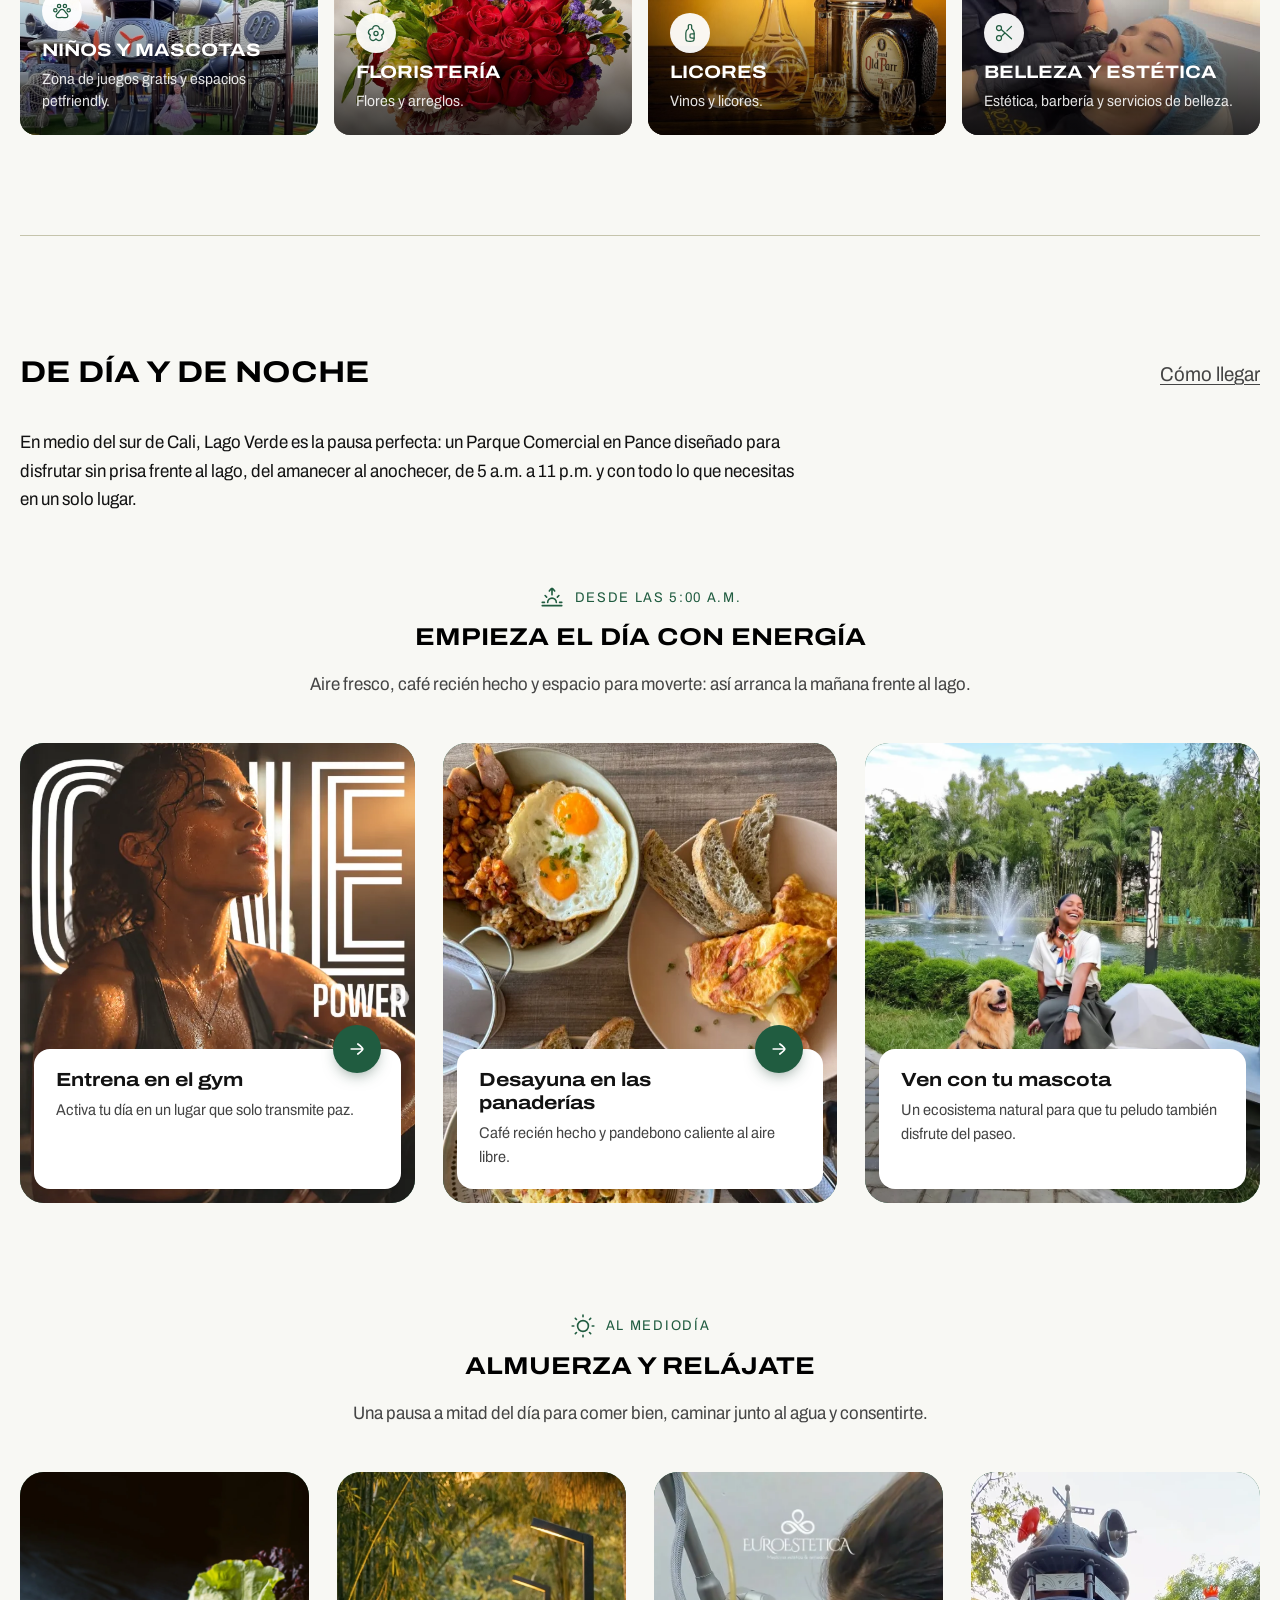
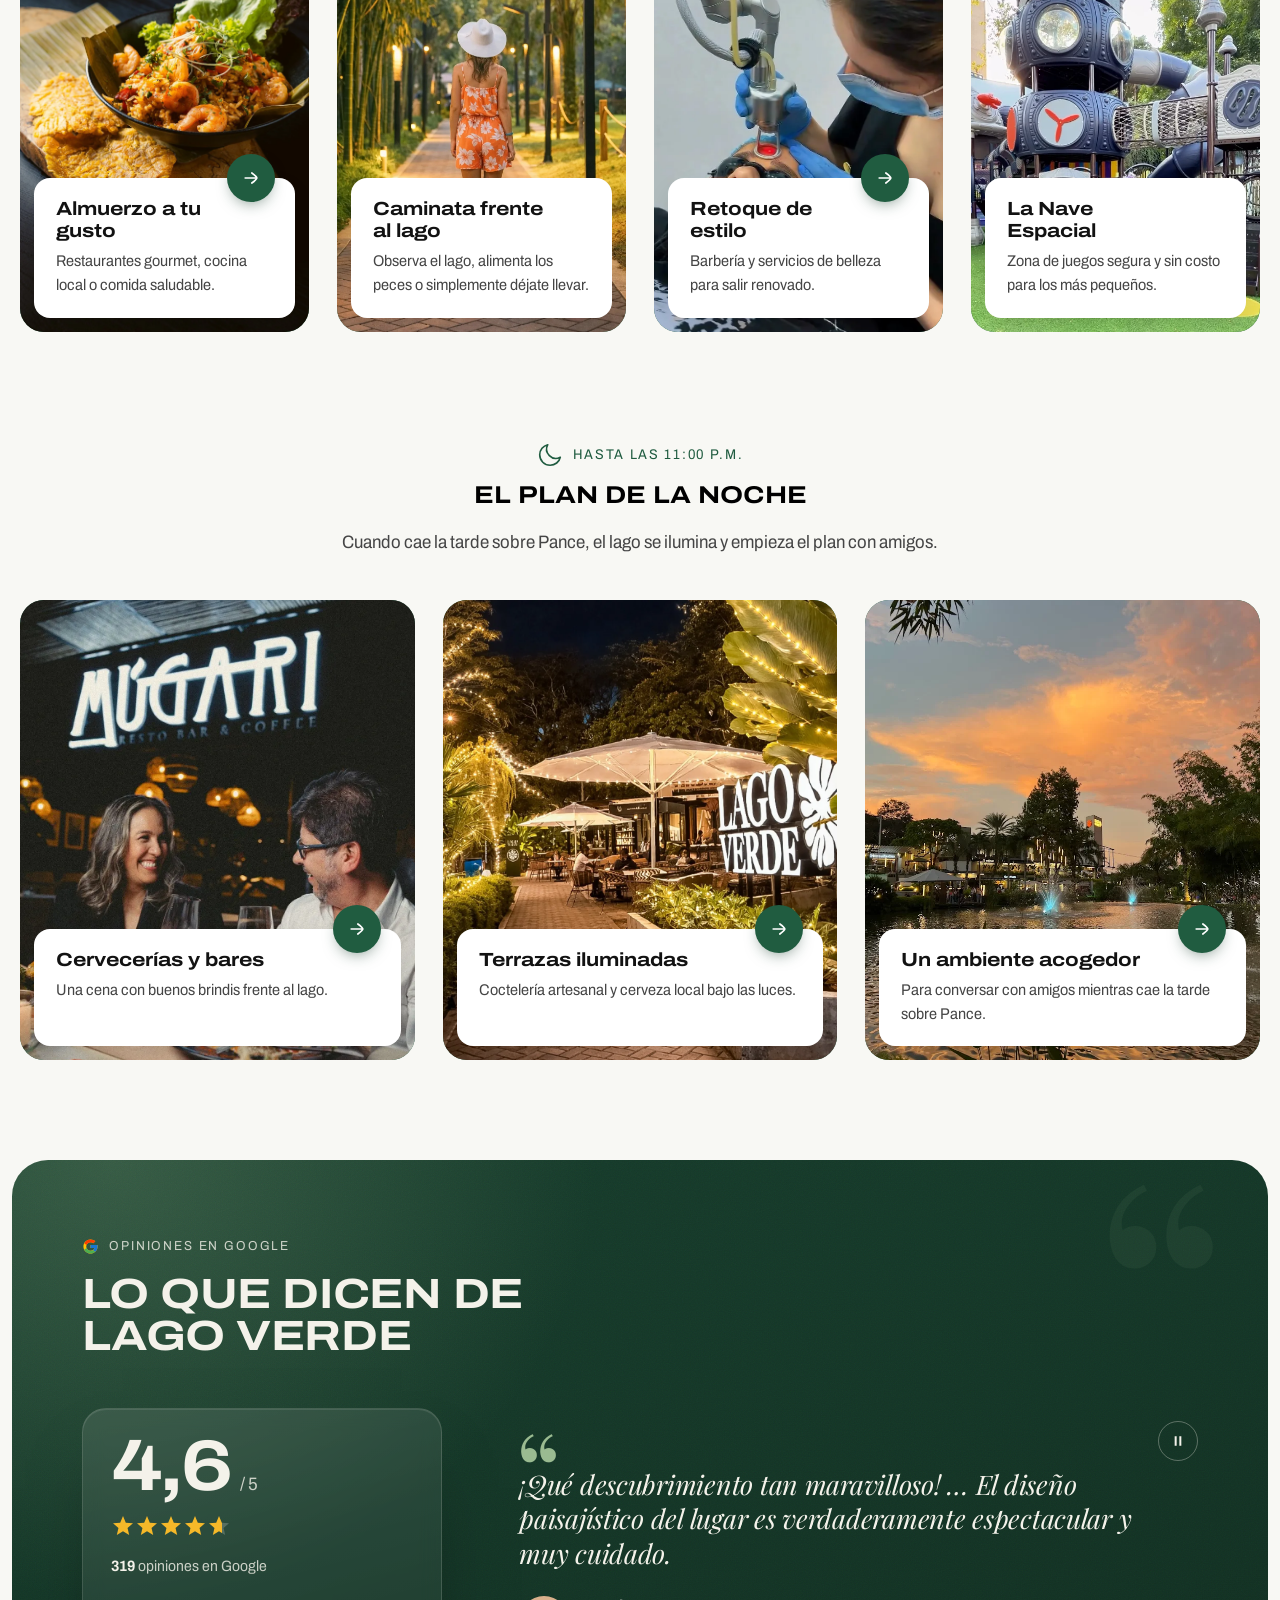
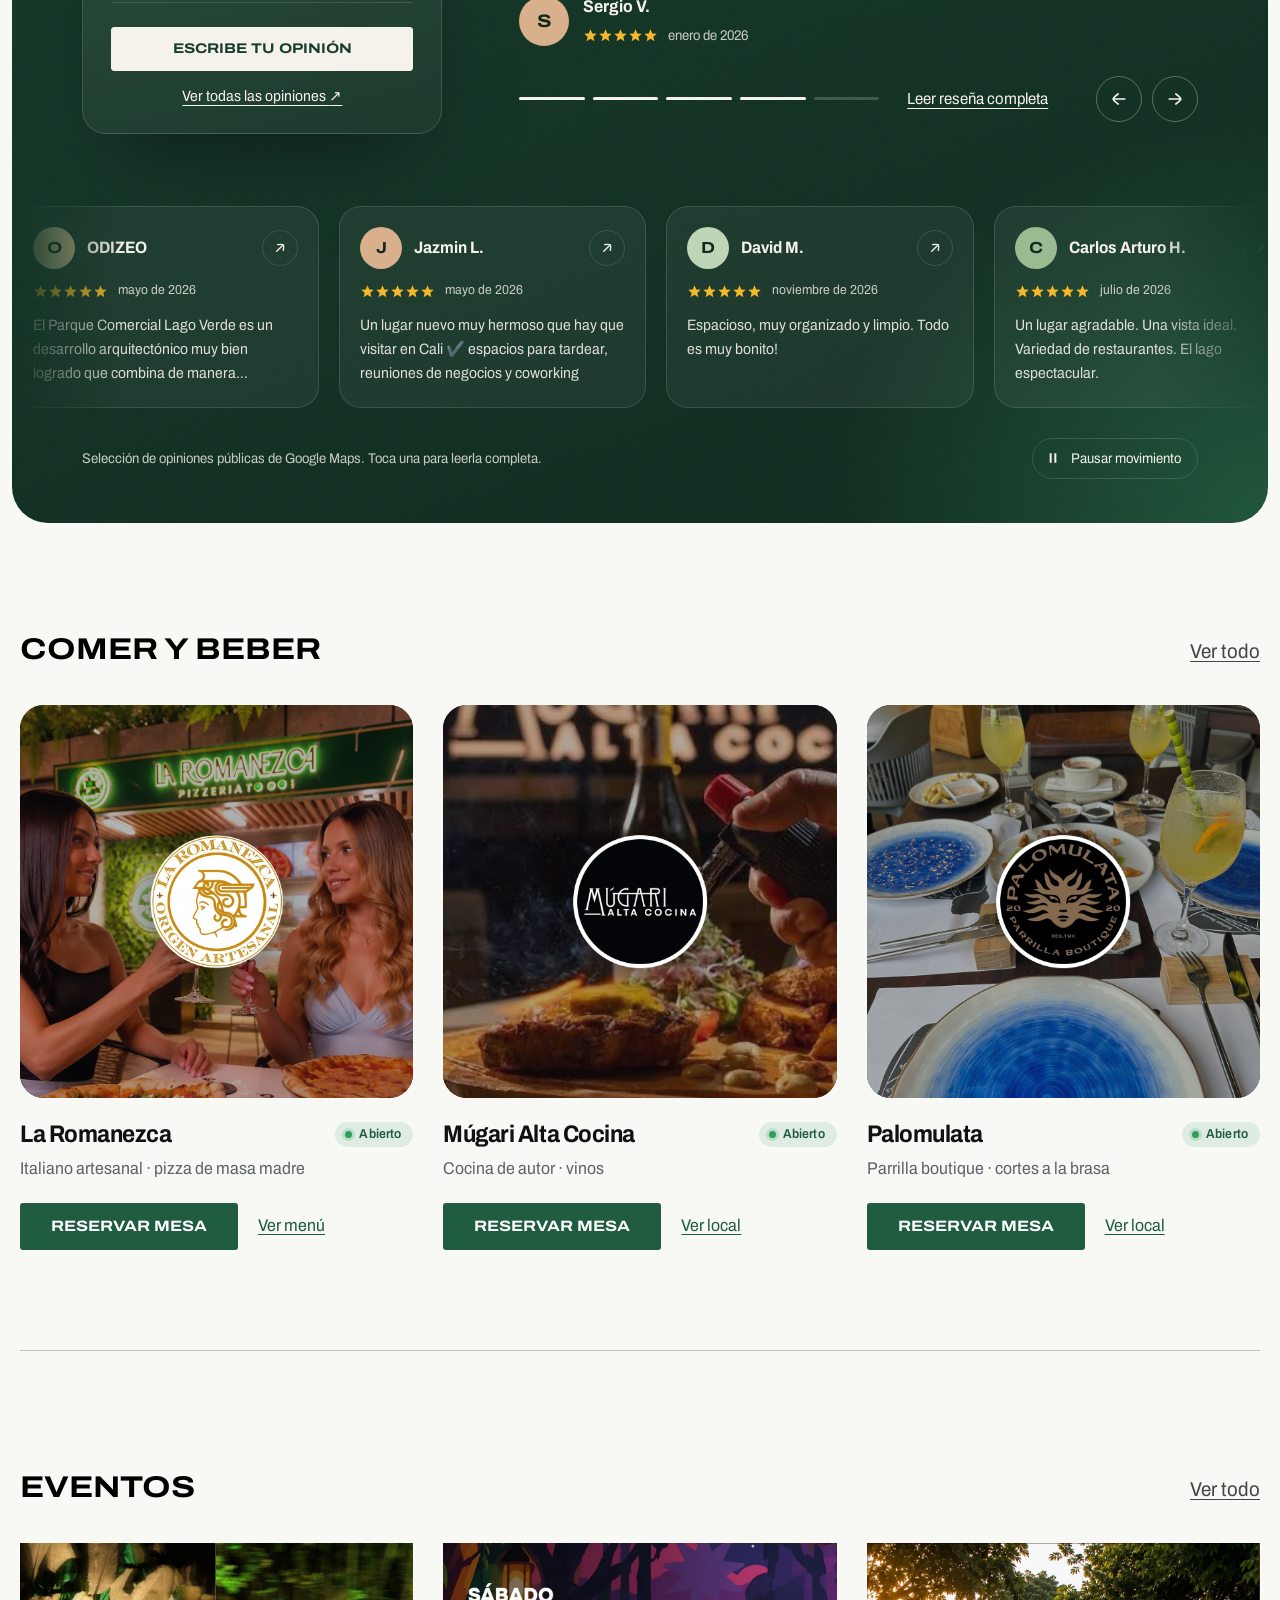
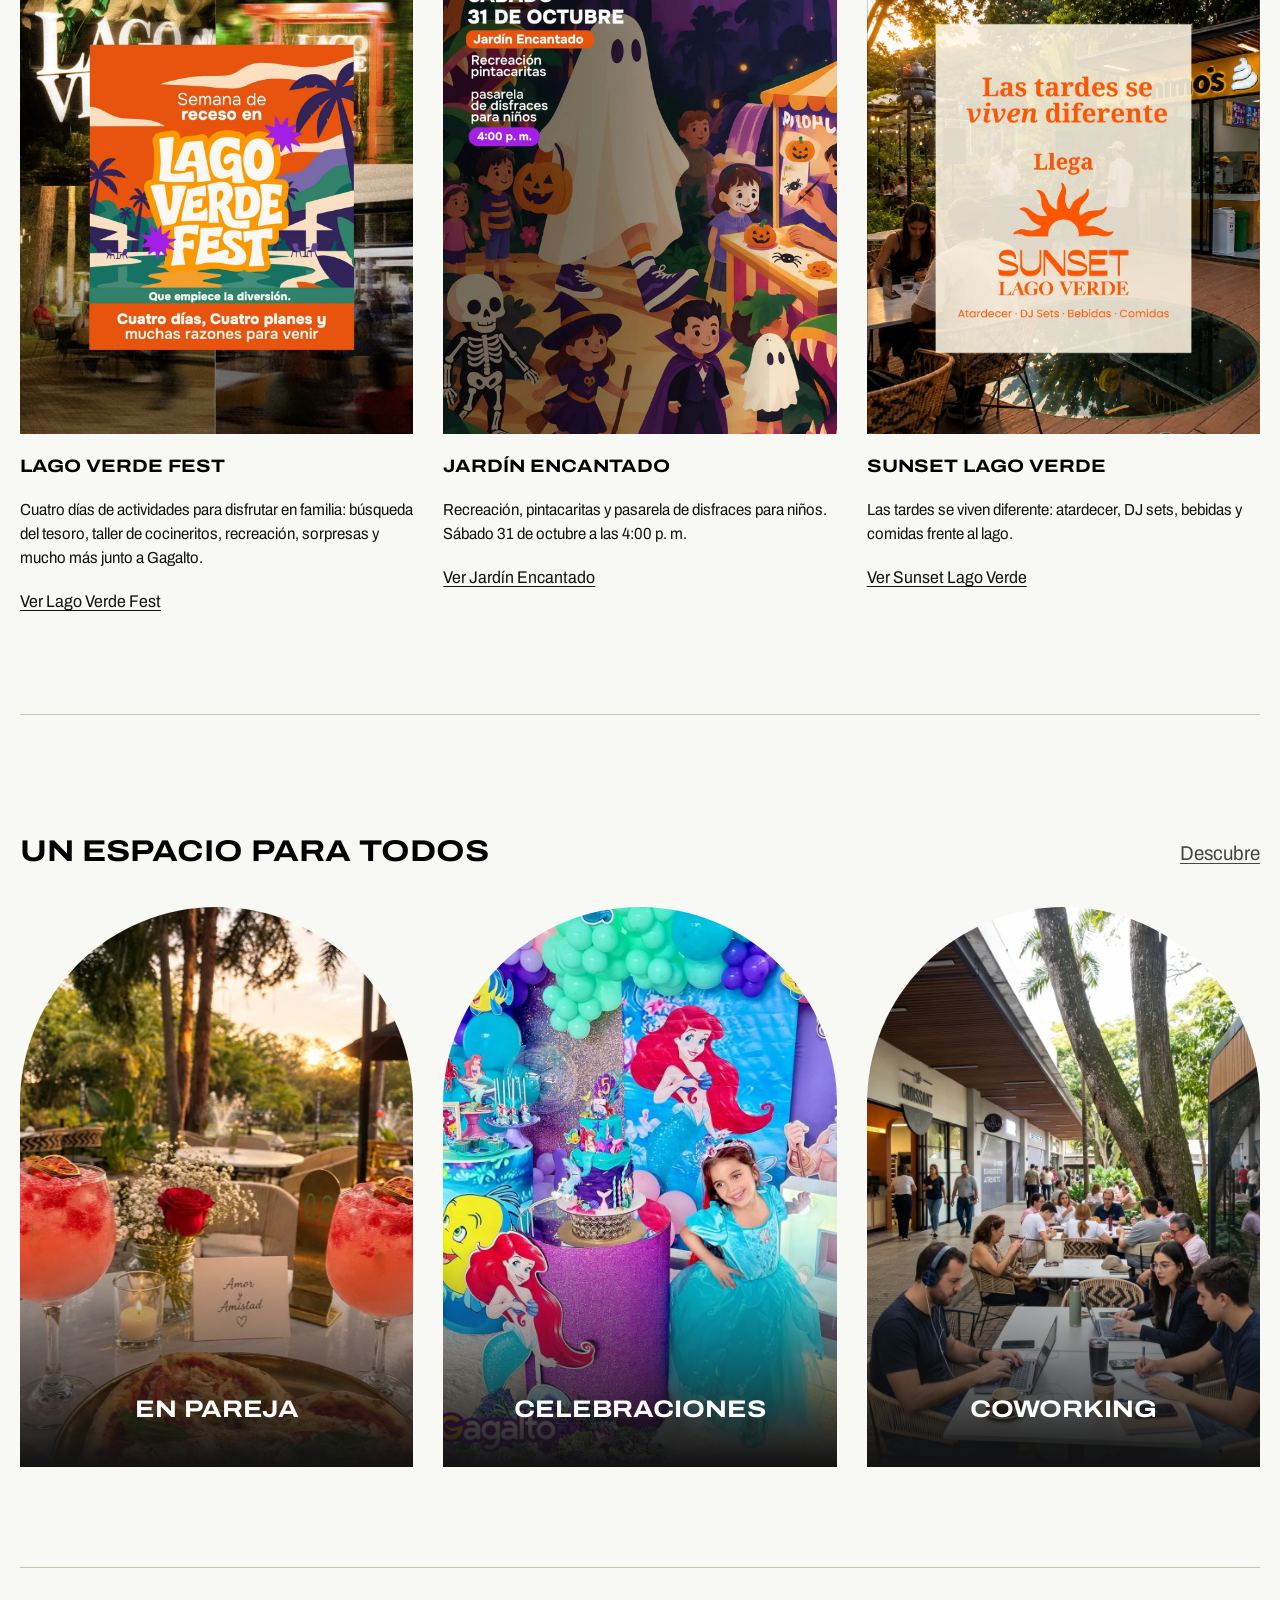
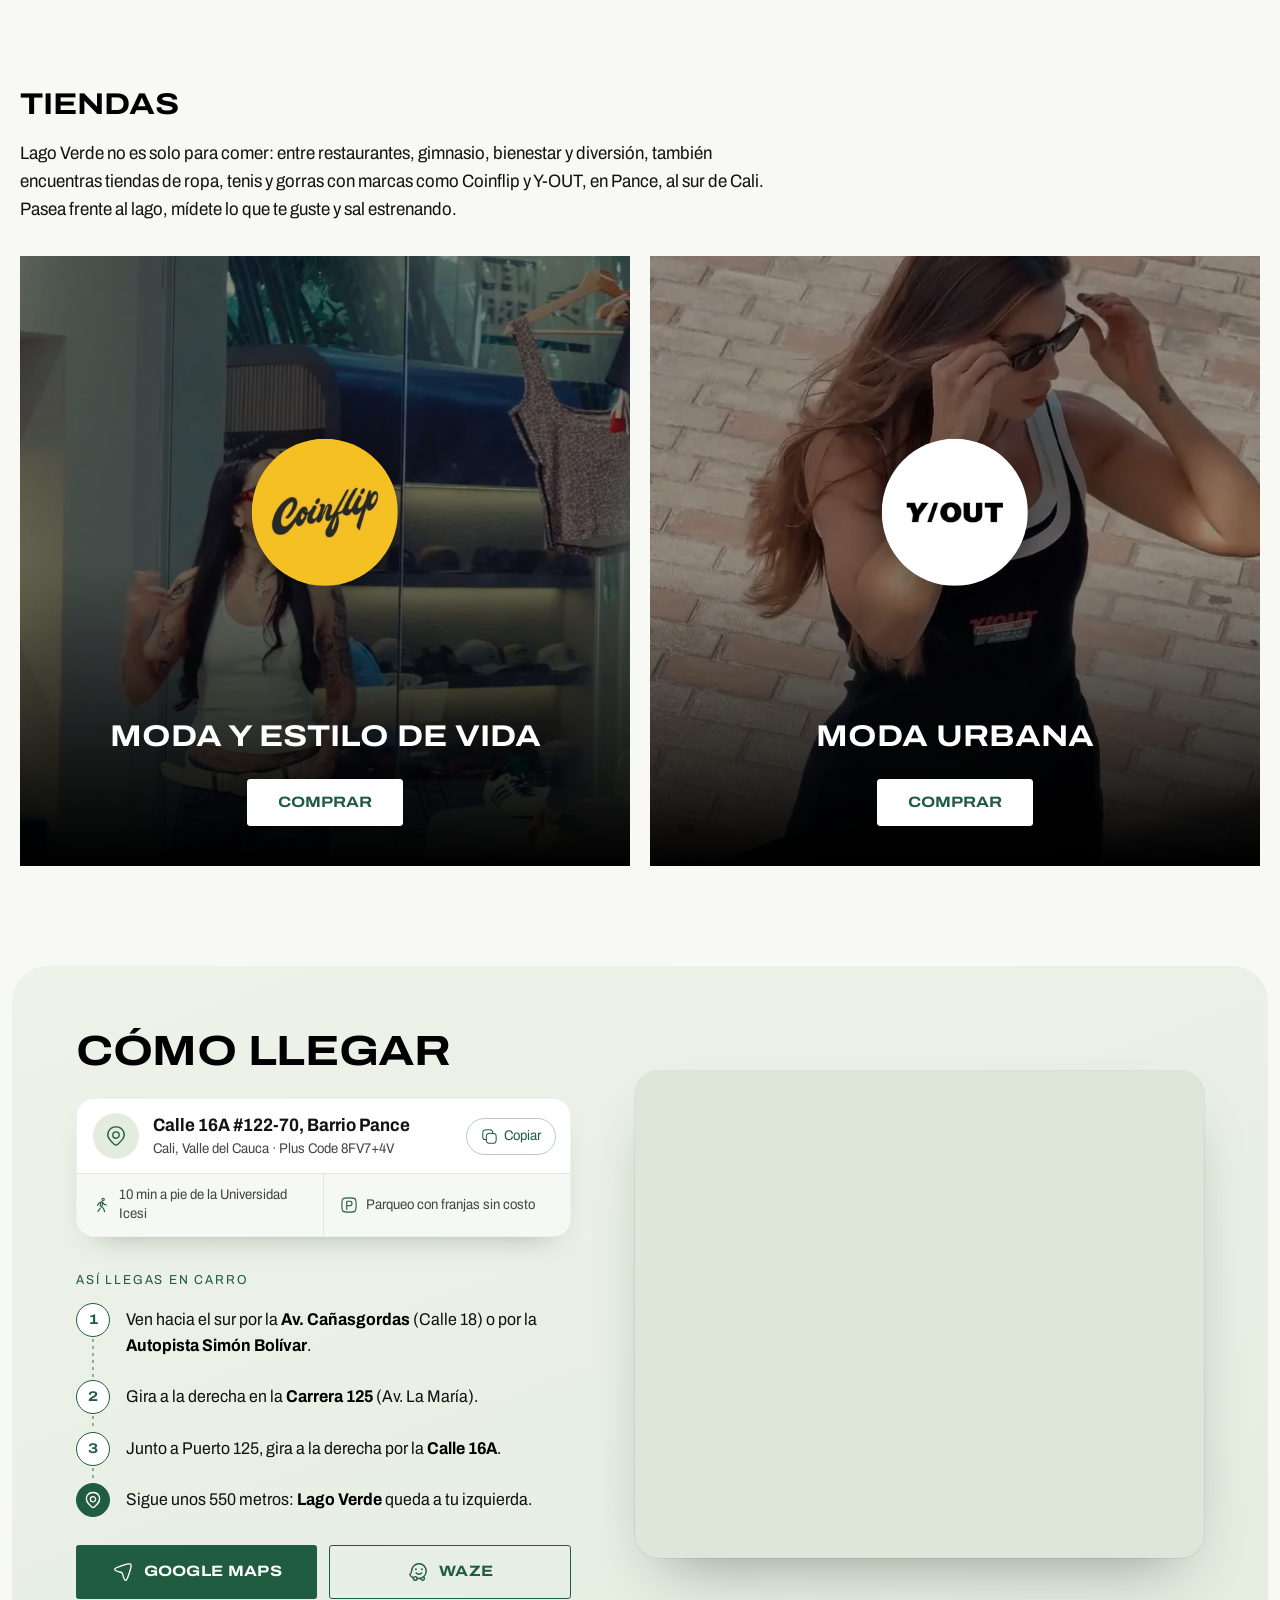
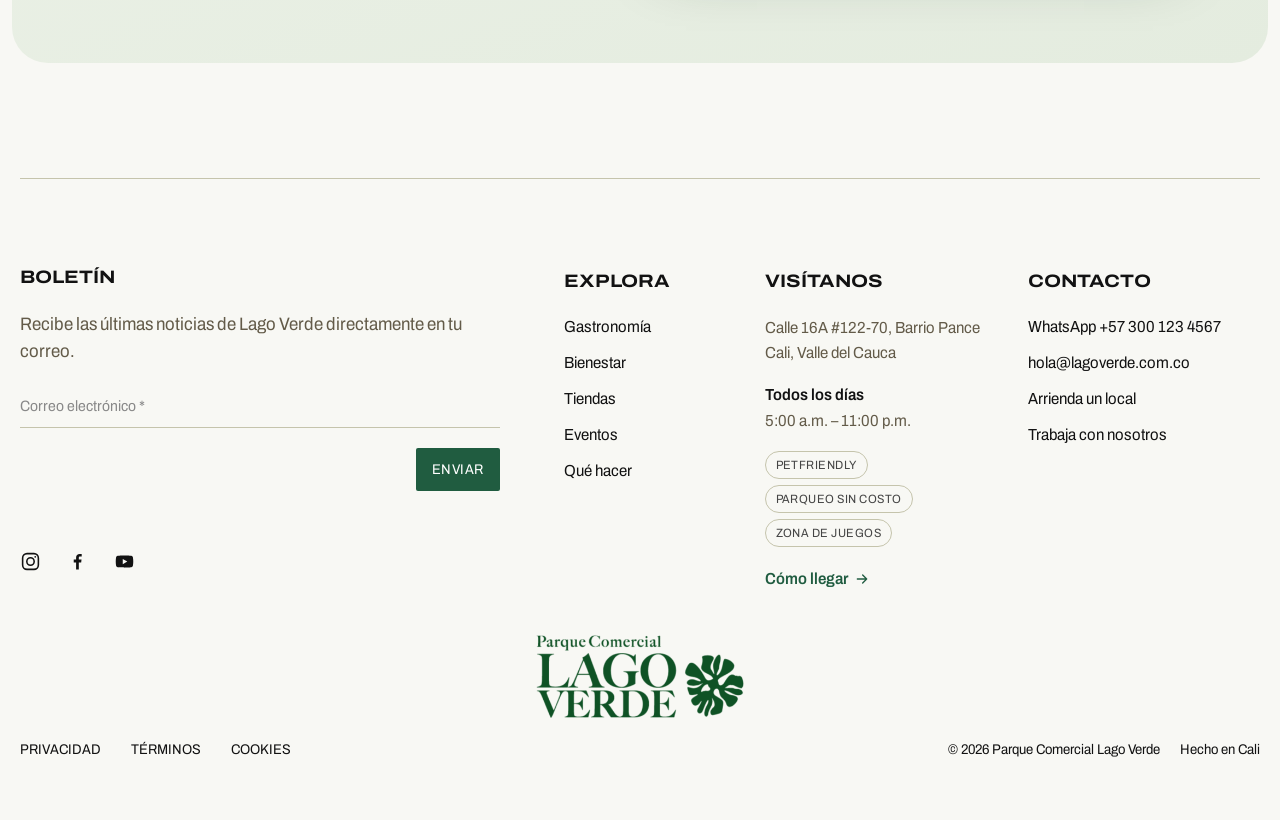
==== commit 52503451: "Fill out the footer with explore, visit and contact columns - Add three columns next to the newslett" ====
--- a/index.html
+++ b/index.html
@@ -764,18 +764,48 @@
           <li><a href="#" aria-label="YouTube"><svg viewBox="0 0 24 24" fill="currentColor"><path d="M21.6 7.2a2.5 2.5 0 0 0-1.8-1.8C18.2 5 12 5 12 5s-6.2 0-7.8.4A2.5 2.5 0 0 0 2.4 7.2 26 26 0 0 0 2 12a26 26 0 0 0 .4 4.8 2.5 2.5 0 0 0 1.8 1.8C5.8 19 12 19 12 19s6.2 0 7.8-.4a2.5 2.5 0 0 0 1.8-1.8A26 26 0 0 0 22 12a26 26 0 0 0-.4-4.8ZM10 15V9l5.2 3L10 15Z"/></svg></a></li>
         </ul>
       </div>
+      <!-- Mockup: WhatsApp, email and the "Contacto" links are placeholders until the client sends real ones -->
+      <div class="footer-cols">
+        <nav class="footer-col" aria-label="Explora">
+          <h2 class="display">Explora</h2>
+          <ul>
+            <li><a href="gastronomia.html">Gastronomía</a></li>
+            <li><a href="bienestar.html">Bienestar</a></li>
+            <li><a href="tiendas.html">Tiendas</a></li>
+            <li><a href="#whats-on">Eventos</a></li>
+            <li><a href="#dia-y-noche">Qué hacer</a></li>
+          </ul>
+        </nav>
+        <div class="footer-col">
+          <h2 class="display">Visítanos</h2>
+          <address>Calle 16A #122-70, Barrio Pance<br>Cali, Valle del Cauca</address>
+          <p class="footer-hours"><strong>Todos los días</strong><br>5:00 a.m. – 11:00 p.m.</p>
+          <ul class="footer-perks" aria-label="Servicios"><li>Petfriendly</li><li>Parqueo sin costo</li><li>Zona de juegos</li></ul>
+          <a class="footer-more" href="#como-llegar">Cómo llegar <svg viewBox="0 0 24 24" fill="none" stroke="currentColor" stroke-width="2" stroke-linecap="round" stroke-linejoin="round" aria-hidden="true"><path d="M5 12h14m-6-6 6 6-6 6"/></svg></a>
+        </div>
+        <div class="footer-col">
+          <h2 class="display">Contacto</h2>
+          <ul>
+            <li><a href="#">WhatsApp +57 300 123 4567</a></li>
+            <li><a href="#">hola@lagoverde.com.co</a></li>
+            <li><a href="#">Arrienda un local</a></li>
+            <li><a href="#">Trabaja con nosotros</a></li>
+          </ul>
+        </div>
+      </div>
     </div>
     <div class="footer-logo">
       <a href="#"><img src="assets/logo-lago-verde.png" alt="Parque Comercial Lago Verde" width="768" height="308" loading="lazy"></a>
     </div>
     <div class="footer-bottom">
       <ul>
-        <li><a href="#">Reservar</a></li>
         <li><a href="#">Privacidad</a></li>
         <li><a href="#">Términos</a></li>
+        <li><a href="#">Cookies</a></li>
       </ul>
       <div class="credits">
-        <span>© 2026 Lago Verde</span>
+        <span>© 2026 Parque Comercial Lago Verde</span>
+        <span>Hecho en Cali</span>
       </div>
     </div>
   </div>
--- a/assets/css/styles.css
+++ b/assets/css/styles.css
@@ -839,6 +839,26 @@
 }
 .nl-submit:hover { background: #153c2a; }
 .nl-thanks { display: none; font-size: 15px; color: var(--c-primary); }
+/* Link / info columns to the right of the newsletter */
+.footer-cols {
+  flex: 1; margin-left: clamp(32px, 5vw, 120px); padding-top: 4px;
+  display: grid; grid-template-columns: minmax(0, .8fr) minmax(0, 1.1fr) minmax(0, 1.1fr); gap: 32px;
+}
+.footer-col h2 { font-size: 18px; line-height: 1.5; margin-bottom: 20px; }
+.footer-col ul { margin: 0; padding: 0; list-style: none; display: grid; gap: 12px; }
+.footer-col a { color: var(--c-text); text-decoration: none; font-size: 16px; transition: color .2s ease; }
+.footer-col a:hover { color: var(--c-primary); }
+.footer-col address { font-style: normal; font-size: 16px; line-height: 1.6; color: var(--c-brown); }
+.footer-hours { margin: 16px 0 0; font-size: 16px; line-height: 1.6; color: var(--c-brown); }
+.footer-hours strong { color: var(--c-text); font-weight: 600; }
+.footer-col .footer-perks { display: flex; flex-wrap: wrap; gap: 6px; margin: 18px 0 20px; }
+.footer-perks li {
+  padding: 4px 10px; border: 1px solid var(--c-line); border-radius: 999px;
+  font-size: 12px; letter-spacing: .04em; text-transform: uppercase; color: var(--c-grey-dark);
+}
+.footer-col .footer-more { display: inline-flex; align-items: center; gap: 6px; color: var(--c-primary); font-weight: 600; }
+.footer-more svg { width: 16px; height: 16px; transition: transform .2s ease; }
+.footer-more:hover svg { transform: translateX(3px); }
 .socials { display: flex; gap: 26px; margin: 60px 0 30px; padding: 0; list-style: none; }
 .socials a { display: block; color: var(--c-text); transition: color .2s ease; }
 .socials a:hover { color: var(--c-primary); }
@@ -897,6 +917,7 @@
     grid-template-areas: "rest rest pan" "rest rest pan" "bar gym kids" "flo lic bea";
   }
   .newsletter { flex-basis: 100%; }
+  .footer-cols { flex-basis: 100%; margin: 20px 0 0; }
 }
 @media (max-width: 767px) {
   /* Phones: no tab row. At the top the hero menu shows logo, icons and hamburger (its panel
@@ -954,6 +975,8 @@
   .shop { flex-direction: column; }
   .shop__details h3 { font-size: 20px; }
   .divider { margin: 60px 0 70px; }
+  .footer-cols { grid-template-columns: 1fr 1fr; gap: 36px 24px; }
+  .footer-cols > :last-child { grid-column: 1 / -1; }
   .footer-bottom ul, .footer-bottom .credits { flex-basis: 100%; justify-content: center; }
   .footer-bottom .credits { margin-top: 16px; }
 }
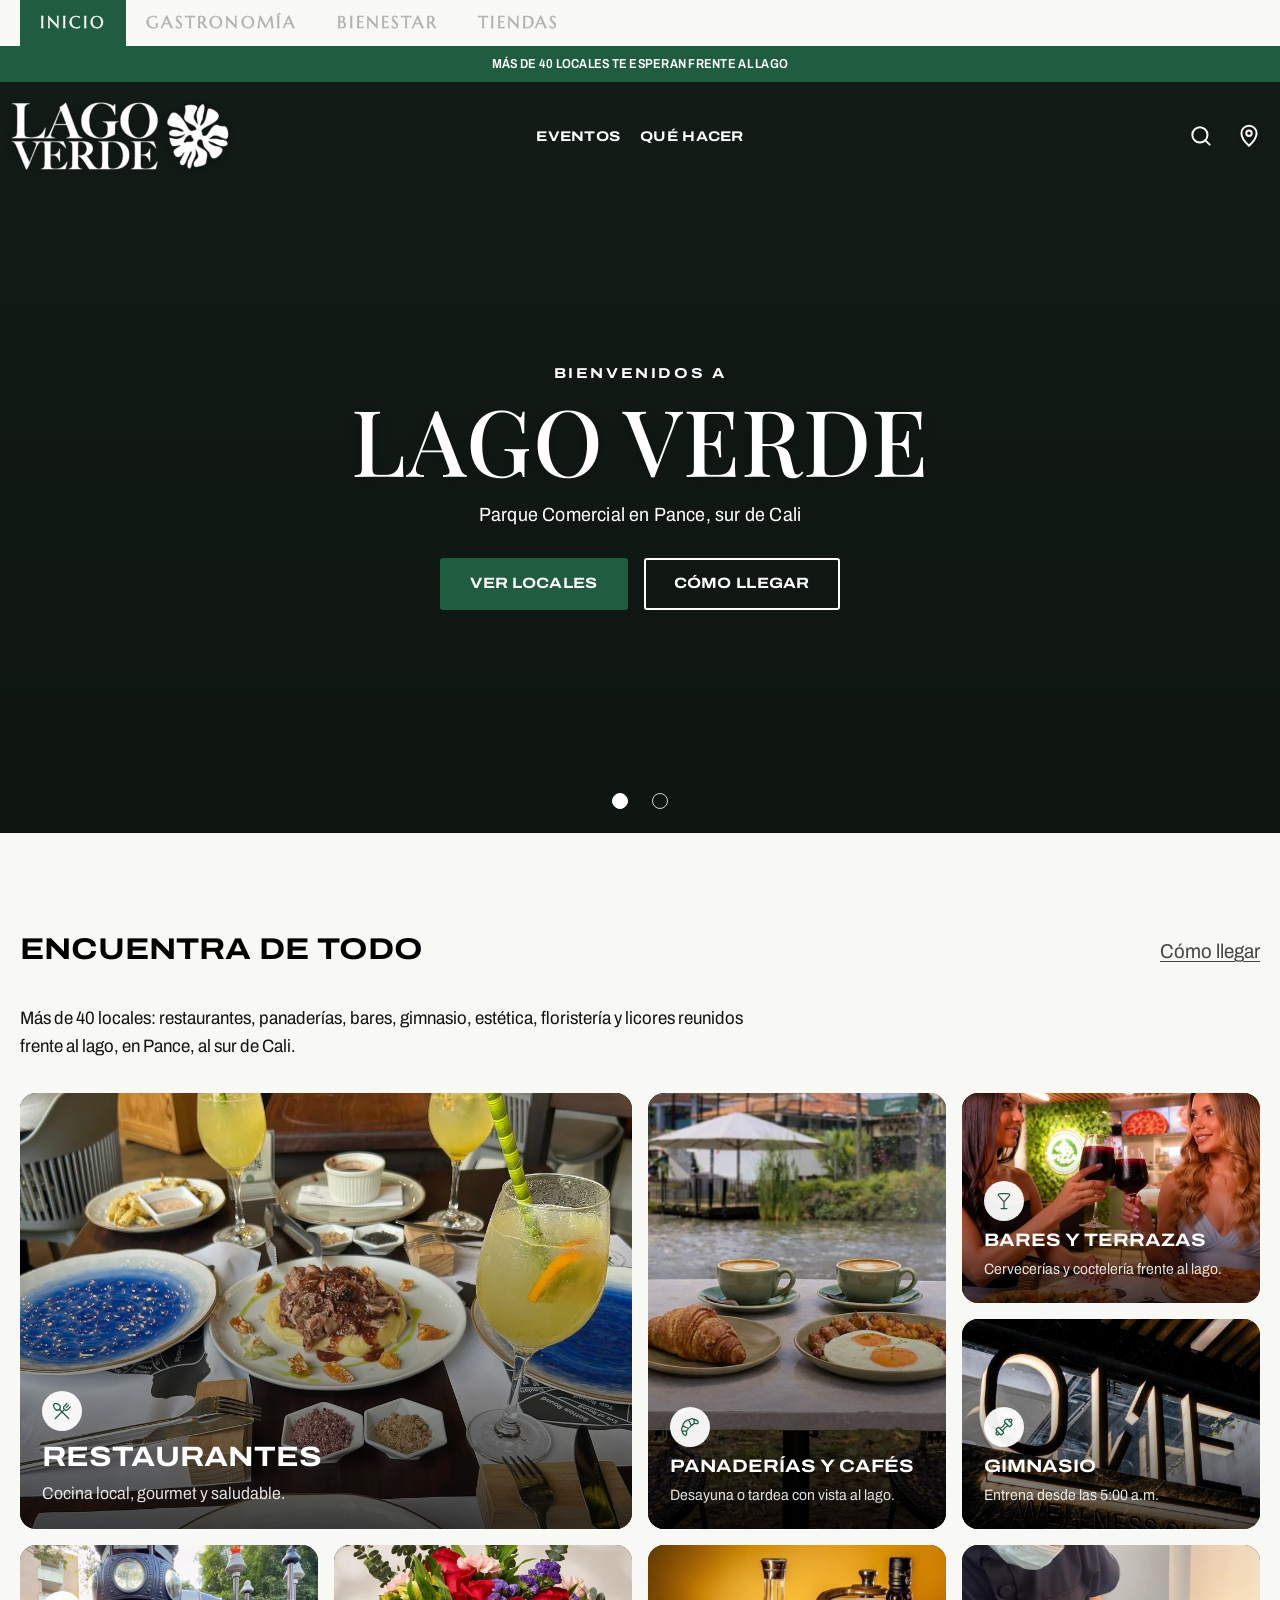
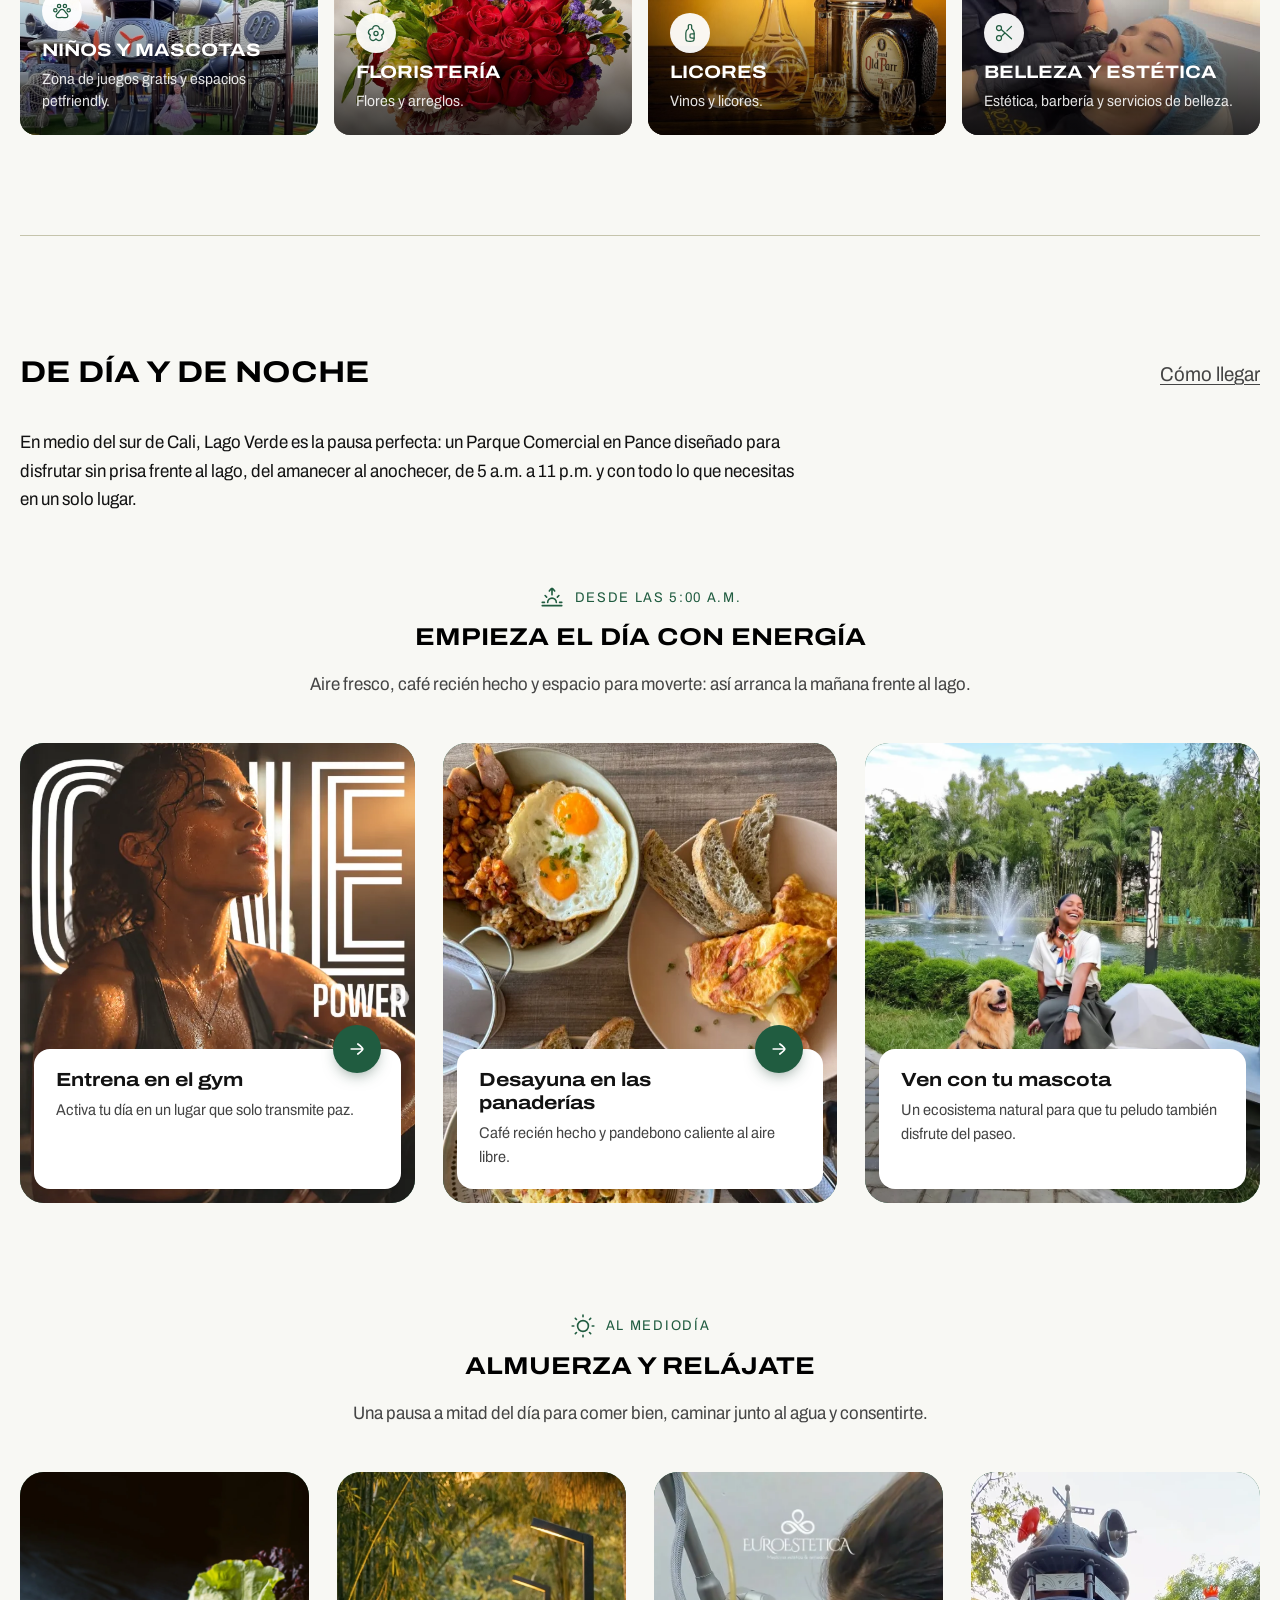
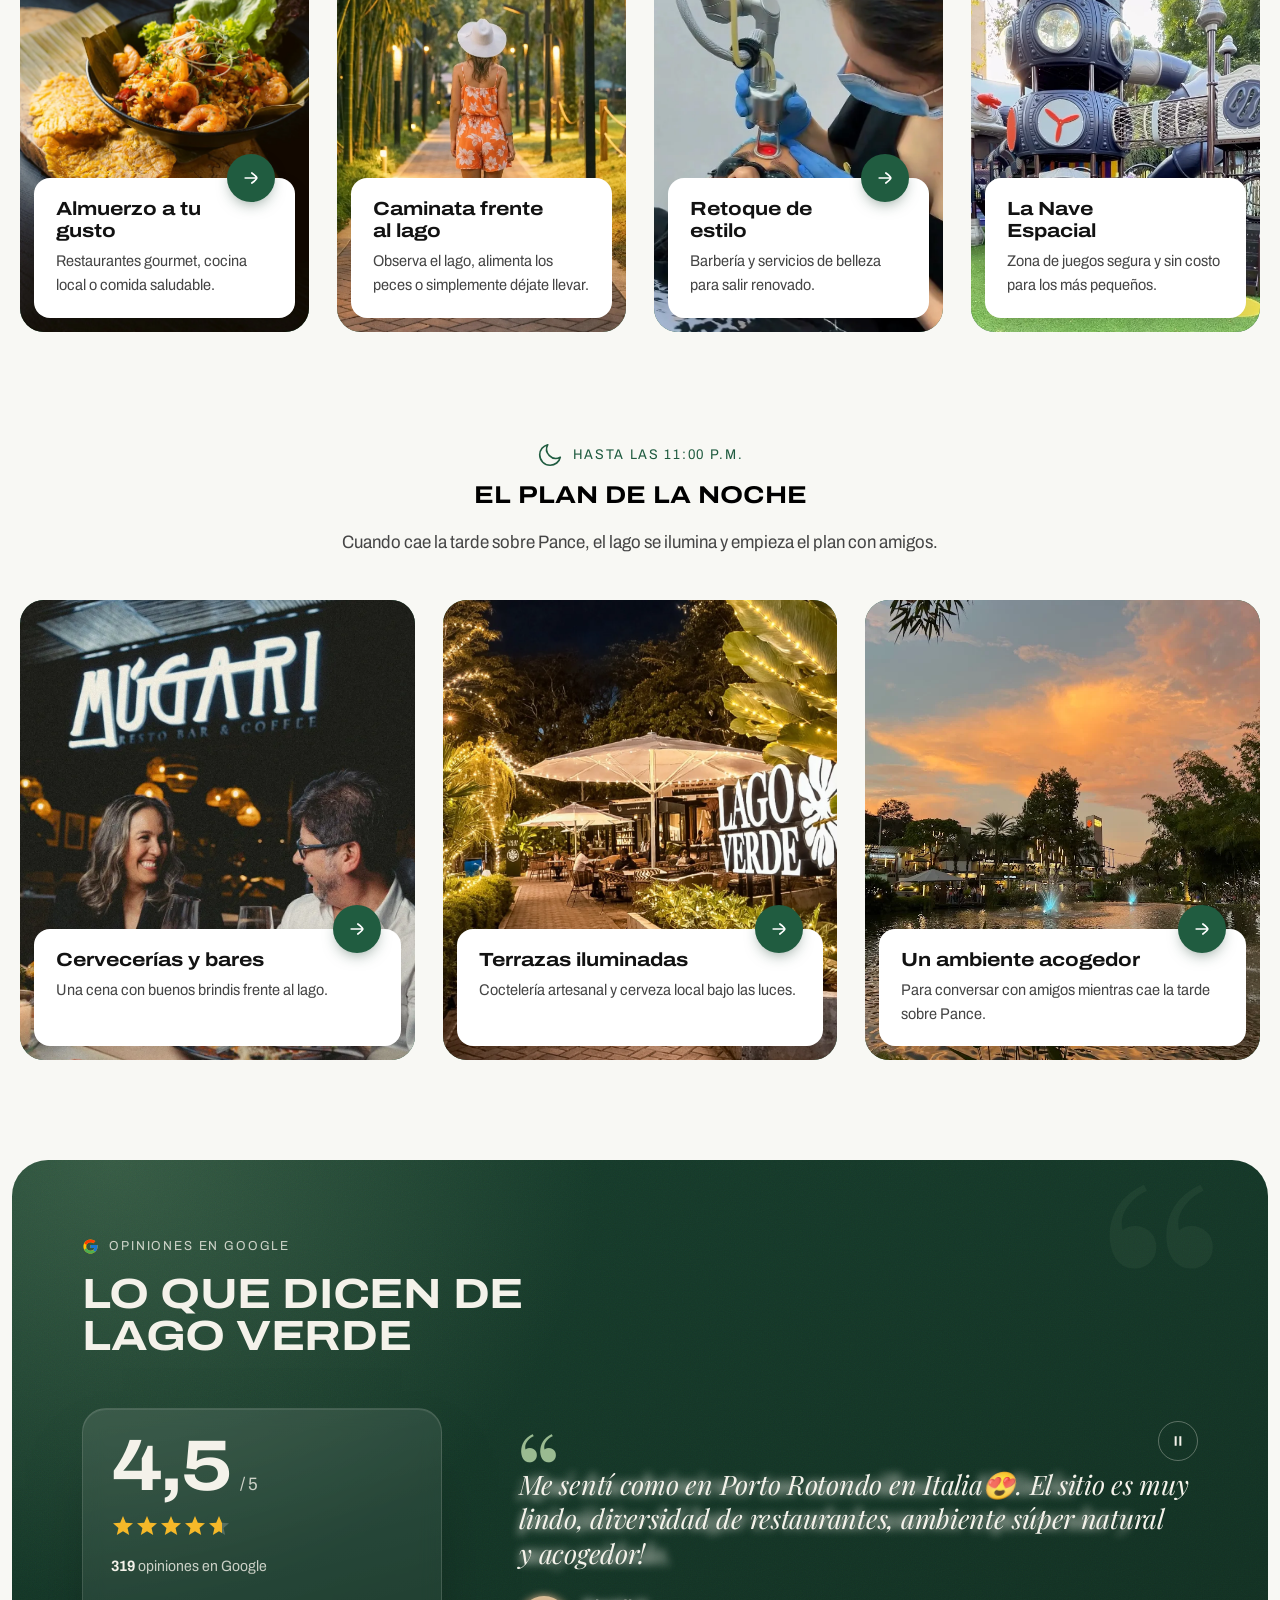
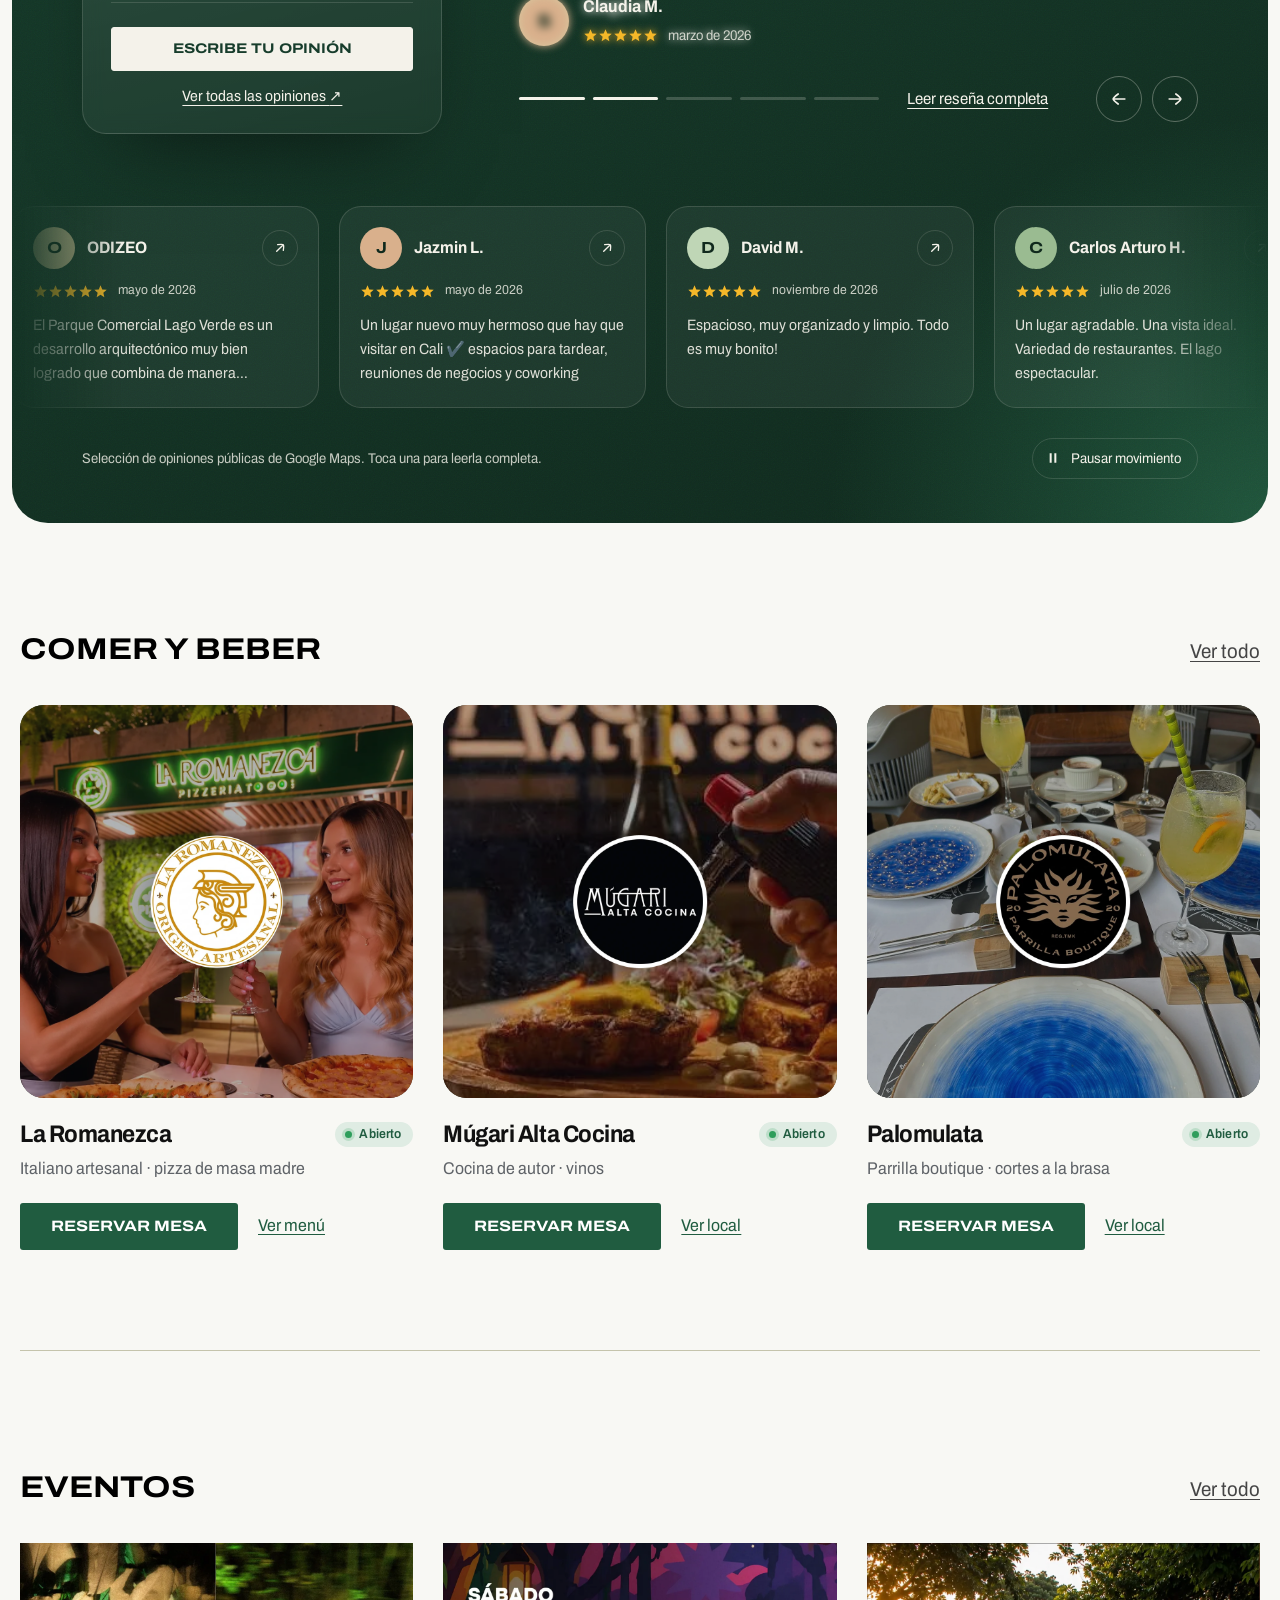
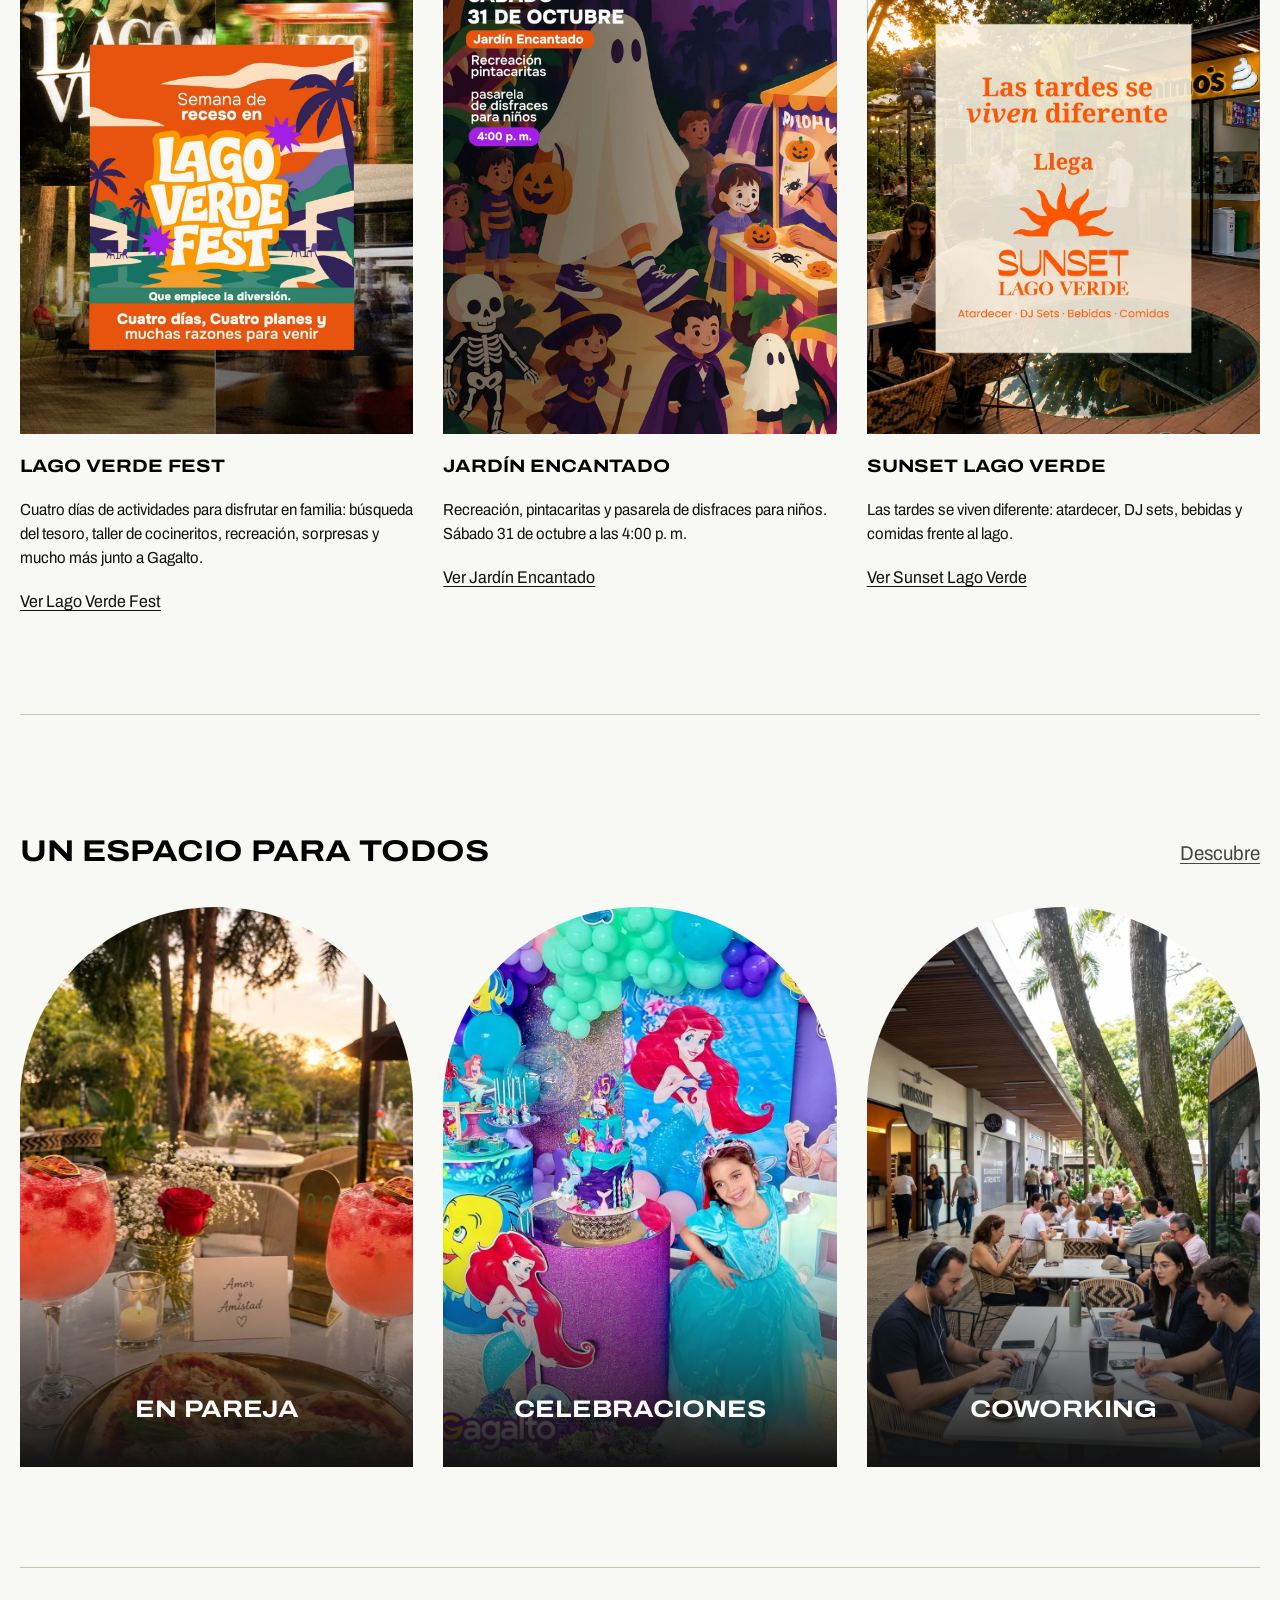
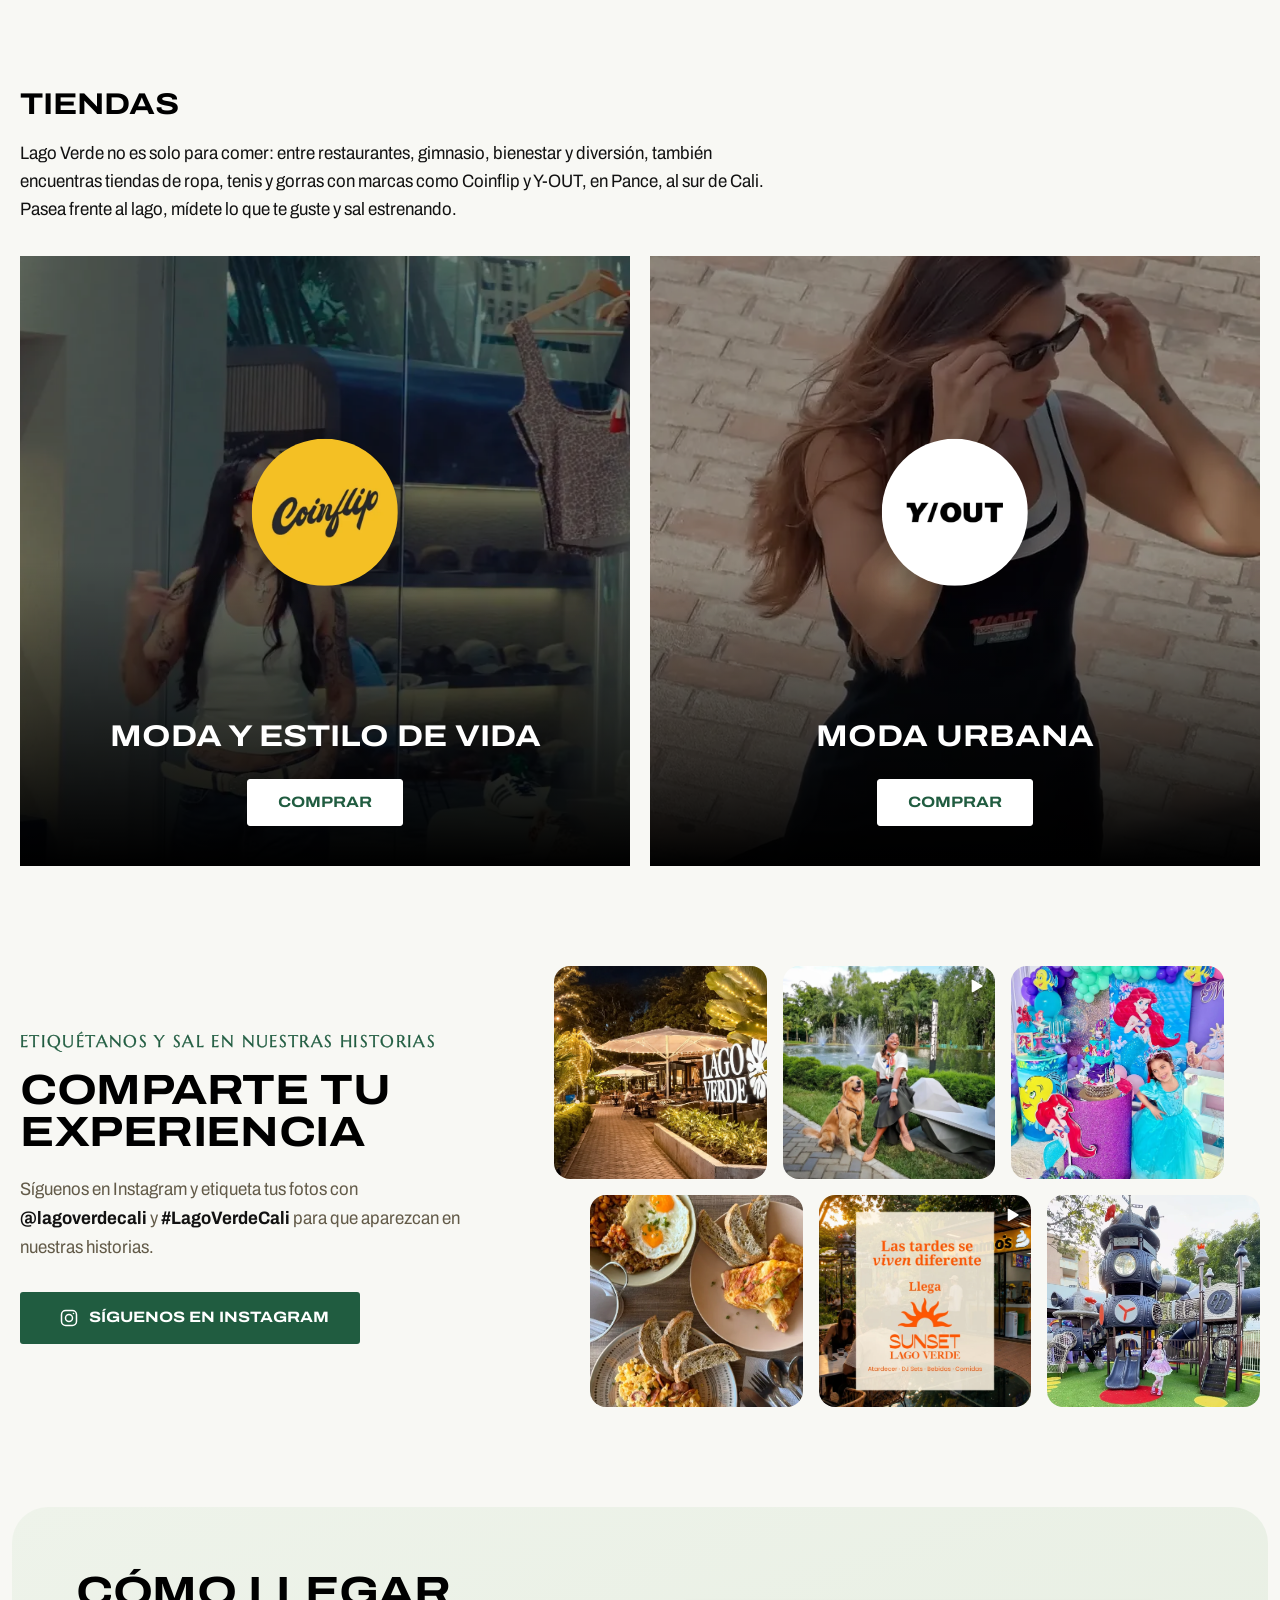
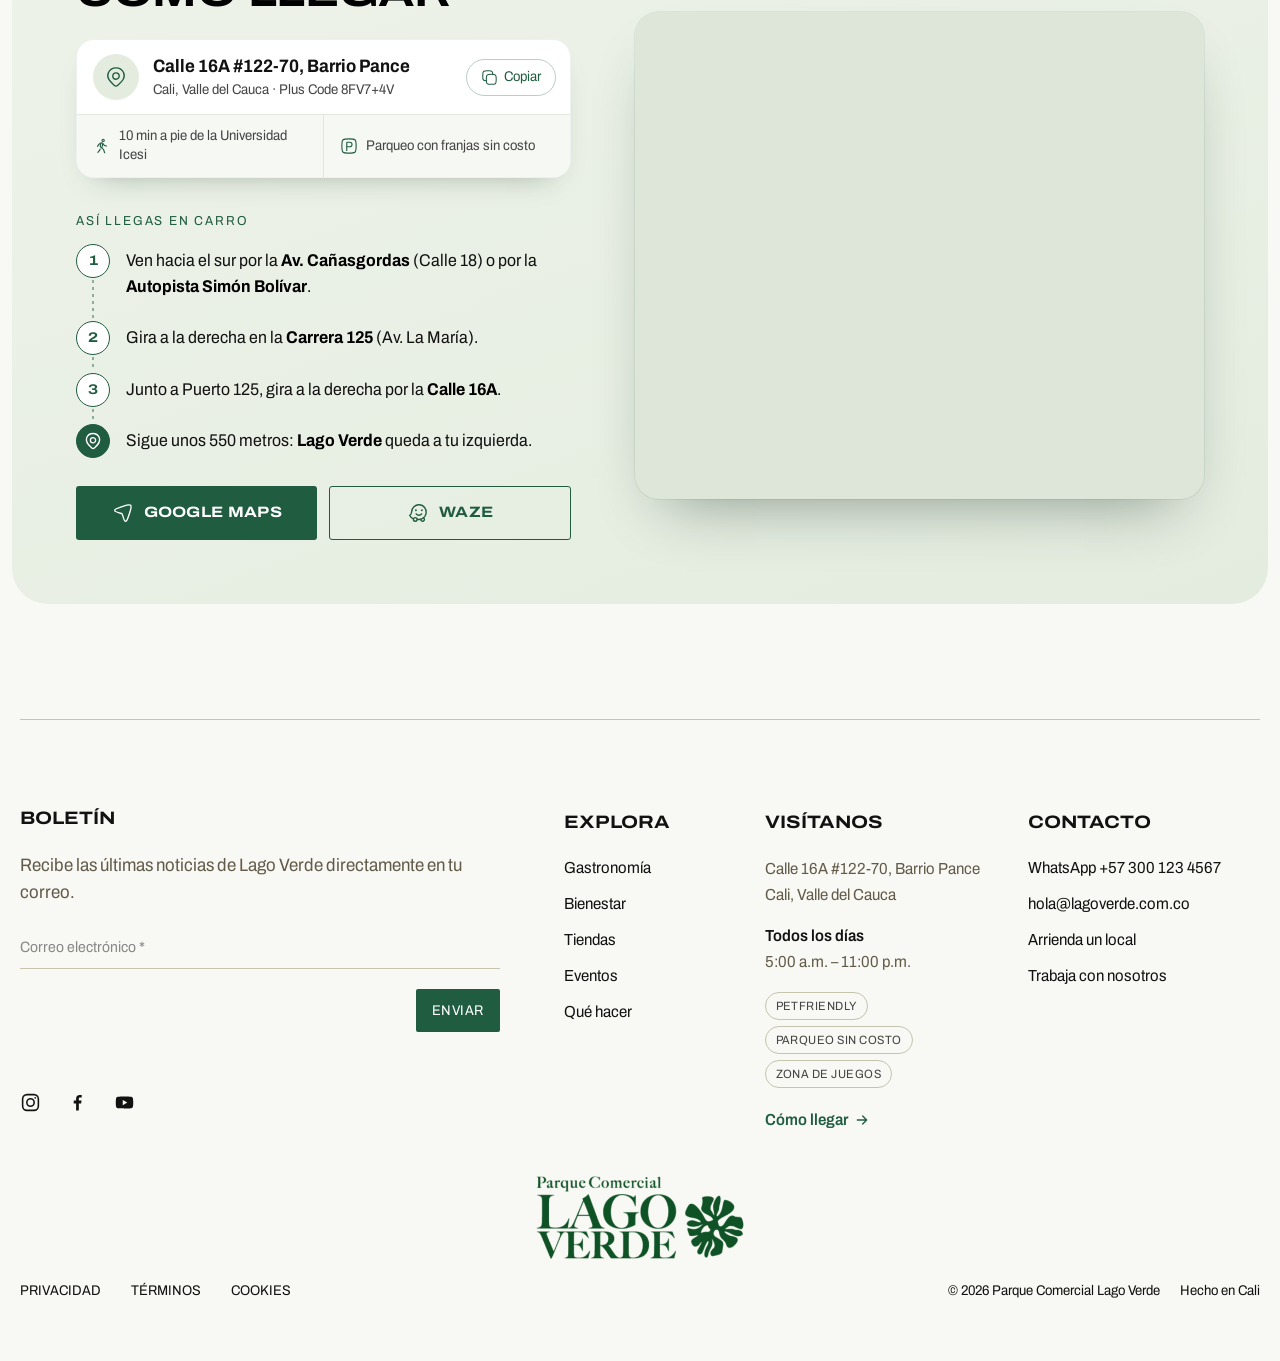
==== commit bb76f520: "Add an Instagram section to the home page - New "Comparte tu experiencia" section between Tiendas an" ====
--- a/index.html
+++ b/index.html
@@ -696,6 +696,44 @@
       </div>
     </section>
 
+    <!-- Instagram: the tiles are local photos standing in for @lagoverdecali posts (mockup); each links to the profile -->
+    <section id="instagram" class="social" aria-labelledby="social-title">
+      <div class="social__copy reveal">
+        <p class="social__eyebrow">Etiquétanos y sal en nuestras historias</p>
+        <h2 class="display" id="social-title">Comparte tu experiencia</h2>
+        <p class="social__lead">Síguenos en Instagram y etiqueta tus fotos con <strong>@lagoverdecali</strong> y <strong>#LagoVerdeCali</strong> para que aparezcan en nuestras historias.</p>
+        <a class="btn btn--green social__btn" href="https://www.instagram.com/lagoverdecali/" target="_blank" rel="noopener"><svg viewBox="0 0 24 24" fill="none" stroke="currentColor" stroke-width="1.8" aria-hidden="true"><rect x="3" y="3" width="18" height="18" rx="5"/><circle cx="12" cy="12" r="4.2"/><circle cx="17.4" cy="6.6" r="1" fill="currentColor" stroke="none"/></svg>Síguenos en Instagram<span class="sr-only"> (abre en una pestaña nueva)</span></a>
+      </div>
+      <div class="social__grid reveal">
+          <a class="social__post" href="https://www.instagram.com/lagoverdecali/" target="_blank" rel="noopener">
+            <img src="assets/momentos/noche/terrazas.webp" alt="Terraza de Lago Verde de noche" loading="lazy">
+            <span class="social__hover" aria-hidden="true"><svg viewBox="0 0 24 24" fill="none" stroke="currentColor" stroke-width="1.8" aria-hidden="true"><rect x="3" y="3" width="18" height="18" rx="5"/><circle cx="12" cy="12" r="4.2"/><circle cx="17.4" cy="6.6" r="1" fill="currentColor" stroke="none"/></svg></span>
+          </a>
+          <a class="social__post" href="https://www.instagram.com/lagoverdecali/" target="_blank" rel="noopener">
+            <img src="assets/momentos/manana/mascotas.webp" alt="Visitantes con sus mascotas en Lago Verde" loading="lazy">
+            <span class="social__reel" aria-hidden="true"><svg viewBox="0 0 24 24" fill="currentColor"><path d="M8 5.5v13a1 1 0 0 0 1.5.86l11-6.5a1 1 0 0 0 0-1.72l-11-6.5A1 1 0 0 0 8 5.5Z"/></svg></span>
+            <span class="social__hover" aria-hidden="true"><svg viewBox="0 0 24 24" fill="none" stroke="currentColor" stroke-width="1.8" aria-hidden="true"><rect x="3" y="3" width="18" height="18" rx="5"/><circle cx="12" cy="12" r="4.2"/><circle cx="17.4" cy="6.6" r="1" fill="currentColor" stroke="none"/></svg></span>
+          </a>
+          <a class="social__post" href="https://www.instagram.com/lagoverdecali/" target="_blank" rel="noopener">
+            <img src="assets/disfruta/celebraciones.webp" alt="Celebración en Lago Verde" loading="lazy">
+            <span class="social__hover" aria-hidden="true"><svg viewBox="0 0 24 24" fill="none" stroke="currentColor" stroke-width="1.8" aria-hidden="true"><rect x="3" y="3" width="18" height="18" rx="5"/><circle cx="12" cy="12" r="4.2"/><circle cx="17.4" cy="6.6" r="1" fill="currentColor" stroke="none"/></svg></span>
+          </a>
+          <a class="social__post" href="https://www.instagram.com/lagoverdecali/" target="_blank" rel="noopener">
+            <img src="assets/momentos/manana/desayuno.webp" alt="Desayuno frente al lago" loading="lazy">
+            <span class="social__hover" aria-hidden="true"><svg viewBox="0 0 24 24" fill="none" stroke="currentColor" stroke-width="1.8" aria-hidden="true"><rect x="3" y="3" width="18" height="18" rx="5"/><circle cx="12" cy="12" r="4.2"/><circle cx="17.4" cy="6.6" r="1" fill="currentColor" stroke="none"/></svg></span>
+          </a>
+          <a class="social__post" href="https://www.instagram.com/lagoverdecali/" target="_blank" rel="noopener">
+            <img src="assets/eventos/sunset-lago-verde.webp" alt="Atardecer en Lago Verde" loading="lazy">
+            <span class="social__reel" aria-hidden="true"><svg viewBox="0 0 24 24" fill="currentColor"><path d="M8 5.5v13a1 1 0 0 0 1.5.86l11-6.5a1 1 0 0 0 0-1.72l-11-6.5A1 1 0 0 0 8 5.5Z"/></svg></span>
+            <span class="social__hover" aria-hidden="true"><svg viewBox="0 0 24 24" fill="none" stroke="currentColor" stroke-width="1.8" aria-hidden="true"><rect x="3" y="3" width="18" height="18" rx="5"/><circle cx="12" cy="12" r="4.2"/><circle cx="17.4" cy="6.6" r="1" fill="currentColor" stroke="none"/></svg></span>
+          </a>
+          <a class="social__post" href="https://www.instagram.com/lagoverdecali/" target="_blank" rel="noopener">
+            <img src="assets/categorias/ninos-nave-espacial.webp" alt="Niños en la zona de juegos" loading="lazy">
+            <span class="social__hover" aria-hidden="true"><svg viewBox="0 0 24 24" fill="none" stroke="currentColor" stroke-width="1.8" aria-hidden="true"><rect x="3" y="3" width="18" height="18" rx="5"/><circle cx="12" cy="12" r="4.2"/><circle cx="17.4" cy="6.6" r="1" fill="currentColor" stroke="none"/></svg></span>
+          </a>
+      </div>
+    </section>
+
     <!-- Cómo llegar: ruta tomada de Google Maps (en carro desde la Av. Cañasgordas y desde la Autopista Simón Bolívar,
          y a pie desde la Universidad Icesi) el 5 de noviembre de 2026. Revisarla si cambian los sentidos de las vías. -->
     <section id="como-llegar" class="directions" aria-labelledby="como-llegar-title">
@@ -759,7 +797,7 @@
           </div>
         </form>
         <ul class="socials">
-          <li><a href="#" aria-label="Instagram"><svg viewBox="0 0 24 24" fill="none" stroke="currentColor" stroke-width="1.8"><rect x="3" y="3" width="18" height="18" rx="5"/><circle cx="12" cy="12" r="4.2"/><circle cx="17.4" cy="6.6" r="1" fill="currentColor" stroke="none"/></svg></a></li>
+          <li><a href="https://www.instagram.com/lagoverdecali/" target="_blank" rel="noopener" aria-label="Instagram"><svg viewBox="0 0 24 24" fill="none" stroke="currentColor" stroke-width="1.8"><rect x="3" y="3" width="18" height="18" rx="5"/><circle cx="12" cy="12" r="4.2"/><circle cx="17.4" cy="6.6" r="1" fill="currentColor" stroke="none"/></svg></a></li>
           <li><a href="#" aria-label="Facebook"><svg viewBox="0 0 24 24" fill="currentColor"><path d="M13.5 21v-8h2.7l.4-3.2h-3.1V7.8c0-.9.3-1.5 1.6-1.5h1.7V3.4c-.3 0-1.3-.1-2.4-.1-2.4 0-4 1.5-4 4.1v2.4H7.7V13h2.7v8h3.1Z"/></svg></a></li>
           <li><a href="#" aria-label="YouTube"><svg viewBox="0 0 24 24" fill="currentColor"><path d="M21.6 7.2a2.5 2.5 0 0 0-1.8-1.8C18.2 5 12 5 12 5s-6.2 0-7.8.4A2.5 2.5 0 0 0 2.4 7.2 26 26 0 0 0 2 12a26 26 0 0 0 .4 4.8 2.5 2.5 0 0 0 1.8 1.8C5.8 19 12 19 12 19s6.2 0 7.8-.4a2.5 2.5 0 0 0 1.8-1.8A26 26 0 0 0 22 12a26 26 0 0 0-.4-4.8ZM10 15V9l5.2 3L10 15Z"/></svg></a></li>
         </ul>
--- a/assets/css/styles.css
+++ b/assets/css/styles.css
@@ -721,6 +721,37 @@
   .rcard:hover { transform: none; }
   .rv-dialog[open], .rv-dialog[open]::backdrop { animation: none; }
 }
+
+/* ===== Instagram: copy and follow button beside a 3×2 grid of posts (second row nudged right) ===== */
+.social {
+  display: grid; grid-template-columns: minmax(0, .8fr) minmax(0, 1.2fr); gap: clamp(36px, 5vw, 80px); align-items: center;
+  margin-top: 100px;
+}
+.social__eyebrow {
+  margin: 0 0 14px; font-family: var(--f-brand); font-size: 17px; letter-spacing: .08em; text-transform: uppercase;
+  -webkit-text-stroke: .3px currentColor; color: var(--c-primary);
+}
+.social h2 { font-size: clamp(30px, 3.3vw, 48px); line-height: 1; letter-spacing: -.01em; color: #000; text-wrap: balance; }
+.social__lead { max-width: 440px; margin: 22px 0 30px; font-size: 18px; line-height: 1.6; color: var(--c-brown); }
+.social__lead strong { color: var(--c-text); }
+.social__btn { gap: 10px; }
+.social__btn svg { width: 20px; height: 20px; }
+.social__grid { display: grid; grid-template-columns: repeat(3, minmax(0, 1fr)); gap: 16px; padding-right: 36px; }
+.social__post:nth-child(n+4) { transform: translateX(36px); }
+.social__post {
+  position: relative; display: block; aspect-ratio: 1; overflow: hidden; border-radius: 16px; background: #2b2b2b;
+}
+.social__post img { width: 100%; height: 100%; object-fit: cover; transition: transform .6s ease; }
+.social__hover {
+  position: absolute; inset: 0; display: grid; place-items: center; color: var(--c-white);
+  background: rgba(32, 92, 64, .55); opacity: 0; transition: opacity .25s ease;
+}
+.social__hover svg { width: 38px; height: 38px; }
+.social__post:hover img { transform: scale(1.06); }
+.social__post:hover .social__hover, .social__post:focus-visible .social__hover { opacity: 1; }
+.social__reel { position: absolute; top: 10px; right: 10px; color: var(--c-white); filter: drop-shadow(0 1px 4px rgba(0,0,0,.5)); }
+.social__reel svg { width: 20px; height: 20px; display: block; }
+@media (prefers-reduced-motion: reduce) { .social__post img, .social__hover { transition: none; } }
 
 /* ===== Cómo llegar: address card, quick facts and route steps beside an embedded Google map ===== */
 .directions {
@@ -918,6 +949,9 @@
   }
   .newsletter { flex-basis: 100%; }
   .footer-cols { flex-basis: 100%; margin: 20px 0 0; }
+  .social { grid-template-columns: 1fr; margin-top: 80px; }
+  .social__grid { padding-right: 0; }
+  .social__post:nth-child(n+4) { transform: none; }
 }
 @media (max-width: 767px) {
   /* Phones: no tab row. At the top the hero menu shows logo, icons and hamburger (its panel
@@ -976,6 +1010,9 @@
   .shop__details h3 { font-size: 20px; }
   .divider { margin: 60px 0 70px; }
   .footer-cols { grid-template-columns: 1fr 1fr; gap: 36px 24px; }
+  .social__grid { gap: 8px; }
+  .social__post { border-radius: 10px; }
+  .social__btn { width: 100%; }
   .footer-cols > :last-child { grid-column: 1 / -1; }
   .footer-bottom ul, .footer-bottom .credits { flex-basis: 100%; justify-content: center; }
   .footer-bottom .credits { margin-top: 16px; }
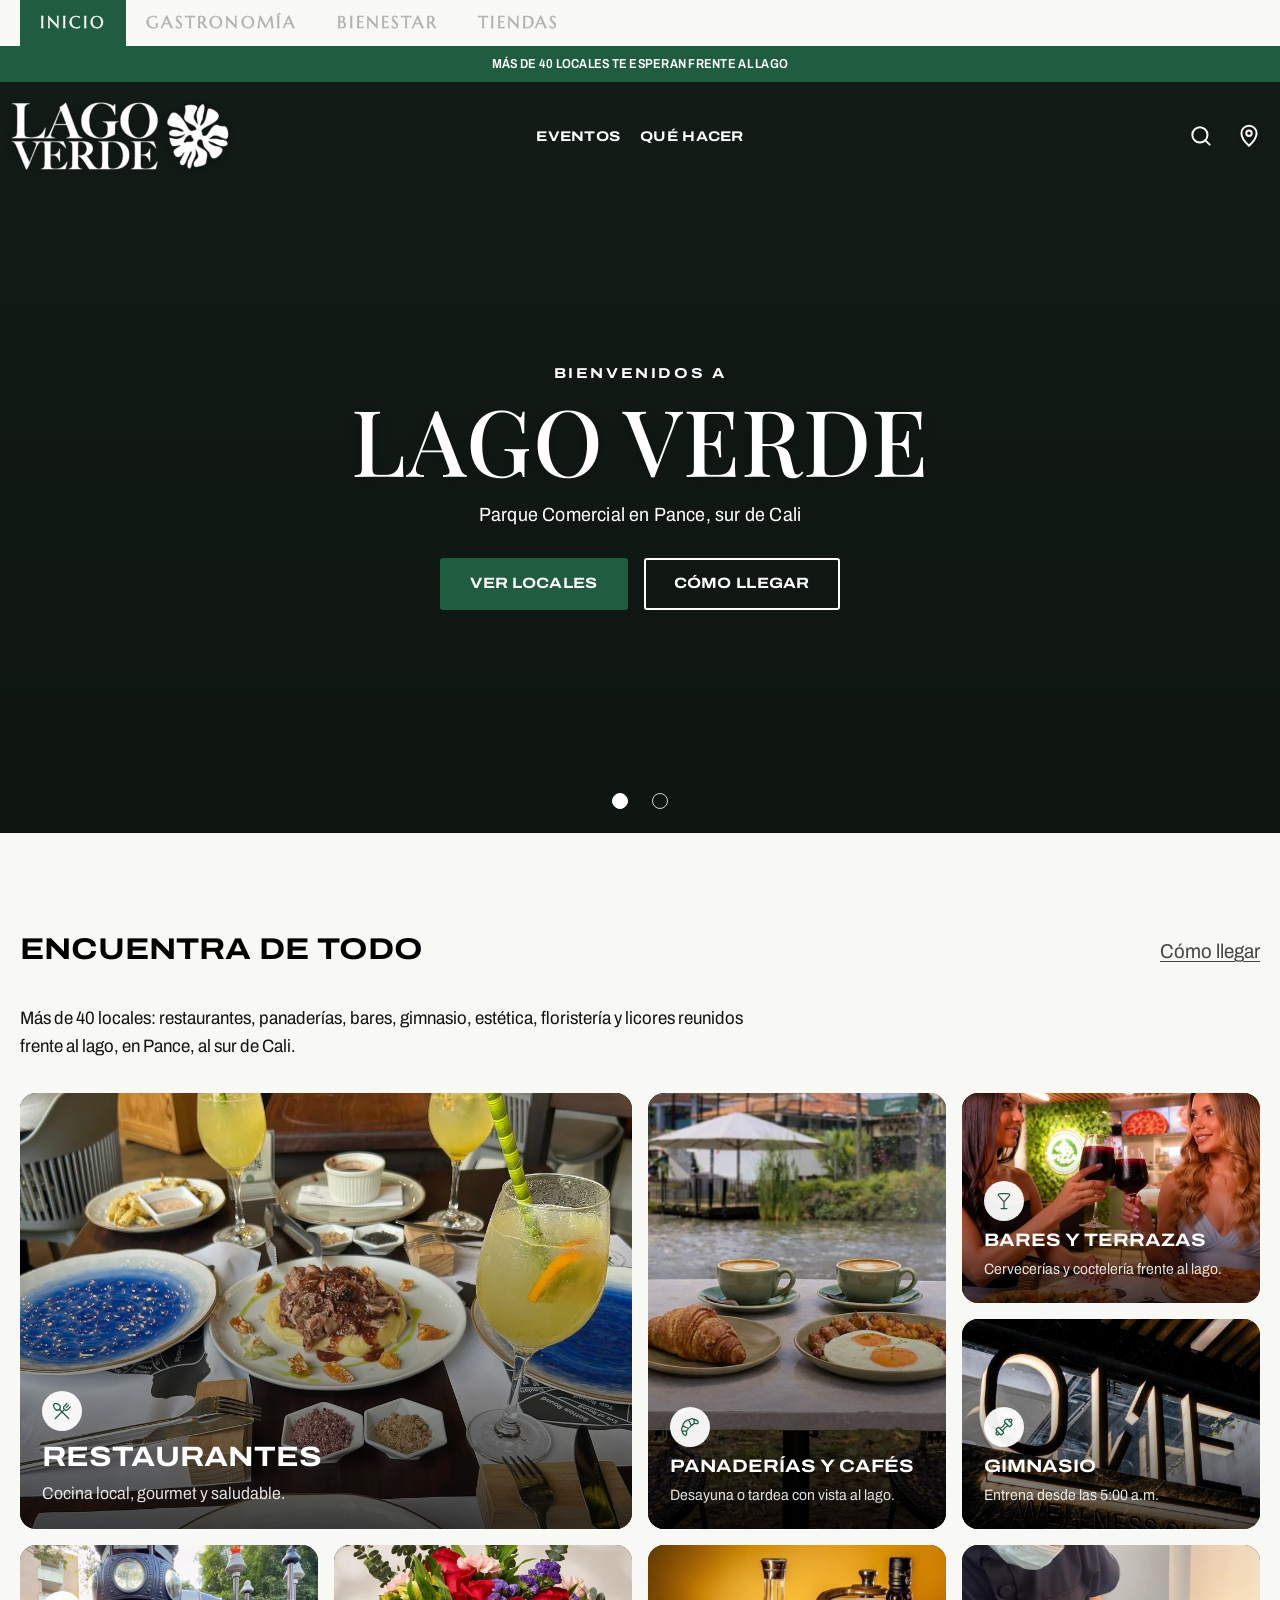
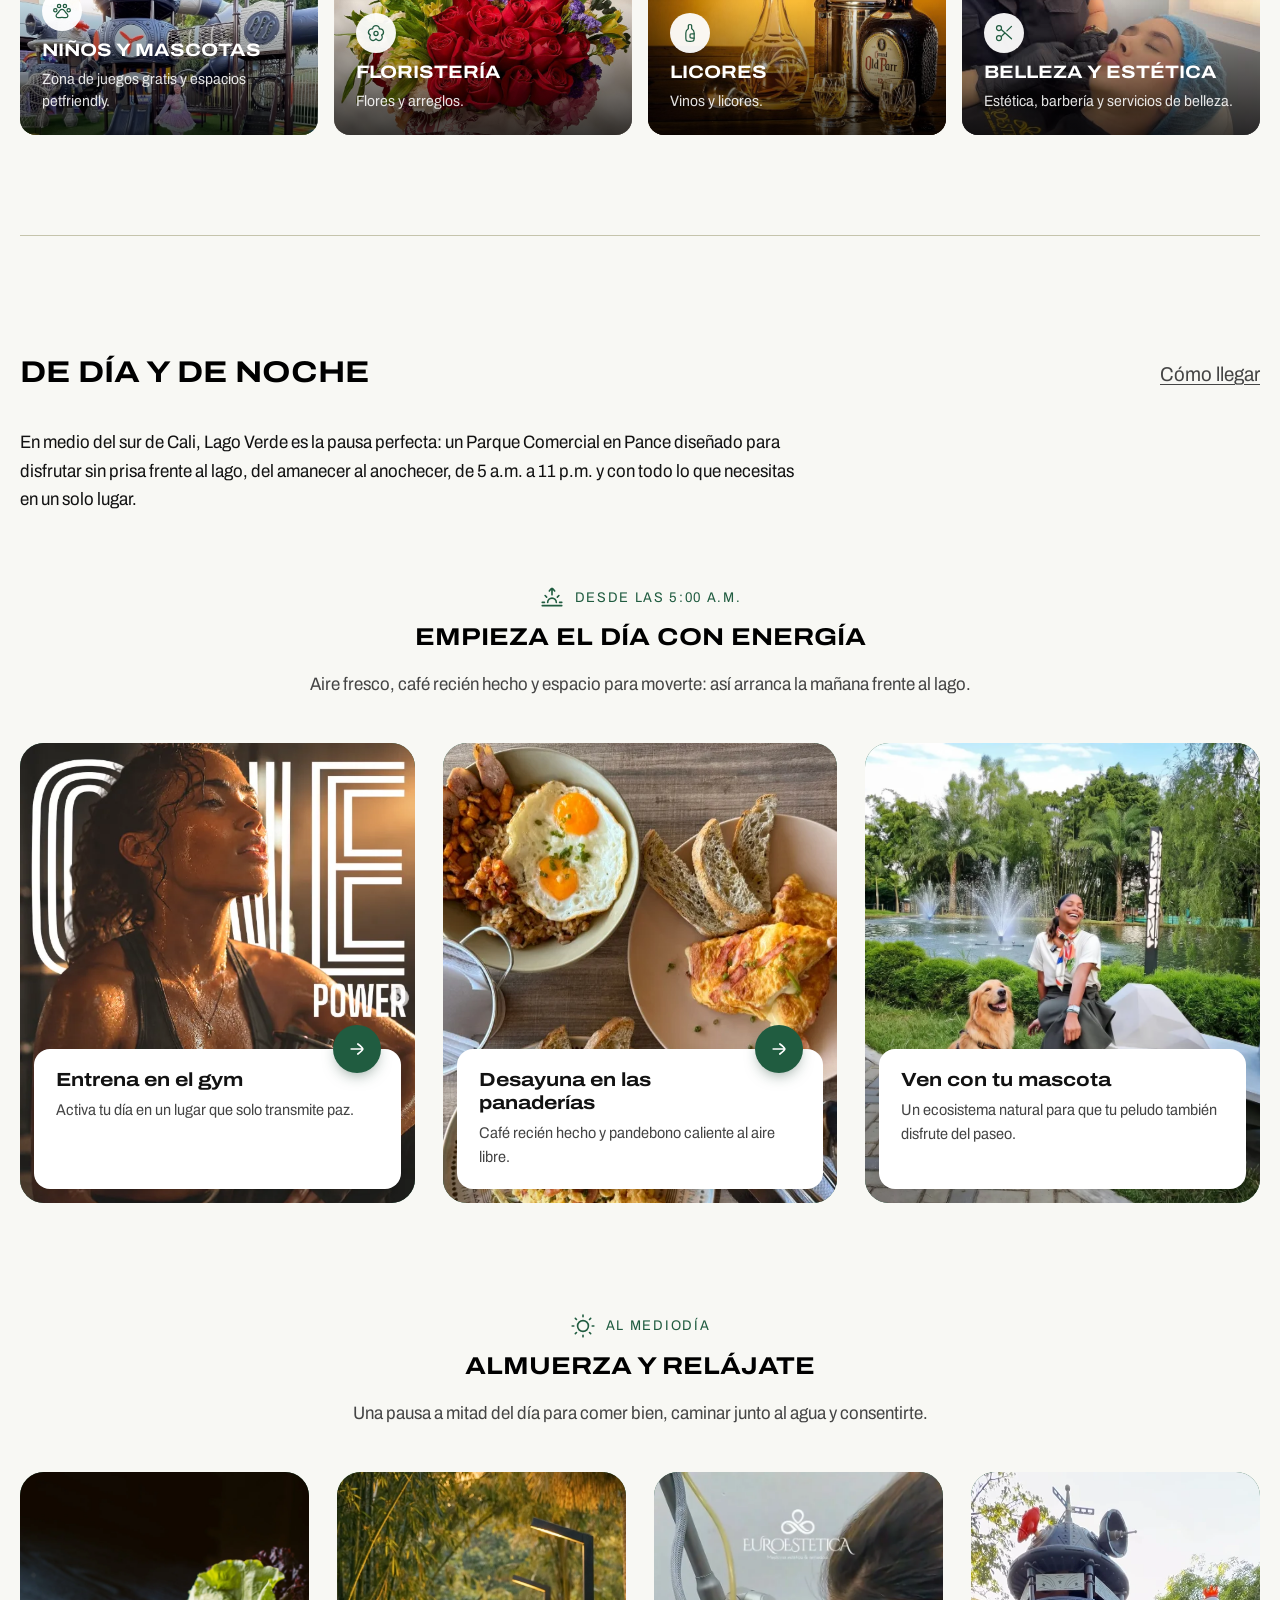
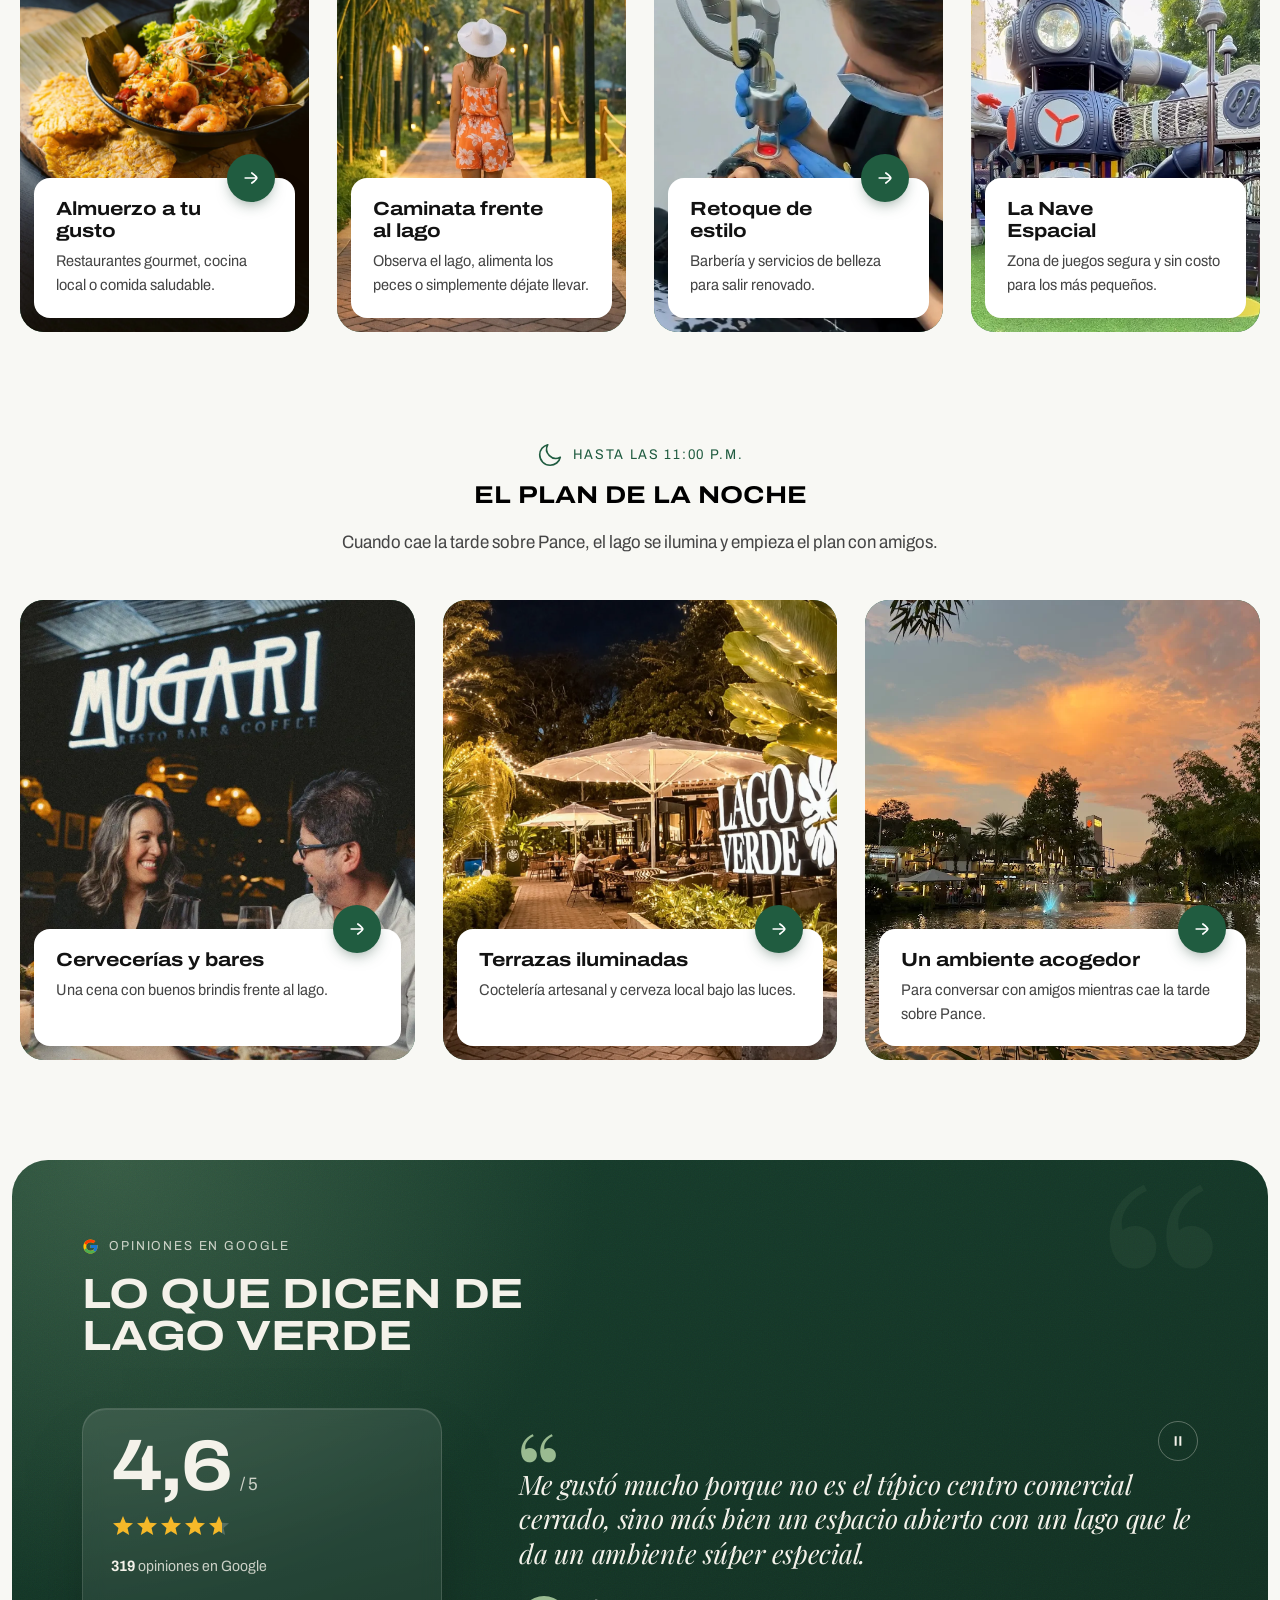
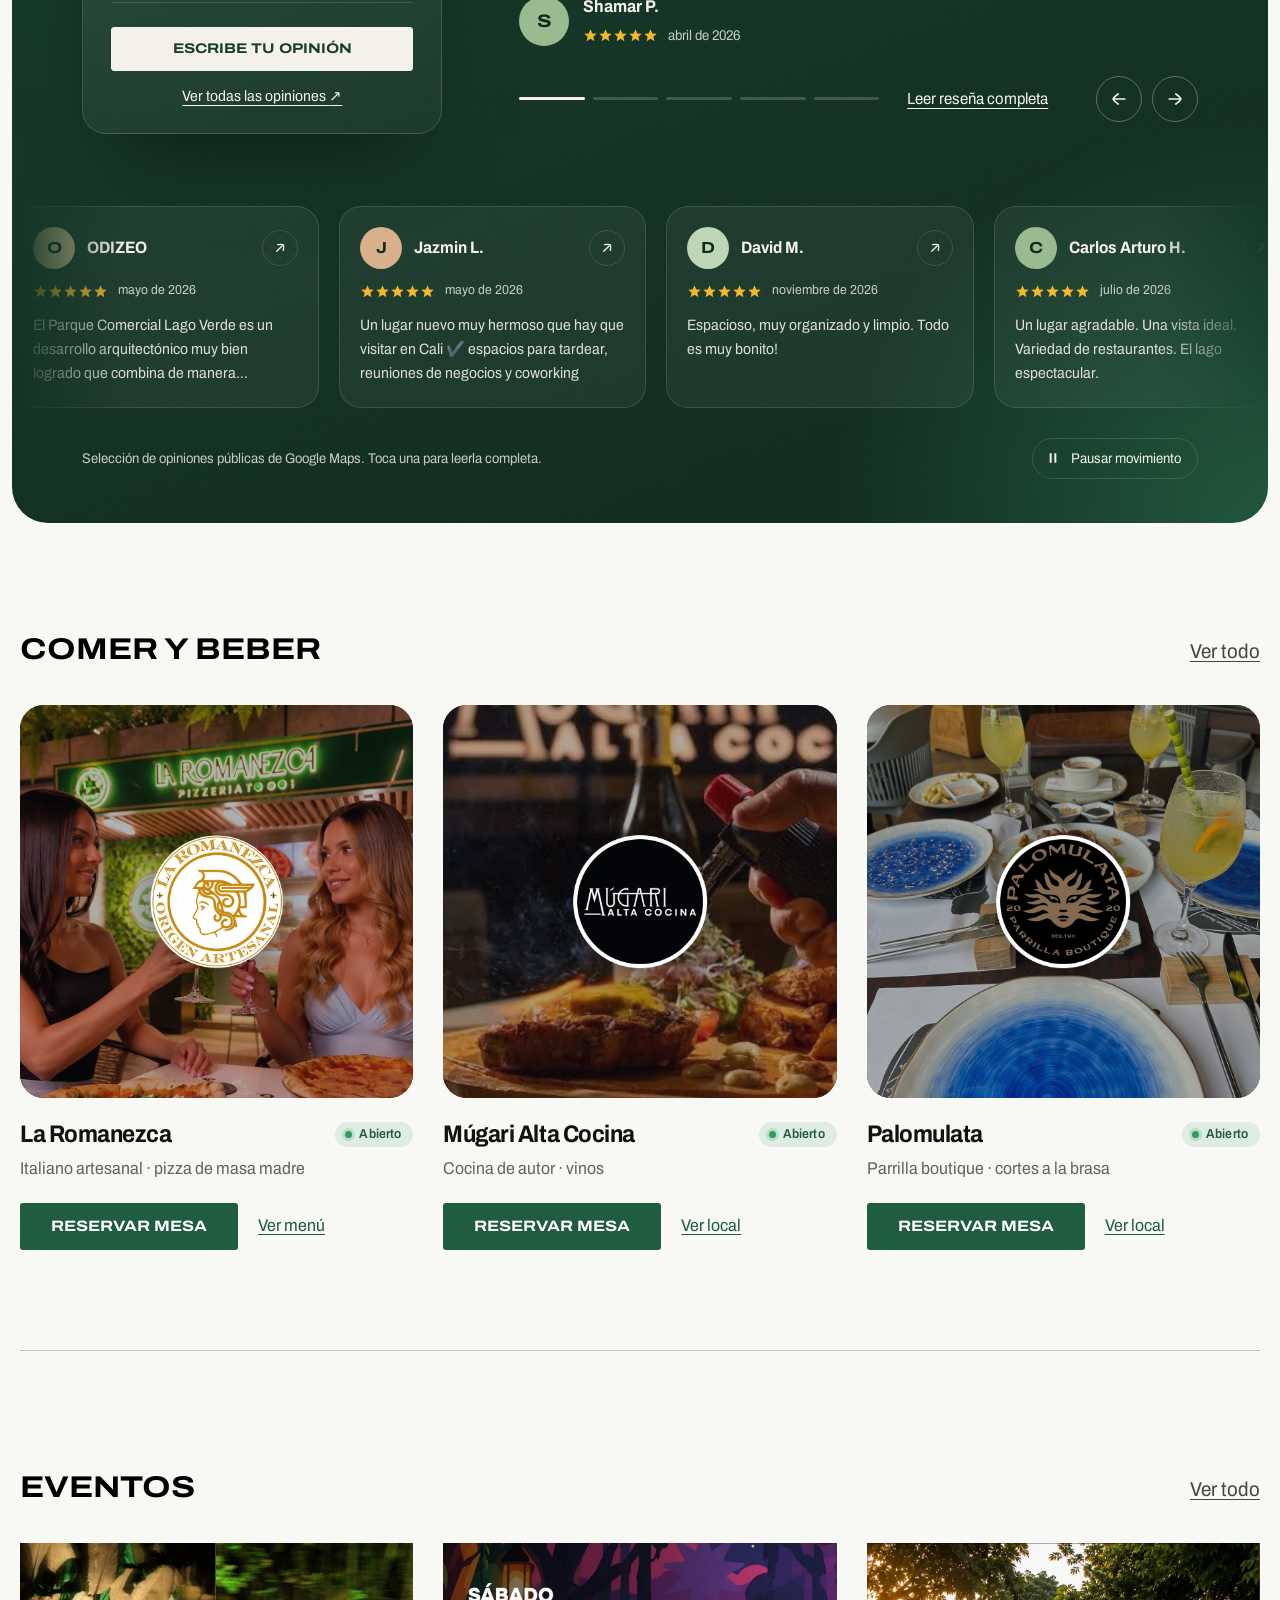
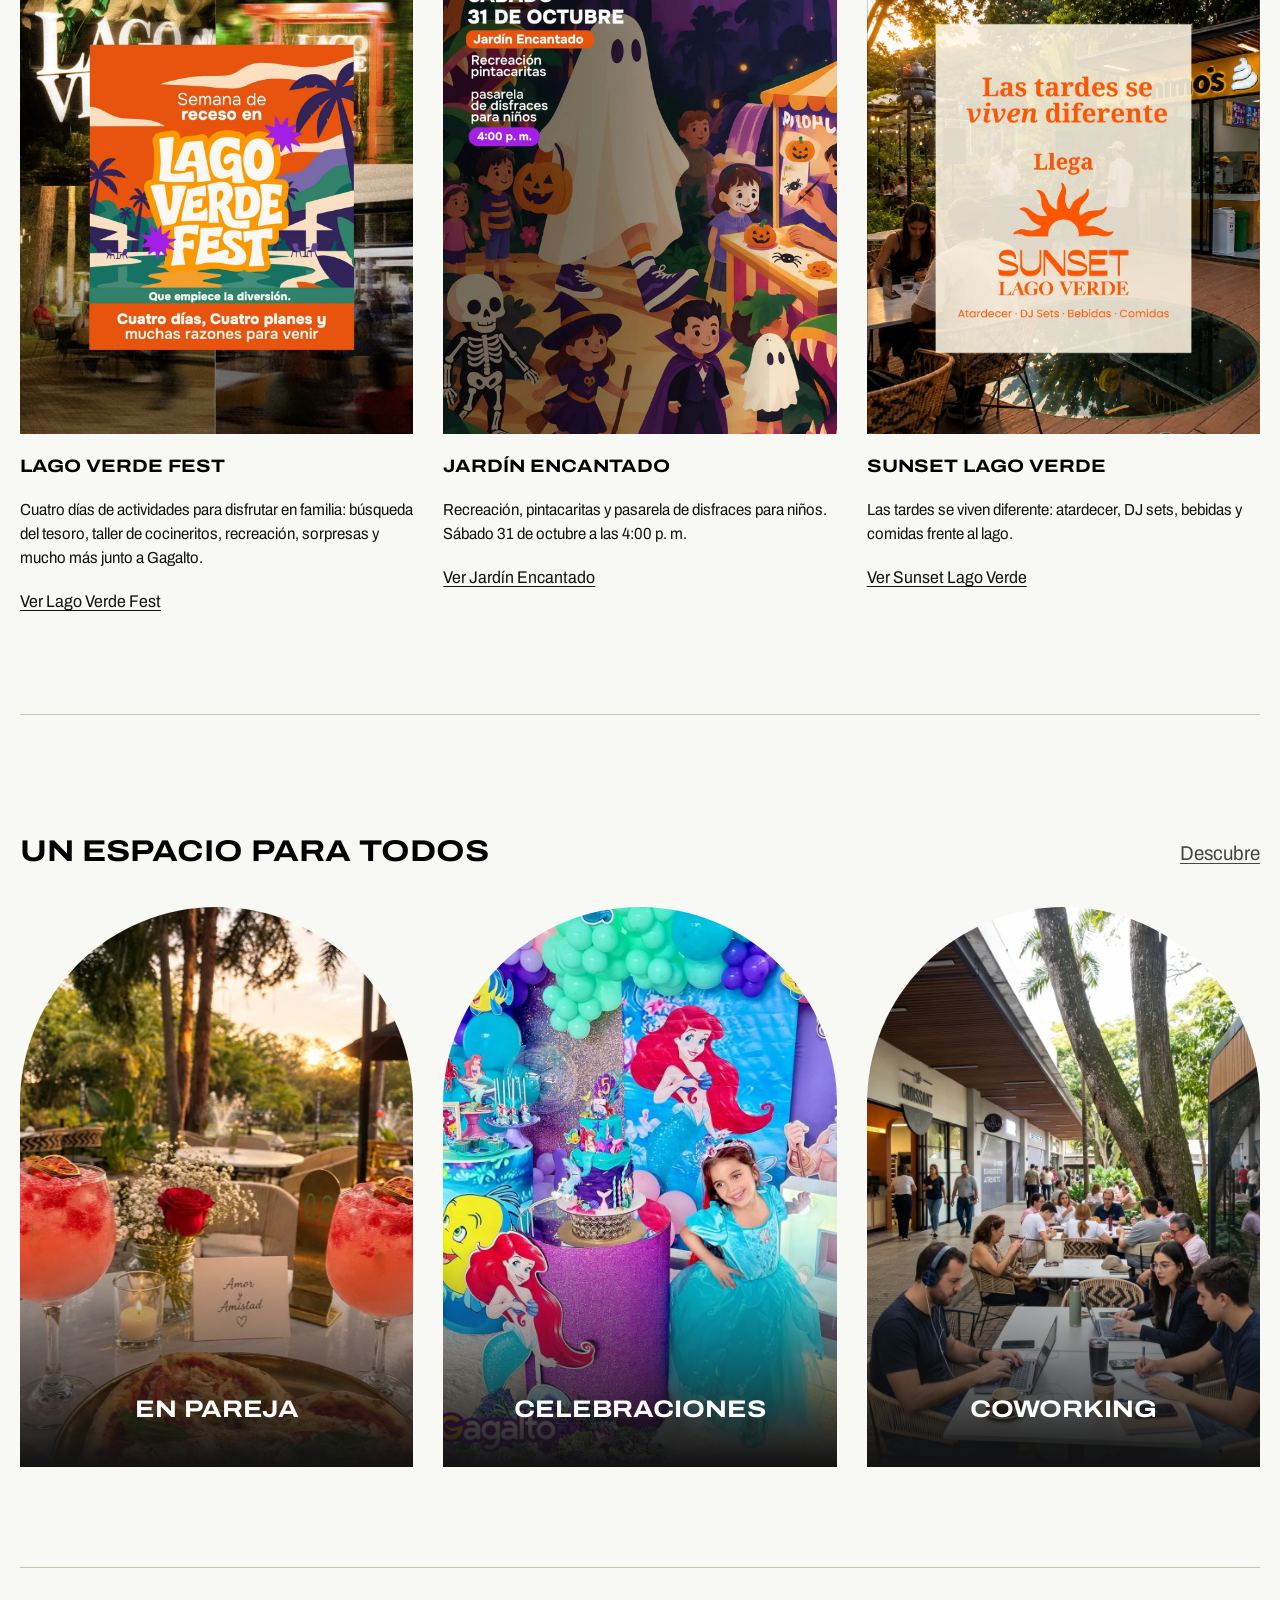
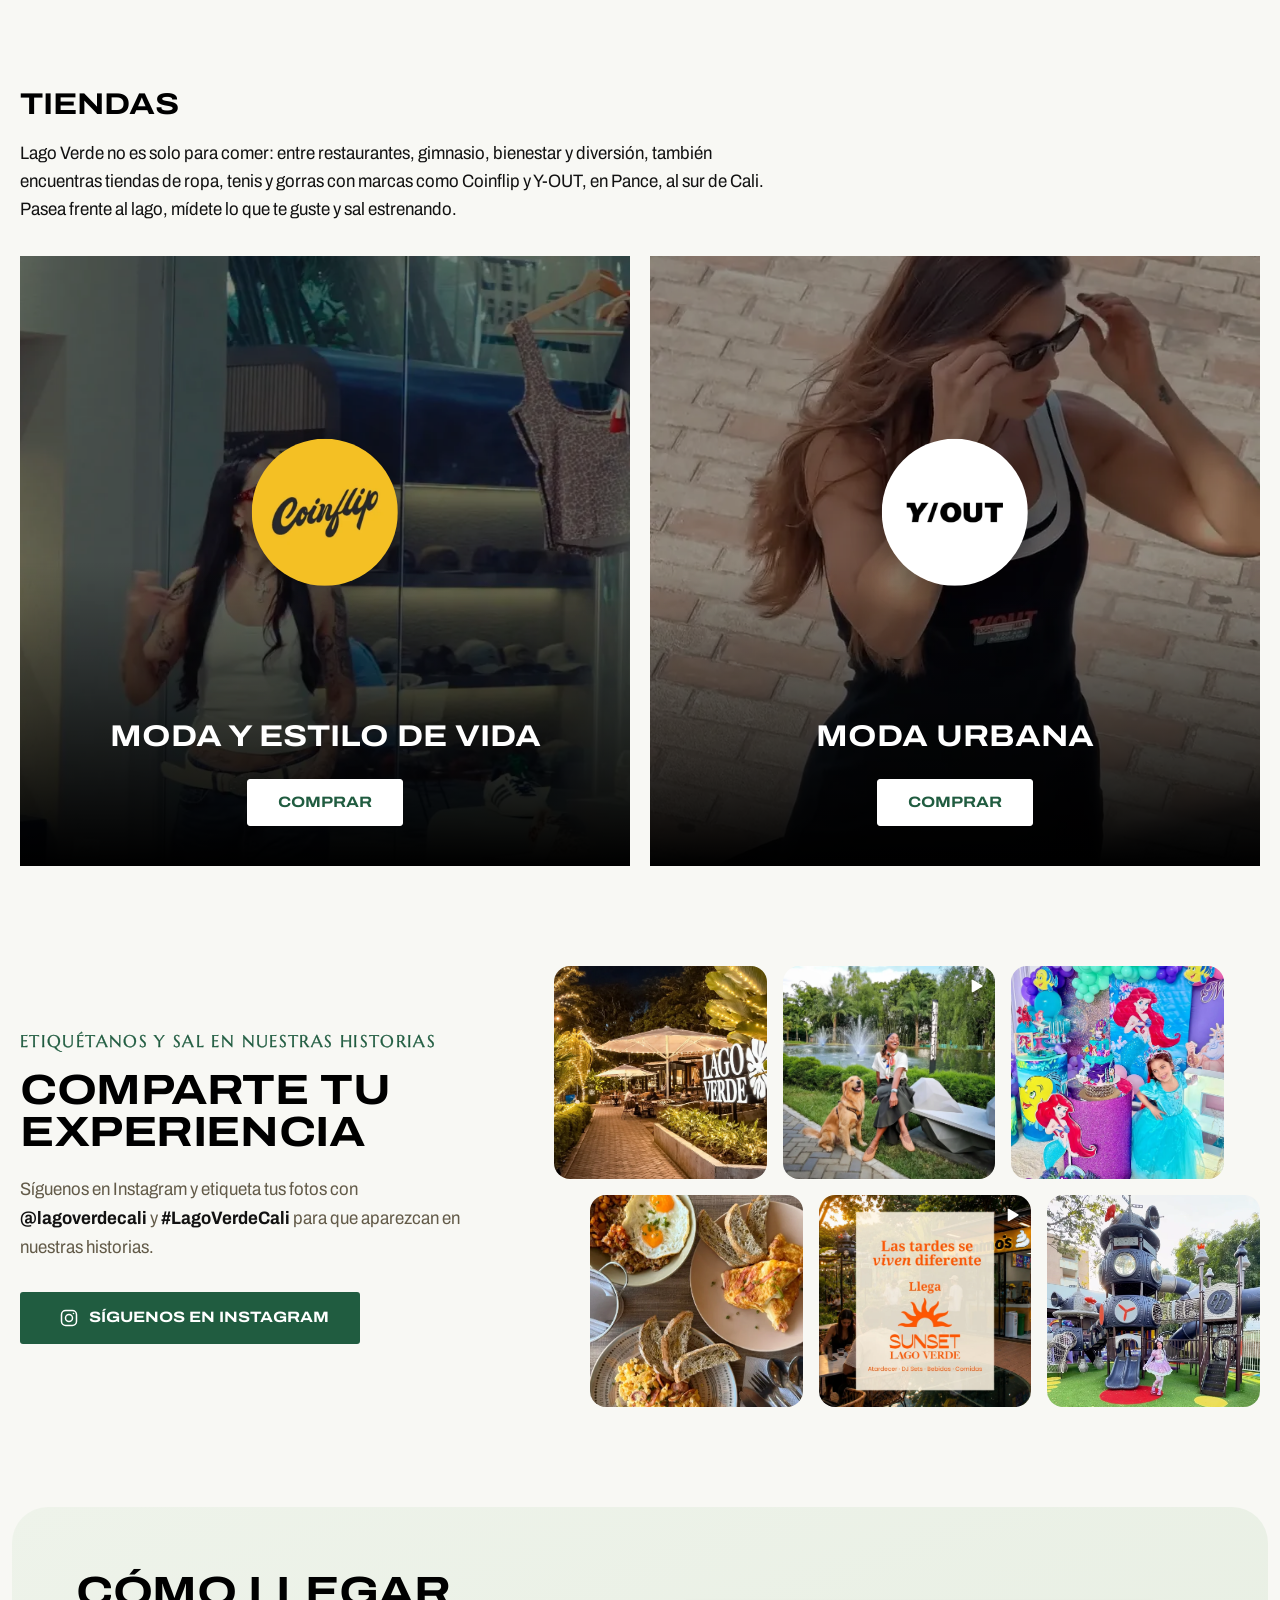
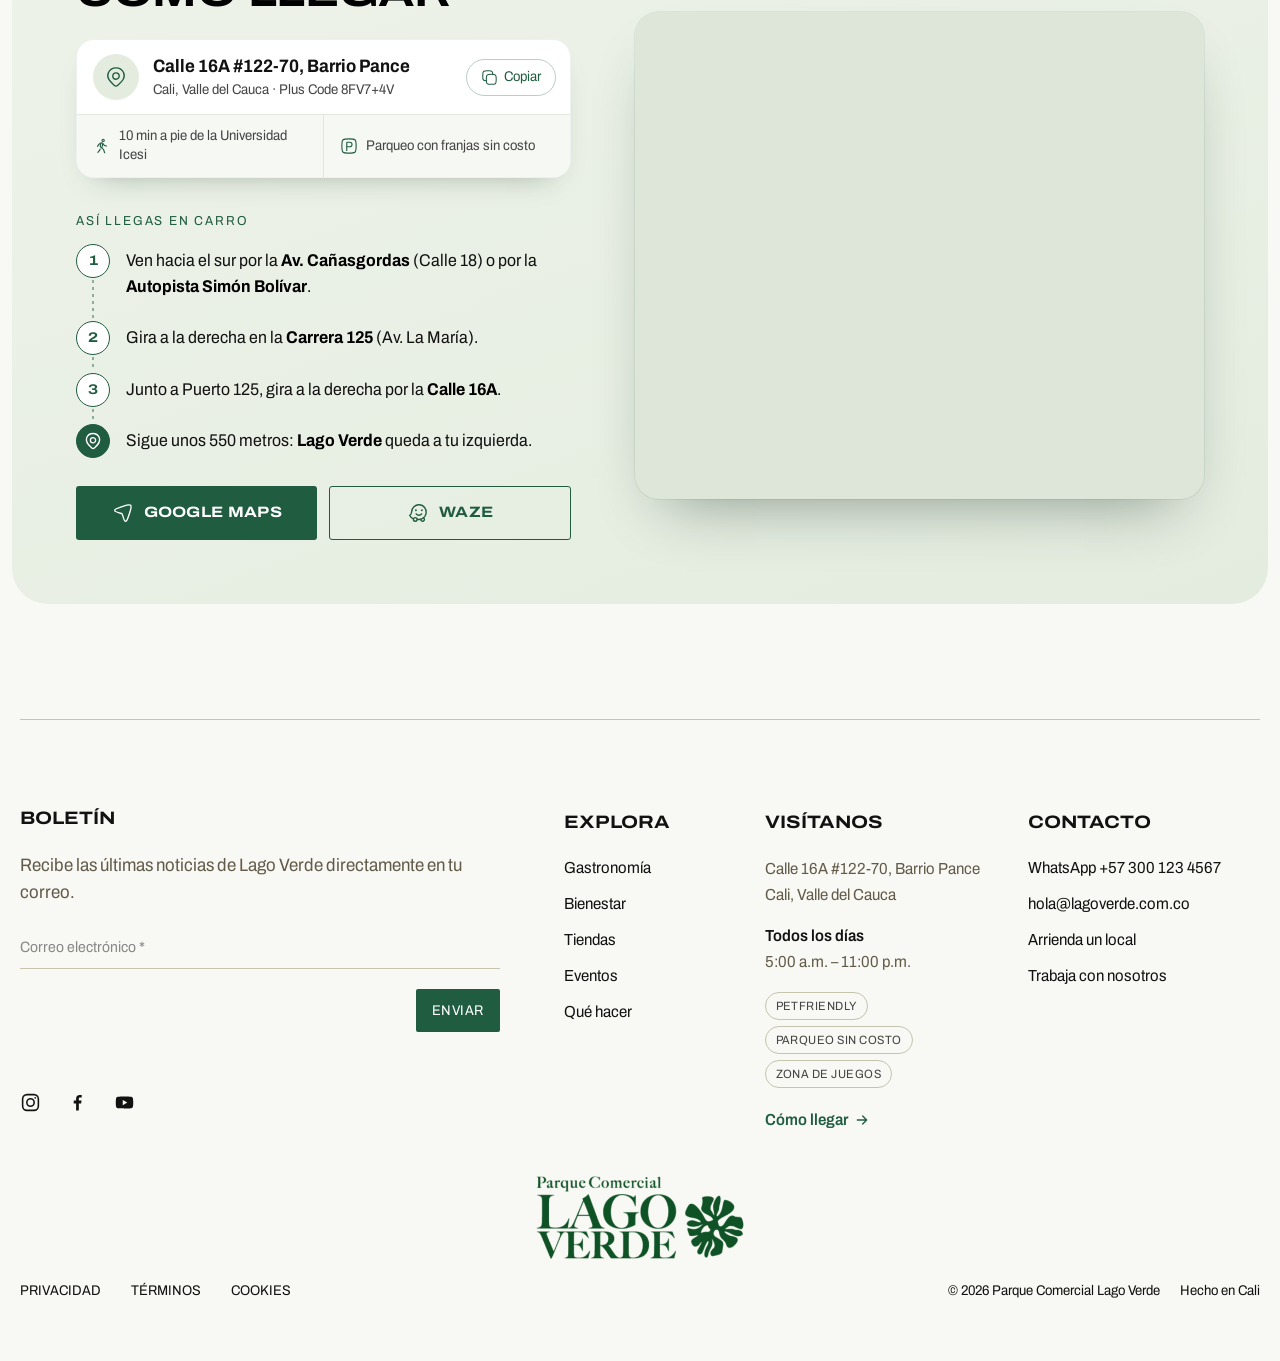
==== commit db89c3ac: "Split the Gastronomía page into categories with filter pills The page now has sections for Restauran" ====
--- a/index.html
+++ b/index.html
@@ -144,7 +144,7 @@
       </div>
       <p class="categories-intro">Más de 40 locales: restaurantes, panaderías, bares, gimnasio, estética, floristería y licores reunidos frente al lago, en Pance, al sur de Cali.</p>
       <div class="bento">
-        <a class="bento__card bento__card--photo bento__card--big" style="grid-area:rest" href="gastronomia.html">
+        <a class="bento__card bento__card--photo bento__card--big" style="grid-area:rest" href="gastronomia.html#restaurantes">
           <img src="assets/locales/palomulata/foto.webp" alt="" loading="lazy" style="object-position: center 12%">
           <div class="bento__body">
             <span class="bento__chip"><svg aria-hidden="true" xmlns="http://www.w3.org/2000/svg" viewBox="0 0 24 24"><g fill="none" stroke="currentColor" stroke-linecap="round" stroke-width="1.5"><path stroke-linejoin="round" d="M15 10L4 21.001m14-18l-3 3c-.545.545-.818.818-.964 1.112a2 2 0 0 0 0 1.776c.146.294.419.567.964 1.112s.818.818 1.112.964a2 2 0 0 0 1.776 0c.294-.146.567-.419 1.112-.964l3-3m-2-2.002l-3 3"/><path d="M8.845 9.846c-1.365 1.365-3.237 1.706-4.944 0c-1.706-1.707-2.6-4.814-1.235-6.18c1.365-1.364 4.472-.47 6.179 1.236c1.706 1.707 1.365 3.579 0 4.944Zm0 0L20 21"/></g></svg></span>
@@ -153,7 +153,7 @@
           </div>
           <span class="bento__arrow" aria-hidden="true">→</span>
         </a>
-        <a class="bento__card bento__card--photo" style="grid-area:pan" href="gastronomia.html">
+        <a class="bento__card bento__card--photo" style="grid-area:pan" href="gastronomia.html#cafe-postres">
           <img src="assets/categorias/panaderia-frente-al-lago.jpg" alt="" loading="lazy">
           <div class="bento__body">
             <span class="bento__chip"><svg aria-hidden="true" xmlns="http://www.w3.org/2000/svg" viewBox="0 0 24 24"><path fill="none" stroke="currentColor" stroke-linecap="round" stroke-linejoin="round" stroke-width="1.5" d="M3.504 10.497c-.456.46-.779 1.33-1.33 3.33c-.117.423-.203.86-.163 1.297c.06.648.28 1.05.72 1.38c.468.353 1.077.44 1.664.44h1.52c1.047 0 2.146-.207 2.848-.978c.798-.877 1.005-1.85.756-2.493m.5-9.92l3.35-1.326c1.025-.405 2.257-.288 3.003.516c.363.39.594.787.665 1.306v2.063c0 1.204-.52 2.393-1.563 3.014c-.599.355-1.178.605-1.945.875M4.005 8.017c1.206-2.15 2.076-3.03 4.01-3.968c.442-.238.81-.374 1.159-.398c1.393-.095 2.141 1.546 2.708 2.808l1.008 2.243c.091.204.162.417.196.637c.157.998.003 1.499-.56 2.15l-.917.907c-.39.386-.806.774-1.332.936q-.222.068-.432.077c-.937.036-1.817-.468-2.702-.777c-1.132-.394-1.97-1.03-3.138-2.135c-.622-.985-.592-1.529 0-2.48m13.033-.472c1.177.204 1.838.323 3.007.498c.458.067.8.005 1.185-.253c.594-.399.925-1.16.693-1.836c-.227-.663-.78-1.19-1.878-1.896c-1.153-.801-1.811-1.135-3.008-1.495M2.502 17.01c.094 1.388.578 2.273 2.005 3.985c.646.661 1.117.933 1.742.999c.49.051.967-.187 1.274-.57c.378-.47.531-.857.493-1.425l-.501-2.989"/></svg></span>
@@ -162,7 +162,7 @@
           </div>
           <span class="bento__arrow" aria-hidden="true">→</span>
         </a>
-        <a class="bento__card bento__card--photo" style="grid-area:bar" href="gastronomia.html">
+        <a class="bento__card bento__card--photo" style="grid-area:bar" href="gastronomia.html#bares">
           <img src="assets/locales/laromanezca/foto.webp" alt="" loading="lazy">
           <div class="bento__body">
             <span class="bento__chip"><svg aria-hidden="true" xmlns="http://www.w3.org/2000/svg" viewBox="0 0 24 24"><path fill="none" stroke="currentColor" stroke-linecap="round" stroke-linejoin="round" stroke-width="1.5" d="m11.996 13l4.437-4.993C18.345 5.855 19.3 4.78 18.91 3.89C18.518 3 17.09 3 14.23 3H9.76c-2.858 0-4.287 0-4.678.89c-.392.89.564 1.965 2.476 4.117zm0 0v8m-3.5 0h7"/></svg></span>
--- a/assets/css/styles.css
+++ b/assets/css/styles.css
@@ -313,6 +313,58 @@
 .directory__search input:focus { outline: 2px solid var(--c-primary); outline-offset: 2px; border-color: var(--c-primary); }
 .directory__count { margin: 0; font-size: 15px; letter-spacing: .03em; text-transform: uppercase; color: var(--c-grey-dark); }
 .directory__grid { row-gap: 70px; }
+/* Finder (gastronomia.html): eyebrow, search field and outlined category pills, sitting straight on the page (no card).
+   Each pill carries how many places its category has (matching the search). The global count stays for screen readers. */
+.directory__finder {
+  /* One centered column as wide as the row of pills (never wider than the page), so the search matches it */
+  display: grid; grid-template-columns: minmax(0, max-content); justify-content: center; gap: 18px;
+  margin: 0 0 64px;
+}
+.directory__eyebrow {
+  margin: 0 0 -2px; font-size: 13px; font-weight: 700; line-height: 1.2; letter-spacing: .14em;
+  text-align: center; text-transform: uppercase; color: var(--c-olive);
+}
+.directory__finder .directory__search { flex: none; width: 100%; max-width: none; }
+.directory__finder .directory__search svg { left: 24px; color: var(--c-grey-dark); }
+.directory__finder .directory__search input { height: 60px; padding-left: 58px; border: 1px solid var(--c-line); border-radius: 14px; background: var(--c-white); font-size: 17px; }
+.directory__finder .directory__search input::placeholder { color: var(--c-grey); }
+.directory__finder .directory__search input:focus { outline: 2px solid var(--c-primary); outline-offset: 2px; border-color: transparent; }
+.directory__finder .directory__count { position: absolute; width: 1px; height: 1px; overflow: hidden; clip: rect(0 0 0 0); white-space: nowrap; }
+
+/* Category pills: outlined; the chosen one fills brand green; categories with no venues yet look dimmed */
+.directory__filters { display: flex; flex-wrap: wrap; justify-content: center; gap: 10px; }
+.directory__filter {
+  flex: none; display: inline-flex; align-items: center; gap: 10px;
+  padding: 9px 10px 9px 18px; border: 1px solid #DCDBCC; border-radius: 999px; background: var(--c-white);
+  font: inherit; font-size: 15px; font-weight: 600; line-height: 1.2; white-space: nowrap; color: var(--c-text); cursor: pointer;
+  transition: background-color .2s ease, border-color .2s ease, color .2s ease;
+}
+.directory__filter-icon { display: grid; place-items: center; }
+.directory__filter-icon svg { width: 20px; height: 20px; }
+.directory__filter-count {
+  display: grid; place-items: center; min-width: 26px; height: 26px; padding: 0 8px; border-radius: 999px;
+  background: var(--c-bg-alt); font-size: 13px; font-weight: 700; font-variant-numeric: tabular-nums; color: var(--c-grey-dark);
+  transition: background-color .2s ease, color .2s ease;
+}
+.directory__filter.is-empty { color: var(--c-grey); }
+.directory__filter.is-empty .directory__filter-count { color: var(--c-grey); }
+.directory__filter:hover { border-color: var(--c-primary); }
+.directory__filter:focus-visible { outline: 2px solid var(--c-primary); outline-offset: 2px; }
+.directory__filter[aria-pressed="true"] { border-color: var(--c-primary); background: var(--c-primary); color: var(--c-white); }
+.directory__filter[aria-pressed="true"] .directory__filter-count { background: rgba(255, 255, 255, .16); color: var(--c-white); }
+@media (prefers-reduced-motion: reduce) { .directory__filter, .directory__filter-count { transition: none; } }
+.directory__section + .directory__section { margin-top: 90px; }
+.directory__section[hidden], .directory__soon[hidden] { display: none; }
+/* Section title row: name on the left, how many places on the right */
+.directory__head {
+  display: flex; align-items: baseline; justify-content: space-between; gap: 16px;
+  margin: 0 0 32px; padding-bottom: 16px; border-bottom: 1px solid var(--c-line);
+}
+.directory__head-count { flex: none; font-size: 14px; letter-spacing: .06em; text-transform: uppercase; color: var(--c-grey-dark); }
+.directory__heading {
+  margin: 0;
+  font-size: clamp(20px, 1.6vw, 26px); font-stretch: var(--display-stretch); text-transform: uppercase; letter-spacing: .02em;
+}
 .directory__grid > [hidden] { display: none; }
 .directory__empty, .directory__soon {
   margin: 0; padding: 60px 24px; border: 1px dashed var(--c-line); border-radius: 16px;
@@ -982,6 +1034,17 @@
   .hero__buttons { flex-direction: column; align-items: stretch; }
   .section-head h2 { font-size: 24px; }
   .grid-3 { grid-template-columns: 1fr; }
+  .directory__finder { gap: 16px; margin-bottom: 44px; }
+  .directory__eyebrow { font-size: 12px; }
+  .directory__finder .directory__search input { height: 54px; font-size: 16px; }
+  /* Pills scroll sideways in one row, edge to edge inside the panel */
+  .directory__filters { flex-wrap: nowrap; justify-content: flex-start; overflow-x: auto; margin: 0 -20px; padding: 0 20px; scrollbar-width: none; }
+  .directory__filters::-webkit-scrollbar { display: none; }
+  .directory__filter { padding: 8px 8px 8px 14px; font-size: 14px; }
+  .directory__filter-count { min-width: 24px; height: 24px; font-size: 12px; }
+  .directory__head-count { font-size: 12px; }
+  .directory__filter-icon svg { width: 18px; height: 18px; }
+  .directory__section + .directory__section { margin-top: 60px; }
   .bento {
     gap: 12px; grid-template-columns: repeat(2, 1fr);
     grid-template-rows: 240px 190px 190px 190px auto;
